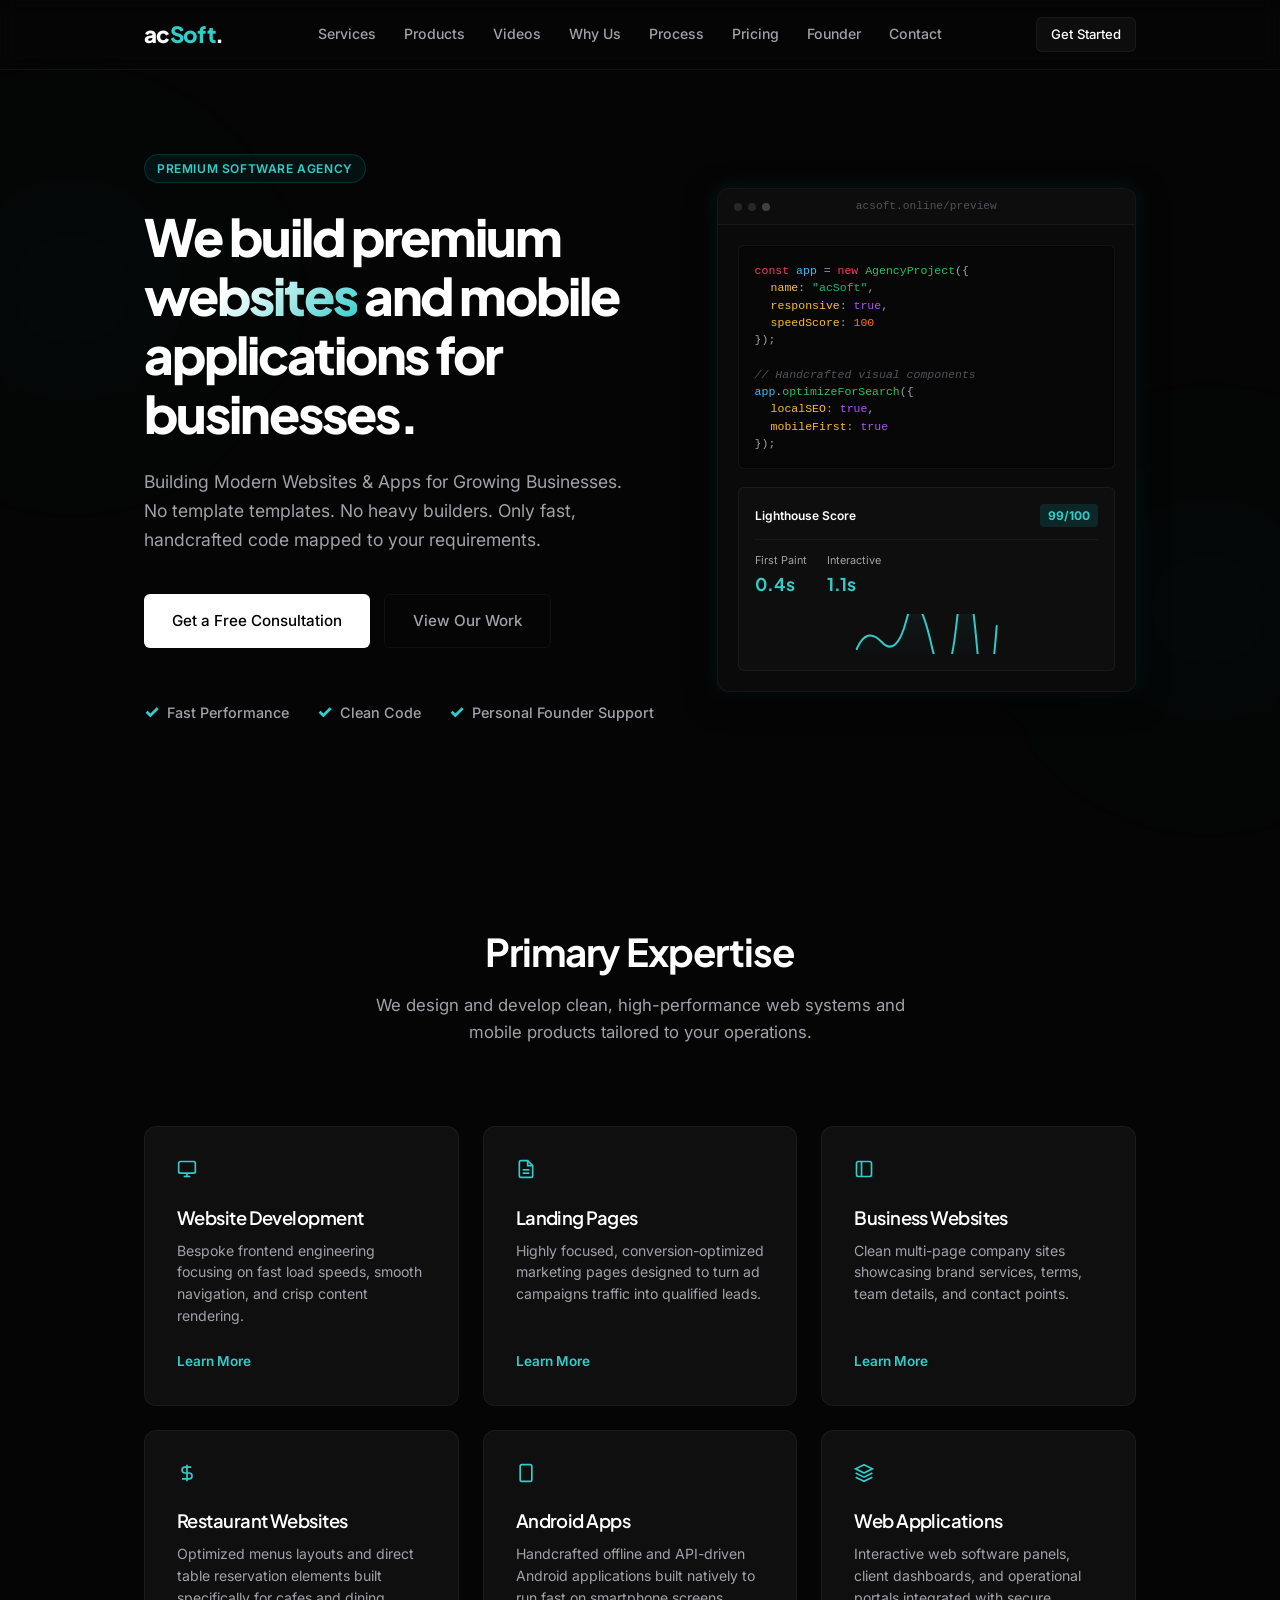
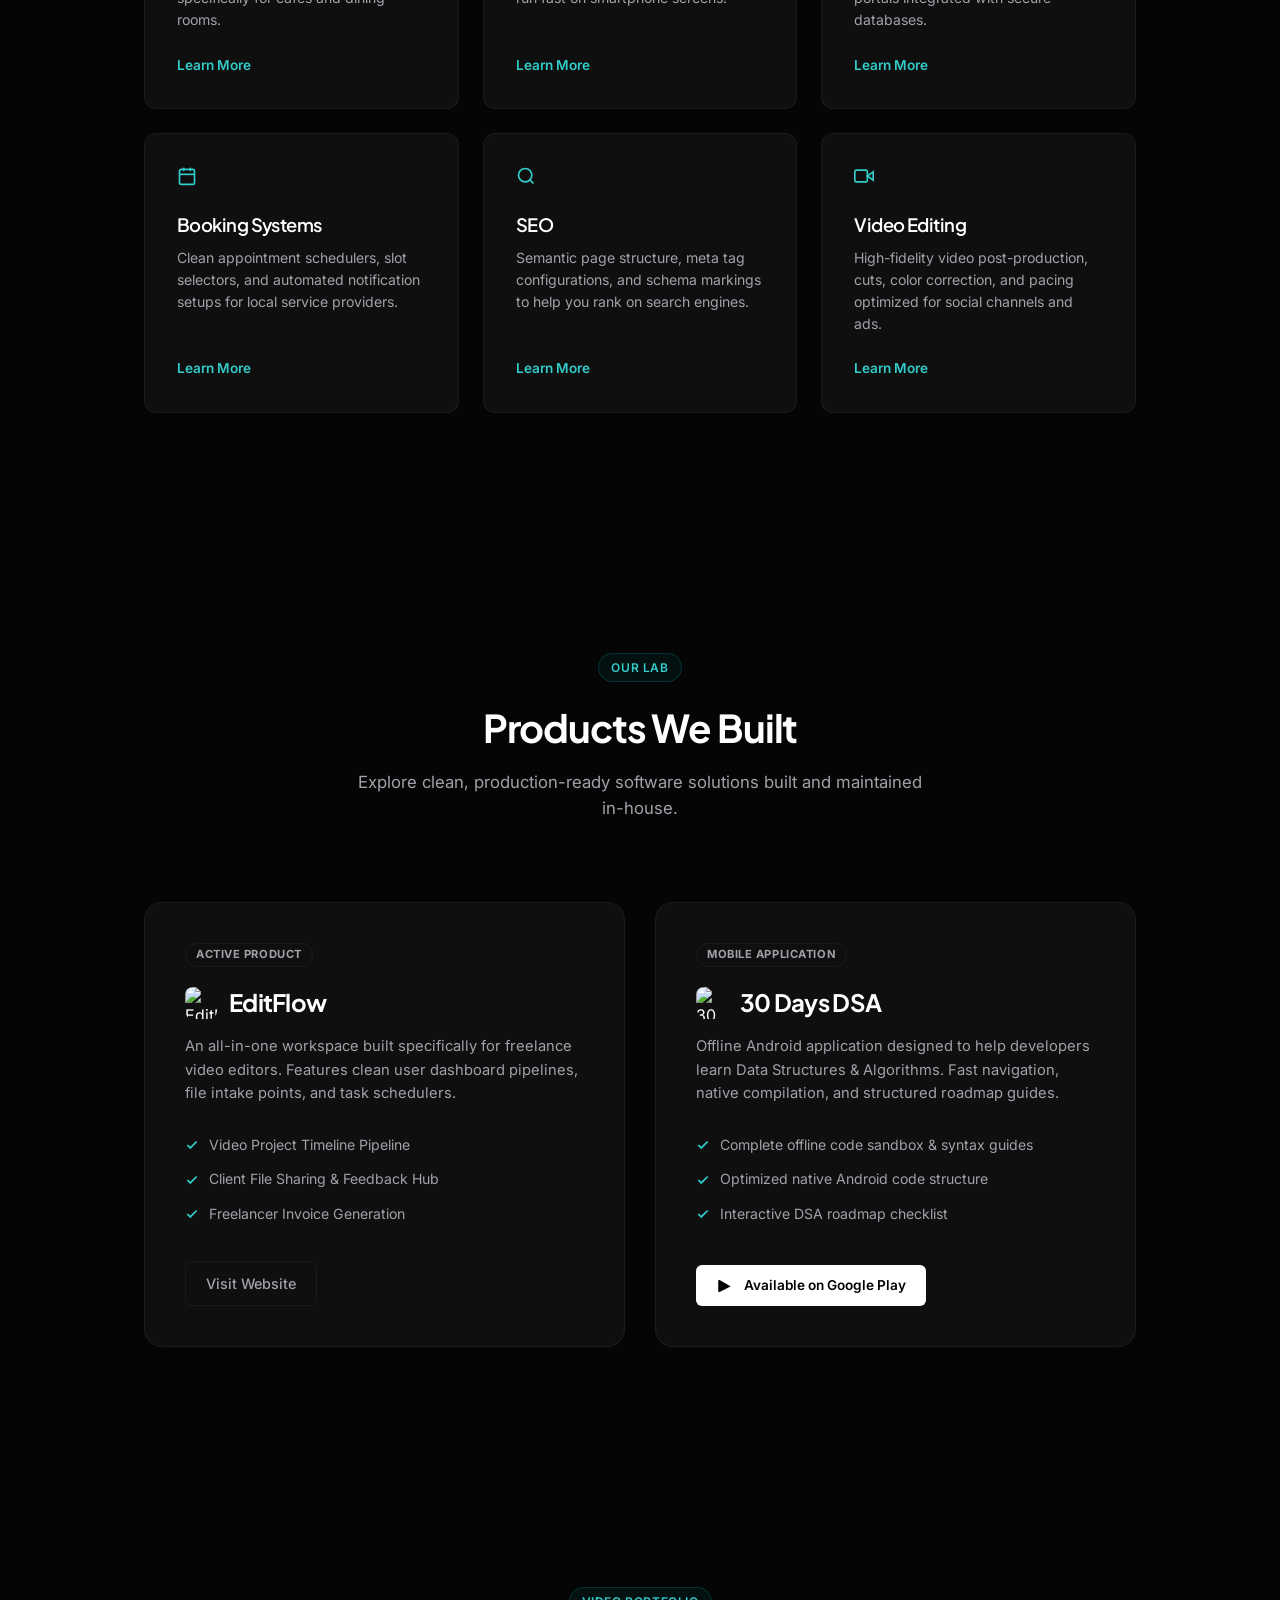
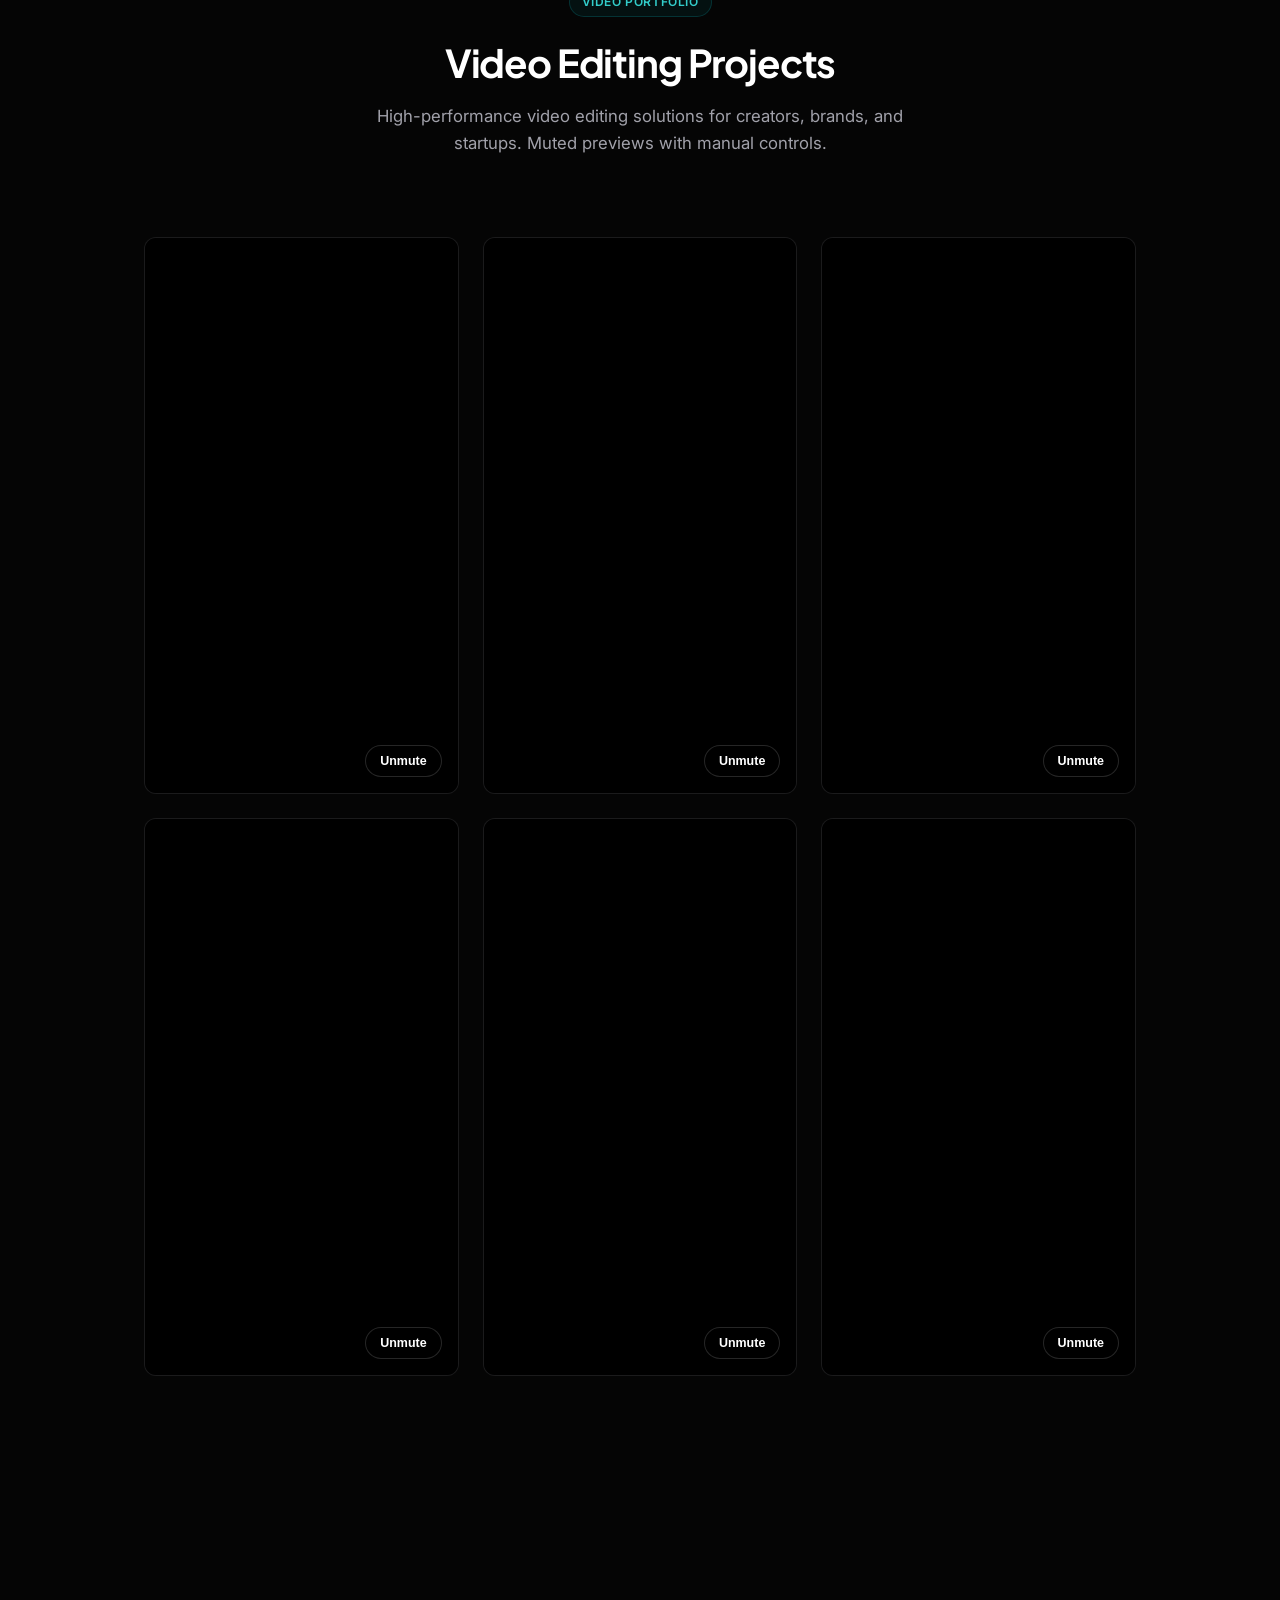
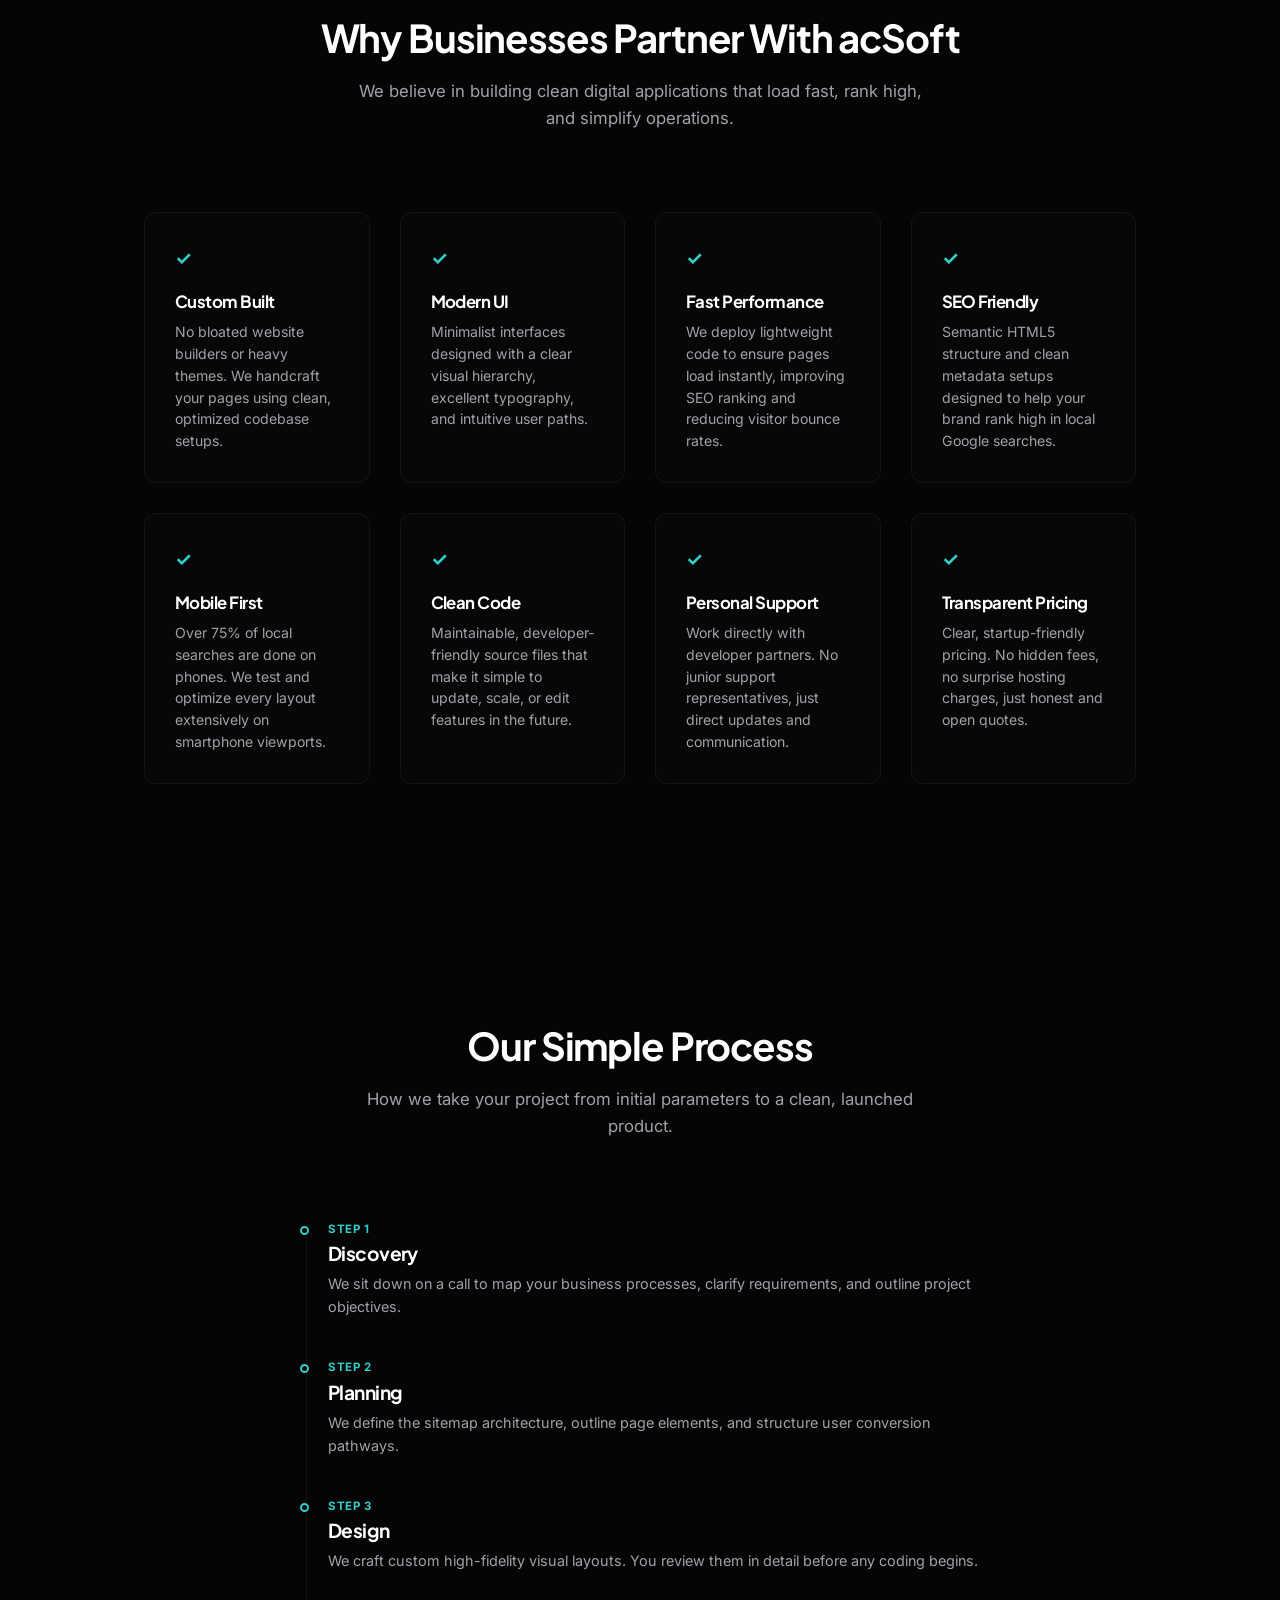
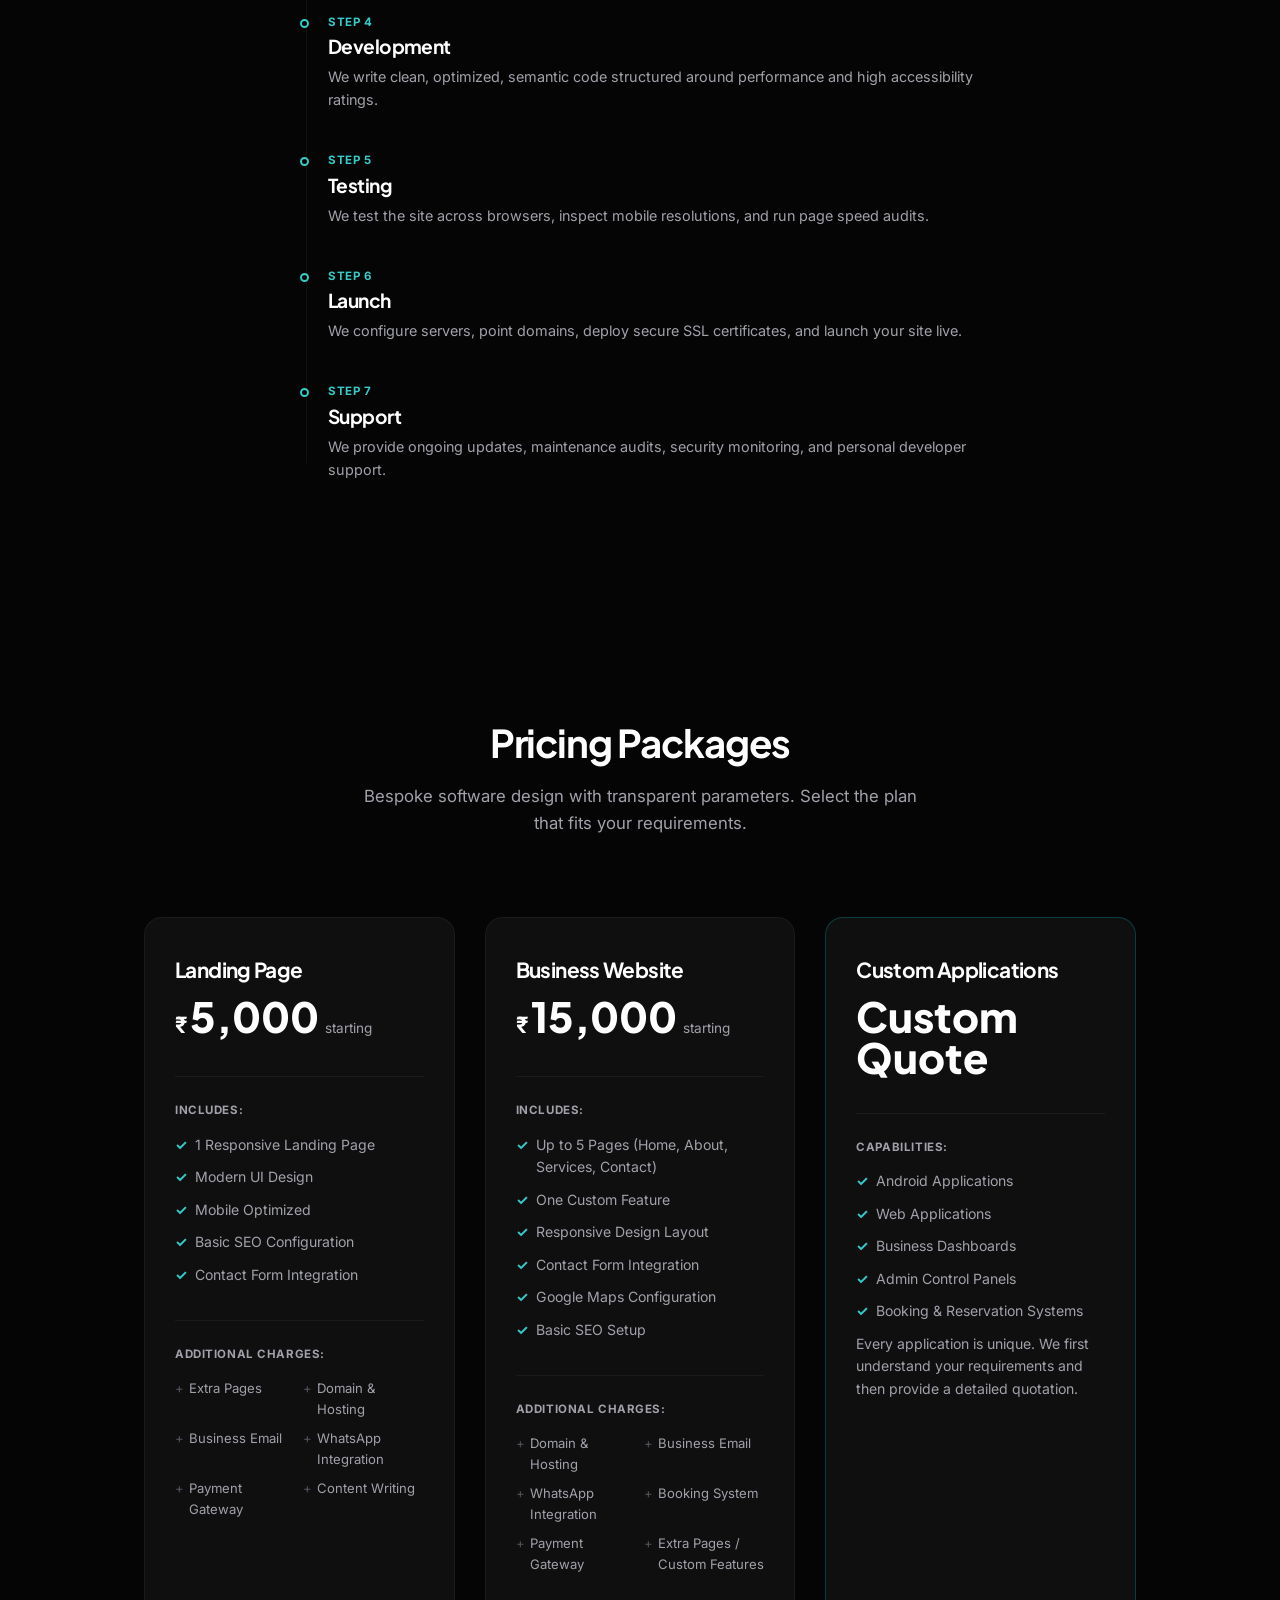
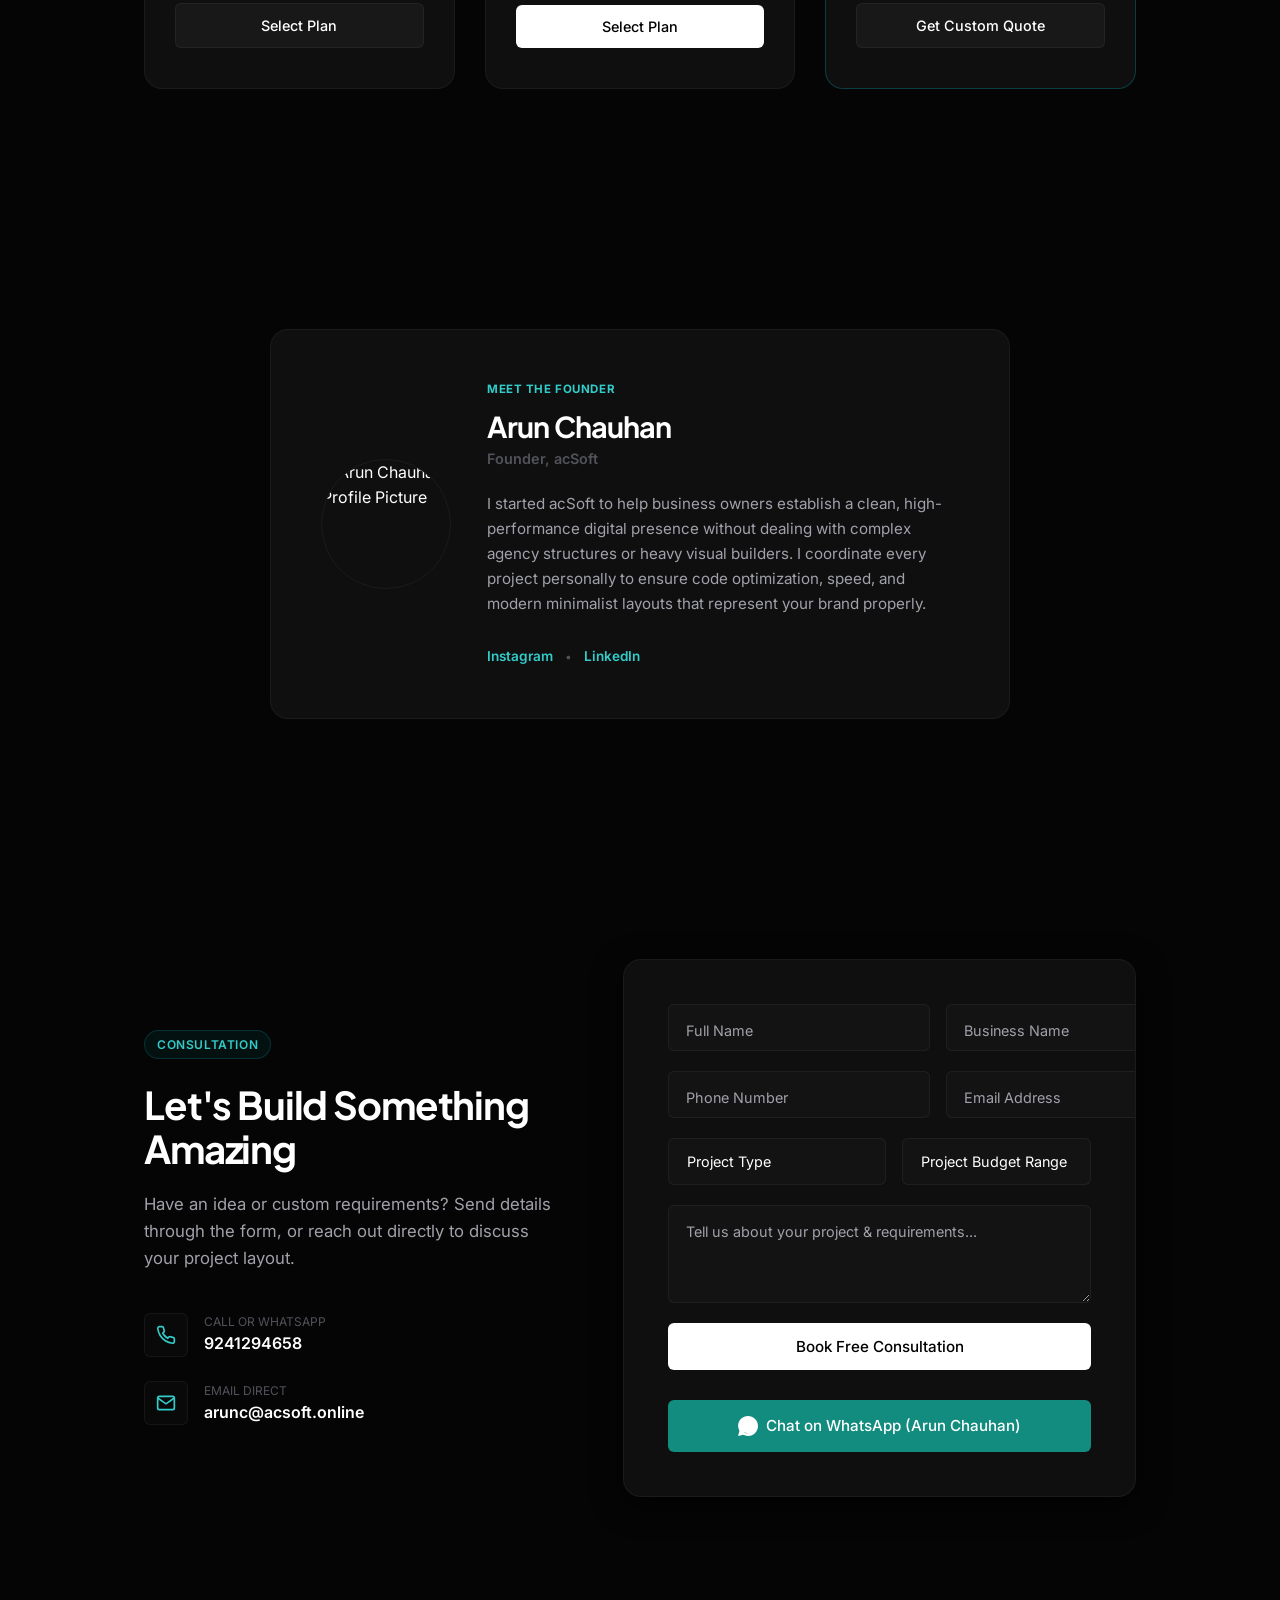
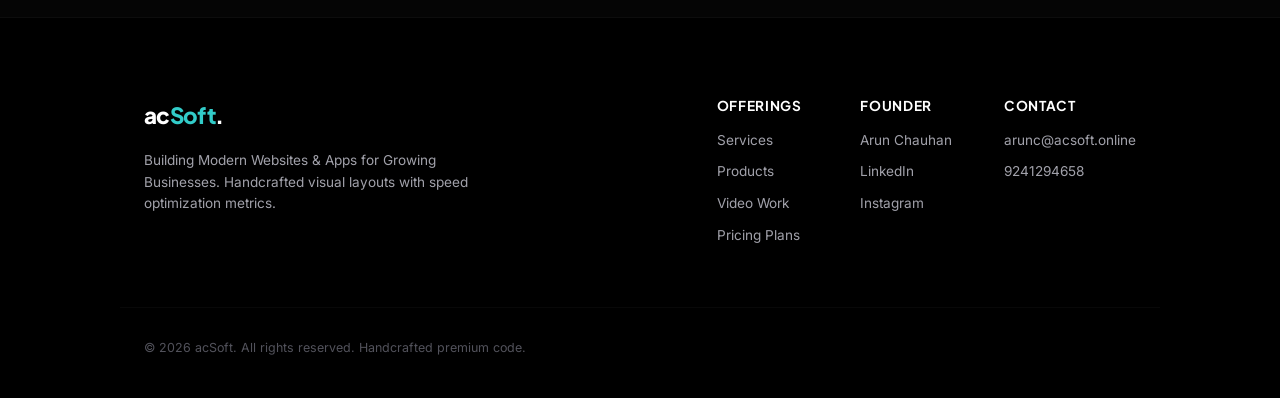
==== index.html @ 6660fcd5 "Add video editing option in inquiry form and services list" ====
<!DOCTYPE html>
<html lang="en">
<head>
    <meta charset="UTF-8">
    <meta name="viewport" content="width=device-width, initial-scale=1.0">
    <title>acSoft | Premium Custom Website & Mobile App Development</title>
    <meta name="description" content="We build premium websites and mobile applications for businesses. Handcrafted designs, clean code, and fast performance inspired by modern software standards.">
    
    <!-- Open Graph tags for SEO -->
    <meta property="og:title" content="acSoft | Premium Custom Website & Mobile App Development">
    <meta property="og:description" content="We build clean, high-performance websites and Android applications with personal developer support.">
    <meta property="og:type" content="website">
    <meta property="og:url" content="https://acsoft.online">
    
    <!-- Google Fonts -->
    <link rel="preconnect" href="https://fonts.googleapis.com">
    <link rel="preconnect" href="https://fonts.gstatic.com" crossorigin>
    <link href="https://fonts.googleapis.com/css2?family=Inter:wght@300;400;500;600;700&family=Plus+Jakarta+Sans:wght@400;500;600;700;800&display=swap" rel="stylesheet">
    <!-- Favicon -->
    <link rel="icon" type="image/png" href="logo.png">
    
    <!-- Stylesheet -->
    <link rel="stylesheet" href="style.css">
</head>
<body>

    <!-- Subtle Cyan background glow points -->
    <div class="glow-bg">
        <div class="glow-point pt-left"></div>
        <div class="glow-point pt-right"></div>
    </div>

    <!-- Header Navigation -->
    <header class="header">
        <div class="container nav-container">
            <a href="#" class="logo">
                ac<span>Soft</span><span class="dot">.</span>
            </a>
            <nav class="nav-menu" id="navMenu">
                <a href="#services" class="nav-link">Services</a>
                <a href="#products" class="nav-link">Products</a>
                <a href="#portfolio" class="nav-link">Videos</a>
                <a href="#why-us" class="nav-link">Why Us</a>
                <a href="#process" class="nav-link">Process</a>
                <a href="#pricing" class="nav-link">Pricing</a>
                <a href="#founder" class="nav-link">Founder</a>
                <a href="#contact" class="nav-link">Contact</a>
            </nav>
            <div class="nav-actions">
                <a href="#contact" class="btn btn-secondary nav-btn">Get Started</a>
                <button class="menu-toggle" id="menuToggle" aria-label="Toggle menu">
                    <span class="bar"></span>
                    <span class="bar"></span>
                    <span class="bar"></span>
                </button>
            </div>
        </div>
    </header>

    <!-- Mobile Nav Overlay -->
    <div class="mobile-nav" id="mobileNav">
        <a href="#services" class="mobile-link">Services</a>
        <a href="#products" class="mobile-link">Products</a>
        <a href="#portfolio" class="mobile-link">Videos</a>
        <a href="#why-us" class="mobile-link">Why Us</a>
        <a href="#process" class="mobile-link">Process</a>
        <a href="#pricing" class="mobile-link">Pricing</a>
        <a href="#founder" class="mobile-link">Founder</a>
        <a href="#contact" class="mobile-link">Contact</a>
        <div class="mobile-actions">
            <a href="#contact" class="btn btn-primary mobile-btn">Get Started</a>
        </div>
    </div>

    <!-- Hero Section -->
    <section class="hero-section">
        <div class="container hero-container">
            <div class="hero-content">
                <div class="badge fade-in">Premium Software Agency</div>
                <h1 class="hero-title fade-in">We build premium <span>websites</span> and mobile applications for businesses.</h1>
                <p class="hero-subtitle fade-in">Building Modern Websites & Apps for Growing Businesses. No template templates. No heavy builders. Only fast, handcrafted code mapped to your requirements.</p>
                <div class="hero-buttons fade-in">
                    <a href="#contact" class="btn btn-primary btn-lg">Get a Free Consultation</a>
                    <a href="#products" class="btn btn-outline btn-lg">View Our Work</a>
                </div>
                
                <!-- Trust Checkmarks -->
                <div class="hero-checklist fade-in">
                    <div class="check-item">
                        <span class="check-icon">✓</span>
                        <span class="check-text">Fast Performance</span>
                    </div>
                    <div class="check-item">
                        <span class="check-icon">✓</span>
                        <span class="check-text">Clean Code</span>
                    </div>
                    <div class="check-item">
                        <span class="check-icon">✓</span>
                        <span class="check-text">Personal Founder Support</span>
                    </div>
                </div>
            </div>
            
            <!-- Pure HTML/CSS Browser Preview Container -->
            <div class="hero-visual fade-in">
                <div class="browser-window">
                    <div class="browser-header">
                        <div class="window-dots">
                            <span class="dot-red"></span>
                            <span class="dot-yellow"></span>
                            <span class="dot-green"></span>
                        </div>
                        <div class="browser-url">acsoft.online/preview</div>
                    </div>
                    <div class="browser-body">
                        <!-- Left Code Snippet View -->
                        <div class="code-view">
                            <div class="code-line"><span class="c-keyword">const</span> <span class="c-variable">app</span> = <span class="c-keyword">new</span> <span class="c-function">AgencyProject</span>({</div>
                            <div class="code-line c-indent-1"><span class="c-property">name</span>: <span class="c-string">"acSoft"</span>,</div>
                            <div class="code-line c-indent-1"><span class="c-property">responsive</span>: <span class="c-boolean">true</span>,</div>
                            <div class="code-line c-indent-1"><span class="c-property">speedScore</span>: <span class="c-number">100</span></div>
                            <div class="code-line">});</div>
                            <br>
                            <div class="code-line"><span class="c-comment">// Handcrafted visual components</span></div>
                            <div class="code-line"><span class="c-variable">app</span>.<span class="c-function">optimizeForSearch</span>({</div>
                            <div class="code-line c-indent-1"><span class="c-property">localSEO</span>: <span class="c-boolean">true</span>,</div>
                            <div class="code-line c-indent-1"><span class="c-property">mobileFirst</span>: <span class="c-boolean">true</span></div>
                            <div class="code-line">});</div>
                        </div>
                        <!-- Right Interactive UI Dashboard panel preview -->
                        <div class="ui-panel">
                            <div class="ui-panel-header">
                                <span class="panel-tag">Lighthouse Score</span>
                                <div class="score-badge">99/100</div>
                            </div>
                            <div class="panel-divider"></div>
                            <div class="metric-row">
                                <div class="metric-box">
                                    <span class="m-label">First Paint</span>
                                    <span class="m-val text-teal">0.4s</span>
                                </div>
                                <div class="metric-box">
                                    <span class="m-label">Interactive</span>
                                    <span class="m-val text-teal">1.1s</span>
                                </div>
                            </div>
                            <div class="sparkline-container">
                                <svg viewBox="0 0 140 40" class="sparkline-svg">
                                    <path d="M0,35 Q10,12 25,28 T50,5 T75,32 T100,8 T120,30 T140,12" fill="none" stroke="var(--color-accent)" stroke-width="2" stroke-linecap="round"/>
                                    <path d="M0,35 Q10,12 25,28 T50,5 T75,32 T100,8 T120,30 T140,12 L140,40 L0,40 Z" fill="url(#sparkline-grad)" opacity="0.1"/>
                                    <defs>
                                        <linearGradient id="sparkline-grad" x1="0" y1="0" x2="0" y2="1">
                                            <stop offset="0%" stop-color="var(--color-accent)"/>
                                            <stop offset="100%" stop-color="transparent"/>
                                        </linearGradient>
                                    </defs>
                                </svg>
                            </div>
                        </div>
                    </div>
                </div>
            </div>
        </div>
    </section>

    <!-- Services Overview -->
    <section id="services" class="services-section section-padding">
        <div class="container">
            <div class="section-header text-center">
                <h2 class="section-title">Primary Expertise</h2>
                <p class="section-subtitle">We design and develop clean, high-performance web systems and mobile products tailored to your operations.</p>
            </div>
            <div class="services-grid">
                <!-- Service 1 -->
                <div class="service-card reveal">
                    <div class="service-icon">
                        <svg width="20" height="20" viewBox="0 0 24 24" fill="none" stroke="currentColor" stroke-width="2"><rect x="2" y="3" width="20" height="14" rx="2" ry="2"></rect><line x1="8" y1="21" x2="16" y2="21"></line><line x1="12" y1="17" x2="12" y2="21"></line></svg>
                    </div>
                    <h3>Website Development</h3>
                    <p>Bespoke frontend engineering focusing on fast load speeds, smooth navigation, and crisp content rendering.</p>
                    <a href="#contact" class="service-link">Learn More</a>
                </div>
                <!-- Service 2 -->
                <div class="service-card reveal">
                    <div class="service-icon">
                        <svg width="20" height="20" viewBox="0 0 24 24" fill="none" stroke="currentColor" stroke-width="2"><path d="M14 2H6a2 2 0 0 0-2 2v16a2 2 0 0 0 2 2h12a2 2 0 0 0 2-2V8z"></path><polyline points="14 2 14 8 20 8"></polyline><line x1="16" y1="13" x2="8" y2="13"></line><line x1="16" y1="17" x2="8" y2="17"></line></svg>
                    </div>
                    <h3>Landing Pages</h3>
                    <p>Highly focused, conversion-optimized marketing pages designed to turn ad campaigns traffic into qualified leads.</p>
                    <a href="#contact" class="service-link">Learn More</a>
                </div>
                <!-- Service 3 -->
                <div class="service-card reveal">
                    <div class="service-icon">
                        <svg width="20" height="20" viewBox="0 0 24 24" fill="none" stroke="currentColor" stroke-width="2"><rect x="3" y="3" width="18" height="18" rx="2" ry="2"></rect><line x1="9" y1="3" x2="9" y2="21"></line></svg>
                    </div>
                    <h3>Business Websites</h3>
                    <p>Clean multi-page company sites showcasing brand services, terms, team details, and contact points.</p>
                    <a href="#contact" class="service-link">Learn More</a>
                </div>
                <!-- Service 4 -->
                <div class="service-card reveal">
                    <div class="service-icon">
                        <svg width="20" height="20" viewBox="0 0 24 24" fill="none" stroke="currentColor" stroke-width="2"><path d="M12 2v20M17 5H9.5a3.5 3.5 0 0 0 0 7h5a3.5 3.5 0 0 1 0 7H6"/></svg>
                    </div>
                    <h3>Restaurant Websites</h3>
                    <p>Optimized menus layouts and direct table reservation elements built specifically for cafes and dining rooms.</p>
                    <a href="#contact" class="service-link">Learn More</a>
                </div>
                <!-- Service 5 -->
                <div class="service-card reveal">
                    <div class="service-icon">
                        <svg width="20" height="20" viewBox="0 0 24 24" fill="none" stroke="currentColor" stroke-width="2"><rect x="5" y="2" width="14" height="20" rx="2" ry="2"></rect><line x1="12" y1="18" x2="12.01" y2="18"></line></svg>
                    </div>
                    <h3>Android Apps</h3>
                    <p>Handcrafted offline and API-driven Android applications built natively to run fast on smartphone screens.</p>
                    <a href="#contact" class="service-link">Learn More</a>
                </div>
                <!-- Service 6 -->
                <div class="service-card reveal">
                    <div class="service-icon">
                        <svg width="20" height="20" viewBox="0 0 24 24" fill="none" stroke="currentColor" stroke-width="2"><path d="M12 2L2 7l10 5 10-5-10-5z"></path><path d="M2 17l10 5 10-5"></path><path d="M2 12l10 5 10-5"></path></svg>
                    </div>
                    <h3>Web Applications</h3>
                    <p>Interactive web software panels, client dashboards, and operational portals integrated with secure databases.</p>
                    <a href="#contact" class="service-link">Learn More</a>
                </div>
                <!-- Service 7 -->
                <div class="service-card reveal">
                    <div class="service-icon">
                        <svg width="20" height="20" viewBox="0 0 24 24" fill="none" stroke="currentColor" stroke-width="2"><rect x="3" y="4" width="18" height="18" rx="2" ry="2"></rect><line x1="16" y1="2" x2="16" y2="6"></line><line x1="8" y1="2" x2="8" y2="6"></line><line x1="3" y1="10" x2="21" y2="10"></line></svg>
                    </div>
                    <h3>Booking Systems</h3>
                    <p>Clean appointment schedulers, slot selectors, and automated notification setups for local service providers.</p>
                    <a href="#contact" class="service-link">Learn More</a>
                </div>
                <!-- Service 8 -->
                <div class="service-card reveal">
                    <div class="service-icon">
                        <svg width="20" height="20" viewBox="0 0 24 24" fill="none" stroke="currentColor" stroke-width="2"><circle cx="11" cy="11" r="8"></circle><line x1="21" y1="21" x2="16.65" y2="16.65"></line></svg>
                    </div>
                    <h3>SEO</h3>
                    <p>Semantic page structure, meta tag configurations, and schema markings to help you rank on search engines.</p>
                    <a href="#contact" class="service-link">Learn More</a>
                </div>
                <!-- Service 9 -->
                <div class="service-card reveal">
                    <div class="service-icon">
                        <svg width="20" height="20" viewBox="0 0 24 24" fill="none" stroke="currentColor" stroke-width="2"><polygon points="23 7 16 12 23 17 23 7"></polygon><rect x="1" y="5" width="15" height="14" rx="2" ry="2"></rect></svg>
                    </div>
                    <h3>Video Editing</h3>
                    <p>High-fidelity video post-production, cuts, color correction, and pacing optimized for social channels and ads.</p>
                    <a href="#contact" class="service-link">Learn More</a>
                </div>
            </div>
        </div>
    </section>

    <!-- Products Showcase (Only Arun's actual products) -->
    <section id="products" class="products-section section-padding">
        <div class="container">
            <div class="section-header text-center">
                <div class="badge">Our Lab</div>
                <h2 class="section-title">Products We Built</h2>
                <p class="section-subtitle">Explore clean, production-ready software solutions built and maintained in-house.</p>
            </div>
            
            <div class="products-grid">
                <!-- Project 1: EditFlow -->
                <div class="product-card reveal">
                    <div class="prod-badge">Active Product</div>
                    <div class="prod-header-flex">
                        <img src="https://editflow.acsoft.online/logo.svg" alt="EditFlow Logo" class="prod-logo">
                        <h3>EditFlow</h3>
                    </div>
                    <p class="prod-desc">An all-in-one workspace built specifically for freelance video editors. Features clean user dashboard pipelines, file intake points, and task schedulers.</p>
                    
                    <ul class="prod-features">
                        <li>
                            <svg class="check-icon" width="14" height="14" viewBox="0 0 24 24" fill="none" stroke="currentColor" stroke-width="3"><polyline points="20 6 9 17 4 12"></polyline></svg>
                            Video Project Timeline Pipeline
                        </li>
                        <li>
                            <svg class="check-icon" width="14" height="14" viewBox="0 0 24 24" fill="none" stroke="currentColor" stroke-width="3"><polyline points="20 6 9 17 4 12"></polyline></svg>
                            Client File Sharing & Feedback Hub
                        </li>
                        <li>
                            <svg class="check-icon" width="14" height="14" viewBox="0 0 24 24" fill="none" stroke="currentColor" stroke-width="3"><polyline points="20 6 9 17 4 12"></polyline></svg>
                            Freelancer Invoice Generation
                        </li>
                    </ul>
                    
                    <div class="product-cta">
                        <a href="https://editflow.acsoft.online" target="_blank" class="btn btn-outline">Visit Website</a>
                    </div>
                </div>

                <!-- Project 2: 30 Days DSA -->
                <div class="product-card reveal">
                    <div class="prod-badge">Mobile Application</div>
                    <div class="prod-header-flex">
                        <img src="https://play-lh.googleusercontent.com/qb_12jSmoK8gZERktMPuuApZNoQE4EpxGlTSdm51dKDjwbq4tMxNPfcKQ2jmnKWPtOFMHxTaUAXni_jSmjp0zQ=w480-h960-rw" alt="30 Days DSA Logo" class="prod-logo">
                        <h3>30 Days DSA</h3>
                    </div>
                    <p class="prod-desc">Offline Android application designed to help developers learn Data Structures & Algorithms. Fast navigation, native compilation, and structured roadmap guides.</p>
                    
                    <ul class="prod-features">
                        <li>
                            <svg class="check-icon" width="14" height="14" viewBox="0 0 24 24" fill="none" stroke="currentColor" stroke-width="3"><polyline points="20 6 9 17 4 12"></polyline></svg>
                            Complete offline code sandbox & syntax guides
                        </li>
                        <li>
                            <svg class="check-icon" width="14" height="14" viewBox="0 0 24 24" fill="none" stroke="currentColor" stroke-width="3"><polyline points="20 6 9 17 4 12"></polyline></svg>
                            Optimized native Android code structure
                        </li>
                        <li>
                            <svg class="check-icon" width="14" height="14" viewBox="0 0 24 24" fill="none" stroke="currentColor" stroke-width="3"><polyline points="20 6 9 17 4 12"></polyline></svg>
                            Interactive DSA roadmap checklist
                        </li>
                    </ul>
                    
                    <div class="product-cta">
                        <a href="https://play.google.com/store/apps/details?id=com.acsoft.appdsa" target="_blank" class="play-store-btn">
                            <svg class="play-icon" viewBox="0 0 24 24" fill="currentColor" width="18" height="18"><path d="M3 5.277c0-.987.97-1.603 1.826-1.127l13.82 7.733c.896.502.896 1.752 0 1.254L4.826 19.85C3.97 20.325 3 19.709 3 18.723V5.277z"/></svg>
                            <span>Available on Google Play</span>
                        </a>
                    </div>
                </div>
            </div>
        </div>
     </section>

     <!-- Video Portfolio Section -->
     <section id="portfolio" class="portfolio-section section-padding">
         <div class="container">
             <div class="section-header text-center">
                 <span class="badge">Video Portfolio</span>
                 <h2 class="section-title">Video Editing Projects</h2>
                 <p class="section-subtitle">High-performance video editing solutions for creators, brands, and startups. Muted previews with manual controls.</p>
             </div>

             <div class="video-grid">
                 <!-- Video 1 -->
                 <div class="video-card reveal">
                     <div class="video-wrapper-inner">
                         <iframe src="https://www.youtube.com/embed/hOZce_qSI7Q?enablejsapi=1&autoplay=1&mute=1&loop=1&playlist=hOZce_qSI7Q&controls=0&modestbranding=1&rel=0" allow="autoplay; encrypted-media" class="video-frame" id="yt-player-1" frameborder="0"></iframe>
                         <button class="mute-toggle" onclick="toggleMute('yt-player-1', this)">Unmute</button>
                     </div>
                 </div>
                 <!-- Video 2 -->
                 <div class="video-card reveal">
                     <div class="video-wrapper-inner">
                         <iframe src="https://www.youtube.com/embed/D-IuHyFkZ6g?enablejsapi=1&autoplay=1&mute=1&loop=1&playlist=D-IuHyFkZ6g&controls=0&modestbranding=1&rel=0" allow="autoplay; encrypted-media" class="video-frame" id="yt-player-2" frameborder="0"></iframe>
                         <button class="mute-toggle" onclick="toggleMute('yt-player-2', this)">Unmute</button>
                     </div>
                 </div>
                 <!-- Video 3 -->
                 <div class="video-card reveal">
                     <div class="video-wrapper-inner">
                         <iframe src="https://www.youtube.com/embed/WxfFA93fLog?enablejsapi=1&autoplay=1&mute=1&loop=1&playlist=WxfFA93fLog&controls=0&modestbranding=1&rel=0" allow="autoplay; encrypted-media" class="video-frame" id="yt-player-3" frameborder="0"></iframe>
                         <button class="mute-toggle" onclick="toggleMute('yt-player-3', this)">Unmute</button>
                     </div>
                 </div>
                 <!-- Video 4 -->
                 <div class="video-card reveal">
                     <div class="video-wrapper-inner">
                         <iframe src="https://www.youtube.com/embed/NZPSJdHGUuQ?enablejsapi=1&autoplay=1&mute=1&loop=1&playlist=NZPSJdHGUuQ&controls=0&modestbranding=1&rel=0" allow="autoplay; encrypted-media" class="video-frame" id="yt-player-4" frameborder="0"></iframe>
                         <button class="mute-toggle" onclick="toggleMute('yt-player-4', this)">Unmute</button>
                     </div>
                 </div>
                 <!-- Video 5 -->
                 <div class="video-card reveal">
                     <div class="video-wrapper-inner">
                         <iframe src="https://www.youtube.com/embed/Qpe5sN7NeSQ?enablejsapi=1&autoplay=1&mute=1&loop=1&playlist=Qpe5sN7NeSQ&controls=0&modestbranding=1&rel=0" allow="autoplay; encrypted-media" class="video-frame" id="yt-player-5" frameborder="0"></iframe>
                         <button class="mute-toggle" onclick="toggleMute('yt-player-5', this)">Unmute</button>
                     </div>
                 </div>
                 <!-- Video 6 -->
                 <div class="video-card reveal">
                     <div class="video-wrapper-inner">
                         <iframe src="https://www.youtube.com/embed/kmbDrCRKwEI?enablejsapi=1&autoplay=1&mute=1&loop=1&playlist=kmbDrCRKwEI&controls=0&modestbranding=1&rel=0" allow="autoplay; encrypted-media" class="video-frame" id="yt-player-6" frameborder="0"></iframe>
                         <button class="mute-toggle" onclick="toggleMute('yt-player-6', this)">Unmute</button>
                     </div>
                 </div>
             </div>
         </div>
     </section>

     <!-- Why Us Section (Value Grid) -->
    <section id="why-us" class="why-us-section section-padding">
        <div class="container">
            <div class="section-header text-center">
                <h2 class="section-title">Why Businesses Partner With acSoft</h2>
                <p class="section-subtitle">We believe in building clean digital applications that load fast, rank high, and simplify operations.</p>
            </div>
            
            <div class="why-grid">
                <div class="why-card reveal">
                    <div class="why-icon">✓</div>
                    <h4>Custom Built</h4>
                    <p>No bloated website builders or heavy themes. We handcraft your pages using clean, optimized codebase setups.</p>
                </div>
                <div class="why-card reveal">
                    <div class="why-icon">✓</div>
                    <h4>Modern UI</h4>
                    <p>Minimalist interfaces designed with a clear visual hierarchy, excellent typography, and intuitive user paths.</p>
                </div>
                <div class="why-card reveal">
                    <div class="why-icon">✓</div>
                    <h4>Fast Performance</h4>
                    <p>We deploy lightweight code to ensure pages load instantly, improving SEO ranking and reducing visitor bounce rates.</p>
                </div>
                <div class="why-card reveal">
                    <div class="why-icon">✓</div>
                    <h4>SEO Friendly</h4>
                    <p>Semantic HTML5 structure and clean metadata setups designed to help your brand rank high in local Google searches.</p>
                </div>
                <div class="why-card reveal">
                    <div class="why-icon">✓</div>
                    <h4>Mobile First</h4>
                    <p>Over 75% of local searches are done on phones. We test and optimize every layout extensively on smartphone viewports.</p>
                </div>
                <div class="why-card reveal">
                    <div class="why-icon">✓</div>
                    <h4>Clean Code</h4>
                    <p>Maintainable, developer-friendly source files that make it simple to update, scale, or edit features in the future.</p>
                </div>
                <div class="why-card reveal">
                    <div class="why-icon">✓</div>
                    <h4>Personal Support</h4>
                    <p>Work directly with developer partners. No junior support representatives, just direct updates and communication.</p>
                </div>
                <div class="why-card reveal">
                    <div class="why-icon">✓</div>
                    <h4>Transparent Pricing</h4>
                    <p>Clear, startup-friendly pricing. No hidden fees, no surprise hosting charges, just honest and open quotes.</p>
                </div>
            </div>
        </div>
    </section>

    <!-- Our Process Section (HTML/CSS Timeline) -->
    <section id="process" class="process-section section-padding">
        <div class="container">
            <div class="section-header text-center">
                <h2 class="section-title">Our Simple Process</h2>
                <p class="section-subtitle">How we take your project from initial parameters to a clean, launched product.</p>
            </div>
            
            <div class="timeline-container reveal">
                <!-- Node 1 -->
                <div class="timeline-node">
                    <div class="node-point"></div>
                    <div class="node-content">
                        <span class="node-step">Step 1</span>
                        <h4>Discovery</h4>
                        <p>We sit down on a call to map your business processes, clarify requirements, and outline project objectives.</p>
                    </div>
                </div>
                <!-- Node 2 -->
                <div class="timeline-node">
                    <div class="node-point"></div>
                    <div class="node-content">
                        <span class="node-step">Step 2</span>
                        <h4>Planning</h4>
                        <p>We define the sitemap architecture, outline page elements, and structure user conversion pathways.</p>
                    </div>
                </div>
                <!-- Node 3 -->
                <div class="timeline-node">
                    <div class="node-point"></div>
                    <div class="node-content">
                        <span class="node-step">Step 3</span>
                        <h4>Design</h4>
                        <p>We craft custom high-fidelity visual layouts. You review them in detail before any coding begins.</p>
                    </div>
                </div>
                <!-- Node 4 -->
                <div class="timeline-node">
                    <div class="node-point"></div>
                    <div class="node-content">
                        <span class="node-step">Step 4</span>
                        <h4>Development</h4>
                        <p>We write clean, optimized, semantic code structured around performance and high accessibility ratings.</p>
                    </div>
                </div>
                <!-- Node 5 -->
                <div class="timeline-node">
                    <div class="node-point"></div>
                    <div class="node-content">
                        <span class="node-step">Step 5</span>
                        <h4>Testing</h4>
                        <p>We test the site across browsers, inspect mobile resolutions, and run page speed audits.</p>
                    </div>
                </div>
                <!-- Node 6 -->
                <div class="timeline-node">
                    <div class="node-point"></div>
                    <div class="node-content">
                        <span class="node-step">Step 6</span>
                        <h4>Launch</h4>
                        <p>We configure servers, point domains, deploy secure SSL certificates, and launch your site live.</p>
                    </div>
                </div>
                <!-- Node 7 -->
                <div class="timeline-node">
                    <div class="node-point"></div>
                    <div class="node-content">
                        <span class="node-step">Step 7</span>
                        <h4>Support</h4>
                        <p>We provide ongoing updates, maintenance audits, security monitoring, and personal developer support.</p>
                    </div>
                </div>
            </div>
        </div>
    </section>

    <!-- Pricing Section -->
    <section id="pricing" class="pricing-section section-padding">
        <div class="container">
            <div class="section-header text-center">
                <h2 class="section-title">Pricing Packages</h2>
                <p class="section-subtitle">Bespoke software design with transparent parameters. Select the plan that fits your requirements.</p>
            </div>
            
            <div class="pricing-grid">
                <!-- Tier 1: Landing Page -->
                <div class="pricing-card reveal">
                    <div class="pricing-header">
                        <h4>Landing Page</h4>
                        <div class="price">
                            <span class="currency">₹</span>
                            <span class="val">5,000</span>
                            <span class="period">starting</span>
                        </div>
                    </div>
                    <div class="pricing-divider"></div>
                    <span class="pricing-list-title">Includes:</span>
                    <ul class="pricing-list">
                        <li>1 Responsive Landing Page</li>
                        <li>Modern UI Design</li>
                        <li>Mobile Optimized</li>
                        <li>Basic SEO Configuration</li>
                        <li>Contact Form Integration</li>
                    </ul>
                    <div class="pricing-divider"></div>
                    <span class="pricing-list-title">Additional Charges:</span>
                    <ul class="pricing-addon-list">
                        <li>Extra Pages</li>
                        <li>Domain & Hosting</li>
                        <li>Business Email</li>
                        <li>WhatsApp Integration</li>
                        <li>Payment Gateway</li>
                        <li>Content Writing</li>
                    </ul>
                    <a href="#contact" class="btn btn-secondary pricing-btn">Select Plan</a>
                </div>

                <!-- Tier 2: Business Website -->
                <div class="pricing-card reveal">
                    <div class="pricing-header">
                        <h4>Business Website</h4>
                        <div class="price">
                            <span class="currency">₹</span>
                            <span class="val">15,000</span>
                            <span class="period">starting</span>
                        </div>
                    </div>
                    <div class="pricing-divider"></div>
                    <span class="pricing-list-title">Includes:</span>
                    <ul class="pricing-list">
                        <li>Up to 5 Pages (Home, About, Services, Contact)</li>
                        <li>One Custom Feature</li>
                        <li>Responsive Design Layout</li>
                        <li>Contact Form Integration</li>
                        <li>Google Maps Configuration</li>
                        <li>Basic SEO Setup</li>
                    </ul>
                    <div class="pricing-divider"></div>
                    <span class="pricing-list-title">Additional Charges:</span>
                    <ul class="pricing-addon-list">
                        <li>Domain & Hosting</li>
                        <li>Business Email</li>
                        <li>WhatsApp Integration</li>
                        <li>Booking System</li>
                        <li>Payment Gateway</li>
                        <li>Extra Pages / Custom Features</li>
                    </ul>
                    <a href="#contact" class="btn btn-primary pricing-btn">Select Plan</a>
                </div>

                <!-- Tier 3: Custom Applications -->
                <div class="pricing-card custom-tier reveal">
                    <div class="pricing-header">
                        <h4>Custom Applications</h4>
                        <div class="price">
                            <span class="val">Custom Quote</span>
                        </div>
                    </div>
                    <div class="pricing-divider"></div>
                    <span class="pricing-list-title">Capabilities:</span>
                    <ul class="pricing-list">
                        <li>Android Applications</li>
                        <li>Web Applications</li>
                        <li>Business Dashboards</li>
                        <li>Admin Control Panels</li>
                        <li>Booking & Reservation Systems</li>
                    </ul>
                    <p class="custom-card-terms">Every application is unique. We first understand your requirements and then provide a detailed quotation.</p>
                    <a href="#contact" class="btn btn-secondary pricing-btn">Get Custom Quote</a>
                </div>
            </div>
        </div>
    </section>

    <!-- Founder Section (Genuine Intro) -->
    <section id="founder" class="founder-section section-padding">
        <div class="container">
            <div class="founder-card reveal">
                <div class="founder-flex">
                    <div class="founder-image-wrapper">
                        <img src="https://media.licdn.com/dms/image/v2/D5603AQHHLglXD70cGA/profile-displayphoto-crop_800_800/B56Z9V3H.cGcAM-/0/1783851942436?e=1785974400&v=beta&t=1tJlrlqKsXPCbC1wJRliLDxsPJBxAKQjRJU-P7asqA4" alt="Arun Chauhan Profile Picture" class="founder-img">
                    </div>
                    <div class="founder-info">
                        <span class="founder-tag">Meet the Founder</span>
                        <h3>Arun Chauhan</h3>
                        <span class="founder-title">Founder, acSoft</span>
                        <p class="founder-bio">I started acSoft to help business owners establish a clean, high-performance digital presence without dealing with complex agency structures or heavy visual builders. I coordinate every project personally to ensure code optimization, speed, and modern minimalist layouts that represent your brand properly.</p>
                        
                        <div class="founder-socials">
                            <a href="https://instagram.com/whoarxnnn" target="_blank" class="f-social-link">Instagram</a>
                            <span class="dot-sep">•</span>
                            <a href="https://linkedin.com/in/whoarxnn" target="_blank" class="f-social-link">LinkedIn</a>
                        </div>
                    </div>
                </div>
            </div>
        </div>
    </section>

    <!-- Consultation Booking & Contact Form -->
    <section id="contact" class="contact-section section-padding">
        <div class="container contact-container">
            <div class="contact-info reveal">
                <div class="badge">Consultation</div>
                <h2>Let's Build Something Amazing</h2>
                <p>Have an idea or custom requirements? Send details through the form, or reach out directly to discuss your project layout.</p>
                
                <div class="contact-details">
                    <div class="contact-item">
                        <div class="item-icon">
                            <svg width="20" height="20" viewBox="0 0 24 24" fill="none" stroke="currentColor" stroke-width="2"><path d="M22 16.92v3a2 2 0 0 1-2.18 2 19.79 19.79 0 0 1-8.63-3.07 19.5 19.5 0 0 1-6-6 19.79 19.79 0 0 1-3.07-8.67A2 2 0 0 1 4.11 2h3a2 2 0 0 1 2 1.72 12.84 12.84 0 0 0 .7 2.81 2 2 0 0 1-.45 2.11L8.09 9.91a16 16 0 0 0 6 6l1.27-1.27a2 2 0 0 1 2.11-.45 12.84 12.84 0 0 0 2.81.7A2 2 0 0 1 22 16.92z"/></svg>
                        </div>
                        <div>
                            <span>Call or WhatsApp</span>
                            <strong>9241294658</strong>
                        </div>
                    </div>
                    <div class="contact-item">
                        <div class="item-icon">
                            <svg width="20" height="20" viewBox="0 0 24 24" fill="none" stroke="currentColor" stroke-width="2"><path d="M4 4h16c1.1 0 2 .9 2 2v12c0 1.1-.9 2-2 2H4c-1.1 0-2-.9-2-2V6c0-1.1.9-2 2-2z"></path><polyline points="22,6 12,13 2,6"></polyline></svg>
                        </div>
                        <div>
                            <span>Email Direct</span>
                            <a href="mailto:arunc@acsoft.online">arunc@acsoft.online</a>
                        </div>
                    </div>
                </div>
            </div>

            <!-- Form card pointing to FormSubmit (free direct email service) -->
            <div class="contact-form-card reveal">
                <form id="bookingForm" action="https://formsubmit.co/arunc@acsoft.online" method="POST" class="booking-form">
                    
                    <!-- FormSubmit Hidden configs -->
                    <input type="hidden" name="_next" value="https://acsoft.online/">
                    <input type="hidden" name="_subject" content="New acSoft Project Inquiry">
                    <input type="hidden" name="_template" value="table">
                    
                    <div class="form-row-2">
                        <div class="form-group">
                            <input type="text" id="formName" name="name" required placeholder=" ">
                            <label for="formName">Full Name</label>
                            <span class="error-msg">Name is required</span>
                        </div>
                        <div class="form-group">
                            <input type="text" id="formBusiness" name="business" required placeholder=" ">
                            <label for="formBusiness">Business Name</label>
                            <span class="error-msg">Business name is required</span>
                        </div>
                    </div>
                    
                    <div class="form-row-2">
                        <div class="form-group">
                            <input type="text" id="formPhone" name="phone" required placeholder=" ">
                            <label for="formPhone">Phone Number</label>
                            <span class="error-msg">Valid phone number is required</span>
                        </div>
                        <div class="form-group">
                            <input type="email" id="formEmail" name="email" required placeholder=" ">
                            <label for="formEmail">Email Address</label>
                            <span class="error-msg">Valid email is required</span>
                        </div>
                    </div>

                    <div class="form-row-2">
                        <div class="form-group">
                            <select id="formProjectType" name="project_type" required>
                                <option value="" disabled selected hidden>Project Type</option>
                                <option value="landing">Landing Page</option>
                                <option value="website">Business Website</option>
                                <option value="app">Android / Web App</option>
                                <option value="video">Video Editing & Production</option>
                                <option value="other">Other System</option>
                            </select>
                            <span class="error-msg">Select project type</span>
                        </div>
                        <div class="form-group">
                            <select id="formBudget" name="budget" required>
                                <option value="" disabled selected hidden>Project Budget Range</option>
                                <option value="under10k">Under ₹10,000</option>
                                <option value="10k-25k">₹10,000 - ₹25,000</option>
                                <option value="25k-50k">₹25,000 - ₹50,000</option>
                                <option value="above50k">₹50,000+</option>
                            </select>
                            <span class="error-msg">Select budget range</span>
                        </div>
                    </div>

                    <div class="form-group">
                        <textarea id="formMessage" name="message" required placeholder=" " rows="4"></textarea>
                        <label for="formMessage">Tell us about your project & requirements...</label>
                        <span class="error-msg">Requirements description is required</span>
                    </div>

                    <button type="submit" class="btn btn-primary btn-block btn-lg">Book Free Consultation</button>
                    
                    <!-- WhatsApp Direct Contact -->
                    <a href="https://wa.me/919241294658?text=Hi%20Arun%2C%20I'm%20interested%20in%20a%20website%2Fapp%20for%20my%20business." target="_blank" class="btn btn-whatsapp btn-block btn-lg">
                        <svg width="20" height="20" viewBox="0 0 24 24" fill="currentColor"><path d="M.057 24l1.687-6.163c-1.041-1.804-1.588-3.849-1.587-5.946C.06 5.348 5.397.01 12.008.01c3.202.001 6.212 1.246 8.477 3.514 2.266 2.268 3.507 5.28 3.505 8.484-.004 6.657-5.34 11.997-11.953 11.997-2.005-.001-3.973-.502-5.724-1.457L0 24zm6.59-4.846c1.6.95 2.564 1.489 4.234 2.11.233.086.467.042.593-.075.39-.36 1.482-1.705 1.88-2.25.132-.18.28-.21.465-.132.186.078 1.18.557 1.383.658.204.102.34.15.39.234.05.084.05.486-.153 1.056-.203.57-1.18 1.11-1.637 1.14-.45.03-.923-.075-2.91-.853-2.545-.996-4.14-3.64-4.267-3.81-.127-.17-1.012-1.348-1.012-2.567 0-1.22.637-1.82.862-2.07.225-.25.49-.31.654-.31.163 0 .325.002.467.01.147.01.348-.057.545.418.203.49.69 1.685.753 1.81.063.128.096.28.01.45-.084.17-.176.28-.348.48-.172.2-.36.446-.516.6-.17.168-.35.352-.15.696.202.345.897 1.478 1.923 2.392 1.323 1.18 2.435 1.545 2.78 1.71.345.166.547.138.75-.093.2-.23.865-.1 1.18.232.083.083.2.146.29.232.09.086-.07.632-.176.812z"/></svg>
                        Chat on WhatsApp (Arun Chauhan)
                    </a>
                </form>

                <!-- Form Success State -->
                <div class="form-success-state" id="formSuccess">
                    <div class="success-icon">
                        <svg width="40" height="40" viewBox="0 0 24 24" fill="none" stroke="currentColor" stroke-width="2.5" stroke-linecap="round" stroke-linejoin="round"><path d="M22 11.08V12a10 10 0 1 1-5.93-9.14"></path><polyline points="22 4 12 14.01 9 11.01"></polyline></svg>
                    </div>
                    <h3>Message Received!</h3>
                    <p>Thank you for reaching out. We have logged your details. Arun will get in touch with you within 12 hours.</p>
                    <button id="successReset" class="btn btn-secondary">Send another message</button>
                </div>
            </div>
        </div>
    </section>

    <!-- Footer -->
    <footer class="footer">
        <div class="container footer-container">
            <div class="footer-brand">
                <a href="#" class="logo">
                    ac<span>Soft</span><span class="dot">.</span>
                </a>
                <p>Building Modern Websites & Apps for Growing Businesses. Handcrafted visual layouts with speed optimization metrics.</p>
            </div>
            <div class="footer-links">
                <div class="links-col">
                    <h5>Offerings</h5>
                    <a href="#services">Services</a>
                    <a href="#products">Products</a>
                    <a href="#portfolio">Video Work</a>
                    <a href="#pricing">Pricing Plans</a>
                </div>
                <div class="links-col">
                    <h5>Founder</h5>
                    <a href="#founder">Arun Chauhan</a>
                    <a href="https://linkedin.com/in/whoarxnn" target="_blank">LinkedIn</a>
                    <a href="https://instagram.com/whoarxnnn" target="_blank">Instagram</a>
                </div>
                <div class="links-col">
                    <h5>Contact</h5>
                    <a href="mailto:arunc@acsoft.online">arunc@acsoft.online</a>
                    <a href="tel:+919241294658">9241294658</a>
                </div>
            </div>
        </div>
        <div class="container footer-bottom">
            <p>&copy; 2026 acSoft. All rights reserved. Handcrafted premium code.</p>
        </div>
    </footer>

    <!-- Scripts -->
    <script src="main.js"></script>
</body>
</html>
---- style.css ----
/* ==========================================================================
   ACSOFT CSS Design System (Minimal & Handcrafted)
   ========================================================================== */

/* Design Tokens & Variables */
:root {
    /* Colors */
    --color-bg: #050505;
    --color-bg-alt: #0a0a0a;
    --color-surface: #0f0f10;
    --color-surface-hover: #141416;
    --color-border: rgba(255, 255, 255, 0.05);
    --color-border-glow: rgba(50, 204, 202, 0.2);
    
    --color-primary: #ffffff;
    --color-secondary: #f4f4f5;
    --color-accent: #32CCC9;        /* Theme Accent */
    --color-accent-rgb: 50, 204, 202;
    
    --color-text-primary: #ffffff;
    --color-text-secondary: #a1a1aa;/* Zinc-400 */
    --color-text-muted: #52525b;    /* Zinc-600 */
    
    /* Fonts */
    --font-heading: 'Plus Jakarta Sans', -apple-system, BlinkMacSystemFont, "Segoe UI", Roboto, sans-serif;
    --font-body: 'Inter', -apple-system, BlinkMacSystemFont, "Segoe UI", Roboto, sans-serif;
    --font-mono: SFMono-Regular, Consolas, "Liberation Mono", Menlo, monospace;
    
    /* Layout */
    --max-width: 1040px;            /* Narrower container for premium, focused editorial layout */
    --header-height: 70px;
    --border-radius-sm: 6px;
    --border-radius-md: 12px;
    --border-radius-lg: 18px;
    --transition-smooth: all 0.2s cubic-bezier(0.16, 1, 0.3, 1);
    
    /* Shadows */
    --shadow-soft: 0 8px 30px rgba(0, 0, 0, 0.7);
    --shadow-glow: 0 0 20px rgba(0, 242, 254, 0.1);
}

/* Global Reset & Base Styles */
* {
    margin: 0;
    padding: 0;
    box-sizing: border-box;
}

html {
    scroll-behavior: smooth;
    font-size: 16px;
    background-color: var(--color-bg);
    color: var(--color-text-primary);
    font-family: var(--font-body);
}

body {
    overflow-x: hidden;
    line-height: 1.6;
    -webkit-font-smoothing: antialiased;
    -moz-osx-font-smoothing: grayscale;
}

.container {
    width: 100%;
    max-width: var(--max-width);
    margin: 0 auto;
    padding: 0 24px;
}

section {
    position: relative;
    z-index: 2;
}

.section-padding {
    padding: 120px 0; /* More whitespace */
}

a {
    color: inherit;
    text-decoration: none;
    transition: var(--transition-smooth);
}

ul {
    list-style: none;
}

img {
    max-width: 100%;
    height: auto;
    display: block;
}

/* Custom Scrollbar */
::-webkit-scrollbar {
    width: 6px;
}
::-webkit-scrollbar-track {
    background: var(--color-bg);
}
::-webkit-scrollbar-thumb {
    background: #27272a;
    border-radius: 3px;
}
::-webkit-scrollbar-thumb:hover {
    background: #3f3f46;
}

/* ==========================================================================
   Background Glow (Extremely subtle cyan coordinates)
   ========================================================================== */
.glow-bg {
    position: fixed;
    top: 0;
    left: 0;
    width: 100%;
    height: 100%;
    z-index: 1;
    overflow: hidden;
    pointer-events: none;
}

.glow-point {
    position: absolute;
    width: 400px;
    height: 400px;
    border-radius: 50%;
    background: radial-gradient(circle, rgba(0, 242, 254, 0.03) 0%, rgba(0,0,0,0) 70%);
    filter: blur(80px);
    pointer-events: none;
}

.pt-left {
    top: 10%;
    left: -10%;
}

.pt-right {
    bottom: 10%;
    right: -10%;
}

/* ==========================================================================
   Typography & Badges
   ========================================================================== */
h1, h2, h3, h4, h5, h6 {
    font-family: var(--font-heading);
    font-weight: 700;
    line-height: 1.15;
    letter-spacing: -0.03em;
}

.badge {
    display: inline-flex;
    align-items: center;
    padding: 4px 12px;
    border-radius: 20px;
    font-size: 0.75rem;
    font-weight: 600;
    color: var(--color-accent);
    background: rgba(0, 242, 254, 0.05);
    border: 1px solid rgba(0, 242, 254, 0.15);
    margin-bottom: 24px;
    text-transform: uppercase;
    letter-spacing: 0.05em;
}

.section-header {
    margin-bottom: 80px;
}

.section-title {
    font-size: 2.4rem;
    margin-bottom: 18px;
    color: #ffffff;
}

.section-subtitle {
    font-size: 1.05rem;
    color: var(--color-text-secondary);
    max-width: 580px;
    margin: 0 auto;
    font-weight: 400;
}

.text-center {
    text-align: center;
}

/* ==========================================================================
   Buttons
   ========================================================================== */
.btn {
    display: inline-flex;
    align-items: center;
    justify-content: center;
    padding: 10px 20px;
    font-family: var(--font-body);
    font-size: 0.9rem;
    font-weight: 500;
    border-radius: var(--border-radius-sm);
    cursor: pointer;
    transition: var(--transition-smooth);
    border: none;
    outline: none;
}

.btn-primary {
    background: #ffffff;
    color: #000000;
}

.btn-primary:hover {
    background: #e4e4e7;
    transform: translateY(-1px);
}

.btn-secondary {
    background: rgba(255, 255, 255, 0.04);
    color: #ffffff;
    border: 1px solid var(--color-border);
}

.btn-secondary:hover {
    background: rgba(255, 255, 255, 0.08);
    border-color: rgba(255, 255, 255, 0.15);
}

.btn-outline {
    background: transparent;
    color: var(--color-text-secondary);
    border: 1px solid var(--color-border);
}

.btn-outline:hover {
    background: rgba(255, 255, 255, 0.03);
    border-color: rgba(255, 255, 255, 0.2);
    color: #ffffff;
    transform: translateY(-1px);
}

.btn-lg {
    padding: 14px 28px;
    font-size: 0.95rem;
}

.btn-block {
    display: flex;
    width: 100%;
}

.btn-whatsapp {
    background: #128c7e;
    color: #ffffff;
    border: none;
    gap: 8px;
    margin-top: 10px;
}

.btn-whatsapp:hover {
    background: #075e54;
    transform: translateY(-1px);
}

/* ==========================================================================
   Header Navigation
   ========================================================================== */
.header {
    position: fixed;
    top: 0;
    left: 0;
    width: 100%;
    height: var(--header-height);
    background: rgba(5, 5, 5, 0.8);
    backdrop-filter: blur(8px);
    -webkit-backdrop-filter: blur(8px);
    border-bottom: 1px solid var(--color-border);
    z-index: 100;
    transition: var(--transition-smooth);
}

.nav-container {
    height: 100%;
    display: flex;
    align-items: center;
    justify-content: space-between;
}

.logo {
    font-family: var(--font-heading);
    font-size: 1.4rem;
    font-weight: 800;
    letter-spacing: -0.03em;
    color: #ffffff;
    display: inline-flex;
    align-items: center;
}

.logo span {
    color: var(--color-accent);
}

.logo .dot {
    color: #ffffff;
}

.nav-menu {
    display: flex;
    align-items: center;
    gap: 28px;
}

.nav-link {
    font-size: 0.88rem;
    font-weight: 500;
    color: var(--color-text-secondary);
}

.nav-link:hover {
    color: #ffffff;
}

.nav-actions {
    display: flex;
    align-items: center;
}

.nav-btn {
    padding: 6px 14px;
    font-size: 0.82rem;
}

/* Hamburger mobile Menu */
.menu-toggle {
    display: none;
    flex-direction: column;
    justify-content: space-between;
    width: 20px;
    height: 14px;
    background: transparent;
    border: none;
    cursor: pointer;
    z-index: 110;
}

.menu-toggle .bar {
    width: 100%;
    height: 2px;
    background-color: #ffffff;
    transition: var(--transition-smooth);
}

/* Mobile Nav Overlay */
.mobile-nav {
    position: fixed;
    top: 0;
    right: -100%;
    width: 100%;
    max-width: 280px;
    height: 100vh;
    background: #09090b;
    border-left: 1px solid var(--color-border);
    padding: 80px 24px;
    display: flex;
    flex-direction: column;
    gap: 20px;
    z-index: 99;
    box-shadow: -10px 0 40px rgba(0, 0, 0, 0.8);
    transition: right 0.3s cubic-bezier(0.16, 1, 0.3, 1);
}

.mobile-nav.active {
    right: 0;
}

.mobile-link {
    font-size: 1.1rem;
    font-weight: 600;
    color: var(--color-text-secondary);
}

.mobile-link:hover {
    color: #ffffff;
}

.mobile-actions {
    margin-top: auto;
}

.mobile-btn {
    width: 100%;
    text-align: center;
}

.menu-toggle.active .bar:nth-child(1) {
    transform: translateY(6px) rotate(45deg);
}

.menu-toggle.active .bar:nth-child(2) {
    opacity: 0;
}

.menu-toggle.active .bar:nth-child(3) {
    transform: translateY(-6px) rotate(-45deg);
}

/* ==========================================================================
   Hero Section
   ========================================================================== */
.hero-section {
    padding-top: calc(var(--header-height) + 80px);
    padding-bottom: 80px;
    min-height: 90vh;
    display: flex;
    align-items: center;
}

.hero-container {
    display: grid;
    grid-template-columns: 1.1fr 0.9fr;
    gap: 60px;
    align-items: center;
}

.hero-content {
    display: flex;
    flex-direction: column;
    align-items: flex-start;
}

.hero-title {
    font-size: 3.2rem;
    font-weight: 800;
    line-height: 1.15;
    letter-spacing: -0.04em;
    color: #ffffff;
    margin-bottom: 24px;
}

.hero-title span {
    background: linear-gradient(135deg, #ffffff 40%, var(--color-accent) 100%);
    -webkit-background-clip: text;
    -webkit-text-fill-color: transparent;
}

.hero-subtitle {
    font-size: 1.1rem;
    color: var(--color-text-secondary);
    line-height: 1.65;
    margin-bottom: 40px;
    max-width: 500px;
}

.hero-buttons {
    display: flex;
    gap: 14px;
    margin-bottom: 40px;
}

.hero-checklist {
    display: flex;
    gap: 20px 28px;
    flex-wrap: wrap;
    margin-top: 10px;
}

.check-item {
    display: flex;
    align-items: center;
    gap: 8px;
}

.check-icon {
    color: var(--color-accent);
    font-weight: 800;
    font-size: 1.1rem;
}

.check-text {
    font-size: 0.9rem;
    font-weight: 500;
    color: var(--color-text-secondary);
}

.hero-visual {
    display: flex;
    justify-content: center;
}

/* Pure HTML/CSS Browser Preview Styling */
.browser-window {
    width: 100%;
    max-width: 440px;
    background: #0a0a0b;
    border: 1px solid var(--color-border);
    border-radius: var(--border-radius-md);
    overflow: hidden;
    box-shadow: var(--shadow-soft), var(--shadow-glow);
    display: flex;
    flex-direction: column;
    transition: var(--transition-smooth);
}

.browser-window:hover {
    border-color: rgba(0, 242, 254, 0.2);
}

.browser-header {
    height: 36px;
    background: rgba(255,255,255,0.01);
    border-bottom: 1px solid var(--color-border);
    display: flex;
    align-items: center;
    padding: 0 16px;
    position: relative;
}

.window-dots {
    display: flex;
    gap: 6px;
}

.window-dots span {
    width: 8px;
    height: 8px;
    border-radius: 50%;
}

.dot-red { background: #27272a; }
.dot-yellow { background: #27272a; }
.dot-green { background: #3f3f46; }

.browser-url {
    position: absolute;
    left: 50%;
    transform: translateX(-50%);
    font-size: 0.7rem;
    color: var(--color-text-muted);
    font-family: var(--font-mono);
}

.browser-body {
    padding: 20px;
    display: flex;
    flex-direction: column;
    gap: 18px;
}

/* Code Editor panel style */
.code-view {
    background: rgba(0,0,0,0.3);
    border: 1px solid var(--color-border);
    border-radius: var(--border-radius-sm);
    padding: 16px;
    font-family: var(--font-mono);
    font-size: 0.72rem;
    line-height: 1.5;
    color: #a1a1aa;
    overflow-x: auto;
}

.code-line {
    white-space: nowrap;
}

.c-indent-1 { padding-left: 16px; }
.c-keyword { color: #f43f5e; }
.c-variable { color: #38bdf8; }
.c-function { color: #22c55e; }
.c-property { color: #fbbf24; }
.c-string { color: #10b981; }
.c-boolean { color: #a855f7; }
.c-number { color: #f97316; }
.c-comment { color: #52525b; font-style: italic; }

/* Dashboard UI panel style */
.ui-panel {
    background: rgba(255,255,255,0.02);
    border: 1px solid var(--color-border);
    border-radius: var(--border-radius-sm);
    padding: 16px;
}

.ui-panel-header {
    display: flex;
    justify-content: space-between;
    align-items: center;
}

.panel-tag {
    font-size: 0.75rem;
    font-weight: 600;
    color: #ffffff;
}

.score-badge {
    background: rgba(0, 242, 254, 0.1);
    color: var(--color-accent);
    font-size: 0.75rem;
    font-weight: 700;
    padding: 2px 8px;
    border-radius: 4px;
}

.panel-divider {
    height: 1px;
    background: var(--color-border);
    margin: 12px 0;
}

.metric-row {
    display: flex;
    gap: 20px;
    margin-bottom: 16px;
}

.metric-box {
    display: flex;
    flex-direction: column;
}

.m-label {
    font-size: 0.68rem;
    color: var(--color-text-secondary);
}

.m-val {
    font-family: var(--font-heading);
    font-size: 1.1rem;
    font-weight: 700;
    color: #ffffff;
}

.text-teal {
    color: var(--color-accent) !important;
}

.sparkline-container {
    width: 100%;
    height: 40px;
}

.sparkline-svg {
    width: 100%;
    height: 100%;
}

/* ==========================================================================
   Services Grid (9 Items Layout)
   ========================================================================== */
.services-grid {
    display: grid;
    grid-template-columns: repeat(auto-fit, minmax(280px, 1fr));
    gap: 24px;
}

.service-card {
    background: var(--color-surface);
    border: 1px solid var(--color-border);
    border-radius: var(--border-radius-md);
    padding: 32px;
    transition: var(--transition-smooth);
    display: flex;
    flex-direction: column;
    align-items: flex-start;
}

.service-card:hover {
    border-color: rgba(255, 255, 255, 0.12);
    background: var(--color-surface-hover);
    transform: translateY(-2px);
}

.service-icon {
    color: var(--color-accent);
    margin-bottom: 20px;
}

.service-card h3 {
    font-size: 1.15rem;
    font-weight: 600;
    margin-bottom: 12px;
    color: #ffffff;
}

.service-card p {
    color: var(--color-text-secondary);
    font-size: 0.88rem;
    line-height: 1.55;
    margin-bottom: 24px;
}

.service-link {
    font-size: 0.85rem;
    font-weight: 600;
    color: var(--color-accent);
    margin-top: auto;
}

.service-link:hover {
    color: #ffffff;
}

/* ==========================================================================
   Products Section
   ========================================================================== */
.products-grid {
    display: grid;
    grid-template-columns: repeat(auto-fit, minmax(320px, 1fr));
    gap: 30px;
}

.product-card {
    background: var(--color-surface);
    border: 1px solid var(--color-border);
    border-radius: var(--border-radius-lg);
    padding: 40px;
    position: relative;
    display: flex;
    flex-direction: column;
    transition: var(--transition-smooth);
}

.product-card:hover {
    border-color: rgba(0, 242, 254, 0.2);
    box-shadow: var(--shadow-glow);
}

.prod-badge {
    align-self: flex-start;
    font-size: 0.7rem;
    font-weight: 700;
    color: var(--color-text-secondary);
    border: 1px solid var(--color-border);
    padding: 2px 10px;
    border-radius: 12px;
    margin-bottom: 20px;
    text-transform: uppercase;
    letter-spacing: 0.05em;
}

.prod-header-flex {
    display: flex;
    align-items: center;
    gap: 12px;
    margin-bottom: 16px;
}

.prod-logo {
    width: 32px;
    height: 32px;
    border-radius: 8px;
}

.product-card .prod-header-flex h3 {
    margin-bottom: 0;
}

.product-card h3 {
    font-size: 1.5rem;
    color: #ffffff;
    margin-bottom: 14px;
}

.prod-desc {
    font-size: 0.92rem;
    color: var(--color-text-secondary);
    line-height: 1.6;
    margin-bottom: 28px;
}

.prod-features {
    display: flex;
    flex-direction: column;
    gap: 12px;
    margin-bottom: 36px;
    flex: 1;
}

.prod-features li {
    font-size: 0.88rem;
    color: var(--color-text-secondary);
    display: flex;
    align-items: center;
    gap: 10px;
}

.prod-features li .check-icon {
    color: var(--color-accent);
}

.product-cta {
    margin-top: auto;
}

/* Play Store Badge Button */
.play-store-btn {
    display: inline-flex;
    align-items: center;
    gap: 10px;
    background: #ffffff;
    color: #000000;
    padding: 10px 20px;
    border-radius: var(--border-radius-sm);
    font-size: 0.85rem;
    font-weight: 600;
    transition: var(--transition-smooth);
}

.play-store-btn:hover {
    background: #e4e4e7;
    transform: translateY(-1px);
}

/* ==========================================================================
   Why Choose Us Section (Value Grid)
   ========================================================================== */
.why-grid {
    display: grid;
    grid-template-columns: repeat(auto-fit, minmax(220px, 1fr));
    gap: 30px;
}

.why-card {
    background: rgba(255,255,255,0.01);
    border: 1px solid var(--color-border);
    border-radius: var(--border-radius-md);
    padding: 30px;
    transition: var(--transition-smooth);
}

.why-card:hover {
    border-color: rgba(255,255,255,0.08);
}

.why-icon {
    color: var(--color-accent);
    font-size: 1.2rem;
    font-weight: 700;
    margin-bottom: 18px;
}

.why-card h4 {
    font-size: 1.05rem;
    margin-bottom: 10px;
    color: #ffffff;
}

.why-card p {
    font-size: 0.88rem;
    color: var(--color-text-secondary);
    line-height: 1.55;
}

/* ==========================================================================
   Process Section (Timeline layout)
   ========================================================================== */
.timeline-container {
    max-width: 680px;
    margin: 0 auto;
    position: relative;
    padding-left: 28px;
}

.timeline-container::before {
    content: '';
    position: absolute;
    top: 6px;
    left: 6px; /* Centered exactly with the 9px dot + 2px borders */
    width: 1px;
    height: calc(100% - 24px);
    background: var(--color-border);
}

.timeline-node {
    position: relative;
    padding-bottom: 40px;
}

.timeline-node:last-child {
    padding-bottom: 0;
}

.node-point {
    position: absolute;
    left: -28px;
    top: 6px;
    width: 9px;
    height: 9px;
    border-radius: 50%;
    background: #000000;
    border: 2px solid var(--color-accent);
    z-index: 2;
}

.node-content {
    display: flex;
    flex-direction: column;
    align-items: flex-start;
}

.node-step {
    font-size: 0.72rem;
    font-weight: 700;
    color: var(--color-accent);
    text-transform: uppercase;
    letter-spacing: 0.05em;
    margin-bottom: 4px;
}

.node-content h4 {
    font-size: 1.2rem;
    color: #ffffff;
    margin-bottom: 8px;
}

.node-content p {
    font-size: 0.9rem;
    color: var(--color-text-secondary);
    line-height: 1.6;
}

/* ==========================================================================
   Pricing Section
   ========================================================================== */
.pricing-grid {
    display: grid;
    grid-template-columns: repeat(auto-fit, minmax(280px, 1fr));
    gap: 30px;
}

.pricing-card {
    background: var(--color-surface);
    border: 1px solid var(--color-border);
    border-radius: var(--border-radius-lg);
    padding: 40px 30px;
    display: flex;
    flex-direction: column;
    position: relative;
    transition: var(--transition-smooth);
}

.pricing-card:hover {
    border-color: rgba(255, 255, 255, 0.12);
    transform: translateY(-3px);
}

.pricing-card.custom-tier {
    border-color: rgba(0, 242, 254, 0.2);
}

.pricing-header h4 {
    font-size: 1.3rem;
    color: #ffffff;
    margin-bottom: 14px;
}

.price {
    display: flex;
    align-items: baseline;
    margin-bottom: 10px;
}

.price .currency {
    font-size: 1.4rem;
    font-weight: 700;
    color: #ffffff;
    margin-right: 2px;
}

.price .val {
    font-family: var(--font-heading);
    font-size: 2.6rem;
    font-weight: 800;
    color: #ffffff;
    line-height: 1;
}

.price .period {
    font-size: 0.85rem;
    color: var(--color-text-secondary);
    margin-left: 6px;
}

.pricing-divider {
    height: 1px;
    background: var(--color-border);
    margin: 24px 0;
}

.pricing-list-title {
    font-size: 0.72rem;
    font-weight: 700;
    color: var(--color-text-secondary);
    text-transform: uppercase;
    letter-spacing: 0.05em;
    margin-bottom: 14px;
}

.pricing-list {
    display: flex;
    flex-direction: column;
    gap: 10px;
    margin-bottom: 10px;
}

.pricing-list li {
    font-size: 0.88rem;
    color: var(--color-text-secondary);
    position: relative;
    padding-left: 20px;
}

.pricing-list li::before {
    content: '✓';
    position: absolute;
    left: 0;
    color: var(--color-accent);
    font-weight: 700;
}

.pricing-addon-list {
    display: grid;
    grid-template-columns: 1fr 1fr;
    gap: 8px;
    margin-bottom: 30px;
}

.pricing-addon-list li {
    font-size: 0.82rem;
    color: var(--color-text-secondary);
    position: relative;
    padding-left: 14px;
}

.pricing-addon-list li::before {
    content: '+';
    position: absolute;
    left: 0;
    color: var(--color-text-muted);
}

.custom-card-terms {
    font-size: 0.88rem;
    color: var(--color-text-secondary);
    line-height: 1.6;
    margin-bottom: 36px;
    flex: 1;
}

.pricing-btn {
    width: 100%;
    margin-top: auto;
}

/* ==========================================================================
   Founder Section
   ========================================================================== */
.founder-card {
    background: var(--color-surface);
    border: 1px solid var(--color-border);
    border-radius: var(--border-radius-lg);
    padding: 50px;
    max-width: 740px; /* Slightly wider to accommodate photo gracefully */
    margin: 0 auto;
    position: relative;
    overflow: hidden;
}

.founder-flex {
    display: flex;
    gap: 36px;
    align-items: center;
}

.founder-image-wrapper {
    flex-shrink: 0;
    width: 130px;
    height: 130px;
    border-radius: 50%;
    overflow: hidden;
    border: 1px solid var(--color-border);
}

.founder-img {
    width: 100%;
    height: 100%;
    object-fit: cover;
}

.founder-info {
    display: flex;
    flex-direction: column;
    align-items: flex-start;
}

.founder-tag {
    font-size: 0.72rem;
    font-weight: 700;
    color: var(--color-accent);
    text-transform: uppercase;
    letter-spacing: 0.05em;
    margin-bottom: 12px;
}

.founder-card h3 {
    font-size: 1.8rem;
    color: #ffffff;
    margin-bottom: 4px;
}

.founder-title {
    font-size: 0.9rem;
    color: var(--color-text-muted);
    font-weight: 600;
    margin-bottom: 20px;
}

.founder-bio {
    font-size: 0.95rem;
    color: var(--color-text-secondary);
    line-height: 1.65;
    margin-bottom: 30px;
}

.founder-socials {
    display: flex;
    align-items: center;
    gap: 12px;
}

.f-social-link {
    font-size: 0.85rem;
    font-weight: 600;
    color: var(--color-accent);
}

.f-social-link:hover {
    color: #ffffff;
}

.dot-sep {
    color: var(--color-text-muted);
    font-size: 0.75rem;
}

/* ==========================================================================
   Video Portfolio Section
   ========================================================================== */
.portfolio-section {
    background: var(--color-bg);
}

.video-grid {
    display: grid;
    grid-template-columns: repeat(3, 1fr); /* 3 Columns on desktop */
    gap: 24px;
}

.video-card {
    background: var(--color-surface);
    border: 1px solid var(--color-border);
    border-radius: var(--border-radius-md);
    overflow: hidden;
    transition: var(--transition-smooth);
}

.video-card:hover {
    border-color: rgba(50, 204, 202, 0.2);
    box-shadow: var(--shadow-glow);
}

.video-wrapper-inner {
    position: relative;
    width: 100%;
    padding-top: 177.77%; /* 9:16 Portrait aspect ratio */
    background: #000;
}

.video-frame {
    position: absolute;
    top: 0;
    left: 0;
    width: 100%;
    height: 100%;
    border: none;
    pointer-events: none; /* Disables standard controls */
}

/* Custom Overlaid Mute / Unmute Button */
.mute-toggle {
    position: absolute;
    bottom: 16px;
    right: 16px;
    z-index: 10;
    background: rgba(0, 0, 0, 0.6);
    backdrop-filter: blur(4px);
    -webkit-backdrop-filter: blur(4px);
    color: #fff;
    border: 1px solid rgba(255, 255, 255, 0.15);
    padding: 8px 14px;
    border-radius: 20px;
    font-size: 0.78rem;
    font-weight: 600;
    cursor: pointer;
    transition: var(--transition-smooth);
}

.mute-toggle:hover {
    background: var(--color-accent);
    color: #000;
    border-color: var(--color-accent);
}

/* Responsive updates for Video Portfolio Grid */
@media (max-width: 991px) {
    .video-grid {
        grid-template-columns: repeat(2, 1fr); /* 2 columns on tablet */
    }
}

@media (max-width: 600px) {
    .video-grid {
        grid-template-columns: 1fr; /* 1 column on mobile */
    }
}

/* ==========================================================================
   Contact / Consultation Form
   ========================================================================== */
.contact-container {
    display: grid;
    grid-template-columns: 0.9fr 1.1fr;
    gap: 60px;
    align-items: center;
}

.contact-info {
    display: flex;
    flex-direction: column;
    align-items: flex-start;
}

.contact-info h2 {
    font-size: 2.4rem;
    margin-bottom: 20px;
    color: #ffffff;
}

.contact-info p {
    color: var(--color-text-secondary);
    font-size: 1.05rem;
    margin-bottom: 40px;
    line-height: 1.6;
}

.contact-details {
    display: flex;
    flex-direction: column;
    gap: 24px;
}

.contact-item {
    display: flex;
    gap: 16px;
    align-items: center;
}

.item-icon {
    width: 44px;
    height: 44px;
    border-radius: var(--border-radius-sm);
    background: rgba(255,255,255,0.02);
    border: 1px solid var(--color-border);
    color: var(--color-accent);
    display: flex;
    align-items: center;
    justify-content: center;
    flex-shrink: 0;
}

.contact-item span {
    display: block;
    font-size: 0.75rem;
    color: var(--color-text-muted);
    text-transform: uppercase;
}

.contact-item a, .contact-item strong {
    font-size: 1rem;
    font-weight: 600;
    color: #ffffff;
}

.contact-item a:hover {
    color: var(--color-accent);
}

.contact-form-card {
    background: var(--color-surface);
    border: 1px solid var(--color-border);
    border-radius: var(--border-radius-lg);
    padding: 44px;
    position: relative;
    box-shadow: var(--shadow-soft);
    overflow: hidden;
}

.booking-form {
    display: flex;
    flex-direction: column;
    gap: 20px;
    transition: opacity 0.3s ease;
}

.booking-form.hide {
    opacity: 0;
    pointer-events: none;
}

.form-row-2 {
    display: grid;
    grid-template-columns: 1fr 1fr;
    gap: 16px;
}

.form-group {
    position: relative;
    display: flex;
    flex-direction: column;
}

.form-group input[type="text"],
.form-group input[type="email"],
.form-group textarea,
.form-group select {
    background: rgba(255,255,255,0.02);
    border: 1px solid var(--color-border);
    border-radius: var(--border-radius-sm);
    padding: 14px 18px;
    font-family: var(--font-body);
    font-size: 0.9rem;
    color: #ffffff;
    outline: none;
    transition: var(--transition-smooth);
}

.form-group select {
    appearance: none;
    -webkit-appearance: none;
    cursor: pointer;
}

.form-group select option {
    background: #0f0f10;
    color: #ffffff;
}

.form-group input:focus,
.form-group textarea:focus,
.form-group select:focus {
    border-color: var(--color-accent);
    background: rgba(255,255,255,0.04);
}

.form-group label {
    position: absolute;
    left: 18px;
    top: 15px;
    font-size: 0.9rem;
    color: var(--color-text-secondary);
    pointer-events: none;
    transition: 0.15s ease all;
}

/* Float labels */
.form-group input:focus ~ label,
.form-group input:not(:placeholder-shown) ~ label,
.form-group textarea:focus ~ label,
.form-group textarea:not(:placeholder-shown) ~ label {
    top: -8px;
    left: 12px;
    font-size: 0.72rem;
    font-weight: 600;
    color: var(--color-accent);
    background: #0f0f10;
    padding: 1px 6px;
    border-radius: 2px;
}

/* Errors */
.error-msg {
    font-size: 0.72rem;
    color: #f43f5e;
    margin-top: 4px;
    display: none;
}

.form-group.invalid input,
.form-group.invalid textarea,
.form-group.invalid select {
    border-color: #f43f5e !important;
}

.form-group.invalid .error-msg {
    display: block;
}

/* Success Modal */
.form-success-state {
    position: absolute;
    top: 0;
    left: 0;
    width: 100%;
    height: 100%;
    background: var(--color-surface);
    display: none;
    flex-direction: column;
    align-items: center;
    justify-content: center;
    padding: 40px;
    text-align: center;
}

.form-success-state.active {
    display: flex;
}

.success-icon {
    width: 64px;
    height: 64px;
    border-radius: 50%;
    background: rgba(16, 185, 129, 0.1);
    border: 1px dashed #10b981;
    color: #10b981;
    display: flex;
    align-items: center;
    justify-content: center;
    margin-bottom: 20px;
}

.form-success-state h3 {
    font-size: 1.4rem;
    margin-bottom: 10px;
    color: #ffffff;
}

.form-success-state p {
    color: var(--color-text-secondary);
    font-size: 0.88rem;
    line-height: 1.5;
    max-width: 280px;
    margin-bottom: 24px;
}

/* ==========================================================================
   Footer
   ========================================================================== */
.footer {
    background: #000000;
    border-top: 1px solid var(--color-border);
    padding: 80px 0 40px 0;
    position: relative;
    z-index: 2;
}

.footer-container {
    display: grid;
    grid-template-columns: 1.1fr 0.9fr;
    gap: 60px;
    margin-bottom: 60px;
}

.footer-brand {
    display: flex;
    flex-direction: column;
    align-items: flex-start;
    gap: 16px;
    max-width: 340px;
}

.footer-brand p {
    font-size: 0.85rem;
    color: var(--color-text-secondary);
    line-height: 1.6;
}

.footer-links {
    display: grid;
    grid-template-columns: repeat(3, 1fr);
    gap: 30px;
}

.links-col {
    display: flex;
    flex-direction: column;
    gap: 10px;
}

.links-col h5 {
    font-size: 0.85rem;
    font-weight: 700;
    color: #ffffff;
    text-transform: uppercase;
    letter-spacing: 0.05em;
    margin-bottom: 6px;
}

.links-col a {
    font-size: 0.85rem;
    color: var(--color-text-secondary);
}

.links-col a:hover {
    color: #ffffff;
}

.footer-bottom {
    border-top: 1px solid rgba(255,255,255,0.03);
    padding-top: 30px;
    display: flex;
    justify-content: space-between;
    align-items: center;
    flex-wrap: wrap;
    gap: 20px;
}

.footer-bottom p {
    font-size: 0.78rem;
    color: var(--color-text-muted);
}

/* ==========================================================================
   Scroll Reveal System classes
   ========================================================================== */
.reveal {
    opacity: 0;
    transform: translateY(20px);
    transition: opacity 0.5s ease, transform 0.5s cubic-bezier(0.16, 1, 0.3, 1);
}

.reveal.active {
    opacity: 1;
    transform: translateY(0);
}

.fade-in {
    opacity: 0;
    animation: elementFadeIn 0.8s cubic-bezier(0.16, 1, 0.3, 1) forwards;
}

.fade-in:nth-child(1) { animation-delay: 0.08s; }
.fade-in:nth-child(2) { animation-delay: 0.16s; }
.fade-in:nth-child(3) { animation-delay: 0.24s; }
.fade-in:nth-child(4) { animation-delay: 0.32s; }
.fade-in:nth-child(5) { animation-delay: 0.4s; }

@keyframes elementFadeIn {
    from {
        opacity: 0;
        transform: translateY(12px);
    }
    to {
        opacity: 1;
        transform: translateY(0);
    }
}

/* ==========================================================================
   Responsive Breakpoints
   ========================================================================== */
@media (max-width: 1024px) {
    .hero-title {
        font-size: 2.8rem;
    }
    .hero-container {
        gap: 40px;
    }
}

@media (max-width: 768px) {
    :root {
        --header-height: 70px;
    }
    

    .section-padding {
        padding: 80px 0;
    }
    .hero-container {
        grid-template-columns: 1fr;
        text-align: center;
        gap: 50px;
    }
    .hero-content {
        align-items: center;
    }
    .hero-buttons {
        justify-content: center;
        width: 100%;
    }
    .hero-checklist {
        justify-content: center;
    }
    
    .menu-toggle {
        display: flex;
    }
    .nav-menu, .nav-actions .nav-btn {
        display: none;
    }
    
    .contact-container {
        grid-template-columns: 1fr;
        gap: 40px;
    }
    .contact-form-card {
        padding: 30px;
    }
    .form-row-2 {
        grid-template-columns: 1fr;
        gap: 20px;
    }
    .footer-container {
        grid-template-columns: 1fr;
        gap: 40px;
    }
    .footer-links {
        grid-template-columns: 1fr;
        gap: 30px;
    }
    
    .founder-flex {
        flex-direction: column;
        align-items: center;
        text-align: center;
        gap: 24px;
    }
    
    .founder-info {
        align-items: center;
    }
}

@media (max-width: 480px) {
    .hero-title {
        font-size: 2.1rem;
    }
    .hero-buttons {
        flex-direction: column;
        width: 100%;
    }
    .hero-buttons .btn {
        width: 100%;
    }
    .pricing-card {
        padding: 30px 20px;
    }
    .pricing-addon-list {
        grid-template-columns: 1fr;
    }
    .founder-card {
        padding: 30px 20px;
    }
}
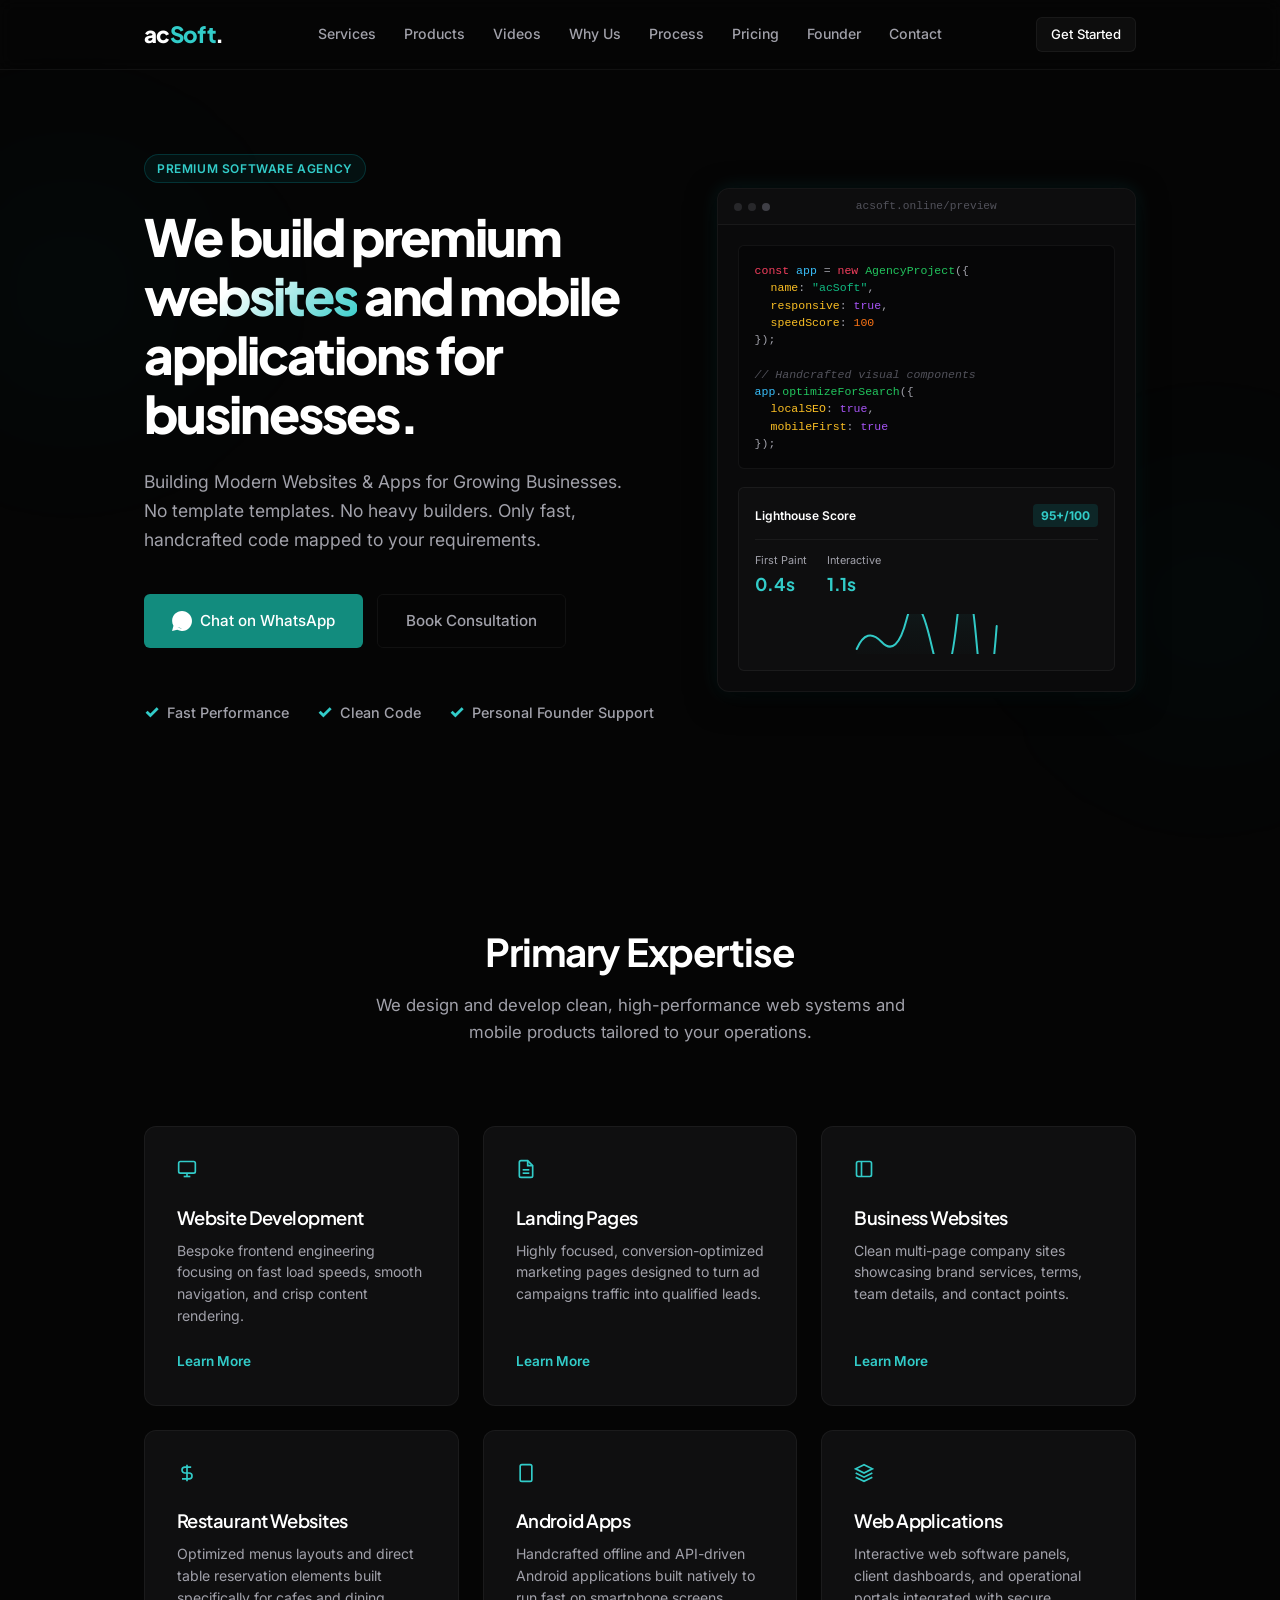
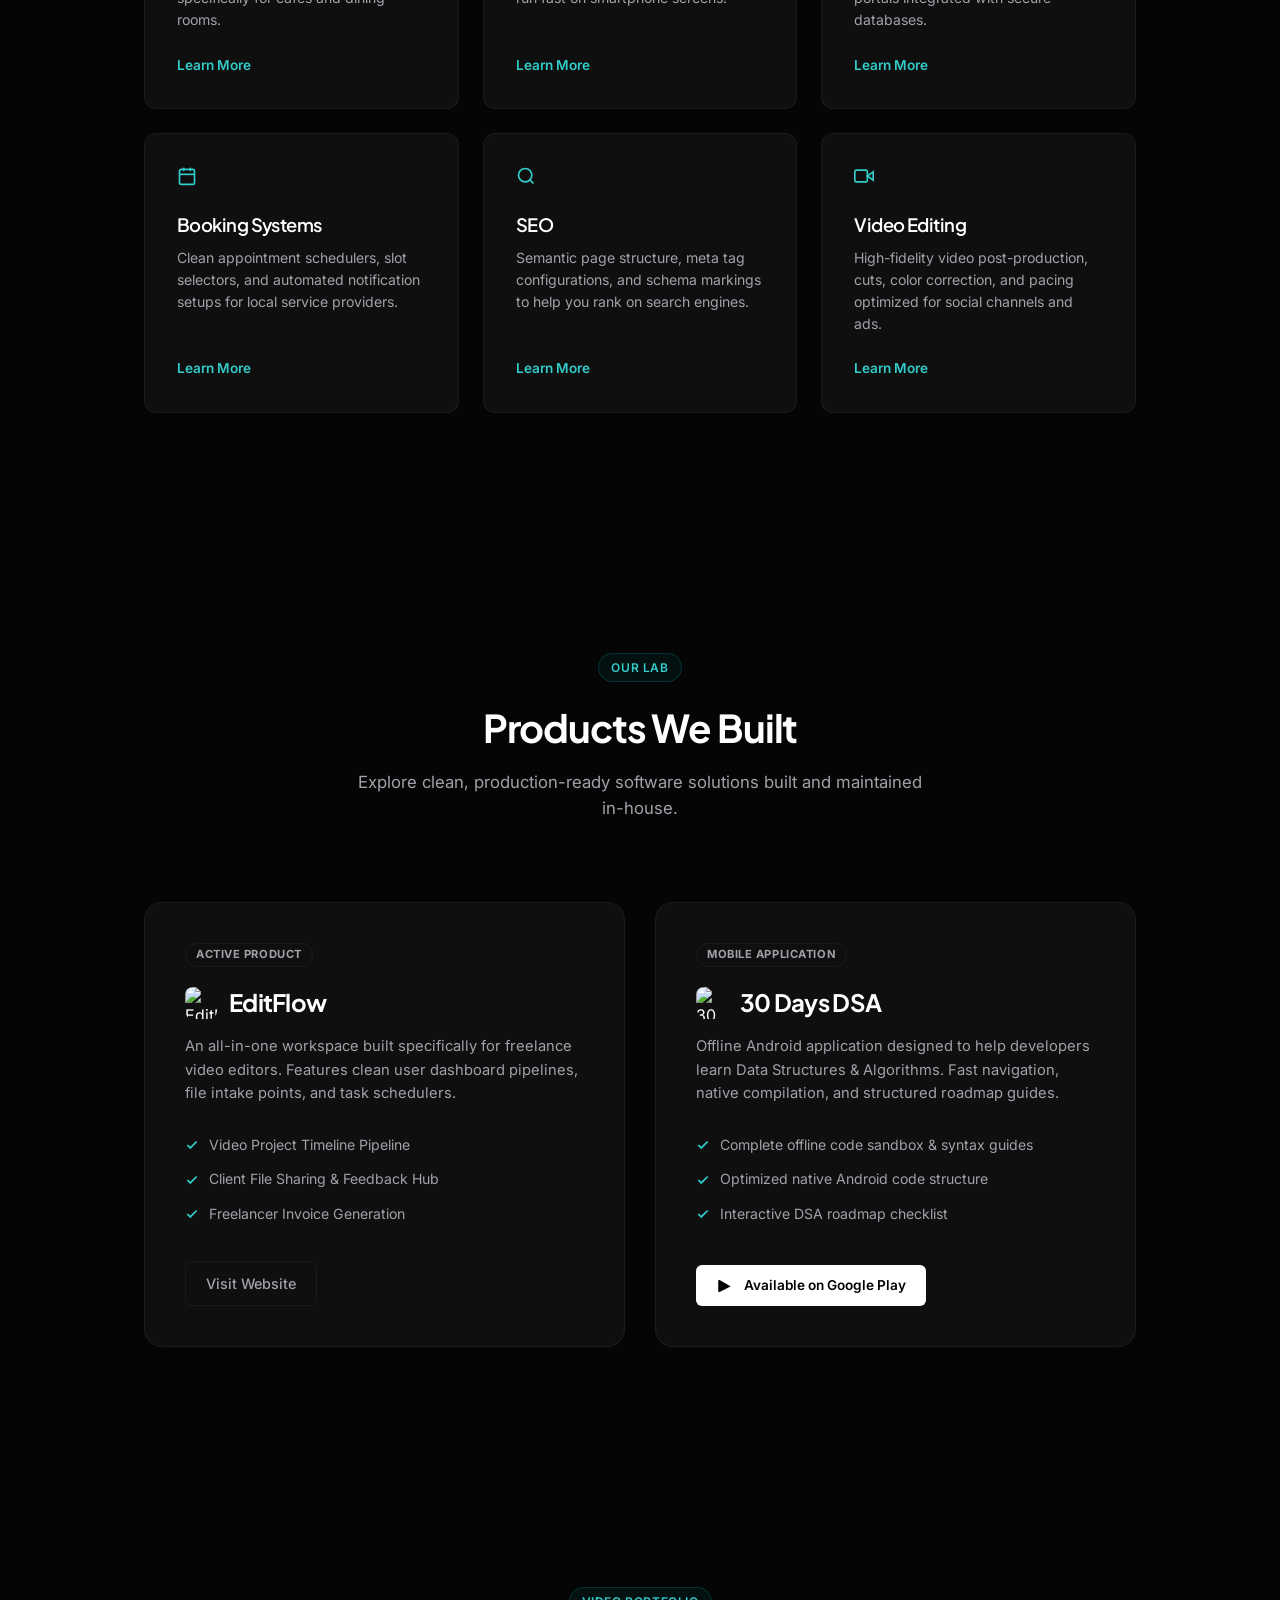
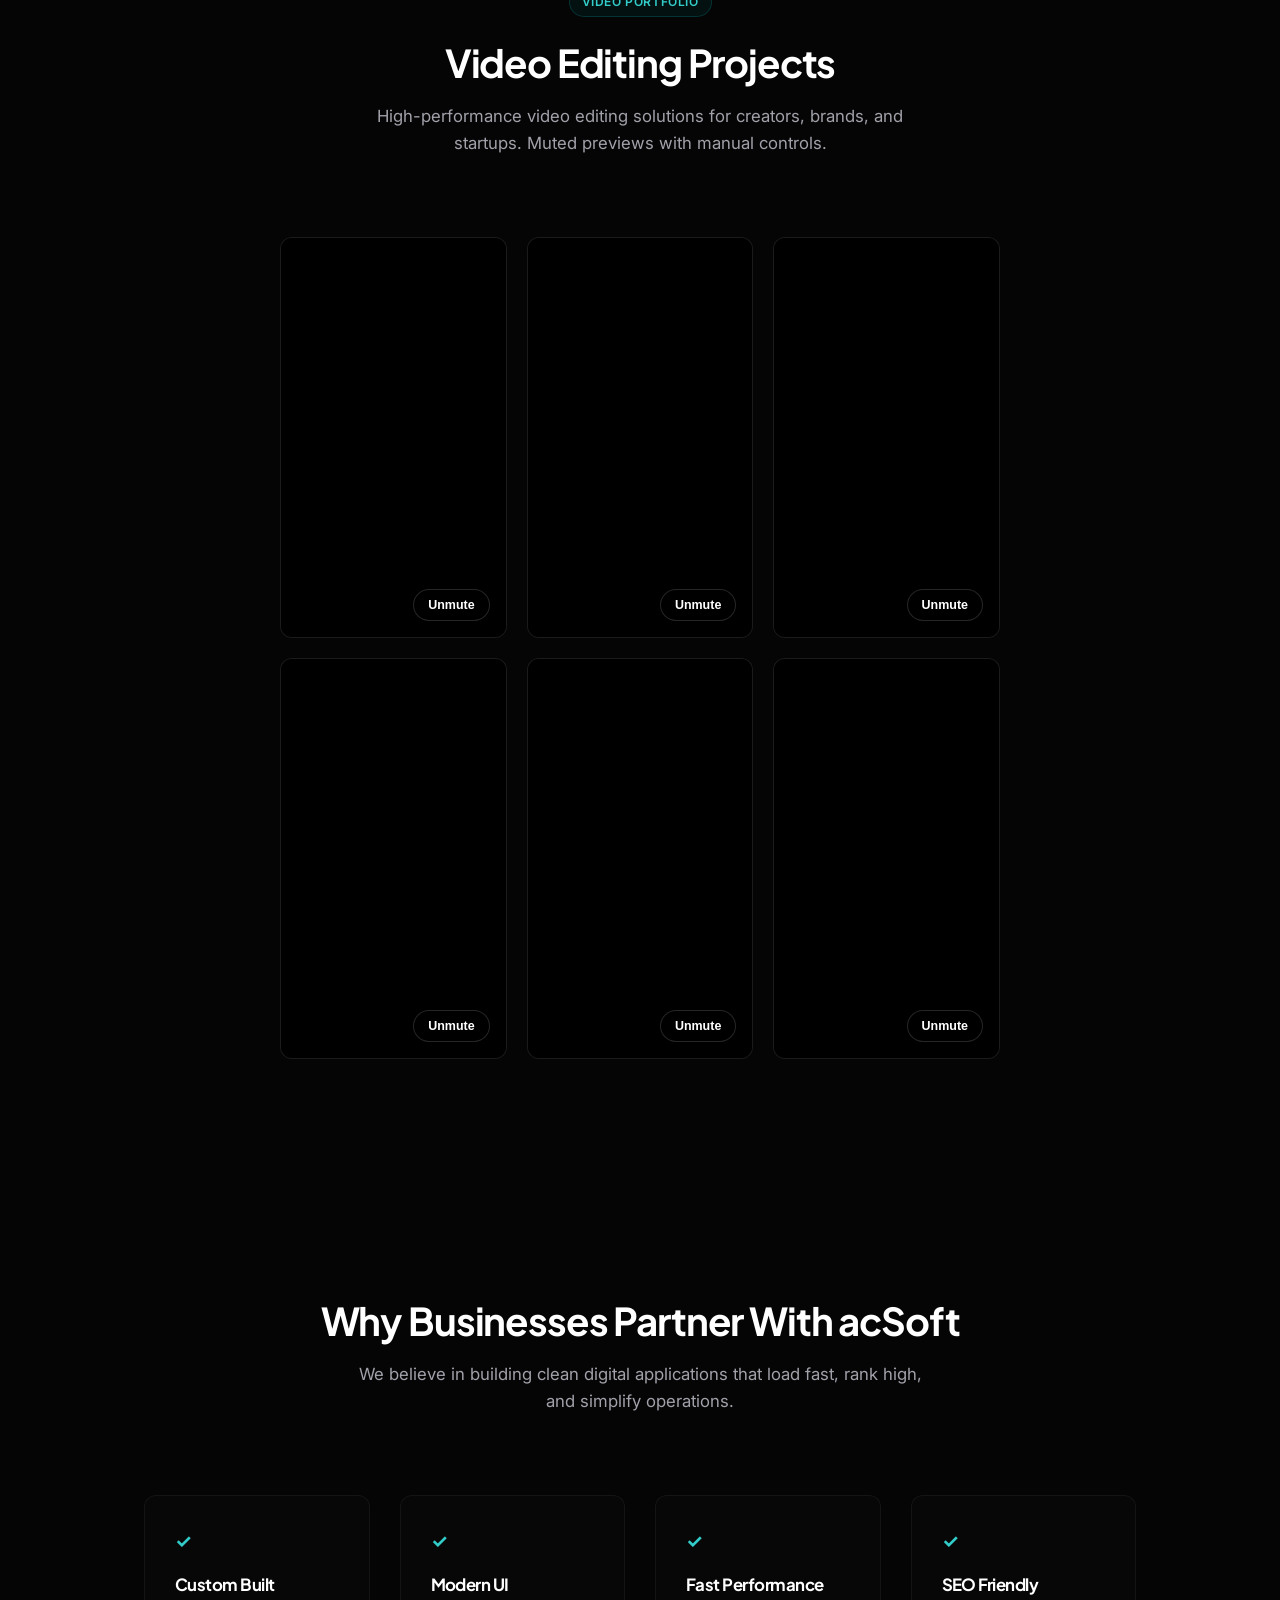
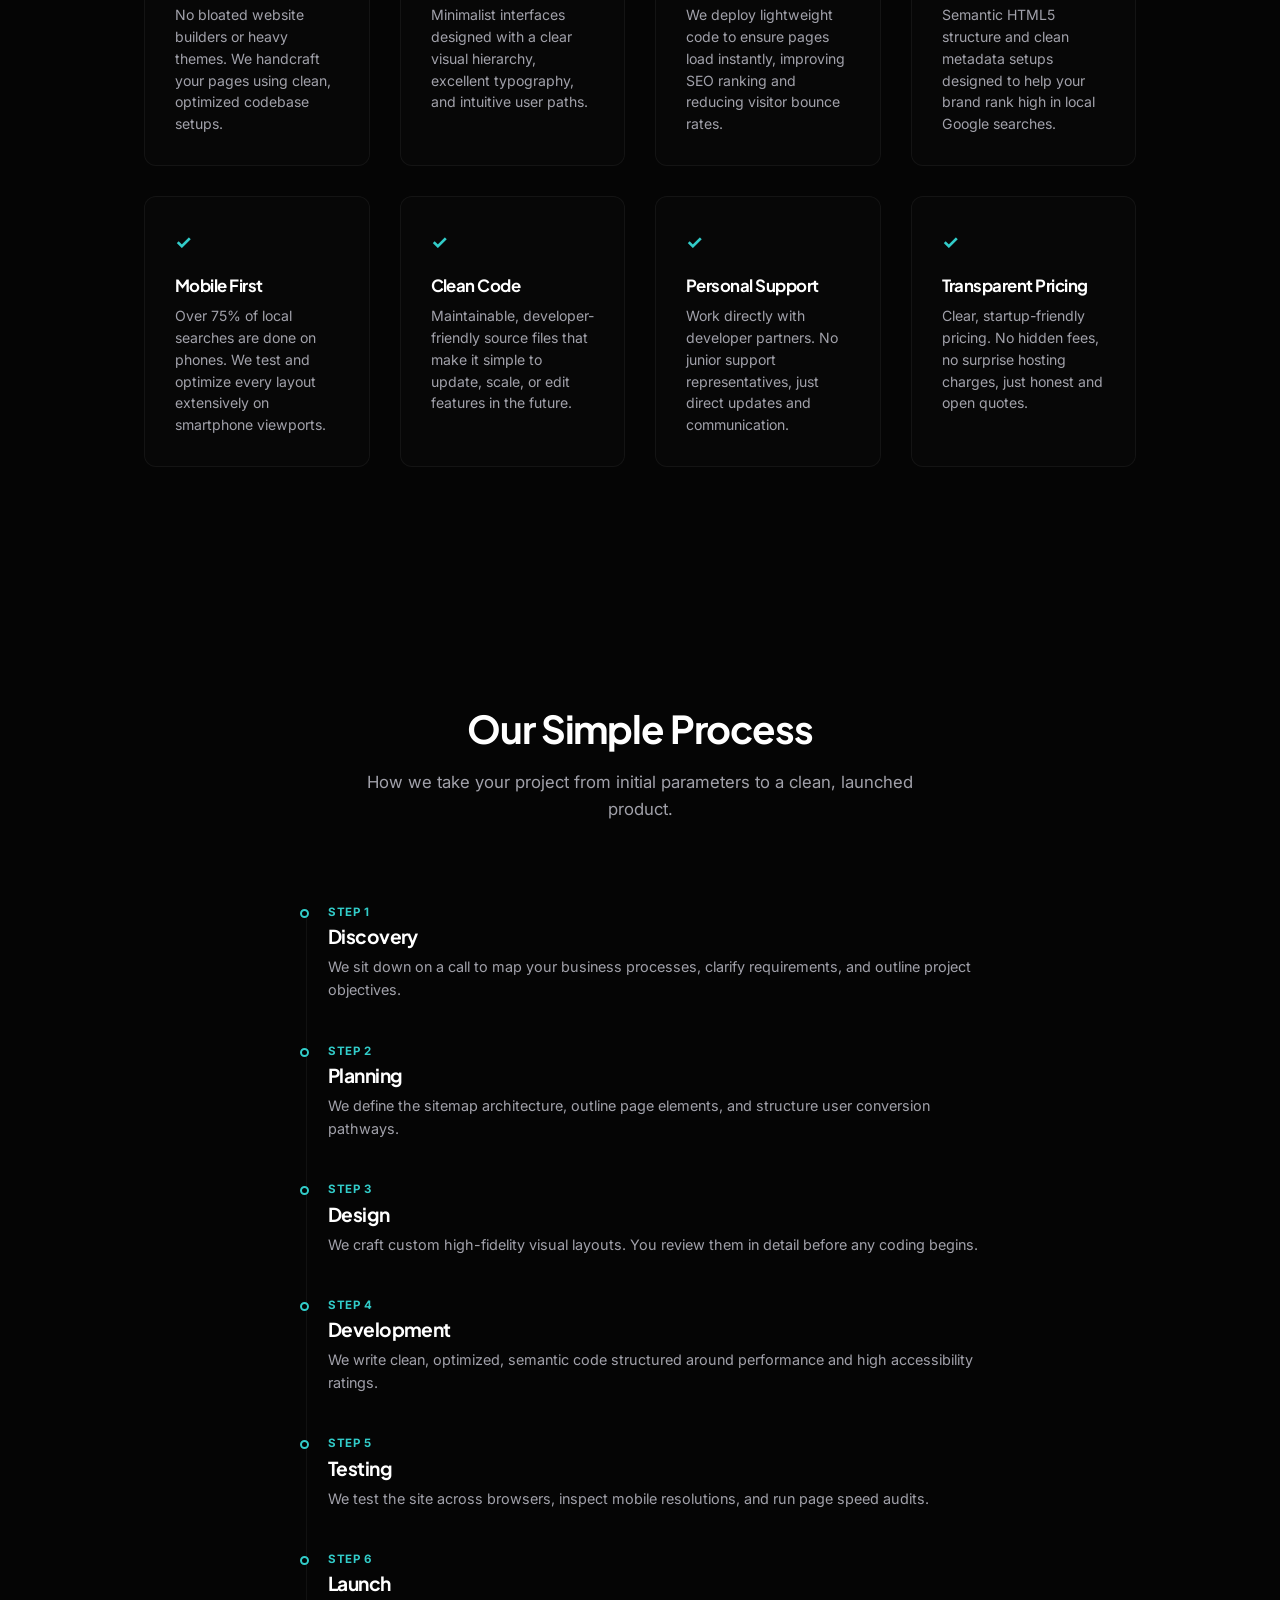
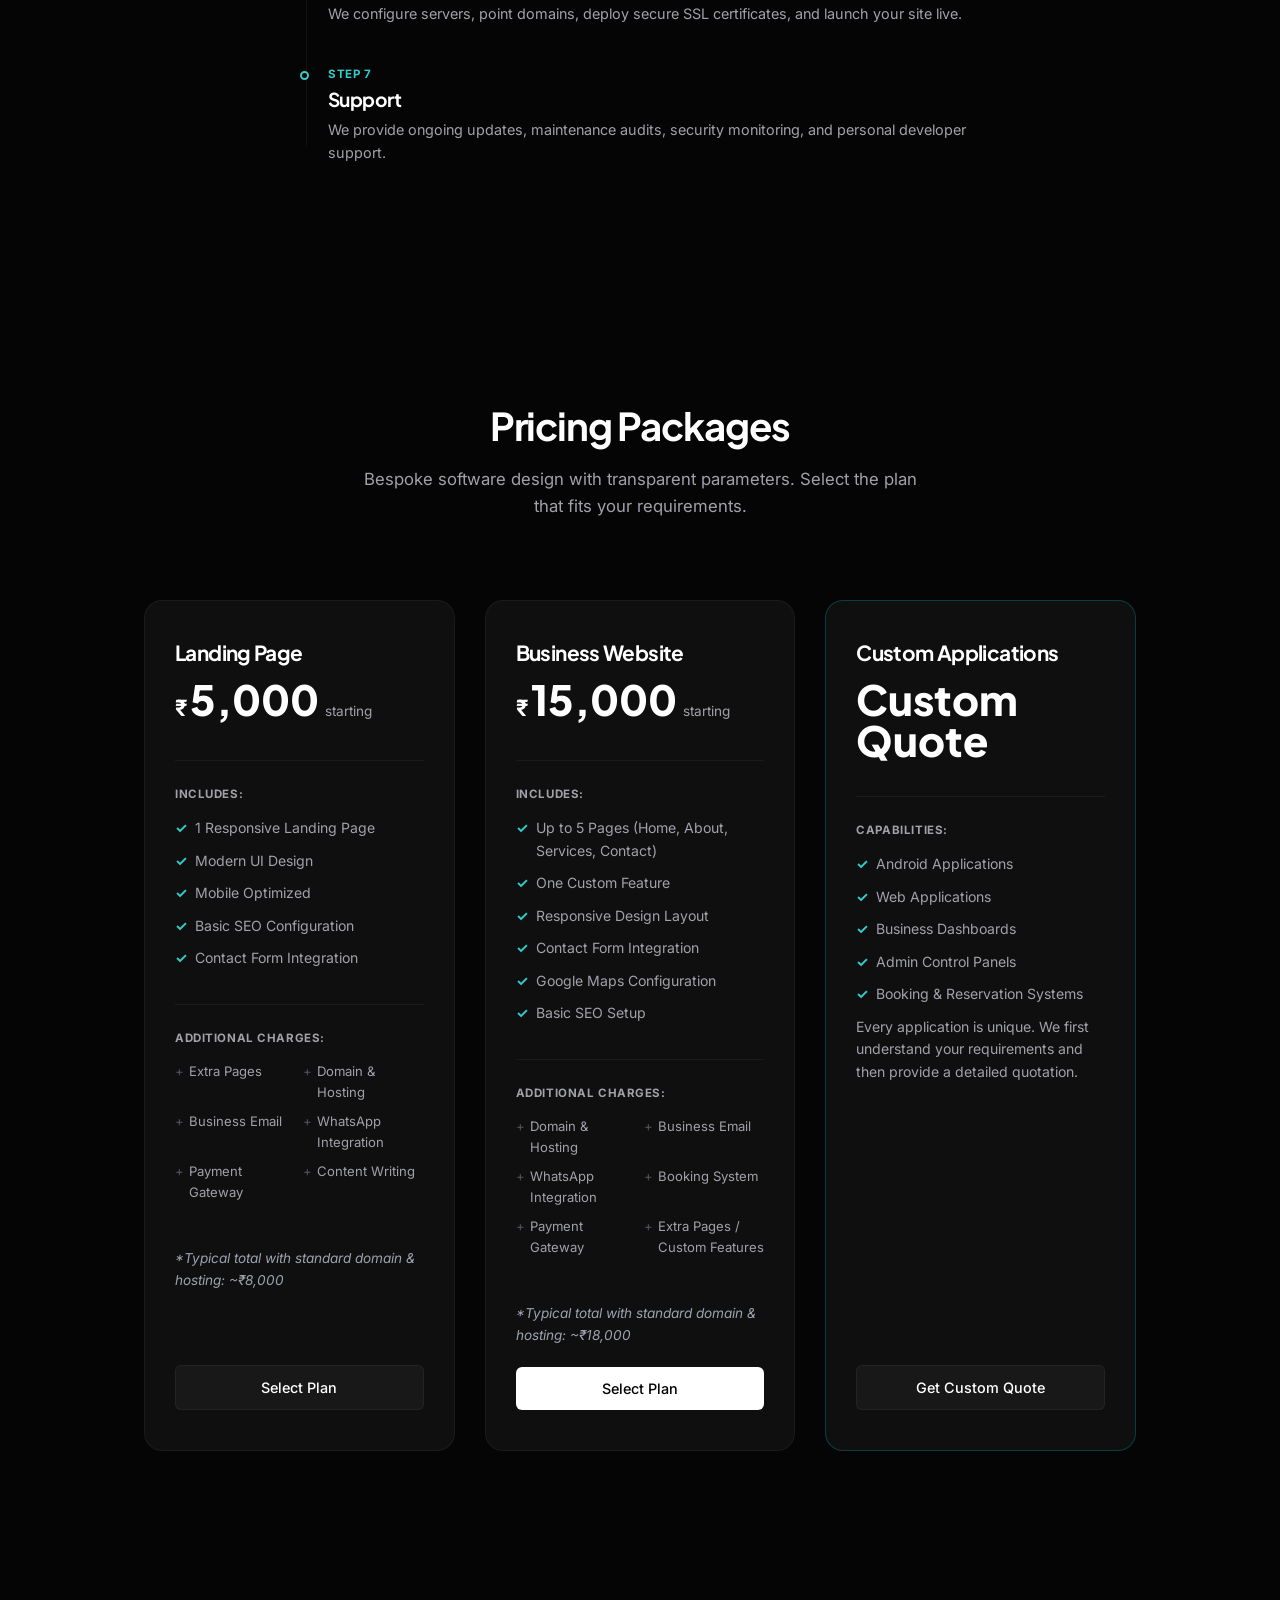
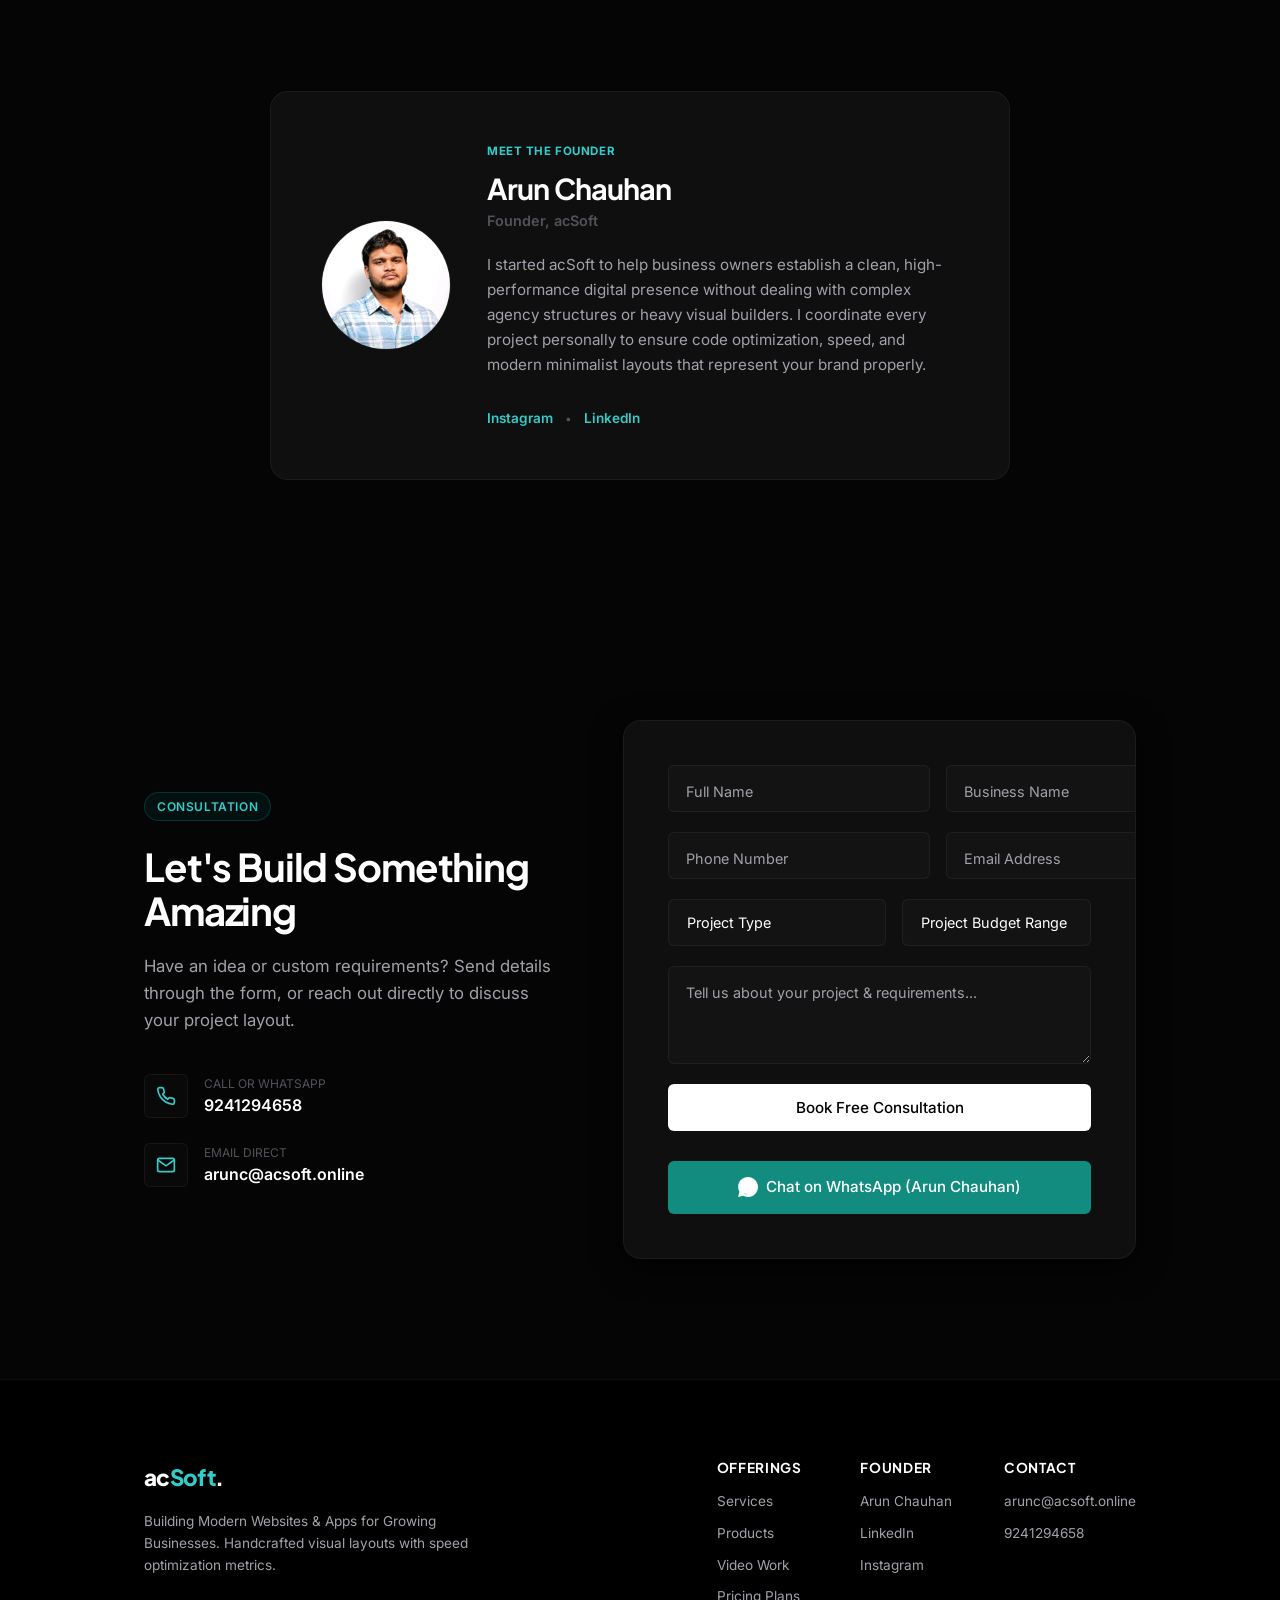
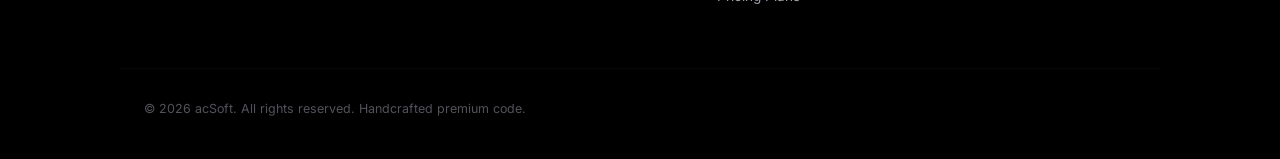
==== commit ab526195: "Update pricing, Lighthouse score, WhatsApp CTA, and founder image" ====
--- a/index.html
+++ b/index.html
@@ -80,8 +80,11 @@
                 <h1 class="hero-title fade-in">We build premium <span>websites</span> and mobile applications for businesses.</h1>
                 <p class="hero-subtitle fade-in">Building Modern Websites & Apps for Growing Businesses. No template templates. No heavy builders. Only fast, handcrafted code mapped to your requirements.</p>
                 <div class="hero-buttons fade-in">
-                    <a href="#contact" class="btn btn-primary btn-lg">Get a Free Consultation</a>
-                    <a href="#products" class="btn btn-outline btn-lg">View Our Work</a>
+                    <a href="https://wa.me/919241294658?text=Hi%20Arun%2C%20I'm%20interested%20in%20a%20website%2Fapp%20for%20my%20business." target="_blank" class="btn btn-whatsapp btn-lg" style="display: inline-flex; align-items: center; gap: 8px; margin-top: 0;">
+                        <svg width="20" height="20" viewBox="0 0 24 24" fill="currentColor"><path d="M.057 24l1.687-6.163c-1.041-1.804-1.588-3.849-1.587-5.946C.06 5.348 5.397.01 12.008.01c3.202.001 6.212 1.246 8.477 3.514 2.266 2.268 3.507 5.28 3.505 8.484-.004 6.657-5.34 11.997-11.953 11.997-2.005-.001-3.973-.502-5.724-1.457L0 24zm6.59-4.846c1.6.95 2.564 1.489 4.234 2.11.233.086.467.042.593-.075.39-.36 1.482-1.705 1.88-2.25.132-.18.28-.21.465-.132.186.078 1.18.557 1.383.658.204.102.34.15.39.234.05.084.05.486-.153 1.056-.203.57-1.18 1.11-1.637 1.14-.45.03-.923-.075-2.91-.853-2.545-.996-4.14-3.64-4.267-3.81-.127-.17-1.012-1.348-1.012-2.567 0-1.22.637-1.82.862-2.07.225-.25.49-.31.654-.31.163 0 .325.002.467.01.147.01.348-.057.545.418.203.49.69 1.685.753 1.81.063.128.096.28.01.45-.084.17-.176.28-.348.48-.172.2-.36.446-.516.6-.17.168-.35.352-.15.696.202.345.897 1.478 1.923 2.392 1.323 1.18 2.435 1.545 2.78 1.71.345.166.547.138.75-.093.2-.23.865-.1 1.18.232.083.083.2.146.29.232.09.086-.07.632-.176.812z"/></svg>
+                        Chat on WhatsApp
+                    </a>
+                    <a href="#contact" class="btn btn-outline btn-lg">Book Consultation</a>
                 </div>
                 
                 <!-- Trust Checkmarks -->
@@ -131,7 +134,7 @@
                         <div class="ui-panel">
                             <div class="ui-panel-header">
                                 <span class="panel-tag">Lighthouse Score</span>
-                                <div class="score-badge">99/100</div>
+                                <div class="score-badge">95+/100</div>
                             </div>
                             <div class="panel-divider"></div>
                             <div class="metric-row">
@@ -553,6 +556,9 @@
                         <li>Payment Gateway</li>
                         <li>Content Writing</li>
                     </ul>
+                    <div style="font-size: 0.85rem; color: var(--text-muted, #9ca3af); margin-top: 15px; margin-bottom: 20px; font-style: italic;">
+                        *Typical total with standard domain & hosting: ~₹8,000
+                    </div>
                     <a href="#contact" class="btn btn-secondary pricing-btn">Select Plan</a>
                 </div>
 
@@ -586,6 +592,9 @@
                         <li>Payment Gateway</li>
                         <li>Extra Pages / Custom Features</li>
                     </ul>
+                    <div style="font-size: 0.85rem; color: var(--text-muted, #9ca3af); margin-top: 15px; margin-bottom: 20px; font-style: italic;">
+                        *Typical total with standard domain & hosting: ~₹18,000
+                    </div>
                     <a href="#contact" class="btn btn-primary pricing-btn">Select Plan</a>
                 </div>
 
@@ -619,7 +628,7 @@
             <div class="founder-card reveal">
                 <div class="founder-flex">
                     <div class="founder-image-wrapper">
-                        <img src="https://media.licdn.com/dms/image/v2/D5603AQHHLglXD70cGA/profile-displayphoto-crop_800_800/B56Z9V3H.cGcAM-/0/1783851942436?e=1785974400&v=beta&t=1tJlrlqKsXPCbC1wJRliLDxsPJBxAKQjRJU-P7asqA4" alt="Arun Chauhan Profile Picture" class="founder-img">
+                        <img src="founder.png" alt="Arun Chauhan" class="founder-img">
                     </div>
                     <div class="founder-info">
                         <span class="founder-tag">Meet the Founder</span>
--- a/style.css
+++ b/style.css
@@ -1156,7 +1156,9 @@
 .video-grid {
     display: grid;
     grid-template-columns: repeat(3, 1fr); /* 3 Columns on desktop */
-    gap: 24px;
+    gap: 20px;
+    max-width: 720px; /* Constraints the size to make them smaller and neat */
+    margin: 0 auto;
 }
 
 .video-card {
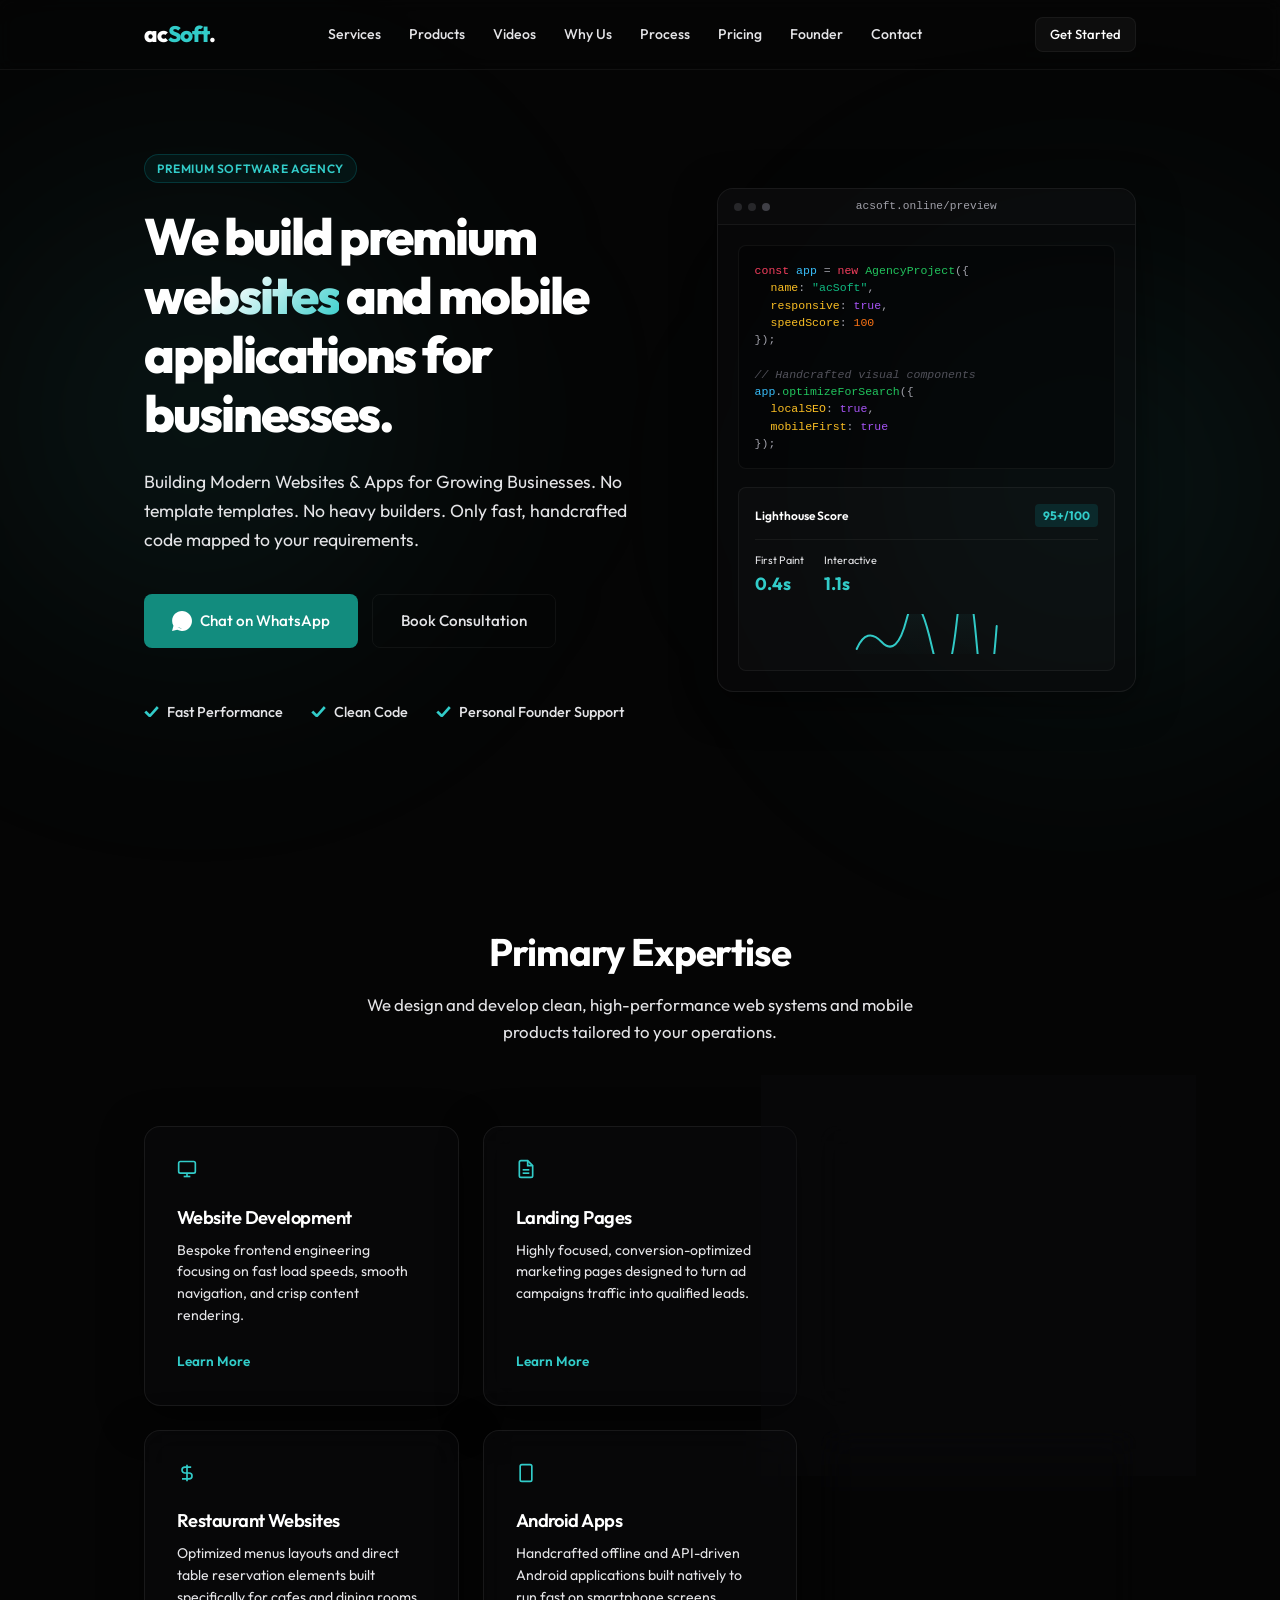
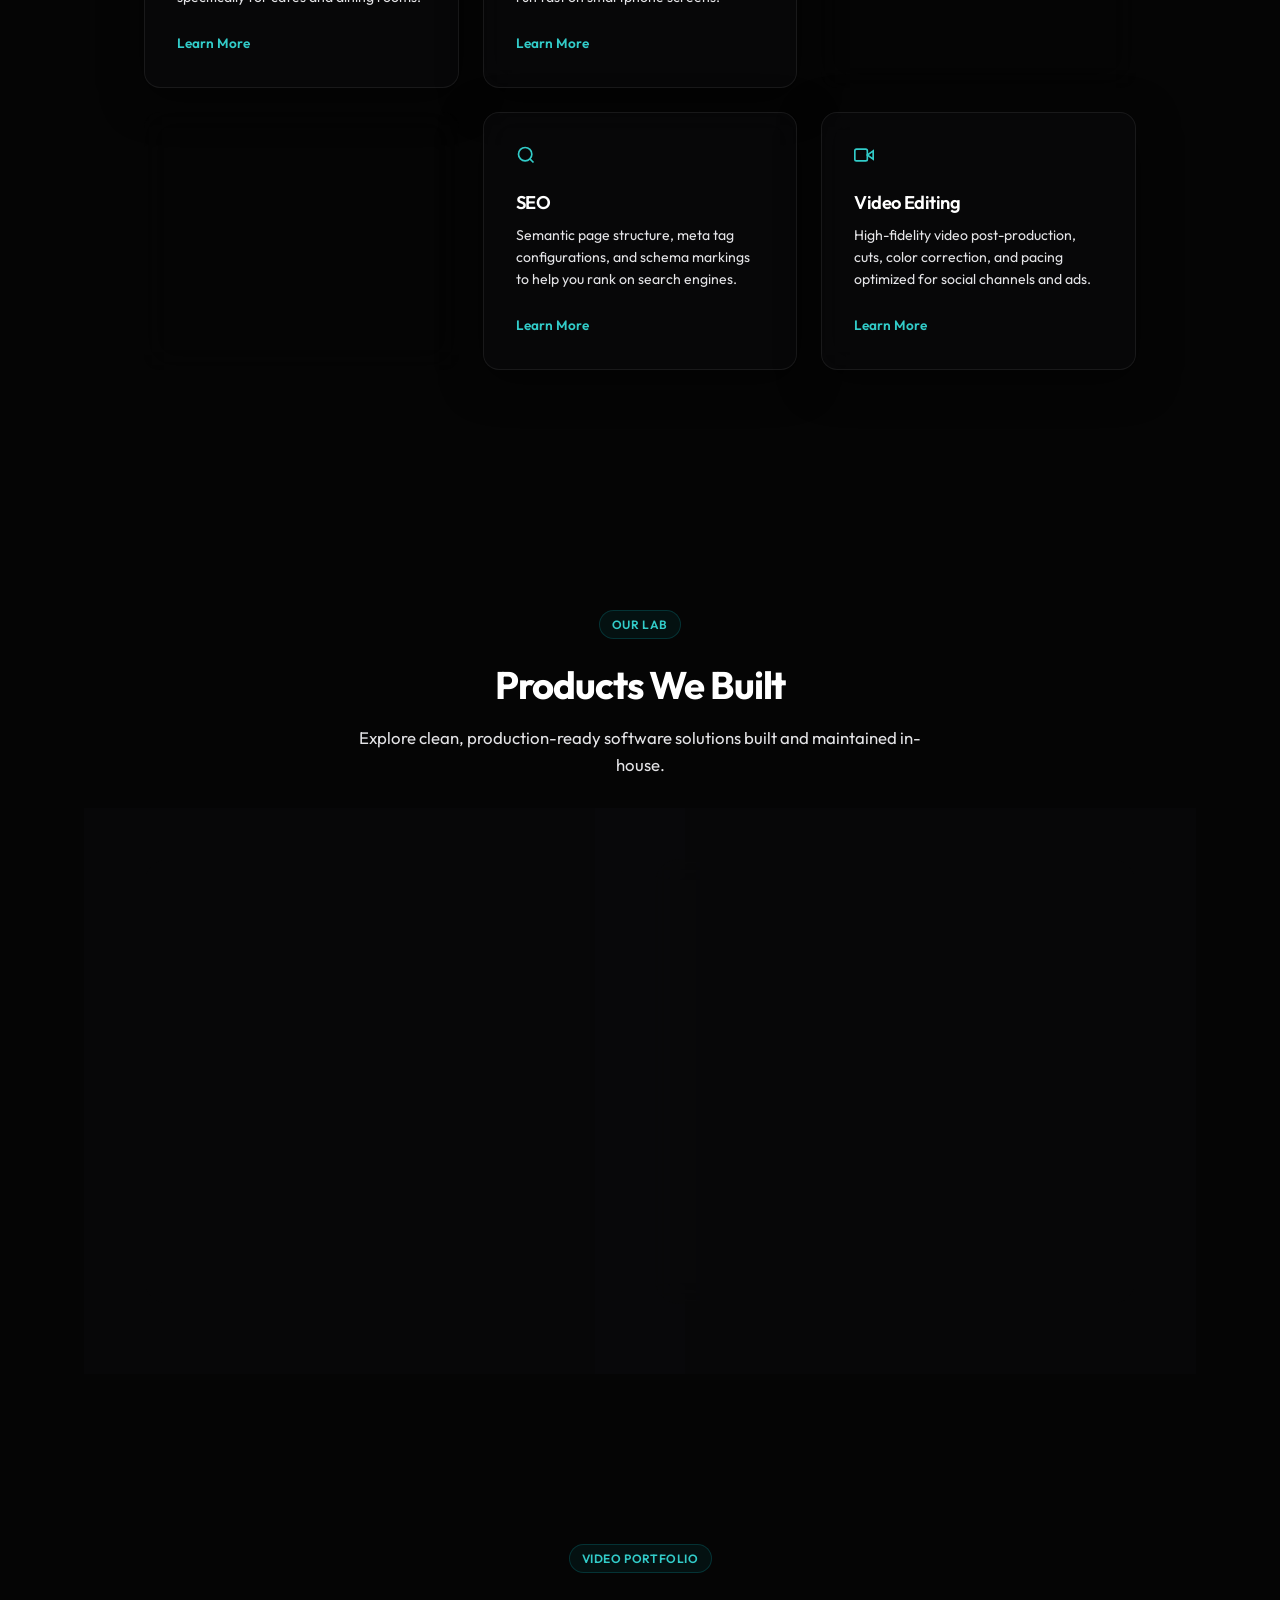
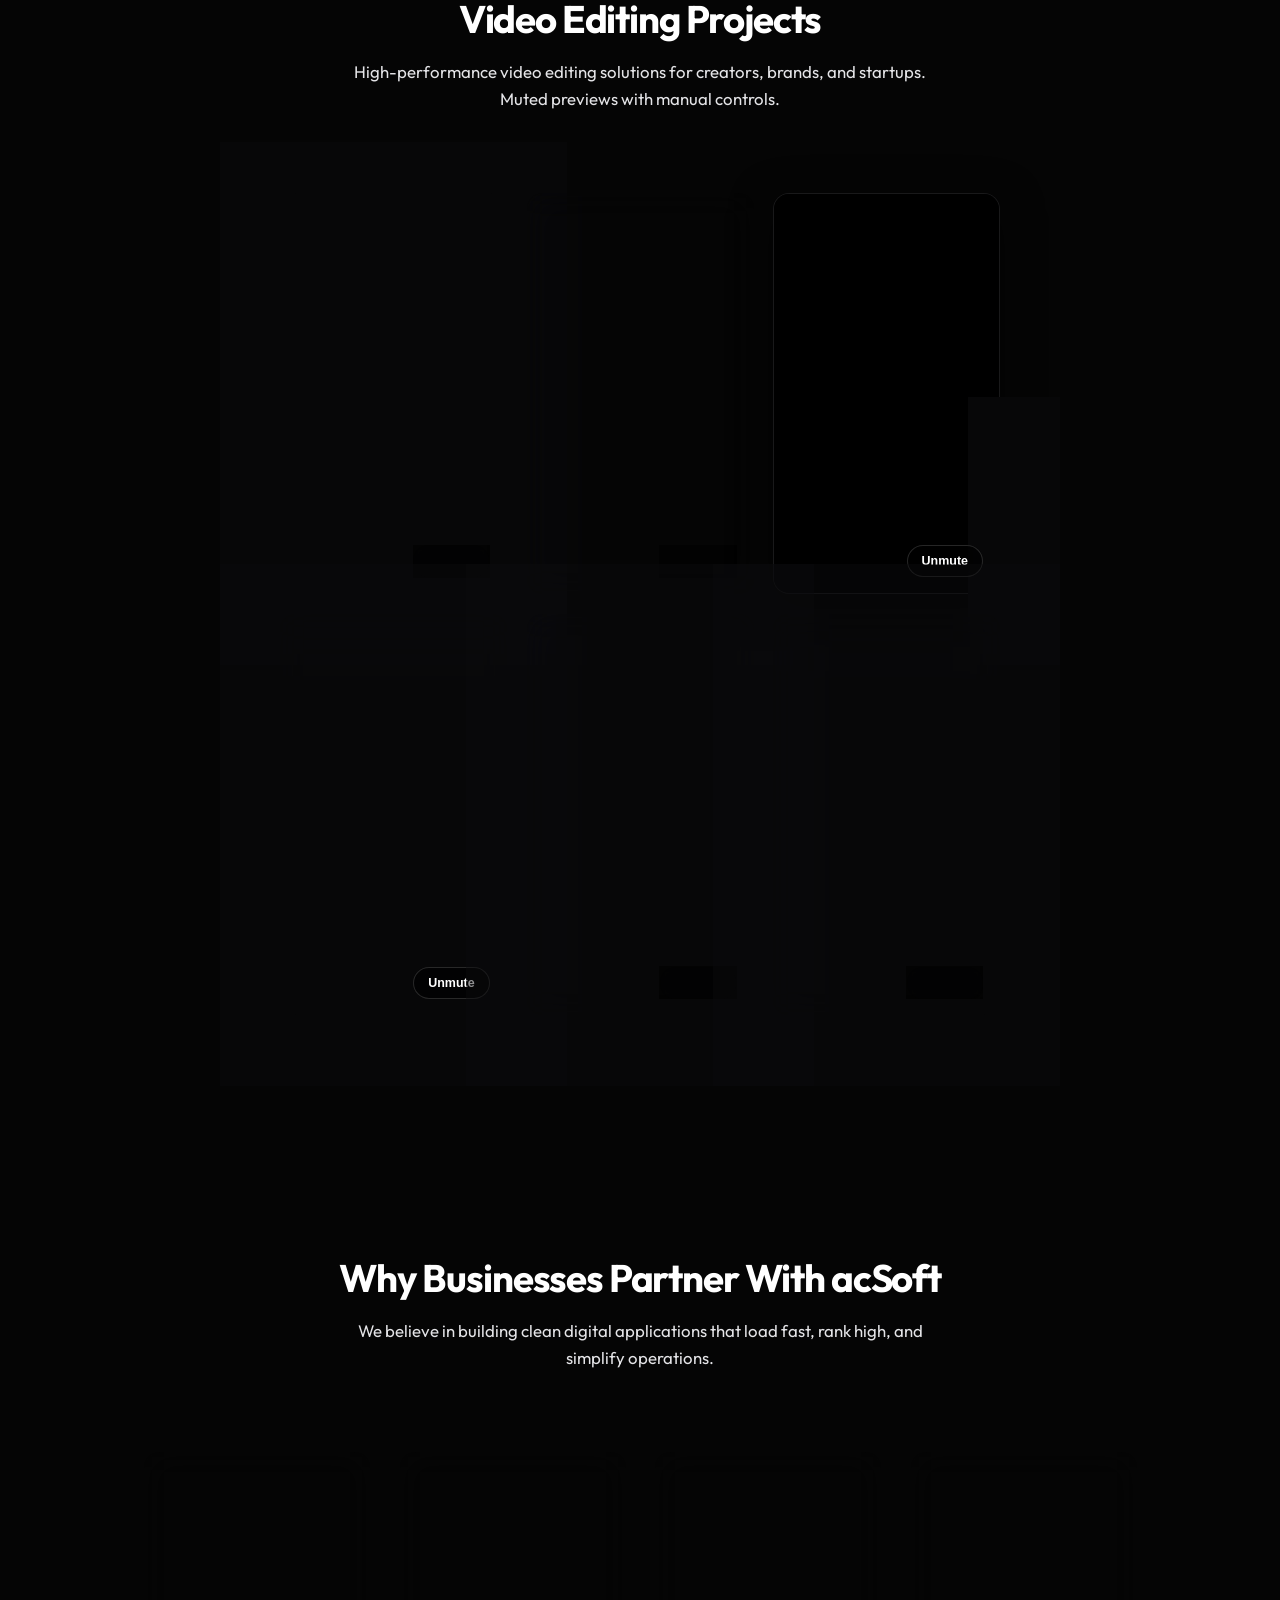
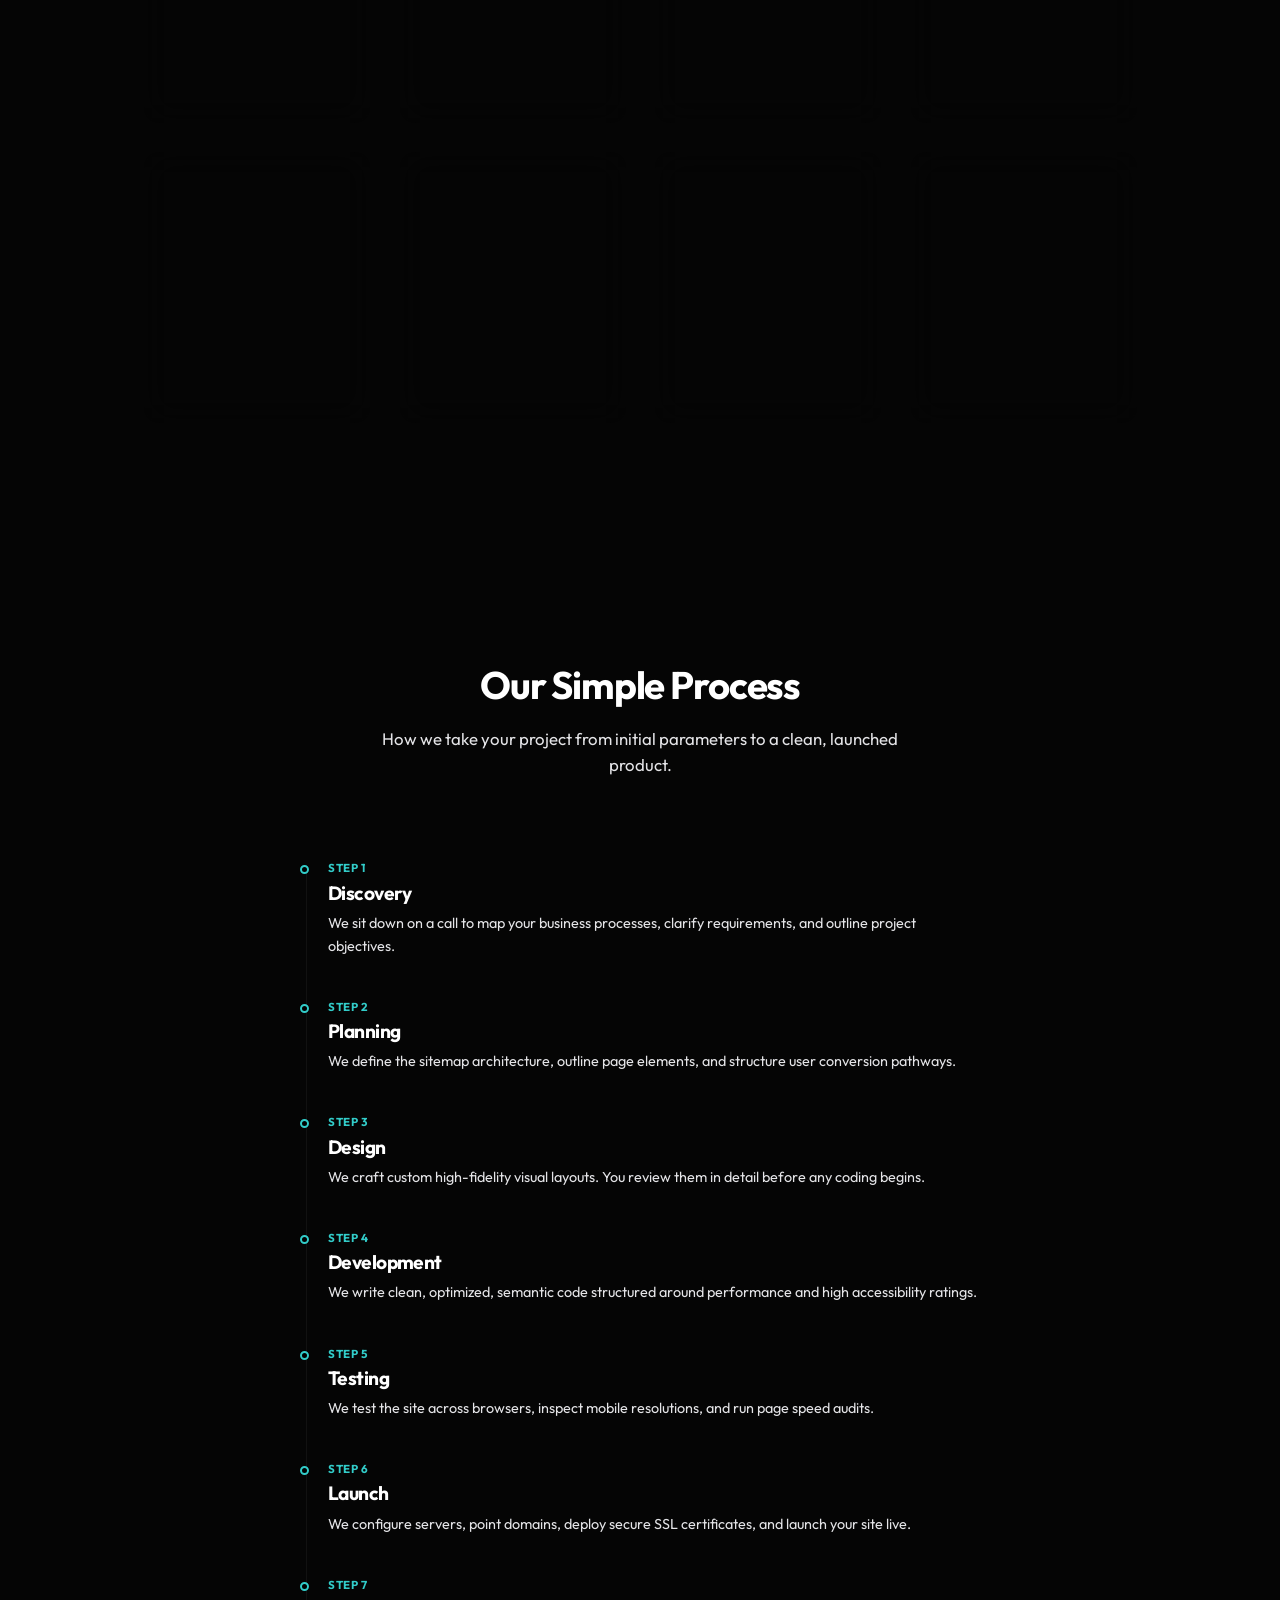
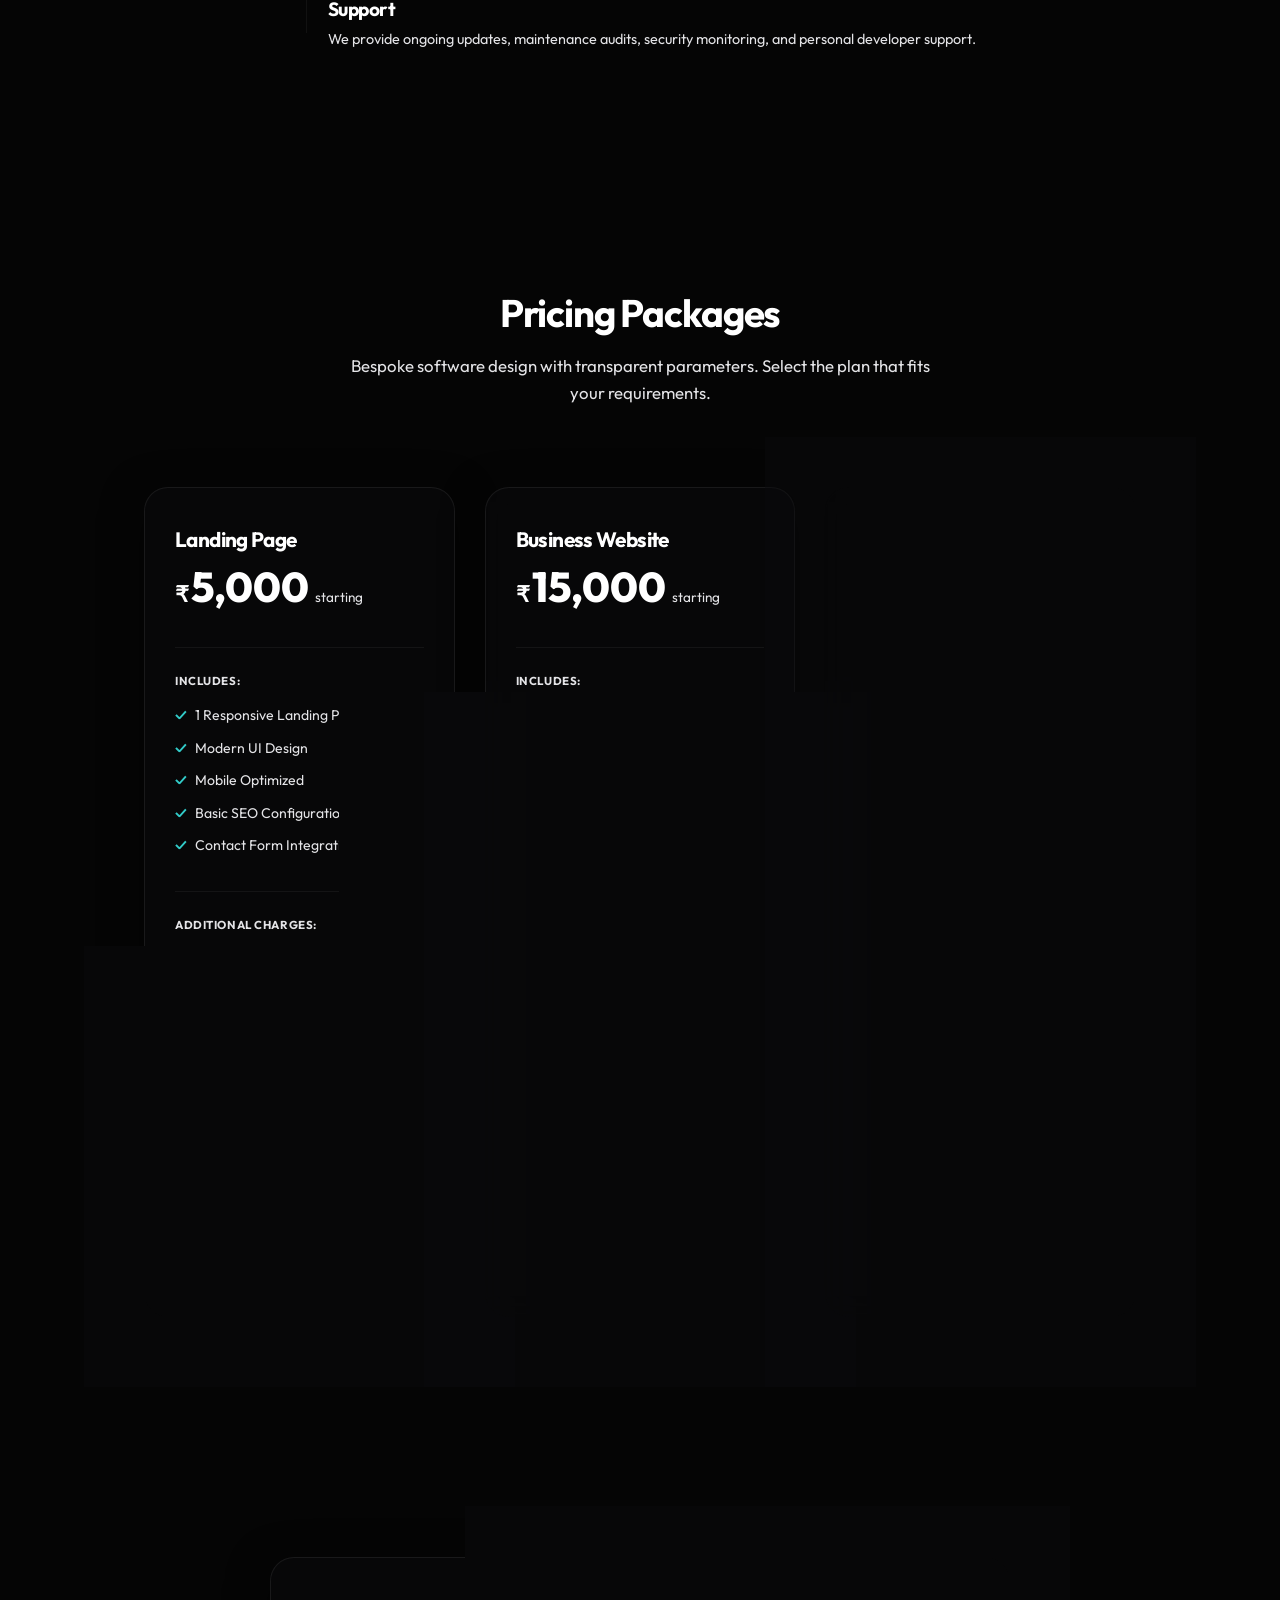
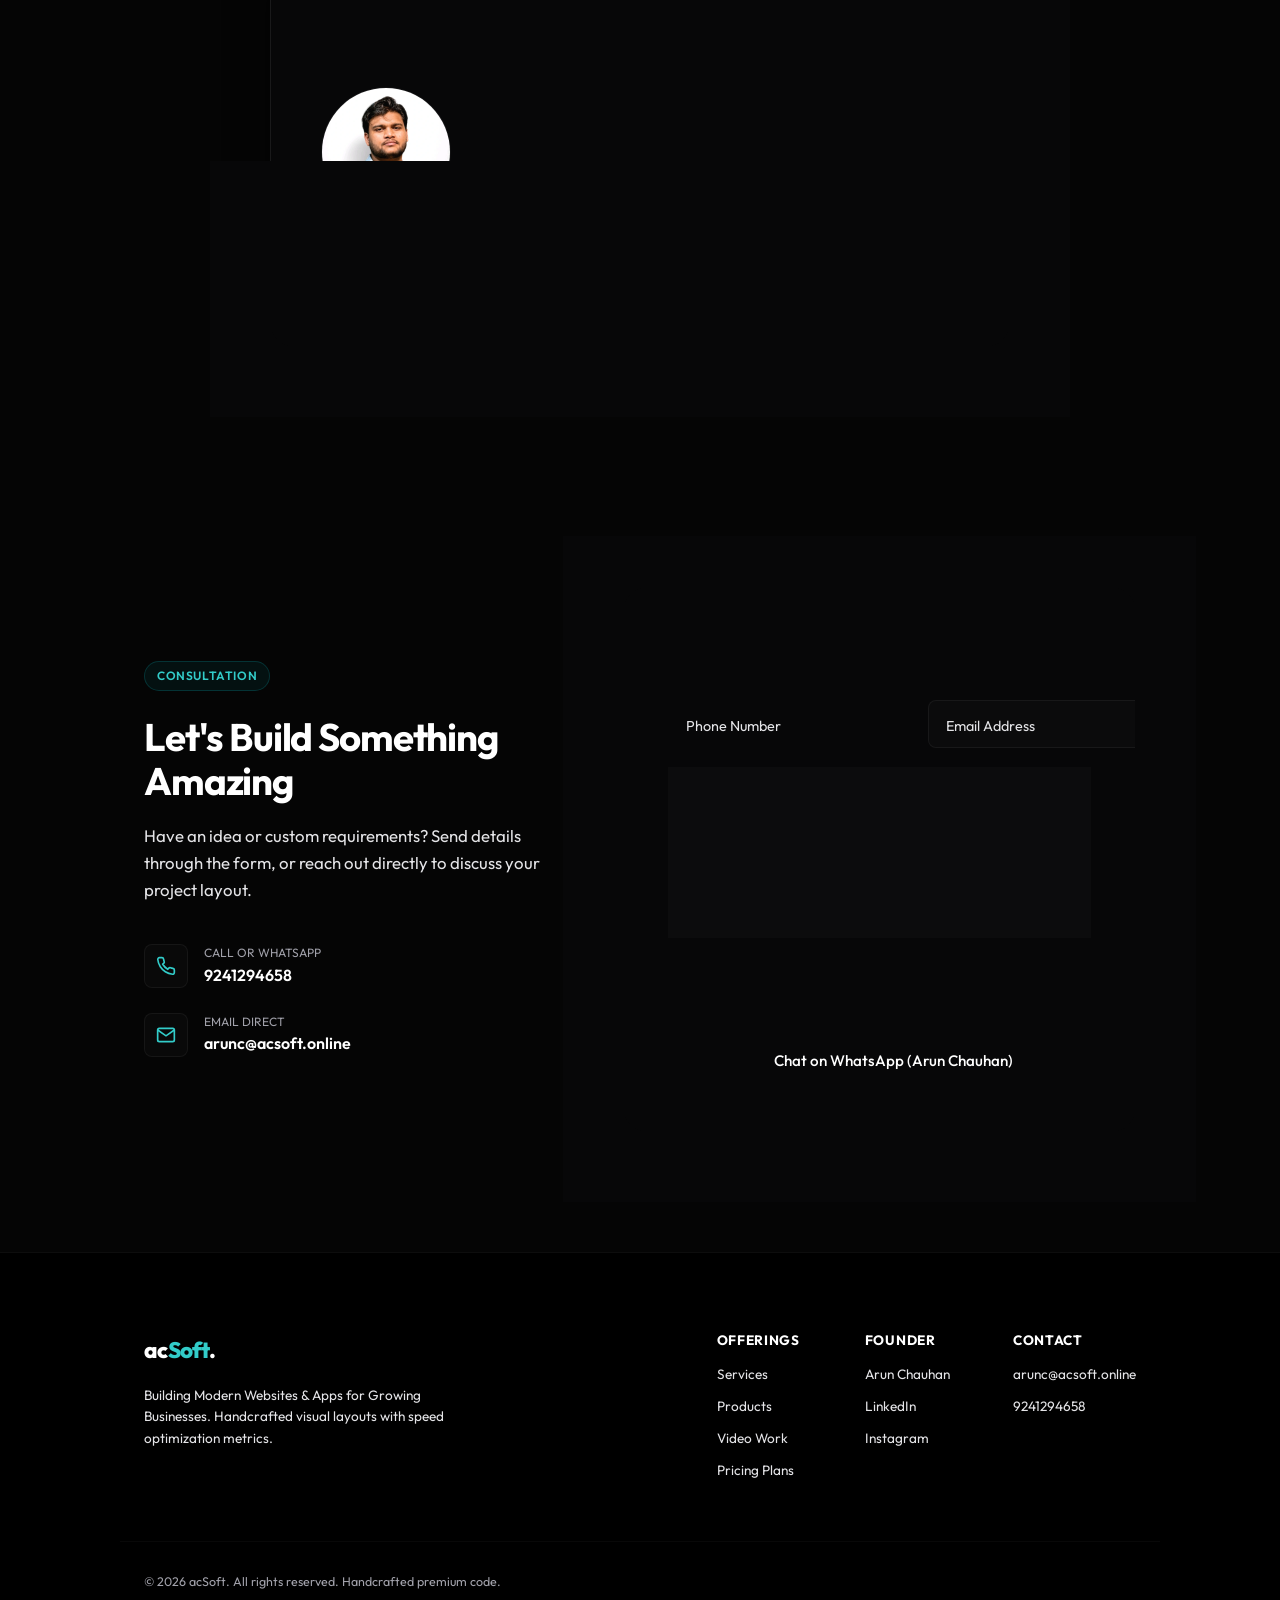
==== commit aefed181: "Upgrade acsoft.online main website: implement Outfit (Google Sans) font and frosted glassmorphism ov" ====
--- a/index.html
+++ b/index.html
@@ -15,7 +15,7 @@
     <!-- Google Fonts -->
     <link rel="preconnect" href="https://fonts.googleapis.com">
     <link rel="preconnect" href="https://fonts.gstatic.com" crossorigin>
-    <link href="https://fonts.googleapis.com/css2?family=Inter:wght@300;400;500;600;700&family=Plus+Jakarta+Sans:wght@400;500;600;700;800&display=swap" rel="stylesheet">
+    <link href="https://fonts.googleapis.com/css2?family=Outfit:wght@300;400;500;600;700;800;900&family=Inter:wght@400;500;600&display=swap" rel="stylesheet">
     <!-- Favicon -->
     <link rel="icon" type="image/png" href="logo.png">
     
--- a/style.css
+++ b/style.css
@@ -7,10 +7,10 @@
     /* Colors */
     --color-bg: #050505;
     --color-bg-alt: #0a0a0a;
-    --color-surface: #0f0f10;
-    --color-surface-hover: #141416;
+    --color-surface: rgba(15, 15, 16, 0.45);
+    --color-surface-hover: rgba(20, 20, 22, 0.6);
     --color-border: rgba(255, 255, 255, 0.05);
-    --color-border-glow: rgba(50, 204, 202, 0.2);
+    --color-border-glow: rgba(50, 204, 202, 0.25);
     
     --color-primary: #ffffff;
     --color-secondary: #f4f4f5;
@@ -18,25 +18,29 @@
     --color-accent-rgb: 50, 204, 202;
     
     --color-text-primary: #ffffff;
-    --color-text-secondary: #a1a1aa;/* Zinc-400 */
-    --color-text-muted: #52525b;    /* Zinc-600 */
+    --color-text-secondary: #e4e4e7;/* Zinc-300 */
+    --color-text-muted: #a1a1aa;    /* Zinc-400 */
     
-    /* Fonts */
-    --font-heading: 'Plus Jakarta Sans', -apple-system, BlinkMacSystemFont, "Segoe UI", Roboto, sans-serif;
-    --font-body: 'Inter', -apple-system, BlinkMacSystemFont, "Segoe UI", Roboto, sans-serif;
+    /* Fonts (Outfit is Google Sans equivalent) */
+    --font-heading: 'Outfit', 'Google Sans', 'Product Sans', -apple-system, BlinkMacSystemFont, sans-serif;
+    --font-body: 'Outfit', 'Google Sans', 'Product Sans', -apple-system, BlinkMacSystemFont, sans-serif;
     --font-mono: SFMono-Regular, Consolas, "Liberation Mono", Menlo, monospace;
     
     /* Layout */
     --max-width: 1040px;            /* Narrower container for premium, focused editorial layout */
     --header-height: 70px;
-    --border-radius-sm: 6px;
-    --border-radius-md: 12px;
-    --border-radius-lg: 18px;
-    --transition-smooth: all 0.2s cubic-bezier(0.16, 1, 0.3, 1);
+    --border-radius-sm: 8px;
+    --border-radius-md: 16px;
+    --border-radius-lg: 24px;
+    --transition-smooth: all 0.3s cubic-bezier(0.16, 1, 0.3, 1);
     
-    /* Shadows */
-    --shadow-soft: 0 8px 30px rgba(0, 0, 0, 0.7);
-    --shadow-glow: 0 0 20px rgba(0, 242, 254, 0.1);
+    /* Frosted Glassmorphism Tokens */
+    --glass-bg: rgba(12, 12, 14, 0.45);
+    --glass-border: rgba(255, 255, 255, 0.07);
+    --glass-backdrop-filter: blur(16px) saturate(180%);
+    --glass-shadow: 0 10px 40px rgba(0, 0, 0, 0.5);
+    --shadow-soft: 0 10px 40px rgba(0, 0, 0, 0.8);
+    --shadow-glow: 0 0 30px rgba(50, 204, 202, 0.15);
 }
 
 /* Global Reset & Base Styles */
@@ -124,11 +128,11 @@
 
 .glow-point {
     position: absolute;
-    width: 400px;
-    height: 400px;
+    width: 650px;
+    height: 650px;
     border-radius: 50%;
-    background: radial-gradient(circle, rgba(0, 242, 254, 0.03) 0%, rgba(0,0,0,0) 70%);
-    filter: blur(80px);
+    background: radial-gradient(circle, rgba(50, 204, 202, 0.12) 0%, rgba(0,0,0,0) 70%);
+    filter: blur(120px);
     pointer-events: none;
 }
 
@@ -1667,3 +1671,35 @@
         padding: 30px 20px;
     }
 }
+
+/* ==========================================================================
+   Frosted Glassmorphism & Depth Upgrades
+   ========================================================================== */
+.service-card,
+.product-card,
+.why-card,
+.pricing-card,
+.founder-card,
+.video-card,
+.contact-form-card,
+.browser-window {
+    background: var(--glass-bg) !important;
+    backdrop-filter: var(--glass-backdrop-filter) !important;
+    -webkit-backdrop-filter: var(--glass-backdrop-filter) !important;
+    border: 1px solid var(--glass-border) !important;
+    box-shadow: var(--glass-shadow) !important;
+    transition: var(--transition-smooth) !important;
+}
+
+.service-card:hover,
+.product-card:hover,
+.why-card:hover,
+.pricing-card:hover,
+.founder-card:hover,
+.video-card:hover,
+.contact-form-card:hover,
+.browser-window:hover {
+    border-color: rgba(50, 204, 202, 0.35) !important;
+    box-shadow: 0 16px 48px rgba(0, 0, 0, 0.65), 0 0 35px rgba(50, 204, 202, 0.08) !important;
+    transform: translateY(-4px) !important;
+}
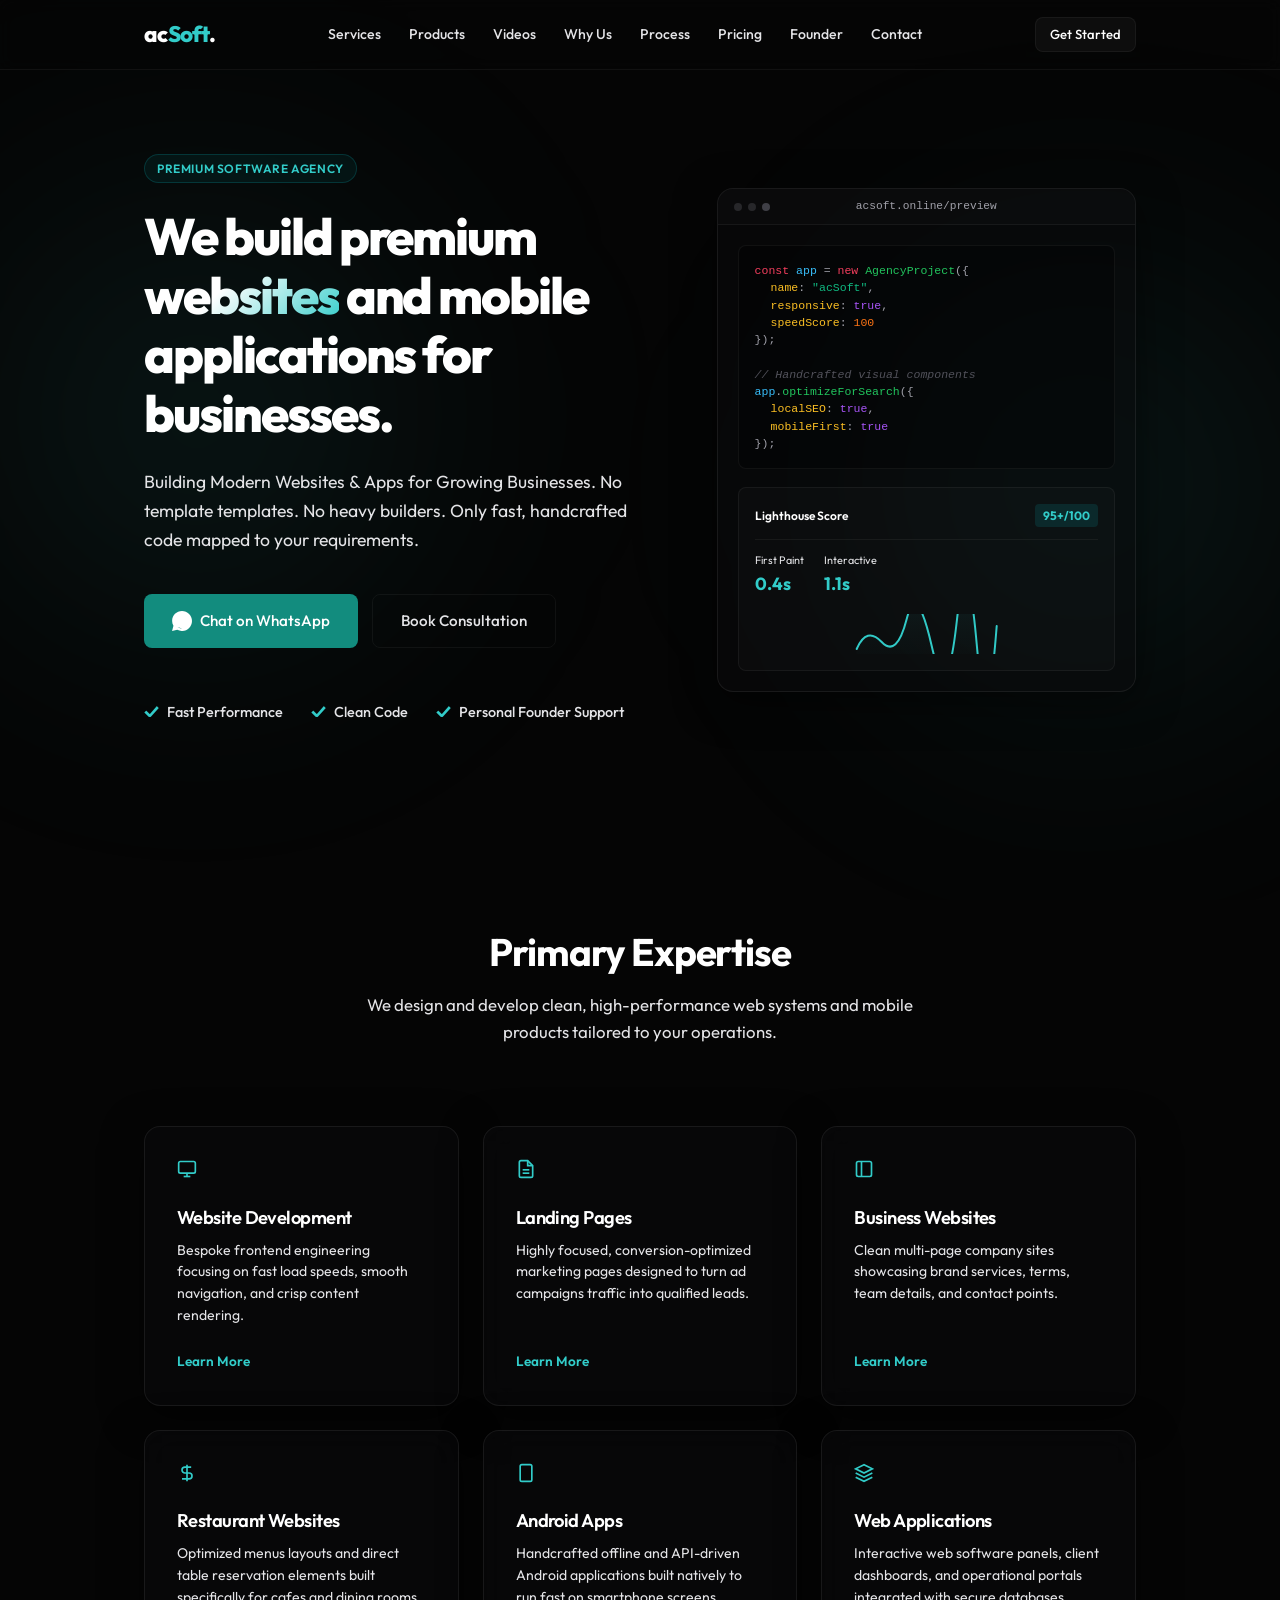
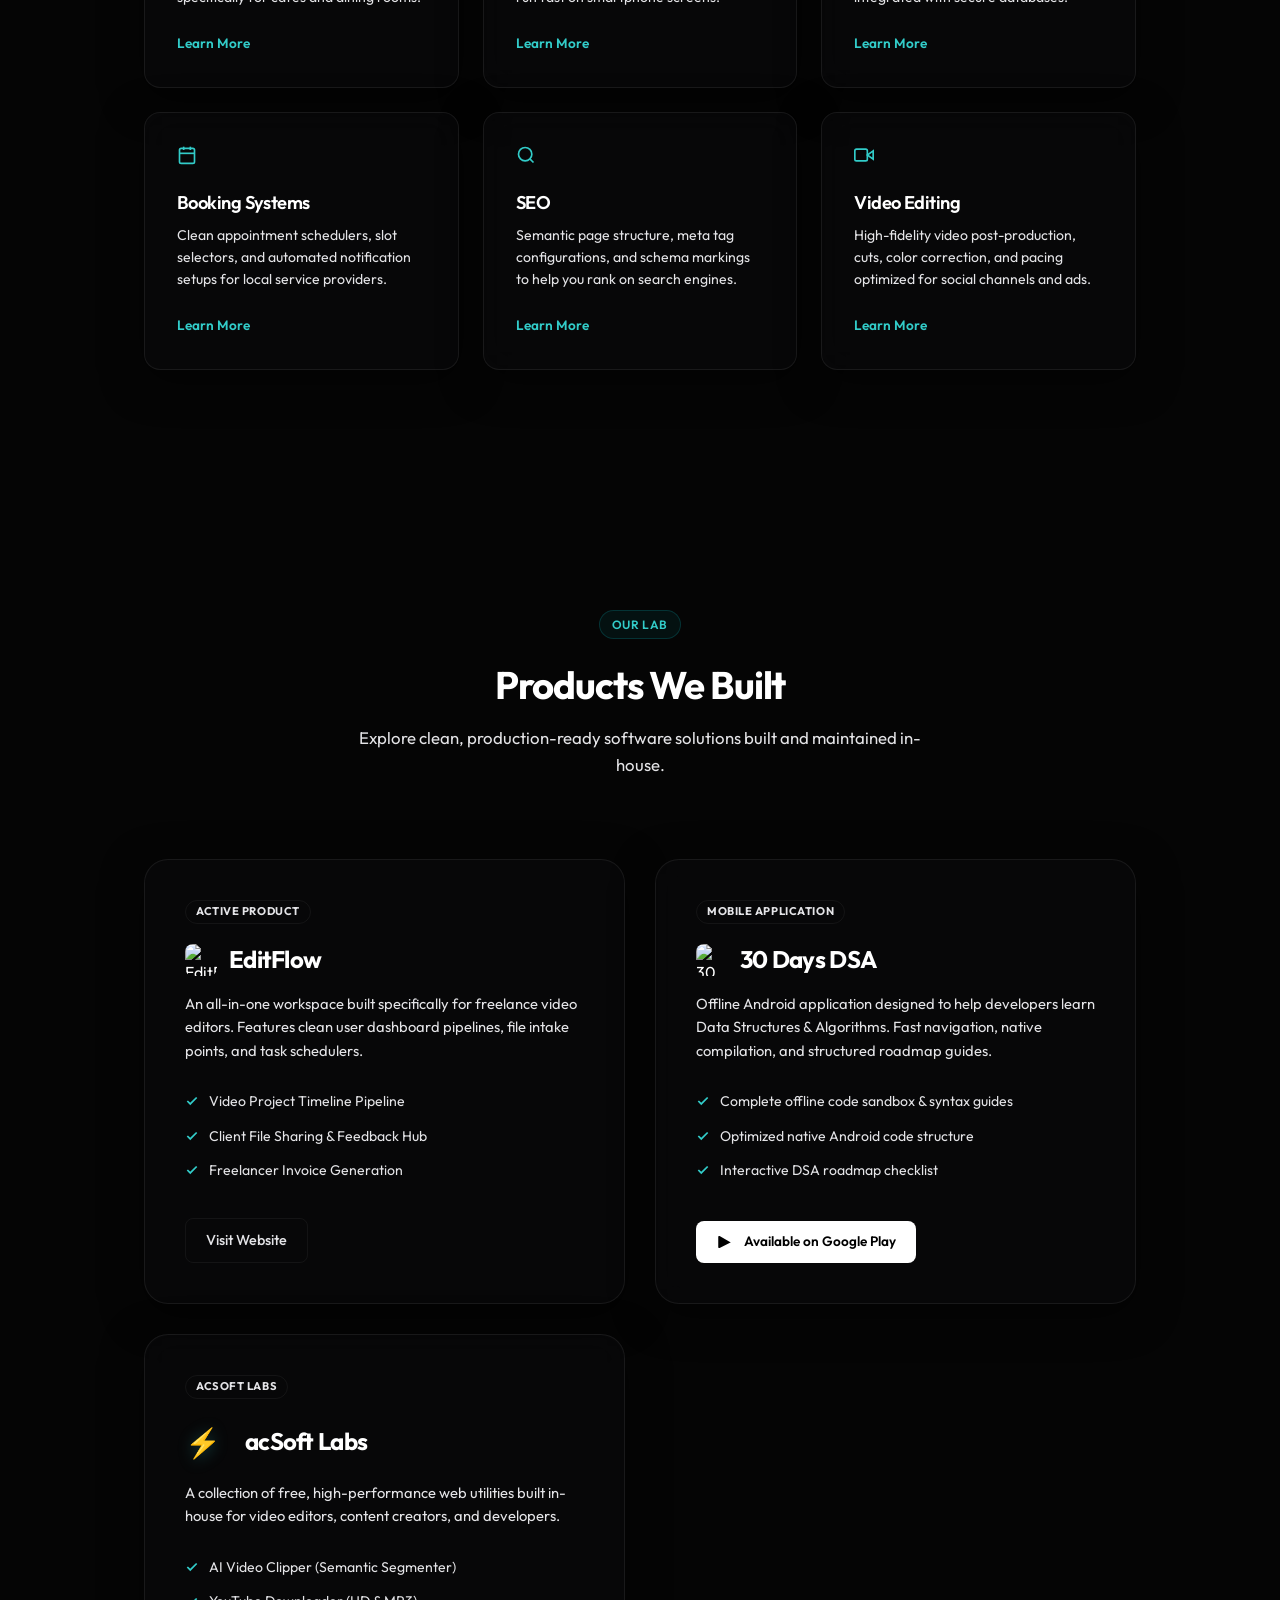
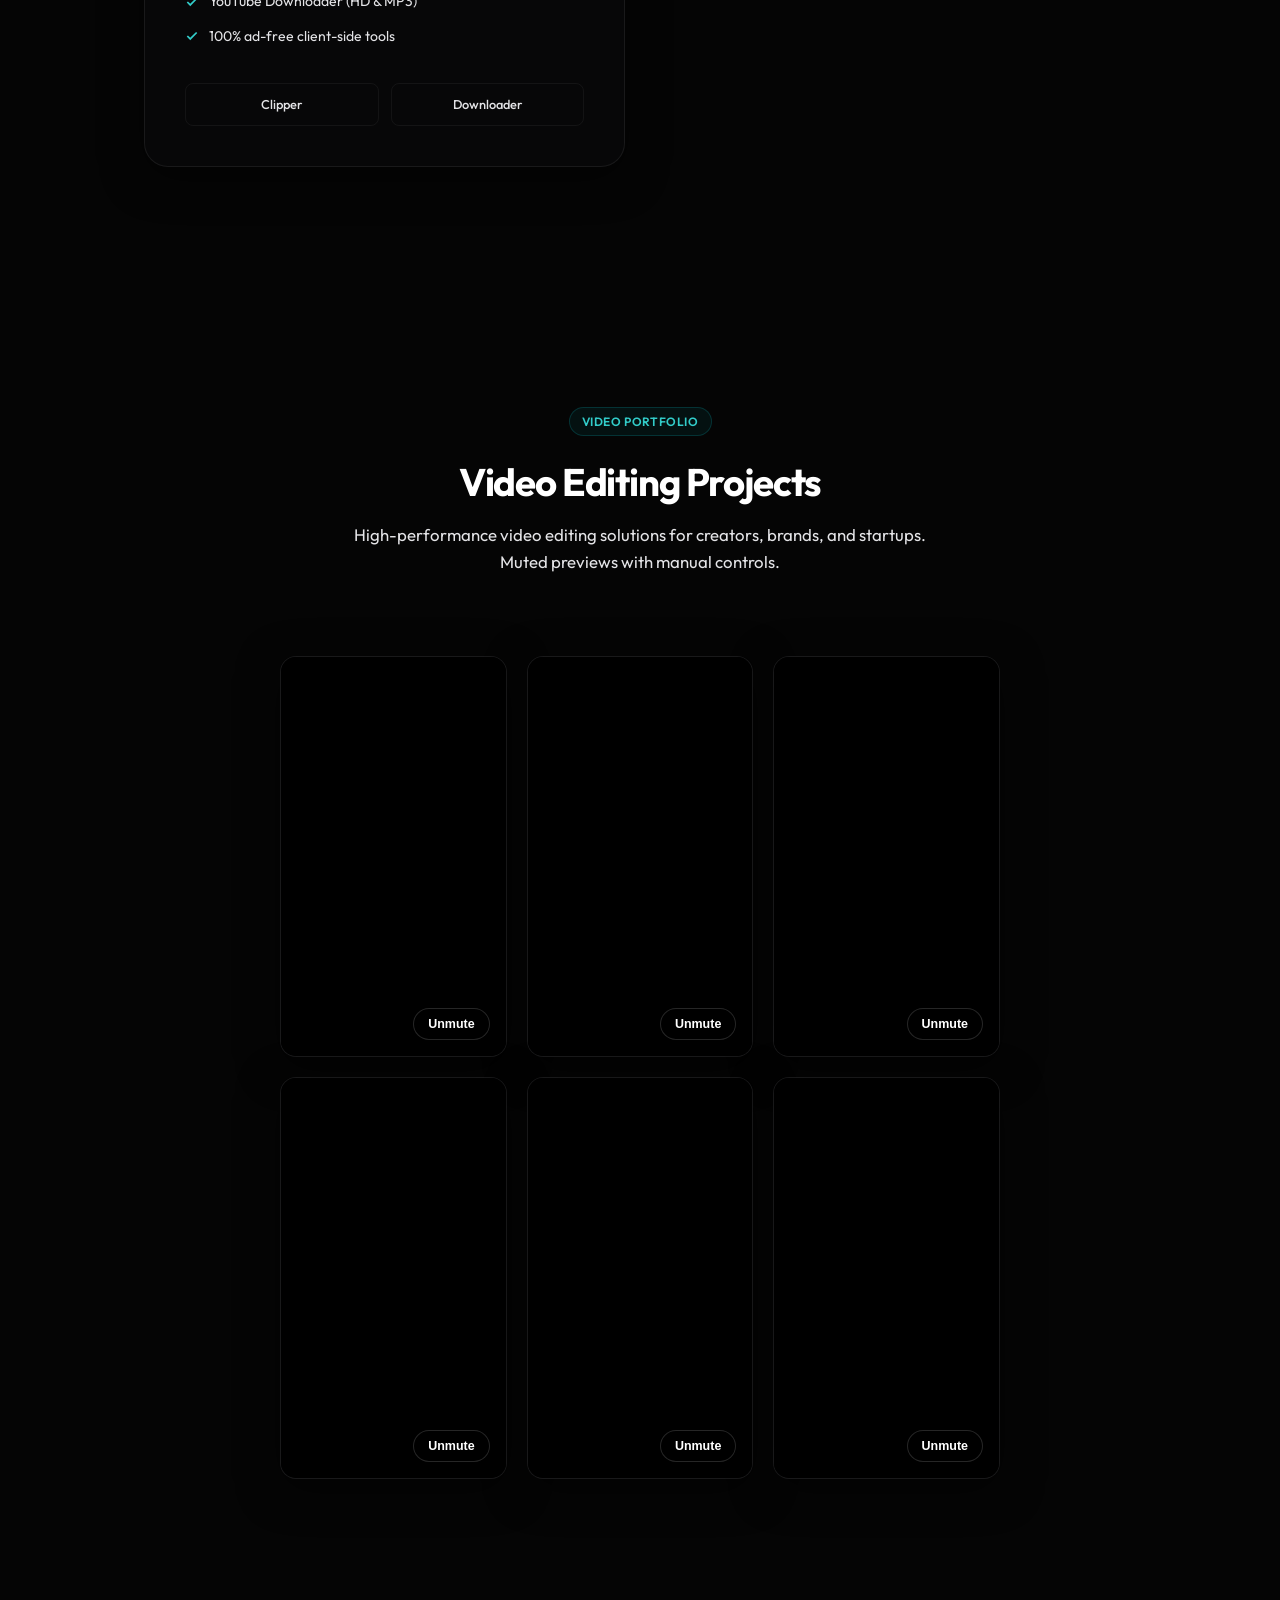
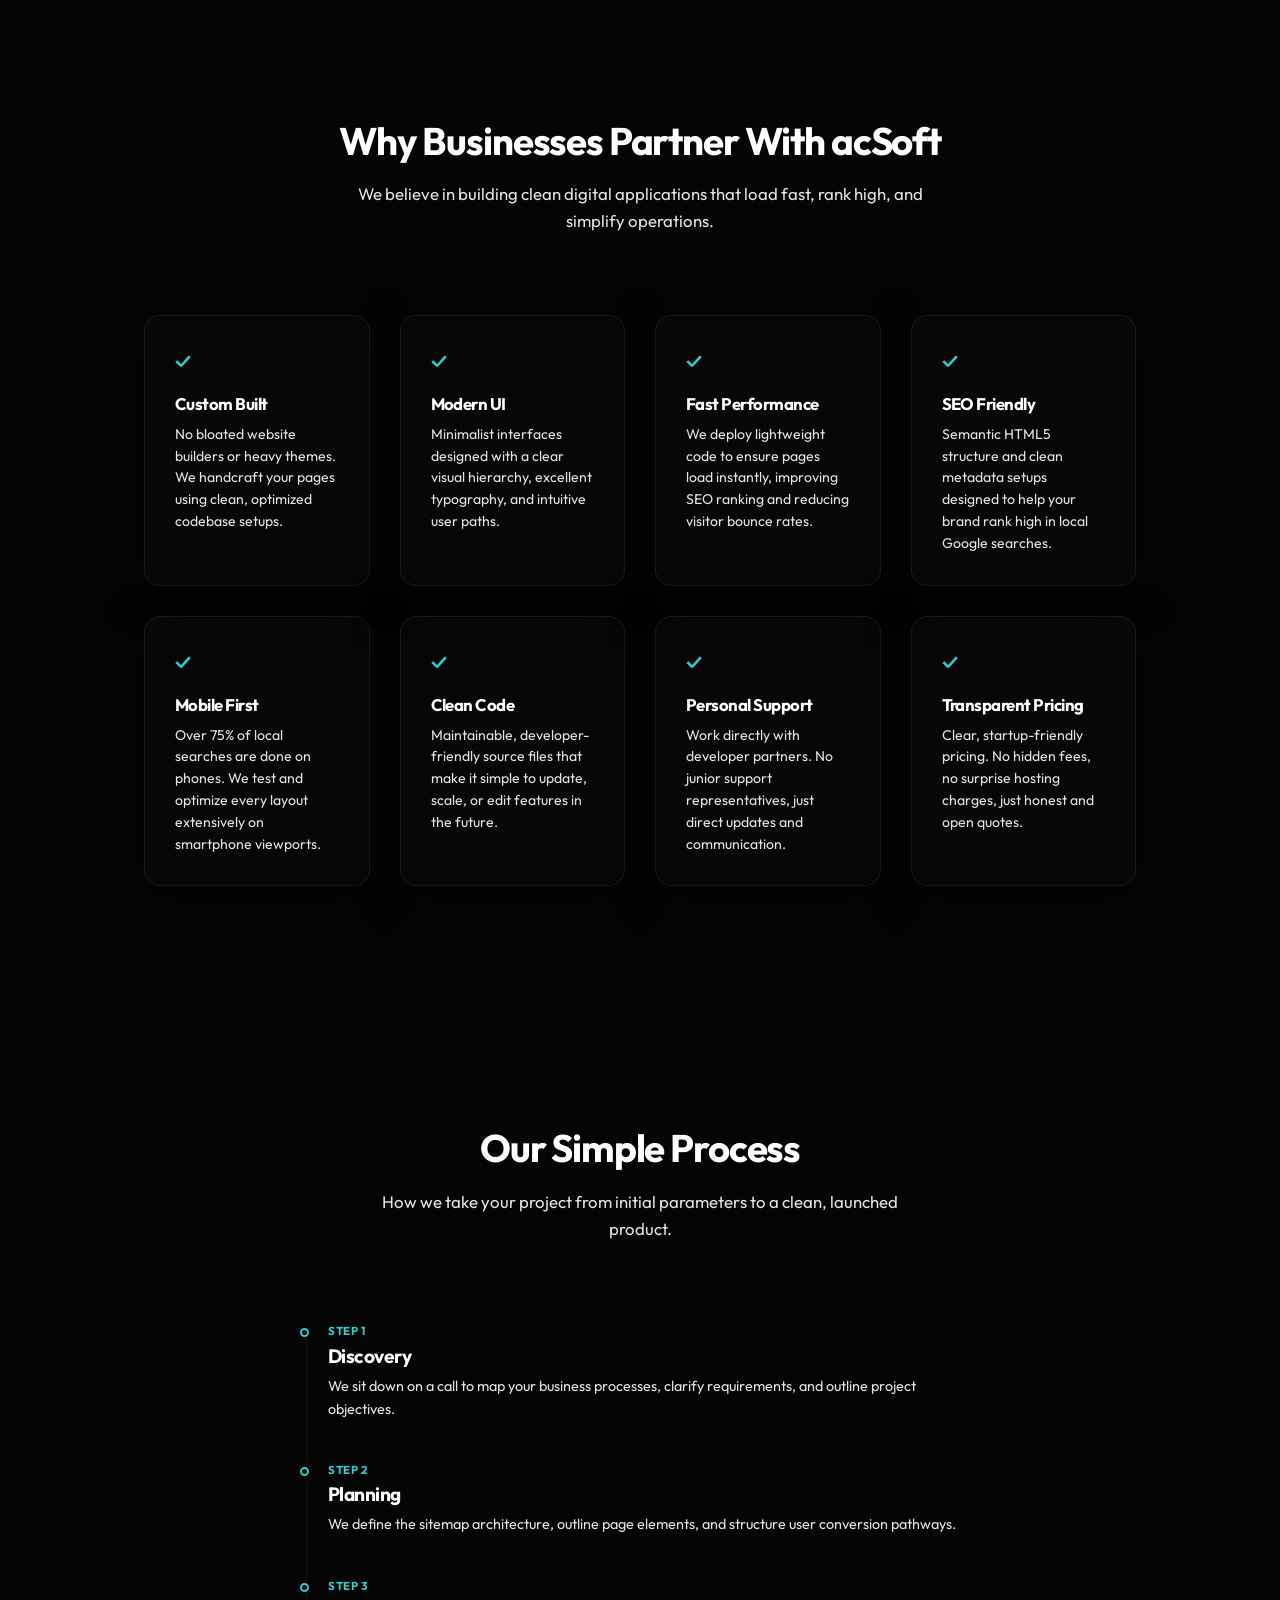
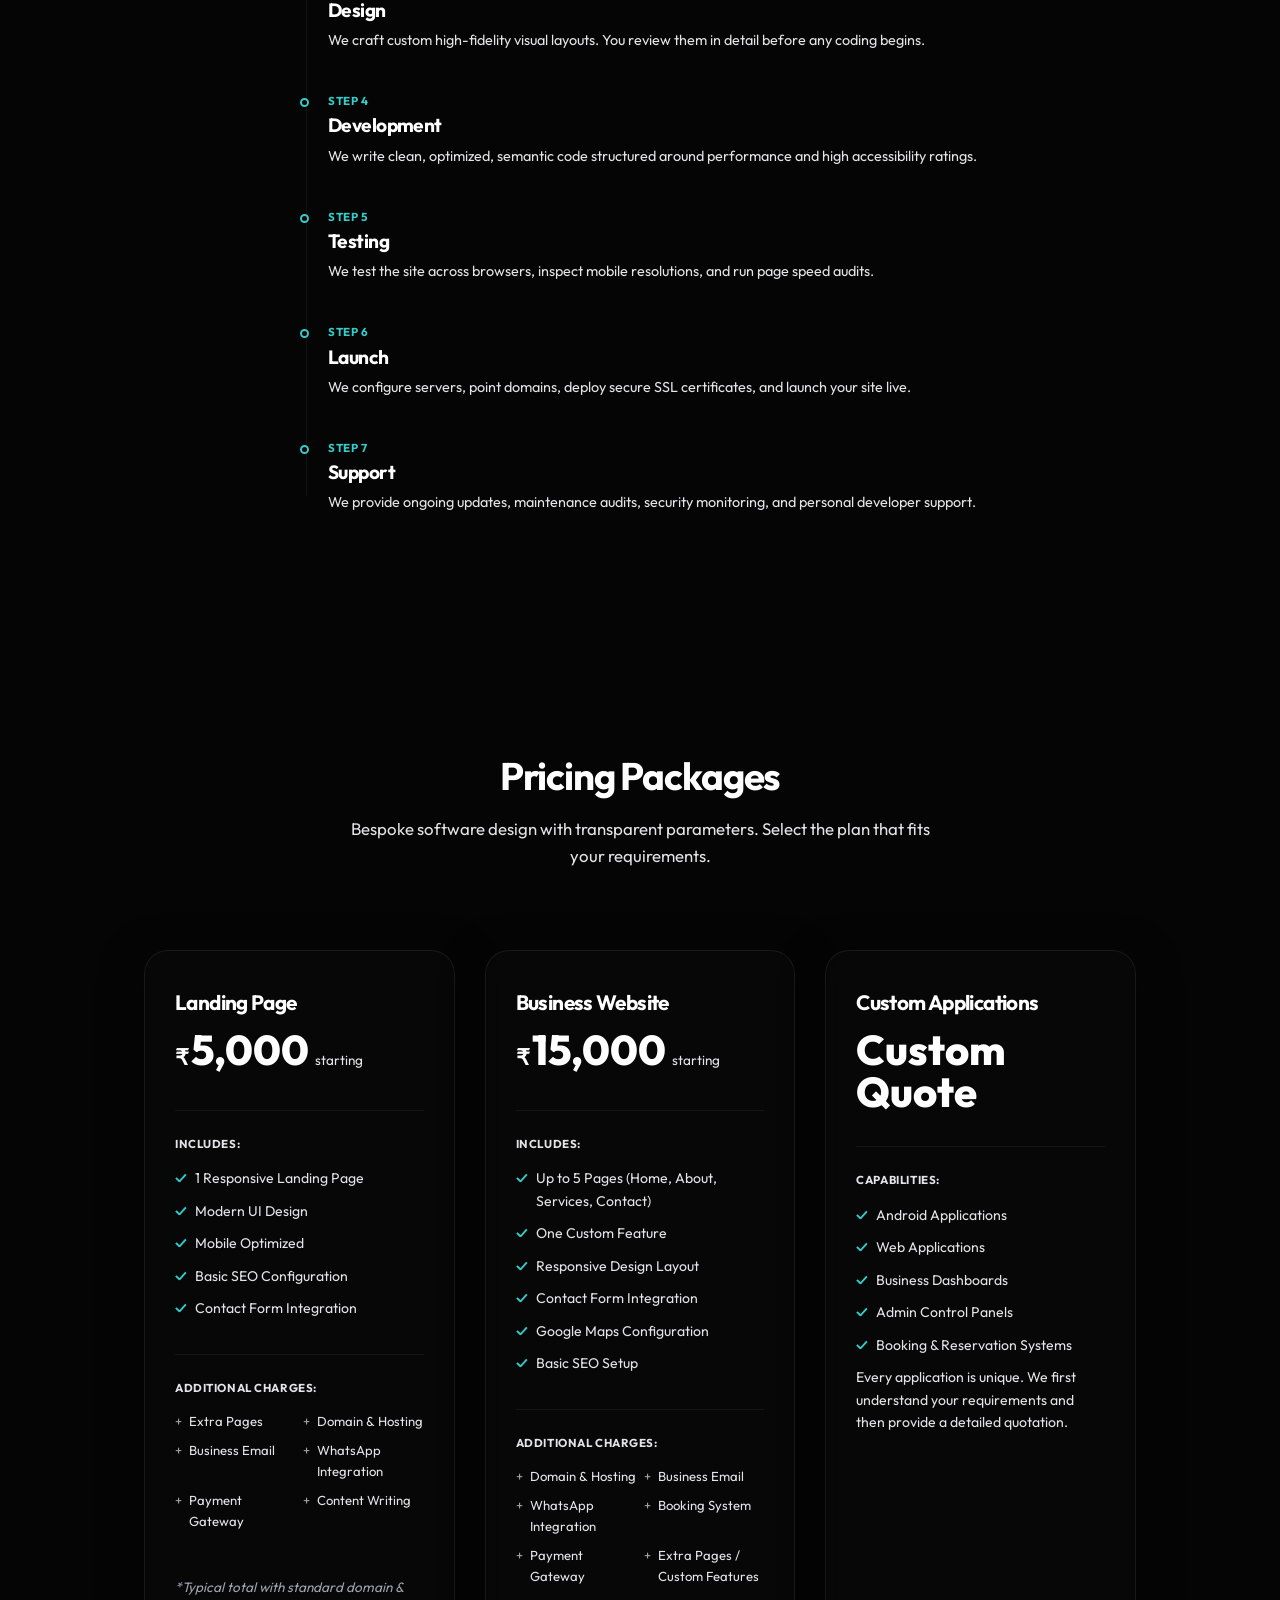
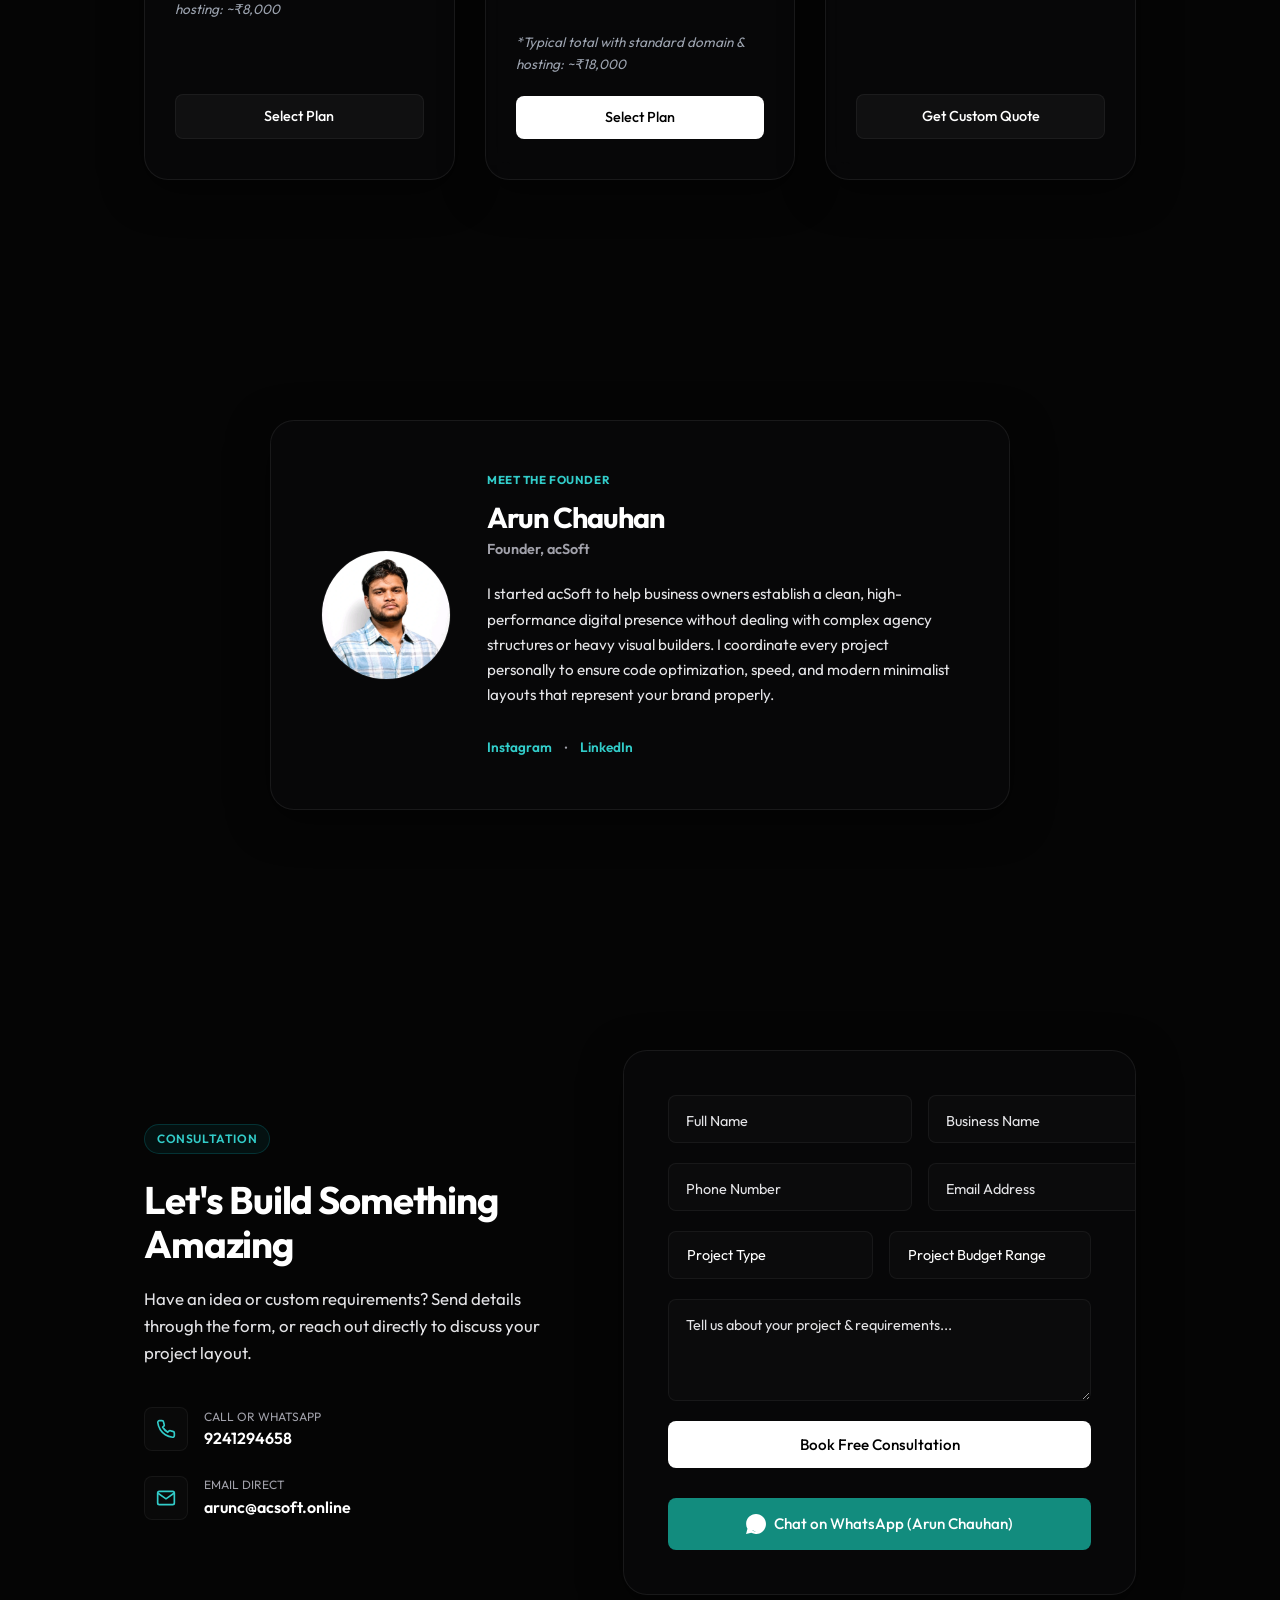
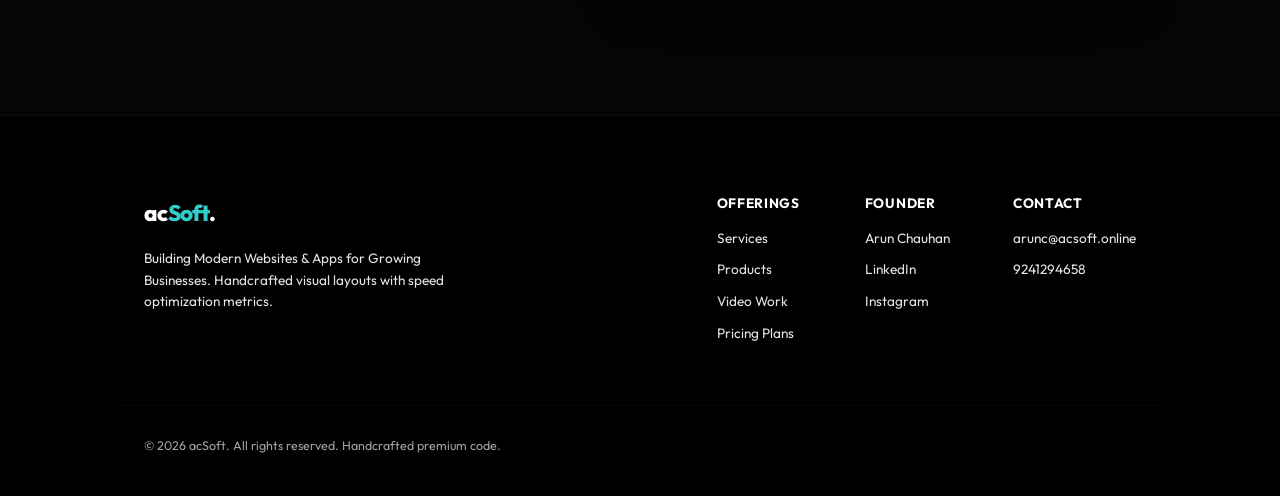
==== commit 720566ea: "Build and launch YouTube Downloader (v1.0) with HD/MP3 download support and instant thumbnail previe" ====
--- a/index.html
+++ b/index.html
@@ -327,6 +327,36 @@
                             <svg class="play-icon" viewBox="0 0 24 24" fill="currentColor" width="18" height="18"><path d="M3 5.277c0-.987.97-1.603 1.826-1.127l13.82 7.733c.896.502.896 1.752 0 1.254L4.826 19.85C3.97 20.325 3 19.709 3 18.723V5.277z"/></svg>
                             <span>Available on Google Play</span>
                         </a>
+                    </div>
+                </div>
+
+                <!-- Project 3: acSoft Labs -->
+                <div class="product-card reveal">
+                    <div class="prod-badge">acSoft Labs</div>
+                    <div class="prod-header-flex">
+                        <span style="font-size: 1.8rem; margin-right: 12px; filter: drop-shadow(0 2px 8px rgba(50,204,202,0.3));">⚡</span>
+                        <h3>acSoft Labs</h3>
+                    </div>
+                    <p class="prod-desc">A collection of free, high-performance web utilities built in-house for video editors, content creators, and developers.</p>
+                    
+                    <ul class="prod-features">
+                        <li>
+                            <svg class="check-icon" width="14" height="14" viewBox="0 0 24 24" fill="none" stroke="currentColor" stroke-width="3"><polyline points="20 6 9 17 4 12"></polyline></svg>
+                            AI Video Clipper (Semantic Segmenter)
+                        </li>
+                        <li>
+                            <svg class="check-icon" width="14" height="14" viewBox="0 0 24 24" fill="none" stroke="currentColor" stroke-width="3"><polyline points="20 6 9 17 4 12"></polyline></svg>
+                            YouTube Downloader (HD & MP3)
+                        </li>
+                        <li>
+                            <svg class="check-icon" width="14" height="14" viewBox="0 0 24 24" fill="none" stroke="currentColor" stroke-width="3"><polyline points="20 6 9 17 4 12"></polyline></svg>
+                            100% ad-free client-side tools
+                        </li>
+                    </ul>
+                    
+                    <div class="product-cta" style="display: flex; gap: 12px; margin-top: auto;">
+                        <a href="tools/clipper/index.html" class="btn btn-outline" style="flex: 1; text-align: center; font-size: 0.8rem; padding: 10px 0; border: 1px solid var(--color-border); border-radius: 8px;">Clipper</a>
+                        <a href="tools/yt-downloader/index.html" class="btn btn-outline" style="flex: 1; text-align: center; font-size: 0.8rem; padding: 10px 0; border: 1px solid var(--color-border); border-radius: 8px;">Downloader</a>
                     </div>
                 </div>
             </div>
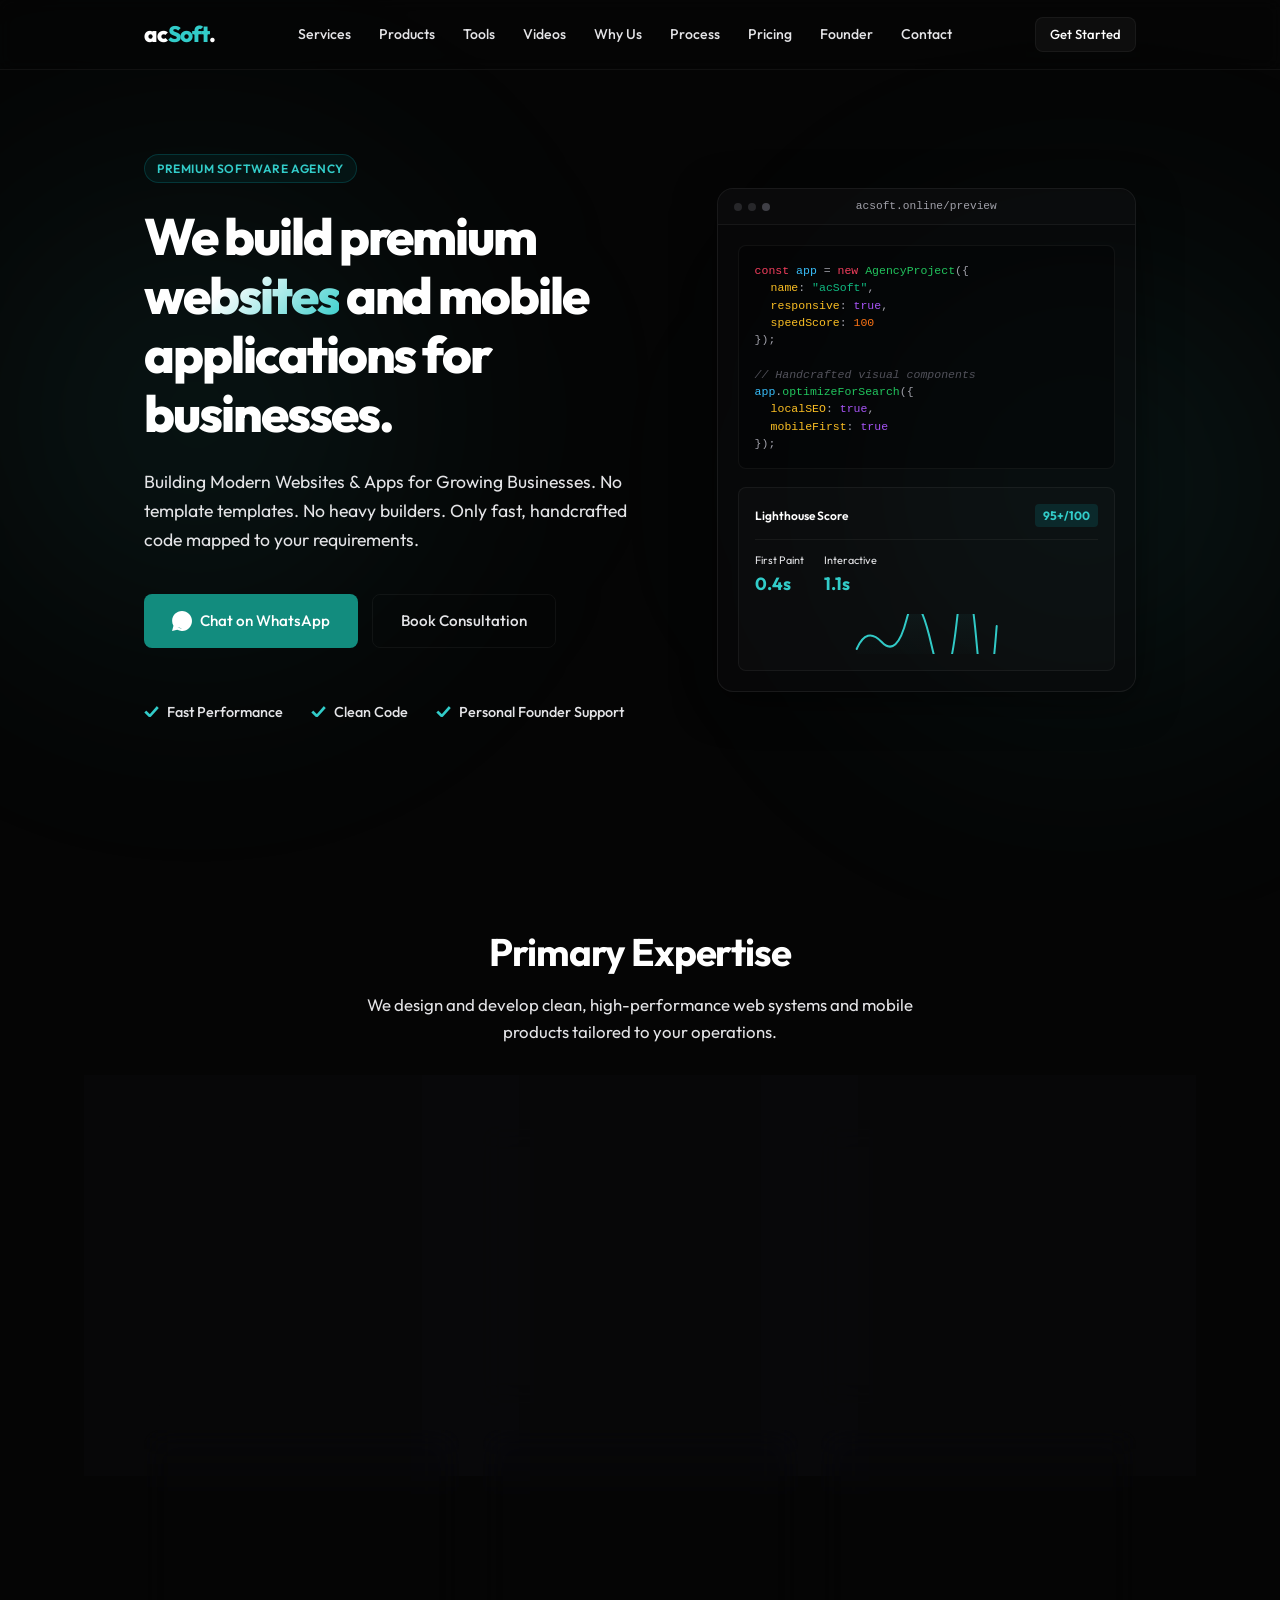
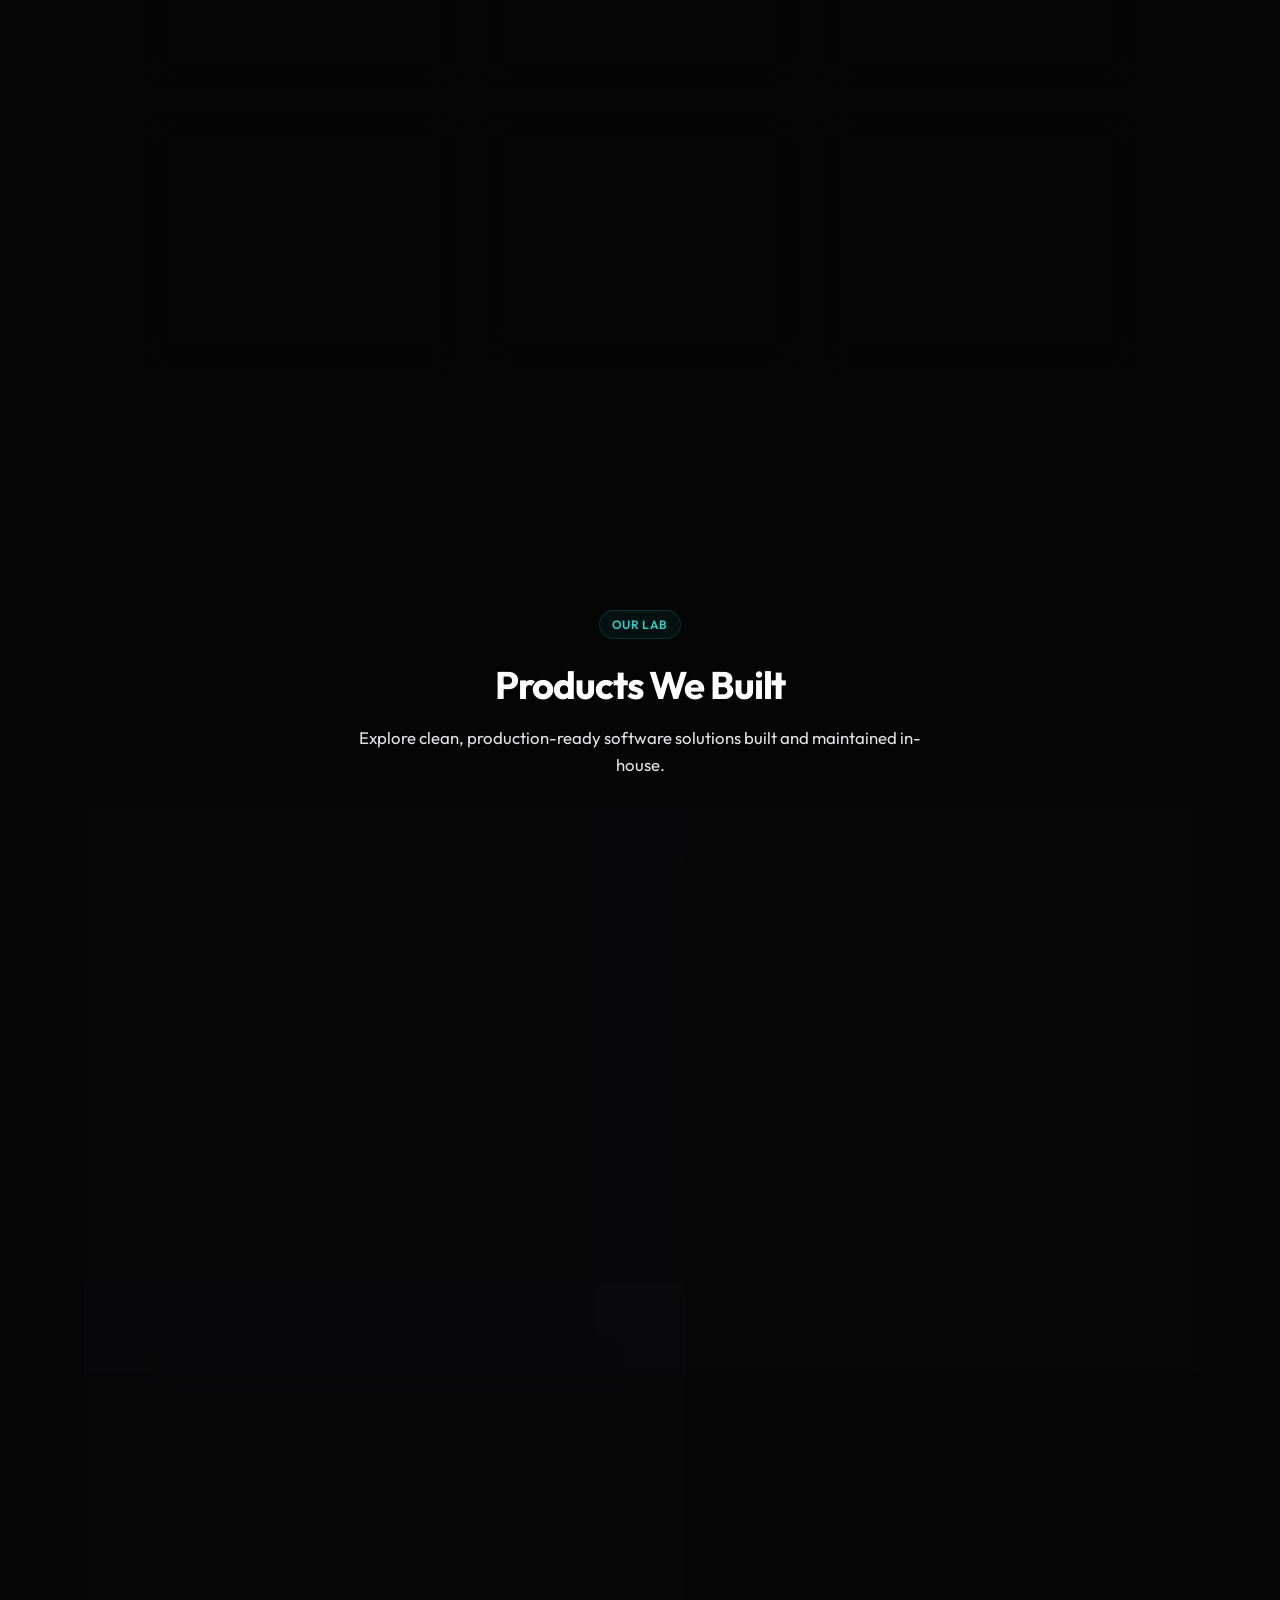
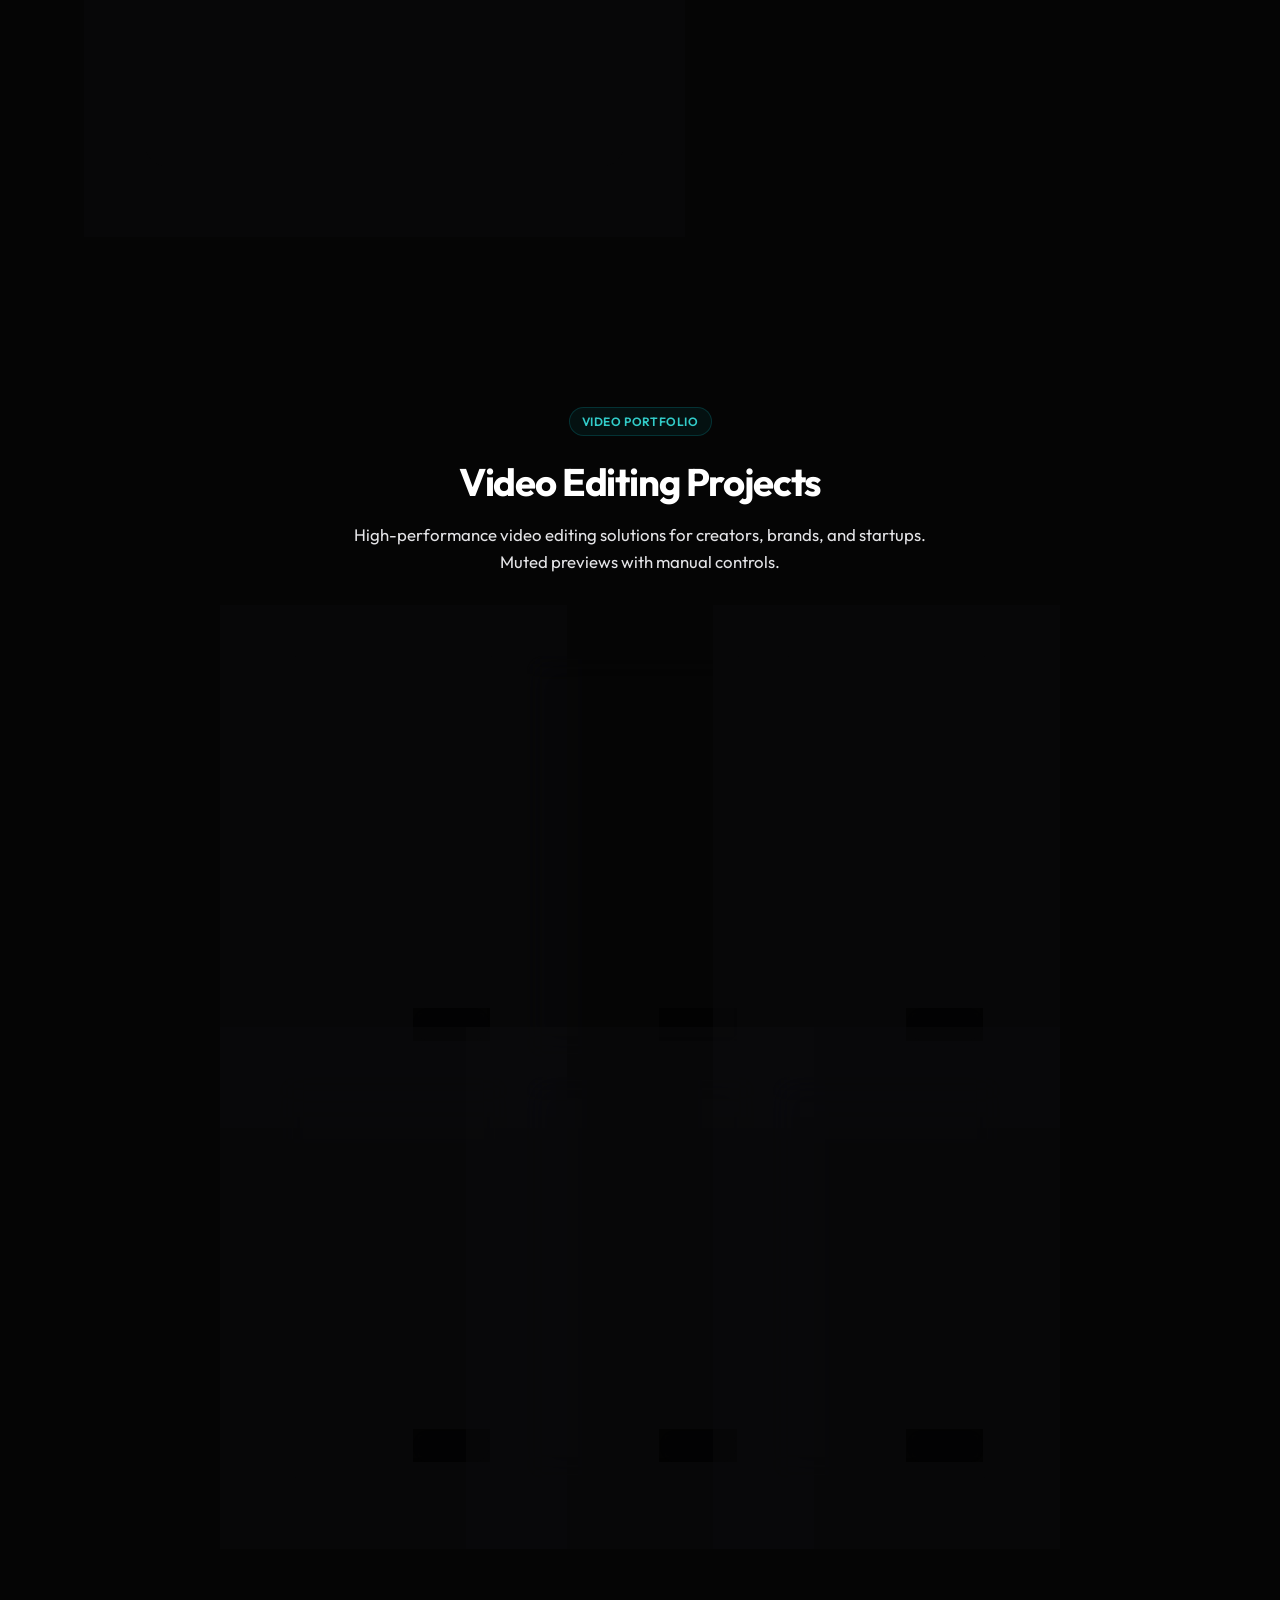
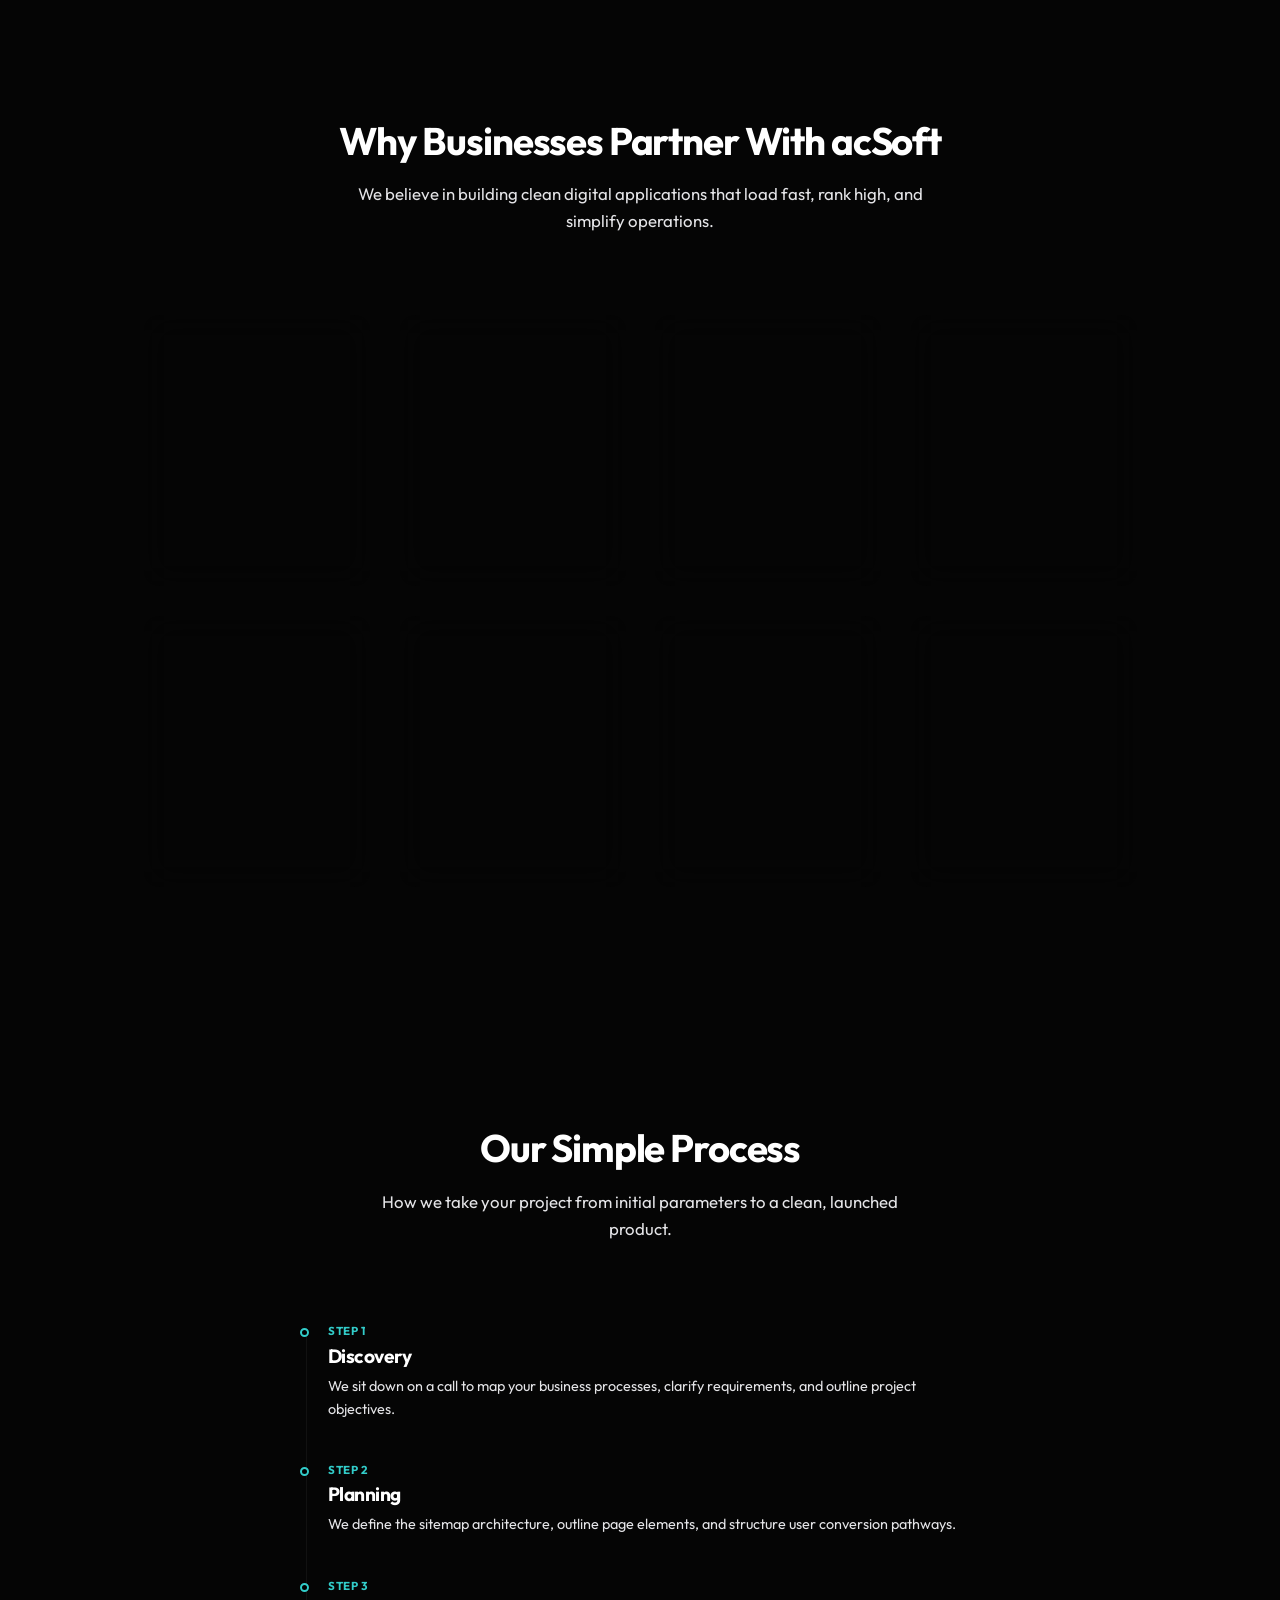
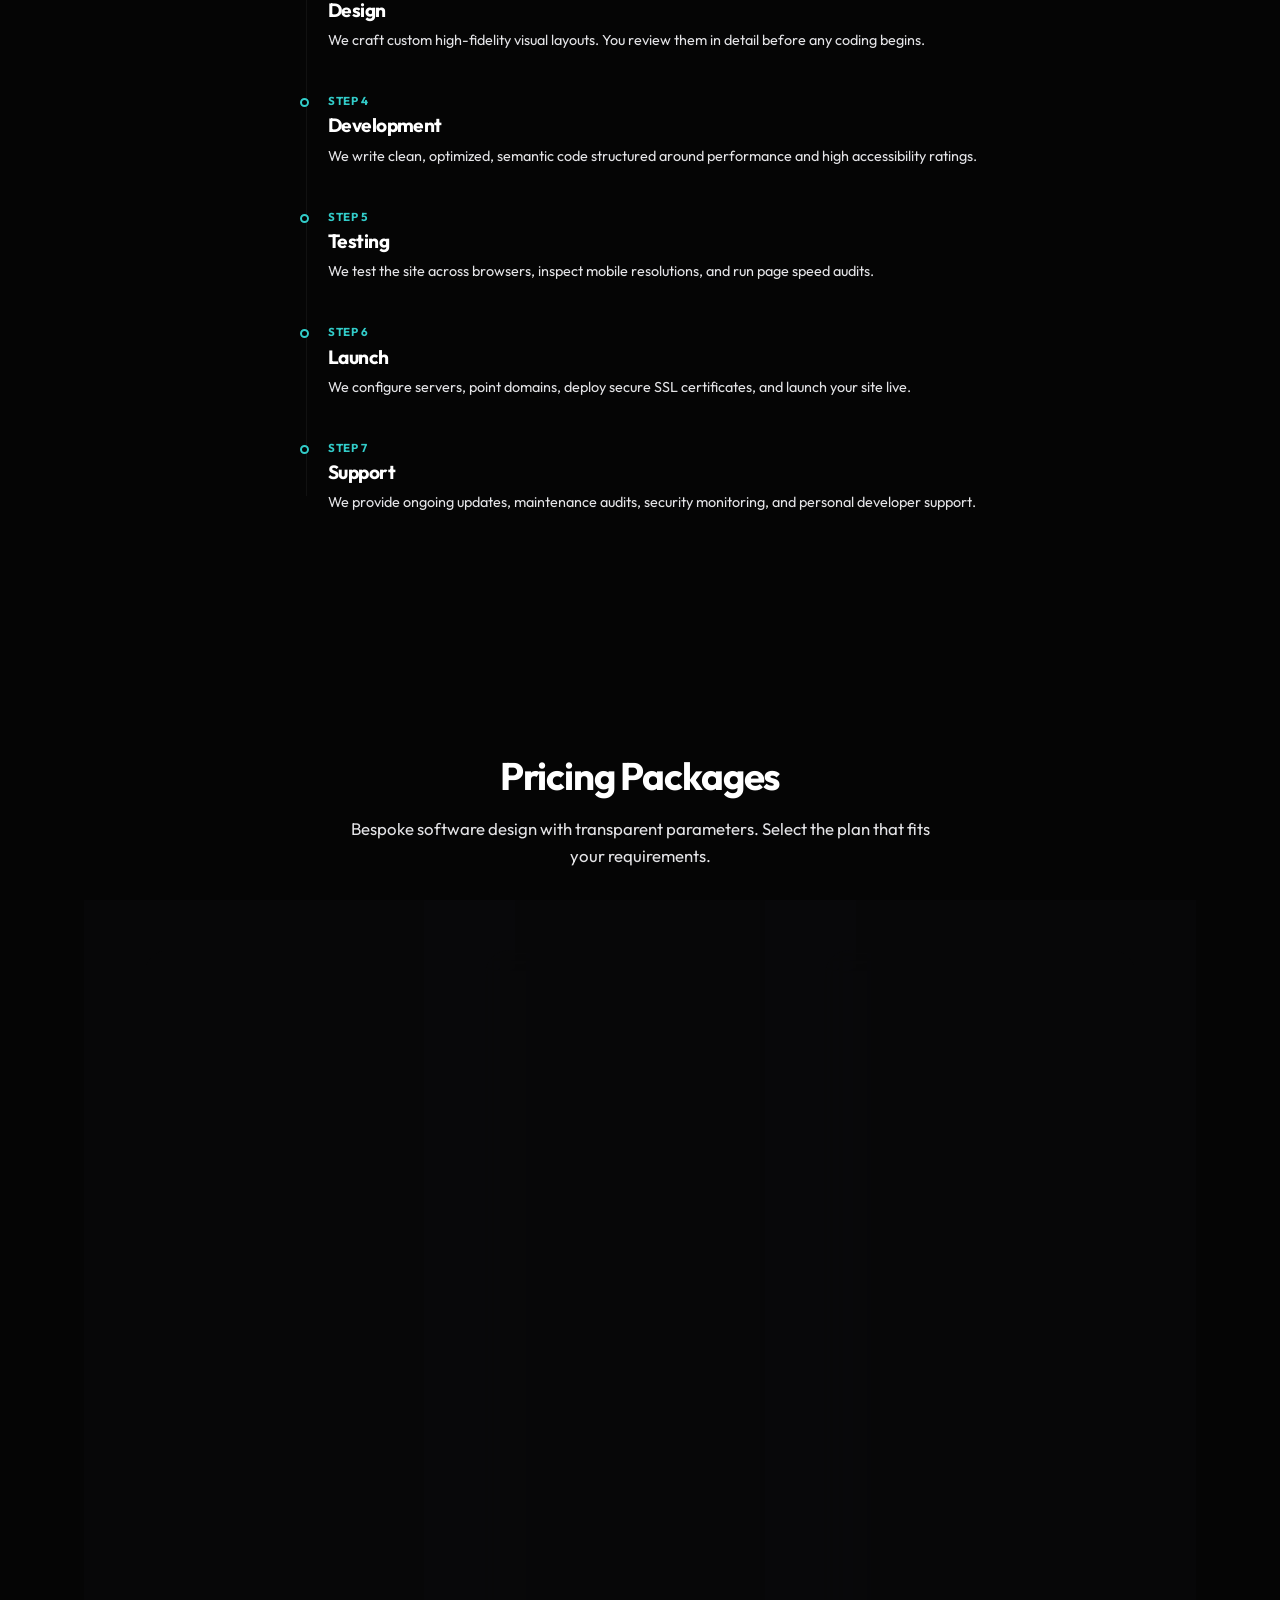
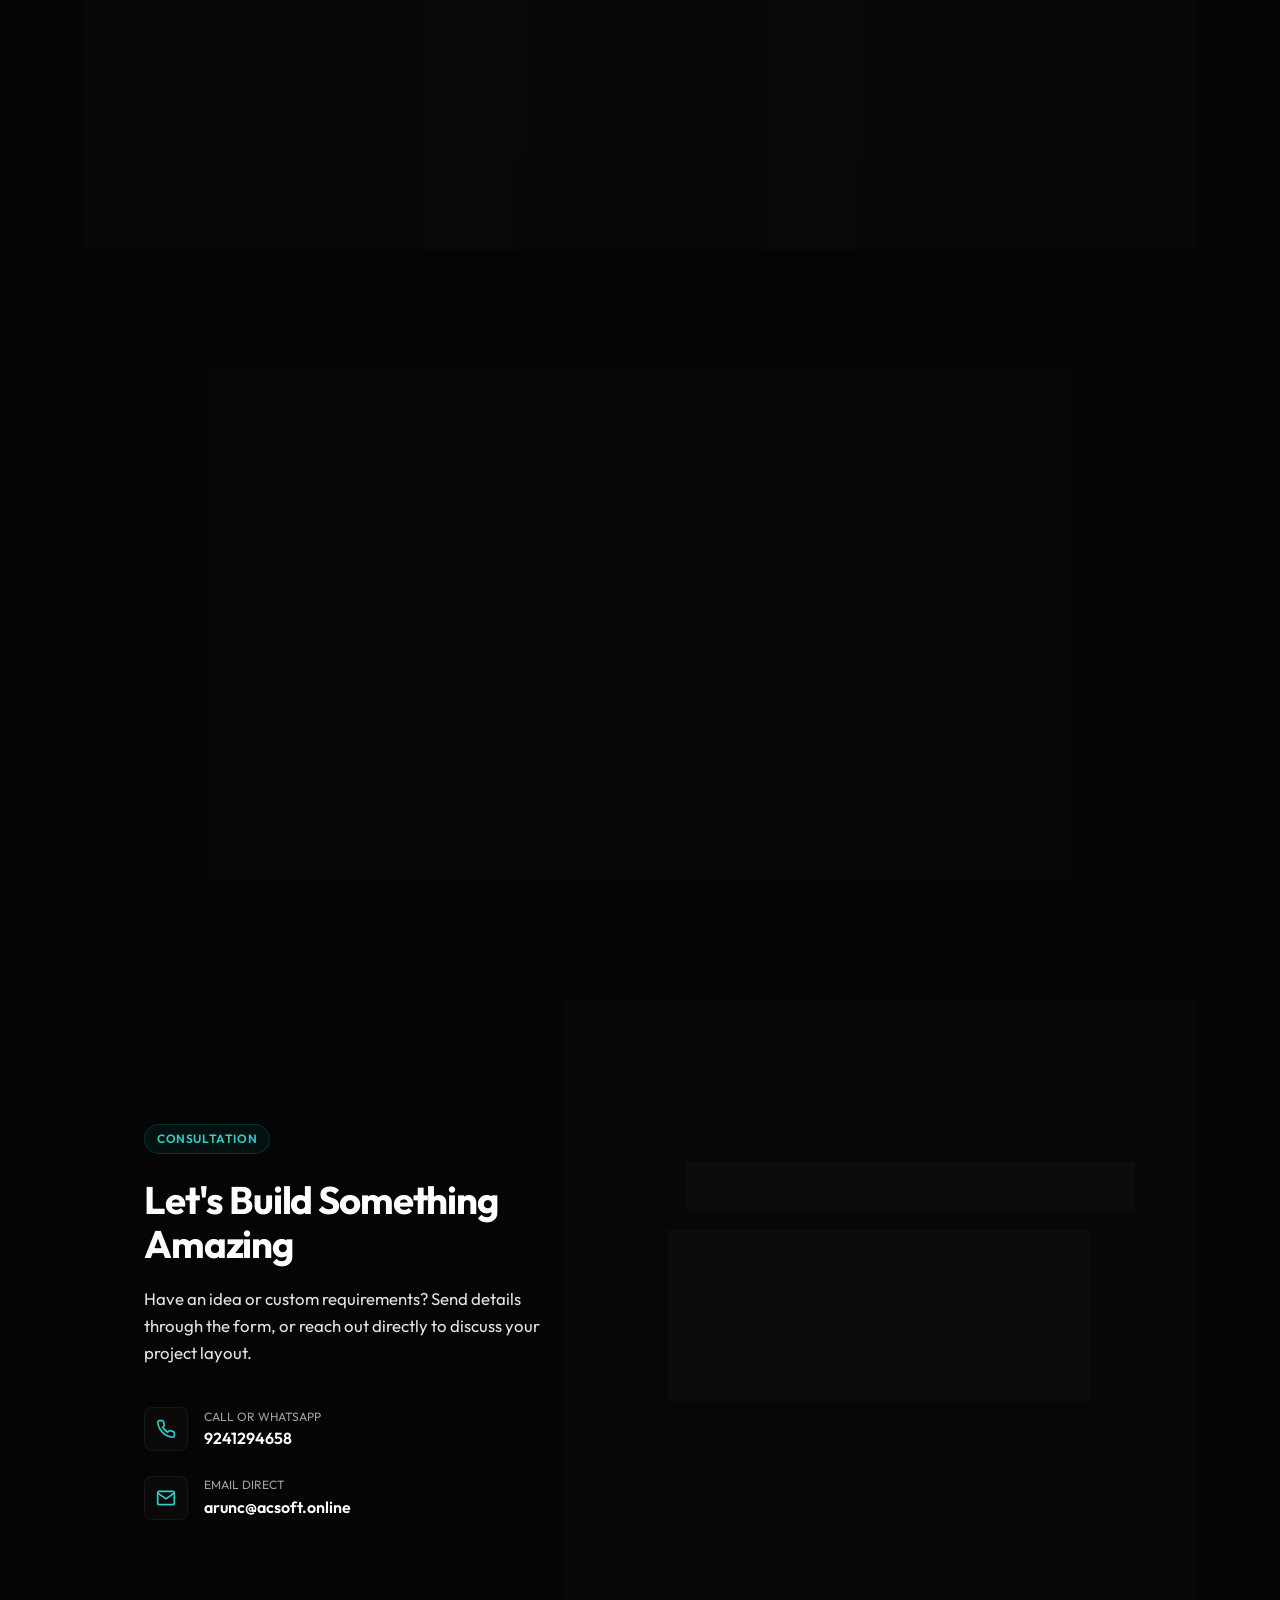
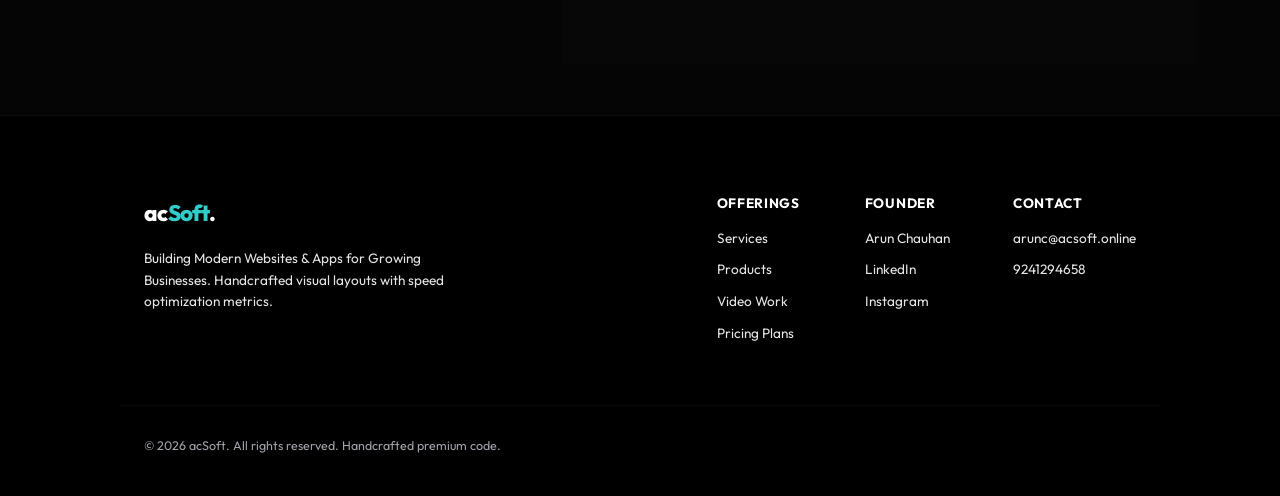
==== commit c52e6b56: "Create dedicated Tools landing page and add links inside main desktop and mobile headers" ====
--- a/index.html
+++ b/index.html
@@ -39,6 +39,7 @@
             <nav class="nav-menu" id="navMenu">
                 <a href="#services" class="nav-link">Services</a>
                 <a href="#products" class="nav-link">Products</a>
+                <a href="tools/" class="nav-link">Tools</a>
                 <a href="#portfolio" class="nav-link">Videos</a>
                 <a href="#why-us" class="nav-link">Why Us</a>
                 <a href="#process" class="nav-link">Process</a>
@@ -61,6 +62,7 @@
     <div class="mobile-nav" id="mobileNav">
         <a href="#services" class="mobile-link">Services</a>
         <a href="#products" class="mobile-link">Products</a>
+        <a href="tools/" class="mobile-link">Tools</a>
         <a href="#portfolio" class="mobile-link">Videos</a>
         <a href="#why-us" class="mobile-link">Why Us</a>
         <a href="#process" class="mobile-link">Process</a>
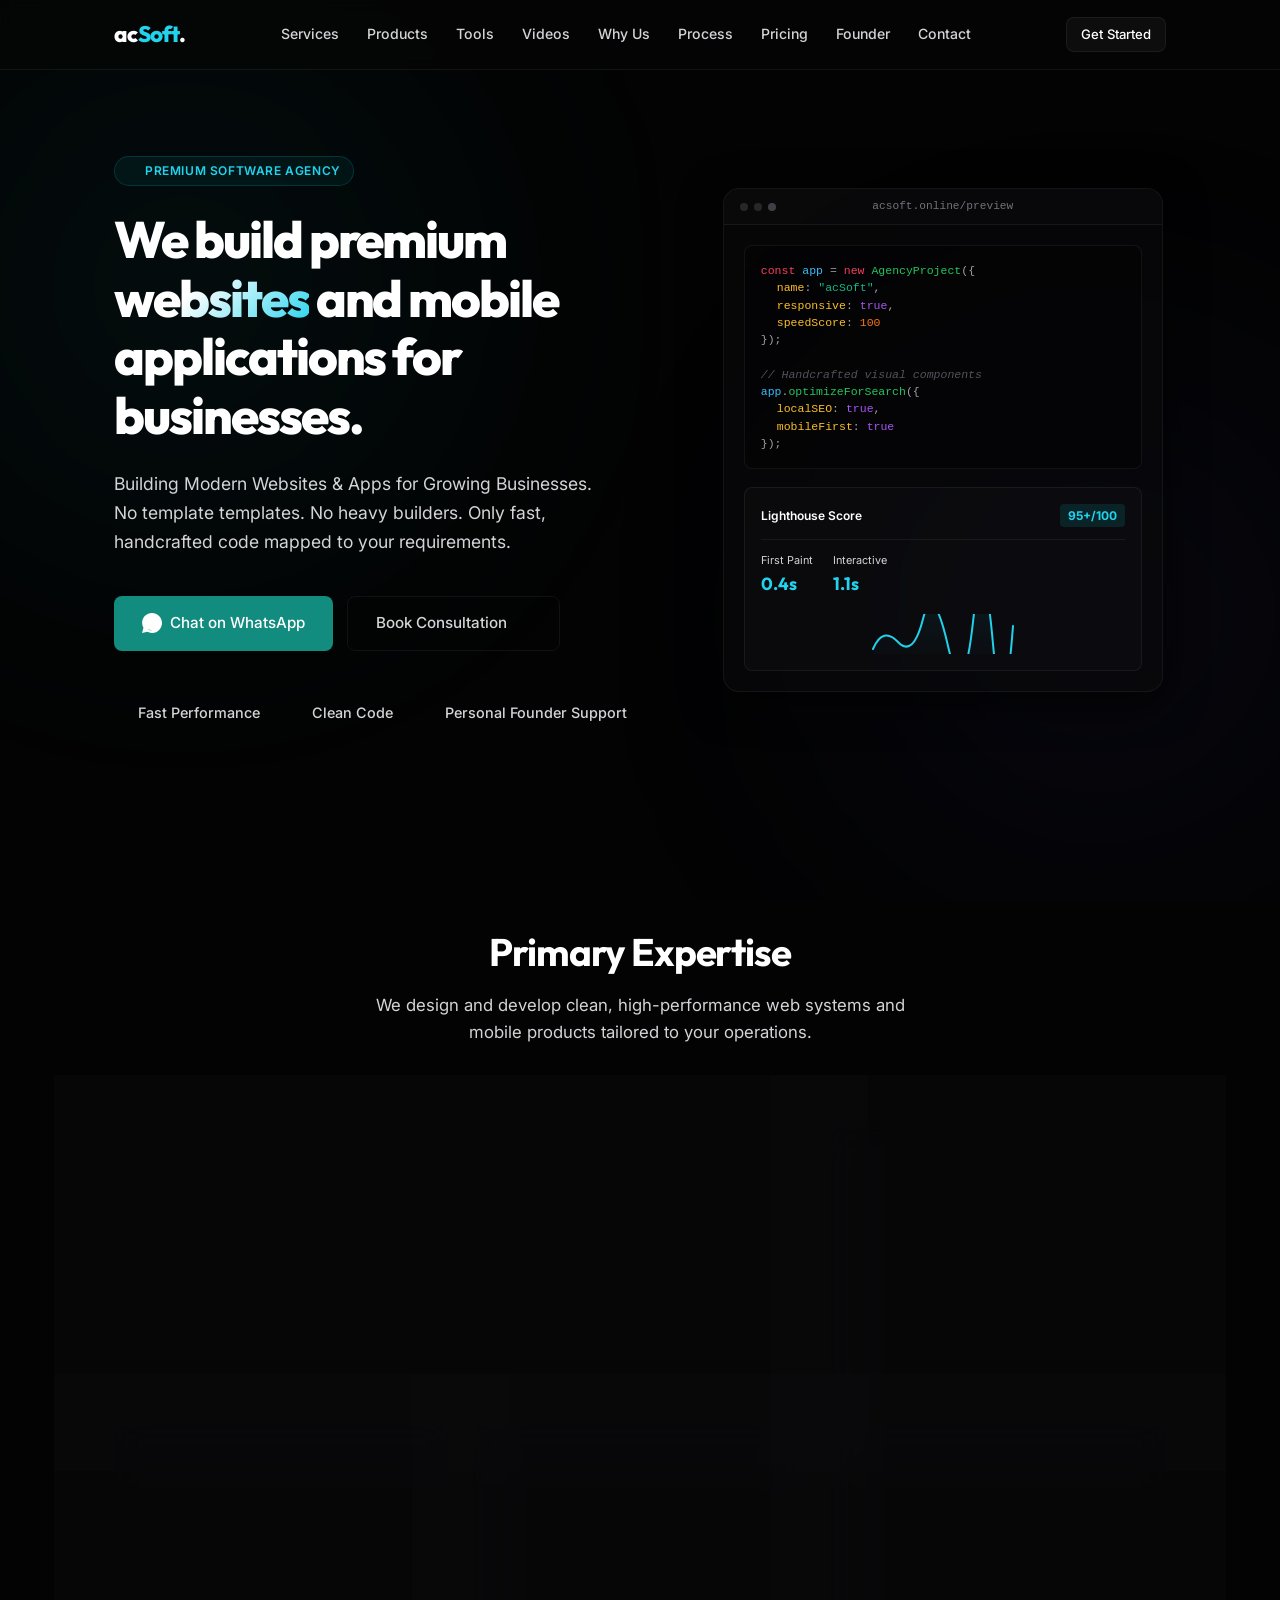
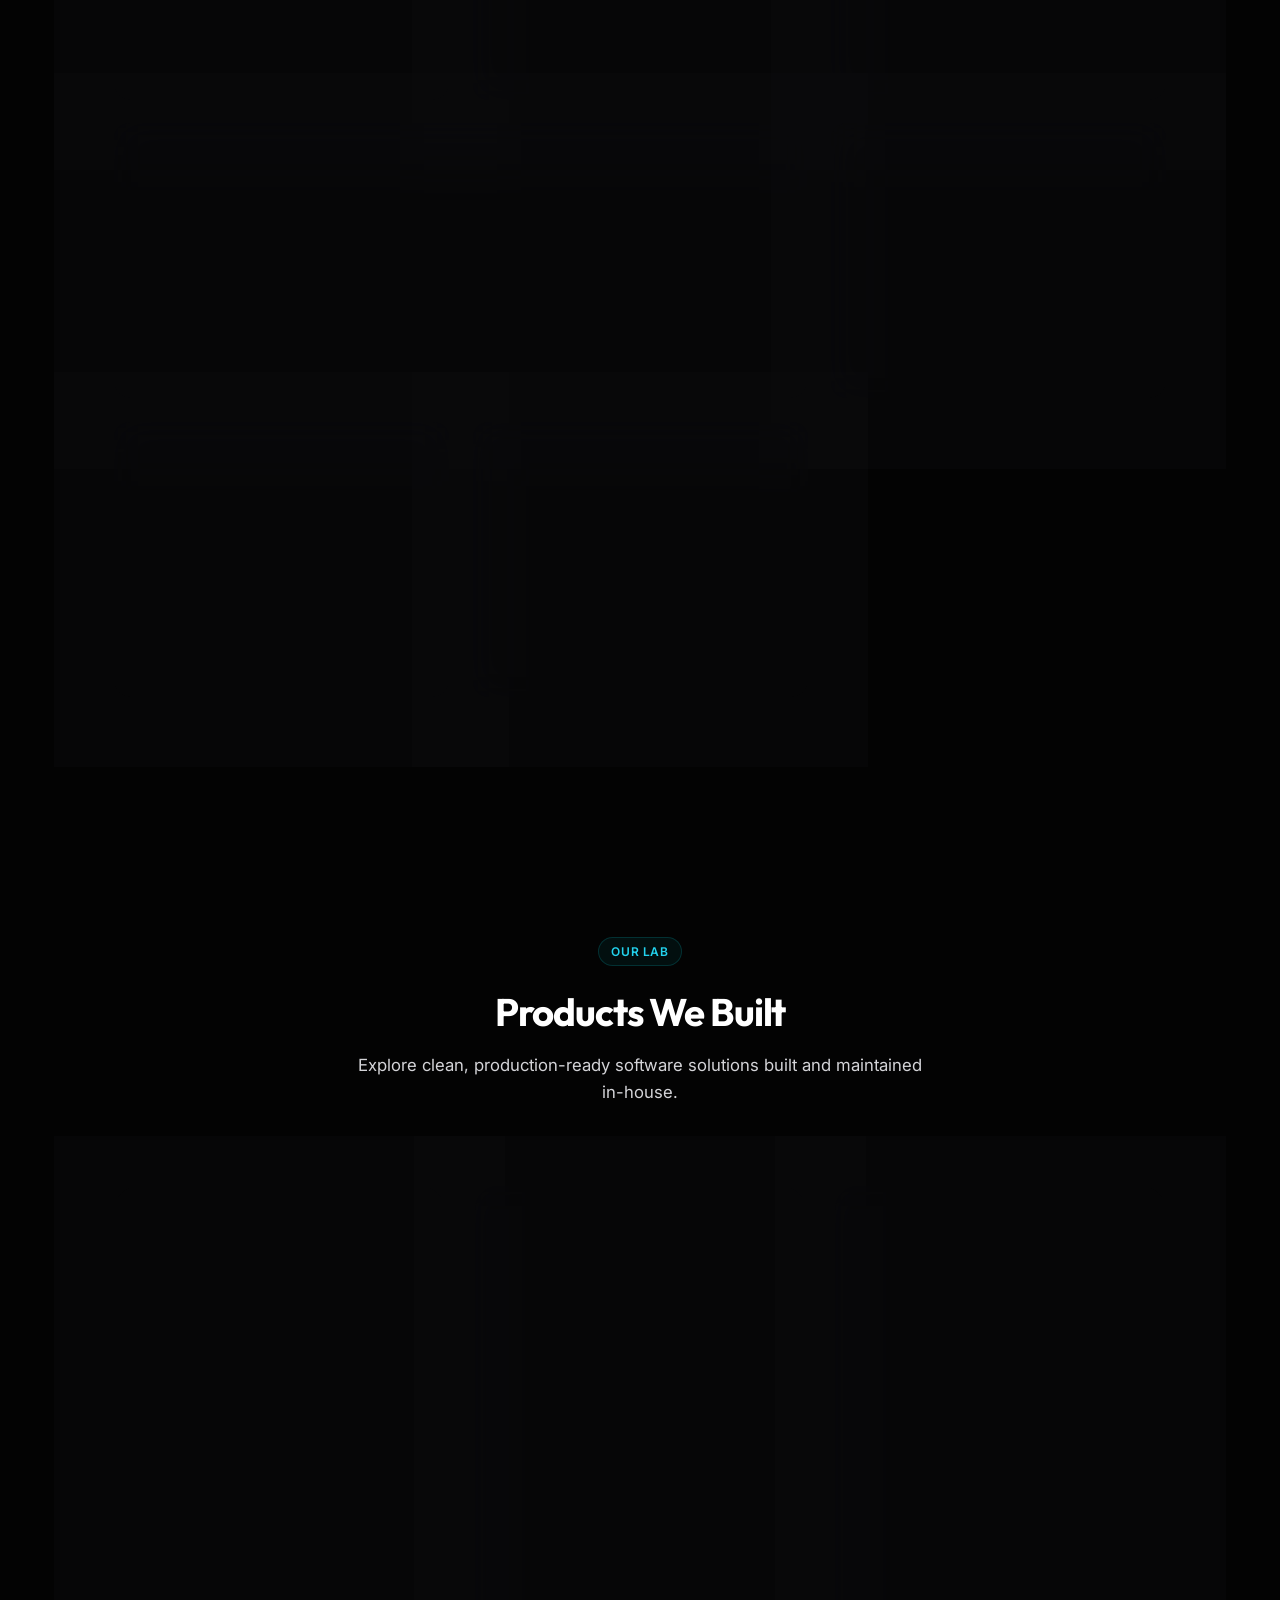
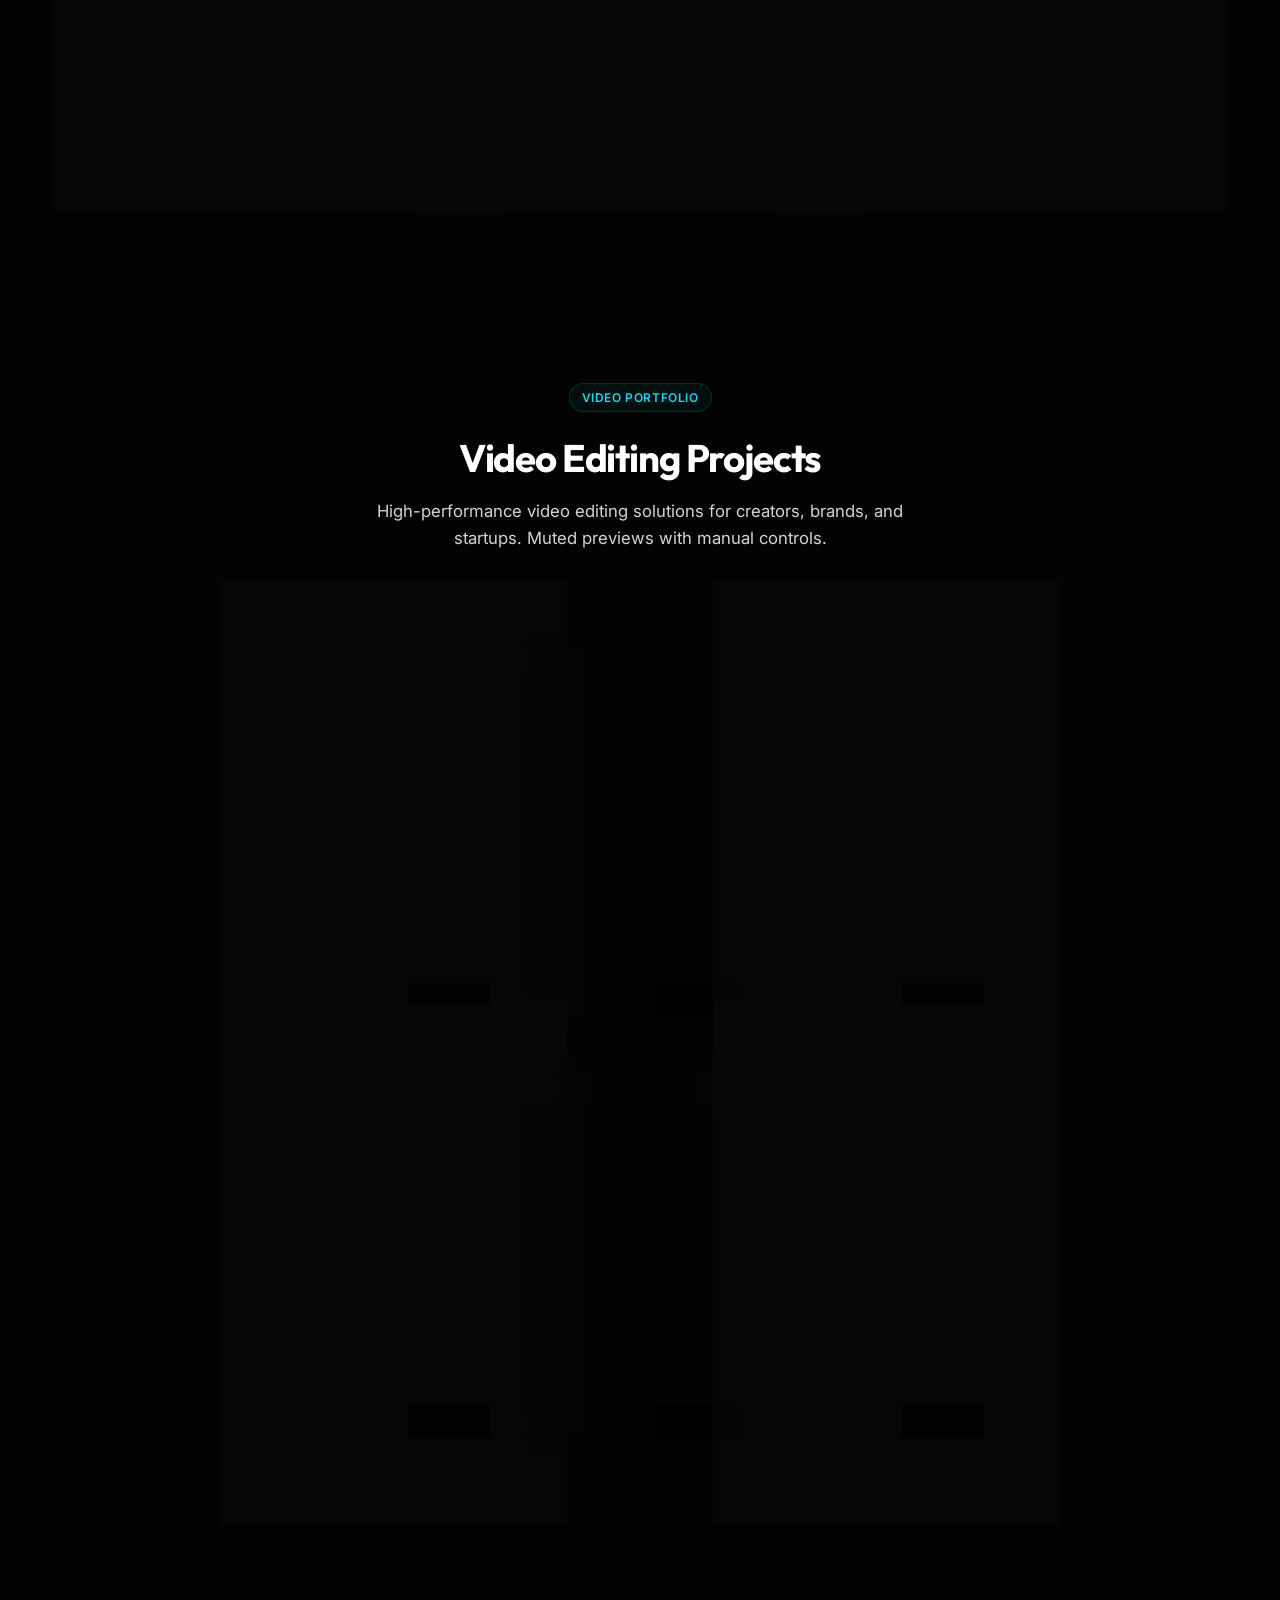
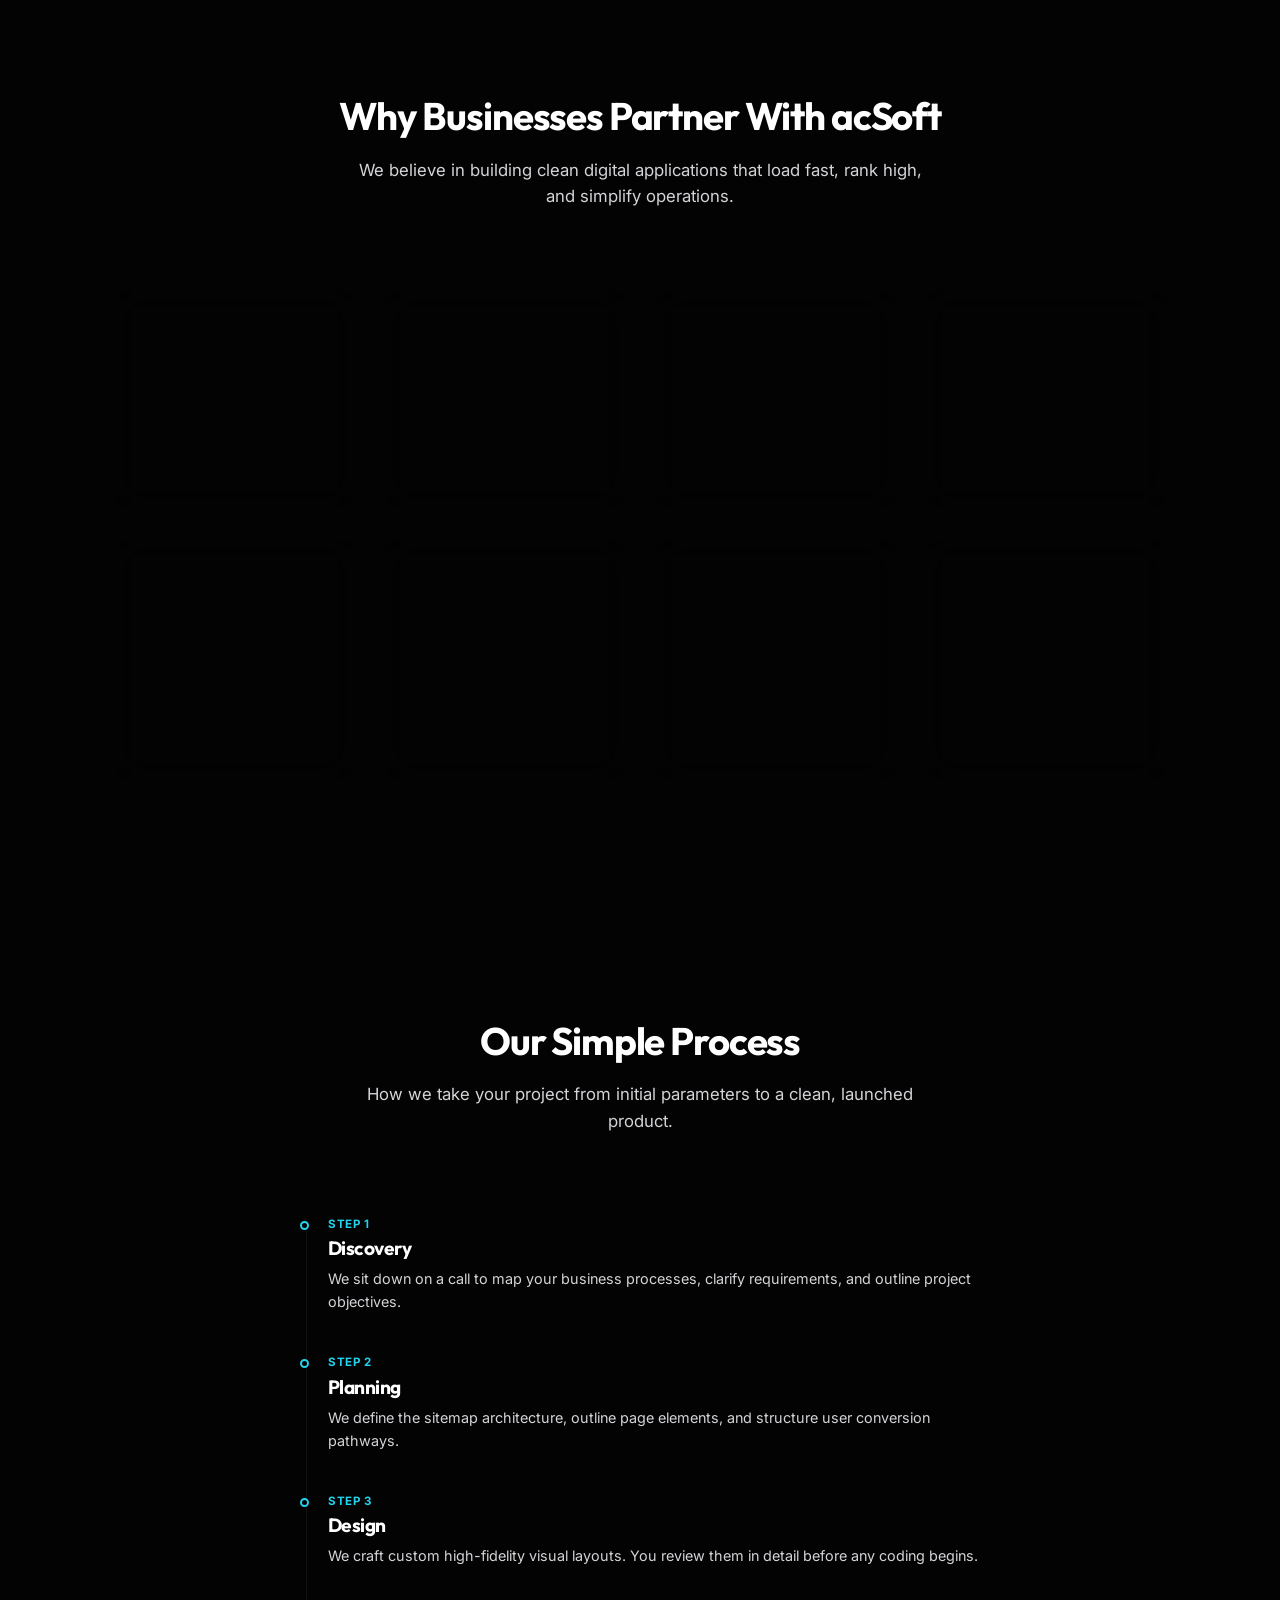
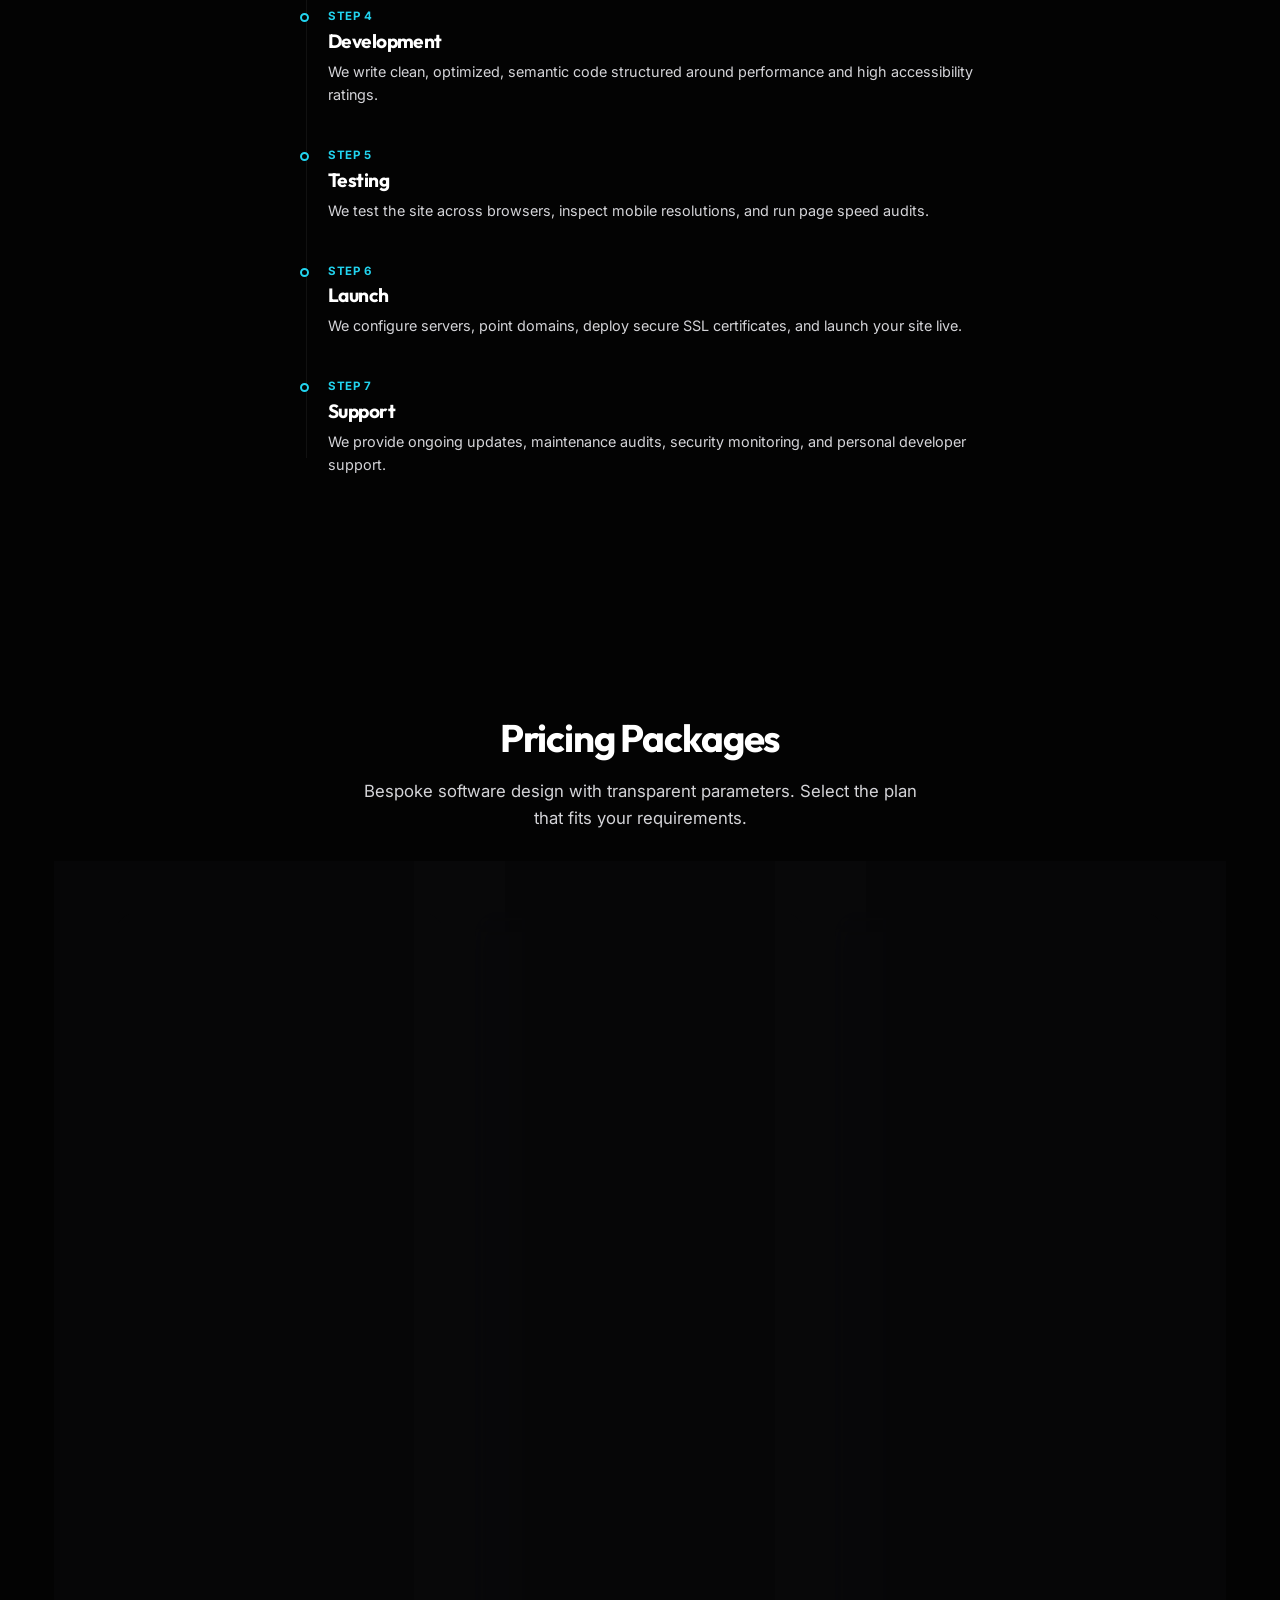
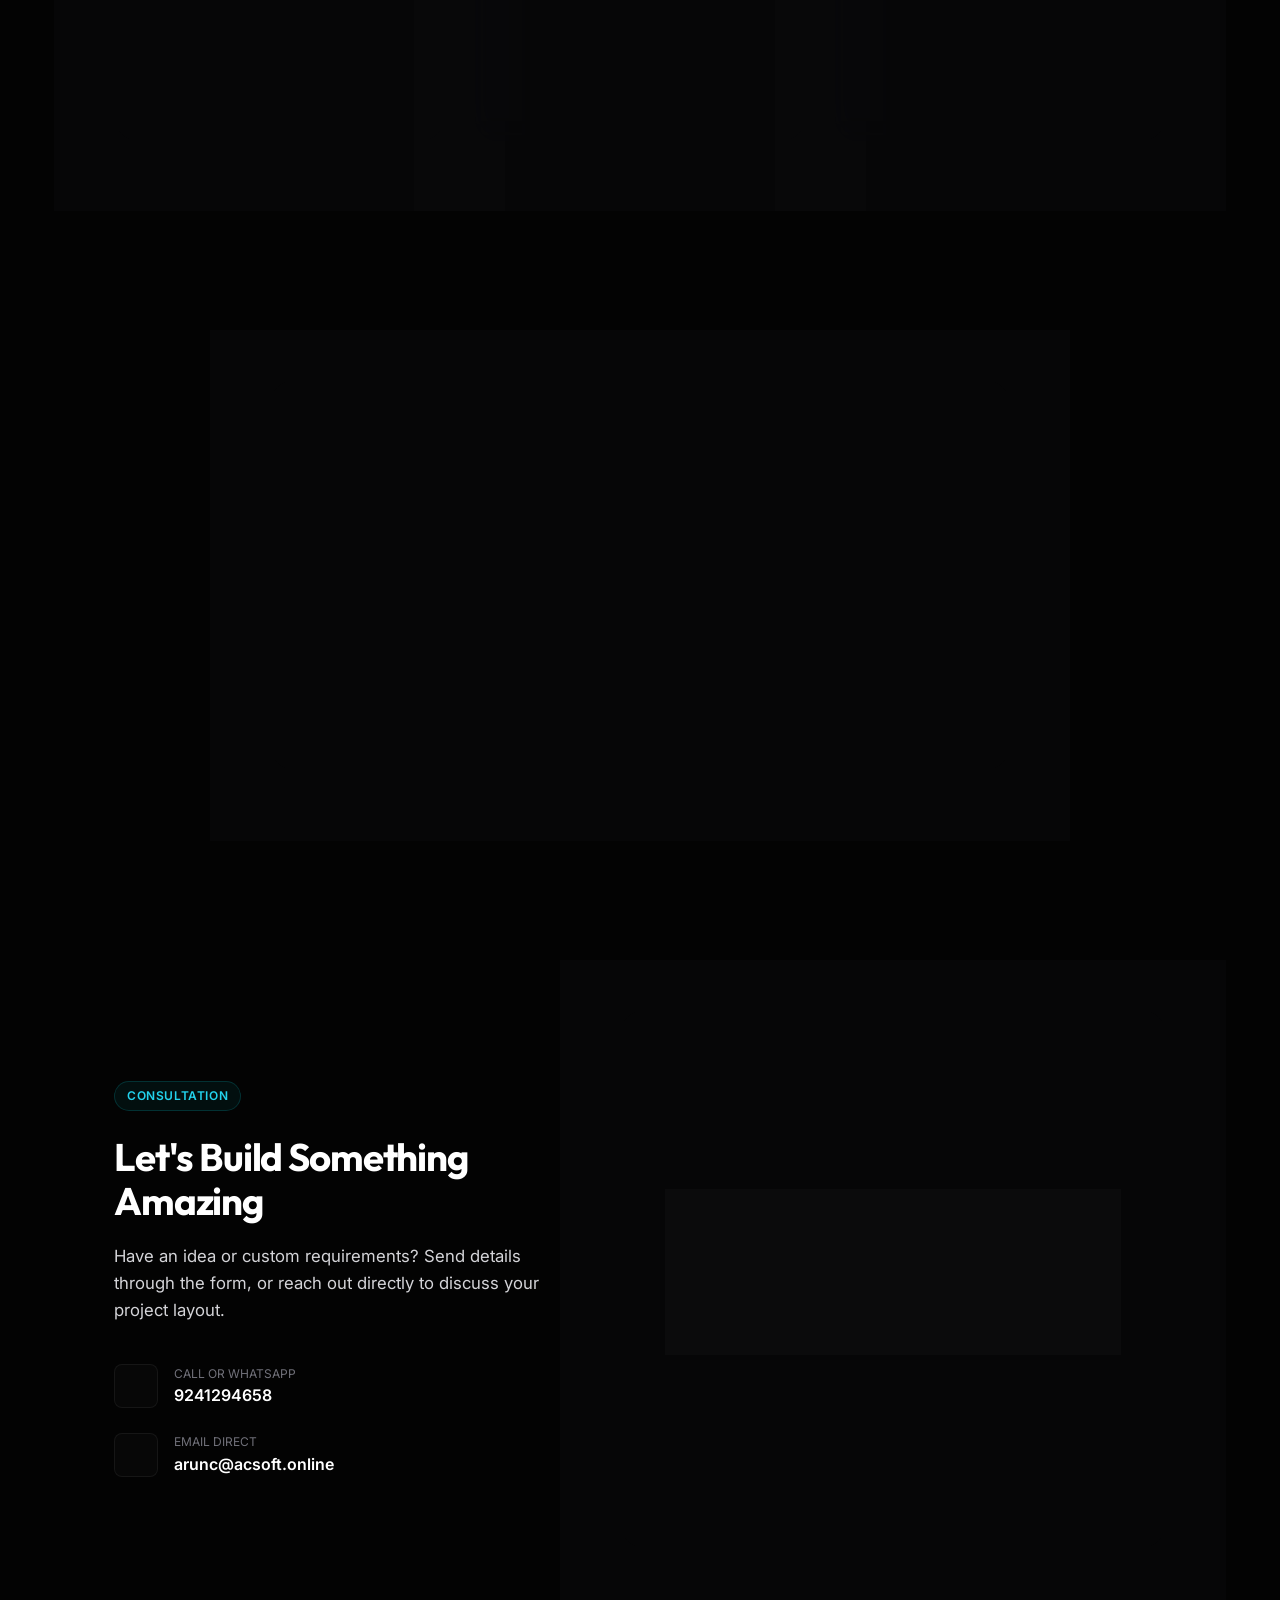
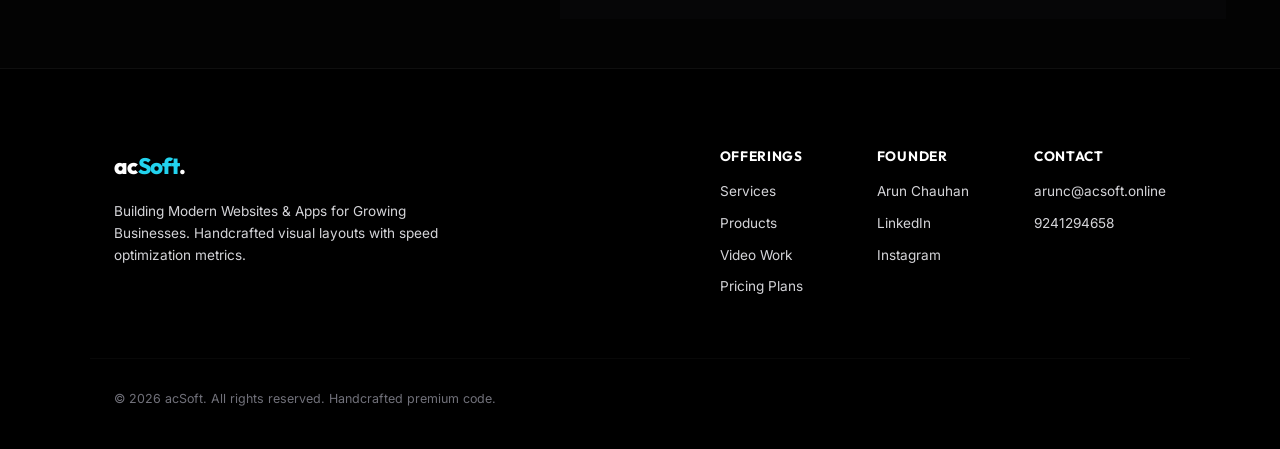
==== commit 64586f95: "Redesign acSoft website with Bento layout, Lucide Icons, and OLED dark mode" ====
--- a/index.html
+++ b/index.html
@@ -15,7 +15,7 @@
     <!-- Google Fonts -->
     <link rel="preconnect" href="https://fonts.googleapis.com">
     <link rel="preconnect" href="https://fonts.gstatic.com" crossorigin>
-    <link href="https://fonts.googleapis.com/css2?family=Outfit:wght@300;400;500;600;700;800;900&family=Inter:wght@400;500;600&display=swap" rel="stylesheet">
+    <link href="https://fonts.googleapis.com/css2?family=Outfit:wght@300;400;500;600;700;800;900&family=Inter:wght@300;400;500;600;700;800;900&display=swap" rel="stylesheet">
     <!-- Favicon -->
     <link rel="icon" type="image/png" href="logo.png">
     
@@ -50,9 +50,7 @@
             <div class="nav-actions">
                 <a href="#contact" class="btn btn-secondary nav-btn">Get Started</a>
                 <button class="menu-toggle" id="menuToggle" aria-label="Toggle menu">
-                    <span class="bar"></span>
-                    <span class="bar"></span>
-                    <span class="bar"></span>
+                    <i data-lucide="menu"></i>
                 </button>
             </div>
         </div>
@@ -78,7 +76,7 @@
     <section class="hero-section">
         <div class="container hero-container">
             <div class="hero-content">
-                <div class="badge fade-in">Premium Software Agency</div>
+                <div class="badge fade-in"><i data-lucide="sparkles" style="width:12px;height:12px;margin-right:6px;vertical-align:-1px;"></i> Premium Software Agency</div>
                 <h1 class="hero-title fade-in">We build premium <span>websites</span> and mobile applications for businesses.</h1>
                 <p class="hero-subtitle fade-in">Building Modern Websites & Apps for Growing Businesses. No template templates. No heavy builders. Only fast, handcrafted code mapped to your requirements.</p>
                 <div class="hero-buttons fade-in">
@@ -86,21 +84,23 @@
                         <svg width="20" height="20" viewBox="0 0 24 24" fill="currentColor"><path d="M.057 24l1.687-6.163c-1.041-1.804-1.588-3.849-1.587-5.946C.06 5.348 5.397.01 12.008.01c3.202.001 6.212 1.246 8.477 3.514 2.266 2.268 3.507 5.28 3.505 8.484-.004 6.657-5.34 11.997-11.953 11.997-2.005-.001-3.973-.502-5.724-1.457L0 24zm6.59-4.846c1.6.95 2.564 1.489 4.234 2.11.233.086.467.042.593-.075.39-.36 1.482-1.705 1.88-2.25.132-.18.28-.21.465-.132.186.078 1.18.557 1.383.658.204.102.34.15.39.234.05.084.05.486-.153 1.056-.203.57-1.18 1.11-1.637 1.14-.45.03-.923-.075-2.91-.853-2.545-.996-4.14-3.64-4.267-3.81-.127-.17-1.012-1.348-1.012-2.567 0-1.22.637-1.82.862-2.07.225-.25.49-.31.654-.31.163 0 .325.002.467.01.147.01.348-.057.545.418.203.49.69 1.685.753 1.81.063.128.096.28.01.45-.084.17-.176.28-.348.48-.172.2-.36.446-.516.6-.17.168-.35.352-.15.696.202.345.897 1.478 1.923 2.392 1.323 1.18 2.435 1.545 2.78 1.71.345.166.547.138.75-.093.2-.23.865-.1 1.18.232.083.083.2.146.29.232.09.086-.07.632-.176.812z"/></svg>
                         Chat on WhatsApp
                     </a>
-                    <a href="#contact" class="btn btn-outline btn-lg">Book Consultation</a>
+                    <a href="#contact" class="btn btn-outline btn-lg" style="display: inline-flex; align-items: center; gap: 8px;">
+                        Book Consultation <i data-lucide="arrow-right" style="width: 16px; height: 16px;"></i>
+                    </a>
                 </div>
                 
                 <!-- Trust Checkmarks -->
                 <div class="hero-checklist fade-in">
                     <div class="check-item">
-                        <span class="check-icon">✓</span>
+                        <i data-lucide="check" class="check-icon" style="width: 16px; height: 16px;"></i>
                         <span class="check-text">Fast Performance</span>
                     </div>
                     <div class="check-item">
-                        <span class="check-icon">✓</span>
+                        <i data-lucide="check" class="check-icon" style="width: 16px; height: 16px;"></i>
                         <span class="check-text">Clean Code</span>
                     </div>
                     <div class="check-item">
-                        <span class="check-icon">✓</span>
+                        <i data-lucide="check" class="check-icon" style="width: 16px; height: 16px;"></i>
                         <span class="check-text">Personal Founder Support</span>
                     </div>
                 </div>
@@ -179,83 +179,83 @@
                 <!-- Service 1 -->
                 <div class="service-card reveal">
                     <div class="service-icon">
-                        <svg width="20" height="20" viewBox="0 0 24 24" fill="none" stroke="currentColor" stroke-width="2"><rect x="2" y="3" width="20" height="14" rx="2" ry="2"></rect><line x1="8" y1="21" x2="16" y2="21"></line><line x1="12" y1="17" x2="12" y2="21"></line></svg>
+                        <i data-lucide="globe"></i>
                     </div>
                     <h3>Website Development</h3>
                     <p>Bespoke frontend engineering focusing on fast load speeds, smooth navigation, and crisp content rendering.</p>
-                    <a href="#contact" class="service-link">Learn More</a>
+                    <a href="#contact" class="service-link">Learn More <i data-lucide="arrow-right" style="width:14px;height:14px;margin-left:4px;vertical-align:middle;"></i></a>
                 </div>
                 <!-- Service 2 -->
                 <div class="service-card reveal">
                     <div class="service-icon">
-                        <svg width="20" height="20" viewBox="0 0 24 24" fill="none" stroke="currentColor" stroke-width="2"><path d="M14 2H6a2 2 0 0 0-2 2v16a2 2 0 0 0 2 2h12a2 2 0 0 0 2-2V8z"></path><polyline points="14 2 14 8 20 8"></polyline><line x1="16" y1="13" x2="8" y2="13"></line><line x1="16" y1="17" x2="8" y2="17"></line></svg>
+                        <i data-lucide="file-text"></i>
                     </div>
                     <h3>Landing Pages</h3>
                     <p>Highly focused, conversion-optimized marketing pages designed to turn ad campaigns traffic into qualified leads.</p>
-                    <a href="#contact" class="service-link">Learn More</a>
+                    <a href="#contact" class="service-link">Learn More <i data-lucide="arrow-right" style="width:14px;height:14px;margin-left:4px;vertical-align:middle;"></i></a>
                 </div>
                 <!-- Service 3 -->
                 <div class="service-card reveal">
                     <div class="service-icon">
-                        <svg width="20" height="20" viewBox="0 0 24 24" fill="none" stroke="currentColor" stroke-width="2"><rect x="3" y="3" width="18" height="18" rx="2" ry="2"></rect><line x1="9" y1="3" x2="9" y2="21"></line></svg>
+                        <i data-lucide="layout"></i>
                     </div>
                     <h3>Business Websites</h3>
                     <p>Clean multi-page company sites showcasing brand services, terms, team details, and contact points.</p>
-                    <a href="#contact" class="service-link">Learn More</a>
+                    <a href="#contact" class="service-link">Learn More <i data-lucide="arrow-right" style="width:14px;height:14px;margin-left:4px;vertical-align:middle;"></i></a>
                 </div>
                 <!-- Service 4 -->
                 <div class="service-card reveal">
                     <div class="service-icon">
-                        <svg width="20" height="20" viewBox="0 0 24 24" fill="none" stroke="currentColor" stroke-width="2"><path d="M12 2v20M17 5H9.5a3.5 3.5 0 0 0 0 7h5a3.5 3.5 0 0 1 0 7H6"/></svg>
+                        <i data-lucide="utensils"></i>
                     </div>
                     <h3>Restaurant Websites</h3>
                     <p>Optimized menus layouts and direct table reservation elements built specifically for cafes and dining rooms.</p>
-                    <a href="#contact" class="service-link">Learn More</a>
+                    <a href="#contact" class="service-link">Learn More <i data-lucide="arrow-right" style="width:14px;height:14px;margin-left:4px;vertical-align:middle;"></i></a>
                 </div>
                 <!-- Service 5 -->
                 <div class="service-card reveal">
                     <div class="service-icon">
-                        <svg width="20" height="20" viewBox="0 0 24 24" fill="none" stroke="currentColor" stroke-width="2"><rect x="5" y="2" width="14" height="20" rx="2" ry="2"></rect><line x1="12" y1="18" x2="12.01" y2="18"></line></svg>
+                        <i data-lucide="smartphone"></i>
                     </div>
                     <h3>Android Apps</h3>
                     <p>Handcrafted offline and API-driven Android applications built natively to run fast on smartphone screens.</p>
-                    <a href="#contact" class="service-link">Learn More</a>
+                    <a href="#contact" class="service-link">Learn More <i data-lucide="arrow-right" style="width:14px;height:14px;margin-left:4px;vertical-align:middle;"></i></a>
                 </div>
                 <!-- Service 6 -->
                 <div class="service-card reveal">
                     <div class="service-icon">
-                        <svg width="20" height="20" viewBox="0 0 24 24" fill="none" stroke="currentColor" stroke-width="2"><path d="M12 2L2 7l10 5 10-5-10-5z"></path><path d="M2 17l10 5 10-5"></path><path d="M2 12l10 5 10-5"></path></svg>
+                        <i data-lucide="panels-top-left"></i>
                     </div>
                     <h3>Web Applications</h3>
                     <p>Interactive web software panels, client dashboards, and operational portals integrated with secure databases.</p>
-                    <a href="#contact" class="service-link">Learn More</a>
+                    <a href="#contact" class="service-link">Learn More <i data-lucide="arrow-right" style="width:14px;height:14px;margin-left:4px;vertical-align:middle;"></i></a>
                 </div>
                 <!-- Service 7 -->
                 <div class="service-card reveal">
                     <div class="service-icon">
-                        <svg width="20" height="20" viewBox="0 0 24 24" fill="none" stroke="currentColor" stroke-width="2"><rect x="3" y="4" width="18" height="18" rx="2" ry="2"></rect><line x1="16" y1="2" x2="16" y2="6"></line><line x1="8" y1="2" x2="8" y2="6"></line><line x1="3" y1="10" x2="21" y2="10"></line></svg>
+                        <i data-lucide="calendar"></i>
                     </div>
                     <h3>Booking Systems</h3>
                     <p>Clean appointment schedulers, slot selectors, and automated notification setups for local service providers.</p>
-                    <a href="#contact" class="service-link">Learn More</a>
+                    <a href="#contact" class="service-link">Learn More <i data-lucide="arrow-right" style="width:14px;height:14px;margin-left:4px;vertical-align:middle;"></i></a>
                 </div>
                 <!-- Service 8 -->
                 <div class="service-card reveal">
                     <div class="service-icon">
-                        <svg width="20" height="20" viewBox="0 0 24 24" fill="none" stroke="currentColor" stroke-width="2"><circle cx="11" cy="11" r="8"></circle><line x1="21" y1="21" x2="16.65" y2="16.65"></line></svg>
+                        <i data-lucide="search"></i>
                     </div>
                     <h3>SEO</h3>
                     <p>Semantic page structure, meta tag configurations, and schema markings to help you rank on search engines.</p>
-                    <a href="#contact" class="service-link">Learn More</a>
+                    <a href="#contact" class="service-link">Learn More <i data-lucide="arrow-right" style="width:14px;height:14px;margin-left:4px;vertical-align:middle;"></i></a>
                 </div>
                 <!-- Service 9 -->
                 <div class="service-card reveal">
                     <div class="service-icon">
-                        <svg width="20" height="20" viewBox="0 0 24 24" fill="none" stroke="currentColor" stroke-width="2"><polygon points="23 7 16 12 23 17 23 7"></polygon><rect x="1" y="5" width="15" height="14" rx="2" ry="2"></rect></svg>
+                        <i data-lucide="video"></i>
                     </div>
                     <h3>Video Editing</h3>
                     <p>High-fidelity video post-production, cuts, color correction, and pacing optimized for social channels and ads.</p>
-                    <a href="#contact" class="service-link">Learn More</a>
+                    <a href="#contact" class="service-link">Learn More <i data-lucide="arrow-right" style="width:14px;height:14px;margin-left:4px;vertical-align:middle;"></i></a>
                 </div>
             </div>
         </div>
@@ -282,21 +282,23 @@
                     
                     <ul class="prod-features">
                         <li>
-                            <svg class="check-icon" width="14" height="14" viewBox="0 0 24 24" fill="none" stroke="currentColor" stroke-width="3"><polyline points="20 6 9 17 4 12"></polyline></svg>
+                            <i data-lucide="check" style="width:14px;height:14px;color:var(--color-accent);margin-right:8px;vertical-align:middle;display:inline-block;"></i>
                             Video Project Timeline Pipeline
                         </li>
                         <li>
-                            <svg class="check-icon" width="14" height="14" viewBox="0 0 24 24" fill="none" stroke="currentColor" stroke-width="3"><polyline points="20 6 9 17 4 12"></polyline></svg>
+                            <i data-lucide="check" style="width:14px;height:14px;color:var(--color-accent);margin-right:8px;vertical-align:middle;display:inline-block;"></i>
                             Client File Sharing & Feedback Hub
                         </li>
                         <li>
-                            <svg class="check-icon" width="14" height="14" viewBox="0 0 24 24" fill="none" stroke="currentColor" stroke-width="3"><polyline points="20 6 9 17 4 12"></polyline></svg>
+                            <i data-lucide="check" style="width:14px;height:14px;color:var(--color-accent);margin-right:8px;vertical-align:middle;display:inline-block;"></i>
                             Freelancer Invoice Generation
                         </li>
                     </ul>
                     
                     <div class="product-cta">
-                        <a href="https://editflow.acsoft.online" target="_blank" class="btn btn-outline">Visit Website</a>
+                        <a href="https://editflow.acsoft.online" target="_blank" class="btn btn-outline" style="display:inline-flex;align-items:center;gap:8px;">
+                            Visit Website <i data-lucide="external-link" style="width:14px;height:14px;"></i>
+                        </a>
                     </div>
                 </div>
 
@@ -311,22 +313,22 @@
                     
                     <ul class="prod-features">
                         <li>
-                            <svg class="check-icon" width="14" height="14" viewBox="0 0 24 24" fill="none" stroke="currentColor" stroke-width="3"><polyline points="20 6 9 17 4 12"></polyline></svg>
+                            <i data-lucide="check" style="width:14px;height:14px;color:var(--color-accent);margin-right:8px;vertical-align:middle;display:inline-block;"></i>
                             Complete offline code sandbox & syntax guides
                         </li>
                         <li>
-                            <svg class="check-icon" width="14" height="14" viewBox="0 0 24 24" fill="none" stroke="currentColor" stroke-width="3"><polyline points="20 6 9 17 4 12"></polyline></svg>
+                            <i data-lucide="check" style="width:14px;height:14px;color:var(--color-accent);margin-right:8px;vertical-align:middle;display:inline-block;"></i>
                             Optimized native Android code structure
                         </li>
                         <li>
-                            <svg class="check-icon" width="14" height="14" viewBox="0 0 24 24" fill="none" stroke="currentColor" stroke-width="3"><polyline points="20 6 9 17 4 12"></polyline></svg>
+                            <i data-lucide="check" style="width:14px;height:14px;color:var(--color-accent);margin-right:8px;vertical-align:middle;display:inline-block;"></i>
                             Interactive DSA roadmap checklist
                         </li>
                     </ul>
                     
                     <div class="product-cta">
-                        <a href="https://play.google.com/store/apps/details?id=com.acsoft.appdsa" target="_blank" class="play-store-btn">
-                            <svg class="play-icon" viewBox="0 0 24 24" fill="currentColor" width="18" height="18"><path d="M3 5.277c0-.987.97-1.603 1.826-1.127l13.82 7.733c.896.502.896 1.752 0 1.254L4.826 19.85C3.97 20.325 3 19.709 3 18.723V5.277z"/></svg>
+                        <a href="https://play.google.com/store/apps/details?id=com.acsoft.appdsa" target="_blank" class="play-store-btn" style="display:inline-flex;align-items:center;gap:8px;">
+                            <i data-lucide="play" style="width:16px;height:16px;fill:currentColor;"></i>
                             <span>Available on Google Play</span>
                         </a>
                     </div>
@@ -336,29 +338,29 @@
                 <div class="product-card reveal">
                     <div class="prod-badge">acSoft Labs</div>
                     <div class="prod-header-flex">
-                        <span style="font-size: 1.8rem; margin-right: 12px; filter: drop-shadow(0 2px 8px rgba(50,204,202,0.3));">⚡</span>
+                        <span class="prod-logo-icon-wrapper" style="margin-right: 12px; display:inline-flex; align-items:center; justify-content:center; width:40px; height:40px; border-radius:10px; background:rgba(34,211,238,0.05); border:1px solid rgba(34,211,238,0.15); color:var(--color-accent);"><i data-lucide="zap" style="width:20px;height:20px;"></i></span>
                         <h3>acSoft Labs</h3>
                     </div>
                     <p class="prod-desc">A collection of free, high-performance web utilities built in-house for video editors, content creators, and developers.</p>
                     
                     <ul class="prod-features">
                         <li>
-                            <svg class="check-icon" width="14" height="14" viewBox="0 0 24 24" fill="none" stroke="currentColor" stroke-width="3"><polyline points="20 6 9 17 4 12"></polyline></svg>
+                            <i data-lucide="check" style="width:14px;height:14px;color:var(--color-accent);margin-right:8px;vertical-align:middle;display:inline-block;"></i>
                             AI Video Clipper (Semantic Segmenter)
                         </li>
                         <li>
-                            <svg class="check-icon" width="14" height="14" viewBox="0 0 24 24" fill="none" stroke="currentColor" stroke-width="3"><polyline points="20 6 9 17 4 12"></polyline></svg>
+                            <i data-lucide="check" style="width:14px;height:14px;color:var(--color-accent);margin-right:8px;vertical-align:middle;display:inline-block;"></i>
                             YouTube Downloader (HD & MP3)
                         </li>
                         <li>
-                            <svg class="check-icon" width="14" height="14" viewBox="0 0 24 24" fill="none" stroke="currentColor" stroke-width="3"><polyline points="20 6 9 17 4 12"></polyline></svg>
+                            <i data-lucide="check" style="width:14px;height:14px;color:var(--color-accent);margin-right:8px;vertical-align:middle;display:inline-block;"></i>
                             100% ad-free client-side tools
                         </li>
                     </ul>
                     
                     <div class="product-cta" style="display: flex; gap: 12px; margin-top: auto;">
-                        <a href="tools/clipper/index.html" class="btn btn-outline" style="flex: 1; text-align: center; font-size: 0.8rem; padding: 10px 0; border: 1px solid var(--color-border); border-radius: 8px;">Clipper</a>
-                        <a href="tools/yt-downloader/index.html" class="btn btn-outline" style="flex: 1; text-align: center; font-size: 0.8rem; padding: 10px 0; border: 1px solid var(--color-border); border-radius: 8px;">Downloader</a>
+                        <a href="tools/clipper/index.html" class="btn btn-outline" style="flex: 1; text-align: center; font-size: 0.8rem; padding: 10px 0; border: 1px solid var(--color-border); border-radius: 8px; display:inline-flex; align-items:center; justify-content:center; gap:6px;"><i data-lucide="scissors" style="width:12px;height:12px;"></i> Clipper</a>
+                        <a href="tools/yt-downloader/index.html" class="btn btn-outline" style="flex: 1; text-align: center; font-size: 0.8rem; padding: 10px 0; border: 1px solid var(--color-border); border-radius: 8px; display:inline-flex; align-items:center; justify-content:center; gap:6px;"><i data-lucide="download" style="width:12px;height:12px;"></i> Downloader</a>
                     </div>
                 </div>
             </div>
@@ -379,42 +381,42 @@
                  <div class="video-card reveal">
                      <div class="video-wrapper-inner">
                          <iframe src="https://www.youtube.com/embed/hOZce_qSI7Q?enablejsapi=1&autoplay=1&mute=1&loop=1&playlist=hOZce_qSI7Q&controls=0&modestbranding=1&rel=0" allow="autoplay; encrypted-media" class="video-frame" id="yt-player-1" frameborder="0"></iframe>
-                         <button class="mute-toggle" onclick="toggleMute('yt-player-1', this)">Unmute</button>
+                         <button class="mute-toggle" onclick="toggleMute('yt-player-1', this)"><i data-lucide="volume-x" style="width:14px;height:14px;vertical-align:middle;margin-right:4px;"></i> Unmute</button>
                      </div>
                  </div>
                  <!-- Video 2 -->
                  <div class="video-card reveal">
                      <div class="video-wrapper-inner">
                          <iframe src="https://www.youtube.com/embed/D-IuHyFkZ6g?enablejsapi=1&autoplay=1&mute=1&loop=1&playlist=D-IuHyFkZ6g&controls=0&modestbranding=1&rel=0" allow="autoplay; encrypted-media" class="video-frame" id="yt-player-2" frameborder="0"></iframe>
-                         <button class="mute-toggle" onclick="toggleMute('yt-player-2', this)">Unmute</button>
+                         <button class="mute-toggle" onclick="toggleMute('yt-player-2', this)"><i data-lucide="volume-x" style="width:14px;height:14px;vertical-align:middle;margin-right:4px;"></i> Unmute</button>
                      </div>
                  </div>
                  <!-- Video 3 -->
                  <div class="video-card reveal">
                      <div class="video-wrapper-inner">
                          <iframe src="https://www.youtube.com/embed/WxfFA93fLog?enablejsapi=1&autoplay=1&mute=1&loop=1&playlist=WxfFA93fLog&controls=0&modestbranding=1&rel=0" allow="autoplay; encrypted-media" class="video-frame" id="yt-player-3" frameborder="0"></iframe>
-                         <button class="mute-toggle" onclick="toggleMute('yt-player-3', this)">Unmute</button>
+                         <button class="mute-toggle" onclick="toggleMute('yt-player-3', this)"><i data-lucide="volume-x" style="width:14px;height:14px;vertical-align:middle;margin-right:4px;"></i> Unmute</button>
                      </div>
                  </div>
                  <!-- Video 4 -->
                  <div class="video-card reveal">
                      <div class="video-wrapper-inner">
                          <iframe src="https://www.youtube.com/embed/NZPSJdHGUuQ?enablejsapi=1&autoplay=1&mute=1&loop=1&playlist=NZPSJdHGUuQ&controls=0&modestbranding=1&rel=0" allow="autoplay; encrypted-media" class="video-frame" id="yt-player-4" frameborder="0"></iframe>
-                         <button class="mute-toggle" onclick="toggleMute('yt-player-4', this)">Unmute</button>
+                         <button class="mute-toggle" onclick="toggleMute('yt-player-4', this)"><i data-lucide="volume-x" style="width:14px;height:14px;vertical-align:middle;margin-right:4px;"></i> Unmute</button>
                      </div>
                  </div>
                  <!-- Video 5 -->
                  <div class="video-card reveal">
                      <div class="video-wrapper-inner">
                          <iframe src="https://www.youtube.com/embed/Qpe5sN7NeSQ?enablejsapi=1&autoplay=1&mute=1&loop=1&playlist=Qpe5sN7NeSQ&controls=0&modestbranding=1&rel=0" allow="autoplay; encrypted-media" class="video-frame" id="yt-player-5" frameborder="0"></iframe>
-                         <button class="mute-toggle" onclick="toggleMute('yt-player-5', this)">Unmute</button>
+                         <button class="mute-toggle" onclick="toggleMute('yt-player-5', this)"><i data-lucide="volume-x" style="width:14px;height:14px;vertical-align:middle;margin-right:4px;"></i> Unmute</button>
                      </div>
                  </div>
                  <!-- Video 6 -->
                  <div class="video-card reveal">
                      <div class="video-wrapper-inner">
                          <iframe src="https://www.youtube.com/embed/kmbDrCRKwEI?enablejsapi=1&autoplay=1&mute=1&loop=1&playlist=kmbDrCRKwEI&controls=0&modestbranding=1&rel=0" allow="autoplay; encrypted-media" class="video-frame" id="yt-player-6" frameborder="0"></iframe>
-                         <button class="mute-toggle" onclick="toggleMute('yt-player-6', this)">Unmute</button>
+                         <button class="mute-toggle" onclick="toggleMute('yt-player-6', this)"><i data-lucide="volume-x" style="width:14px;height:14px;vertical-align:middle;margin-right:4px;"></i> Unmute</button>
                      </div>
                  </div>
              </div>
@@ -431,42 +433,42 @@
             
             <div class="why-grid">
                 <div class="why-card reveal">
-                    <div class="why-icon">✓</div>
+                    <div class="why-icon"><i data-lucide="check"></i></div>
                     <h4>Custom Built</h4>
                     <p>No bloated website builders or heavy themes. We handcraft your pages using clean, optimized codebase setups.</p>
                 </div>
                 <div class="why-card reveal">
-                    <div class="why-icon">✓</div>
+                    <div class="why-icon"><i data-lucide="check"></i></div>
                     <h4>Modern UI</h4>
                     <p>Minimalist interfaces designed with a clear visual hierarchy, excellent typography, and intuitive user paths.</p>
                 </div>
                 <div class="why-card reveal">
-                    <div class="why-icon">✓</div>
+                    <div class="why-icon"><i data-lucide="check"></i></div>
                     <h4>Fast Performance</h4>
                     <p>We deploy lightweight code to ensure pages load instantly, improving SEO ranking and reducing visitor bounce rates.</p>
                 </div>
                 <div class="why-card reveal">
-                    <div class="why-icon">✓</div>
+                    <div class="why-icon"><i data-lucide="check"></i></div>
                     <h4>SEO Friendly</h4>
                     <p>Semantic HTML5 structure and clean metadata setups designed to help your brand rank high in local Google searches.</p>
                 </div>
                 <div class="why-card reveal">
-                    <div class="why-icon">✓</div>
+                    <div class="why-icon"><i data-lucide="check"></i></div>
                     <h4>Mobile First</h4>
                     <p>Over 75% of local searches are done on phones. We test and optimize every layout extensively on smartphone viewports.</p>
                 </div>
                 <div class="why-card reveal">
-                    <div class="why-icon">✓</div>
+                    <div class="why-icon"><i data-lucide="check"></i></div>
                     <h4>Clean Code</h4>
                     <p>Maintainable, developer-friendly source files that make it simple to update, scale, or edit features in the future.</p>
                 </div>
                 <div class="why-card reveal">
-                    <div class="why-icon">✓</div>
+                    <div class="why-icon"><i data-lucide="check"></i></div>
                     <h4>Personal Support</h4>
                     <p>Work directly with developer partners. No junior support representatives, just direct updates and communication.</p>
                 </div>
                 <div class="why-card reveal">
-                    <div class="why-icon">✓</div>
+                    <div class="why-icon"><i data-lucide="check"></i></div>
                     <h4>Transparent Pricing</h4>
                     <p>Clear, startup-friendly pricing. No hidden fees, no surprise hosting charges, just honest and open quotes.</p>
                 </div>
@@ -690,7 +692,7 @@
                 <div class="contact-details">
                     <div class="contact-item">
                         <div class="item-icon">
-                            <svg width="20" height="20" viewBox="0 0 24 24" fill="none" stroke="currentColor" stroke-width="2"><path d="M22 16.92v3a2 2 0 0 1-2.18 2 19.79 19.79 0 0 1-8.63-3.07 19.5 19.5 0 0 1-6-6 19.79 19.79 0 0 1-3.07-8.67A2 2 0 0 1 4.11 2h3a2 2 0 0 1 2 1.72 12.84 12.84 0 0 0 .7 2.81 2 2 0 0 1-.45 2.11L8.09 9.91a16 16 0 0 0 6 6l1.27-1.27a2 2 0 0 1 2.11-.45 12.84 12.84 0 0 0 2.81.7A2 2 0 0 1 22 16.92z"/></svg>
+                            <i data-lucide="phone"></i>
                         </div>
                         <div>
                             <span>Call or WhatsApp</span>
@@ -699,7 +701,7 @@
                     </div>
                     <div class="contact-item">
                         <div class="item-icon">
-                            <svg width="20" height="20" viewBox="0 0 24 24" fill="none" stroke="currentColor" stroke-width="2"><path d="M4 4h16c1.1 0 2 .9 2 2v12c0 1.1-.9 2-2 2H4c-1.1 0-2-.9-2-2V6c0-1.1.9-2 2-2z"></path><polyline points="22,6 12,13 2,6"></polyline></svg>
+                            <i data-lucide="mail"></i>
                         </div>
                         <div>
                             <span>Email Direct</span>
@@ -832,6 +834,10 @@
     </footer>
 
     <!-- Scripts -->
+    <script src="https://unpkg.com/lucide@latest"></script>
     <script src="main.js"></script>
+    <script>
+        lucide.createIcons();
+    </script>
 </body>
 </html>
--- a/style.css
+++ b/style.css
@@ -5,29 +5,30 @@
 /* Design Tokens & Variables */
 :root {
     /* Colors */
-    --color-bg: #050505;
-    --color-bg-alt: #0a0a0a;
-    --color-surface: rgba(15, 15, 16, 0.45);
-    --color-surface-hover: rgba(20, 20, 22, 0.6);
-    --color-border: rgba(255, 255, 255, 0.05);
-    --color-border-glow: rgba(50, 204, 202, 0.25);
+    --color-bg: #030303;            /* True OLED Deep Black */
+    --color-bg-alt: #08080a;        /* Elevation Black */
+    --color-surface: rgba(255, 255, 255, 0.02);
+    --color-surface-hover: rgba(255, 255, 255, 0.05);
+    --color-border: rgba(255, 255, 255, 0.06);
+    --color-border-glow: rgba(34, 211, 238, 0.25);
     
     --color-primary: #ffffff;
     --color-secondary: #f4f4f5;
-    --color-accent: #32CCC9;        /* Theme Accent */
-    --color-accent-rgb: 50, 204, 202;
+    --color-accent: #22d3ee;        /* Electric Cyan */
+    --color-accent-2: #6366f1;      /* Indigo */
+    --color-accent-rgb: 34, 211, 238;
     
     --color-text-primary: #ffffff;
-    --color-text-secondary: #e4e4e7;/* Zinc-300 */
-    --color-text-muted: #a1a1aa;    /* Zinc-400 */
+    --color-text-secondary: #d4d4d8;/* Zinc-300 */
+    --color-text-muted: #71717a;    /* Zinc-500 */
     
-    /* Fonts (Outfit is Google Sans equivalent) */
-    --font-heading: 'Outfit', 'Google Sans', 'Product Sans', -apple-system, BlinkMacSystemFont, sans-serif;
-    --font-body: 'Outfit', 'Google Sans', 'Product Sans', -apple-system, BlinkMacSystemFont, sans-serif;
-    --font-mono: SFMono-Regular, Consolas, "Liberation Mono", Menlo, monospace;
+    /* Fonts (Outfit for display headings, Inter for high-end technical body copy) */
+    --font-heading: 'Outfit', 'Google Sans', sans-serif;
+    --font-body: 'Inter', -apple-system, BlinkMacSystemFont, sans-serif;
+    --font-mono: 'JetBrains Mono', SFMono-Regular, Consolas, monospace;
     
     /* Layout */
-    --max-width: 1040px;            /* Narrower container for premium, focused editorial layout */
+    --max-width: 1100px;            /* Narrower container for premium, focused editorial layout */
     --header-height: 70px;
     --border-radius-sm: 8px;
     --border-radius-md: 16px;
@@ -35,12 +36,12 @@
     --transition-smooth: all 0.3s cubic-bezier(0.16, 1, 0.3, 1);
     
     /* Frosted Glassmorphism Tokens */
-    --glass-bg: rgba(12, 12, 14, 0.45);
-    --glass-border: rgba(255, 255, 255, 0.07);
-    --glass-backdrop-filter: blur(16px) saturate(180%);
-    --glass-shadow: 0 10px 40px rgba(0, 0, 0, 0.5);
-    --shadow-soft: 0 10px 40px rgba(0, 0, 0, 0.8);
-    --shadow-glow: 0 0 30px rgba(50, 204, 202, 0.15);
+    --glass-bg: rgba(10, 10, 12, 0.5);
+    --glass-border: rgba(255, 255, 255, 0.06);
+    --glass-backdrop-filter: blur(18px) saturate(180%);
+    --glass-shadow: 0 10px 40px rgba(0, 0, 0, 0.6);
+    --shadow-soft: 0 10px 40px rgba(0, 0, 0, 0.9);
+    --shadow-glow: 0 0 30px rgba(34, 211, 238, 0.08);
 }
 
 /* Global Reset & Base Styles */
@@ -128,22 +129,24 @@
 
 .glow-point {
     position: absolute;
-    width: 650px;
-    height: 650px;
+    width: 750px;
+    height: 750px;
     border-radius: 50%;
-    background: radial-gradient(circle, rgba(50, 204, 202, 0.12) 0%, rgba(0,0,0,0) 70%);
-    filter: blur(120px);
+    filter: blur(140px);
     pointer-events: none;
+    opacity: 0.7;
 }
 
 .pt-left {
-    top: 10%;
-    left: -10%;
+    background: radial-gradient(circle, rgba(34, 211, 238, 0.14) 0%, rgba(0,0,0,0) 70%);
+    top: -10%;
+    left: -15%;
 }
 
 .pt-right {
-    bottom: 10%;
-    right: -10%;
+    background: radial-gradient(circle, rgba(99, 102, 241, 0.14) 0%, rgba(0,0,0,0) 70%);
+    bottom: -10%;
+    right: -15%;
 }
 
 /* ==========================================================================
@@ -339,21 +342,25 @@
 /* Hamburger mobile Menu */
 .menu-toggle {
     display: none;
-    flex-direction: column;
-    justify-content: space-between;
-    width: 20px;
-    height: 14px;
+    align-items: center;
+    justify-content: center;
+    width: 32px;
+    height: 32px;
     background: transparent;
     border: none;
     cursor: pointer;
     z-index: 110;
-}
-
-.menu-toggle .bar {
-    width: 100%;
-    height: 2px;
-    background-color: #ffffff;
+    color: #ffffff;
     transition: var(--transition-smooth);
+}
+
+.menu-toggle:hover {
+    color: var(--color-accent);
+}
+
+.menu-toggle i {
+    width: 24px;
+    height: 24px;
 }
 
 /* Mobile Nav Overlay */
@@ -398,17 +405,7 @@
     text-align: center;
 }
 
-.menu-toggle.active .bar:nth-child(1) {
-    transform: translateY(6px) rotate(45deg);
-}
-
-.menu-toggle.active .bar:nth-child(2) {
-    opacity: 0;
-}
-
-.menu-toggle.active .bar:nth-child(3) {
-    transform: translateY(-6px) rotate(-45deg);
-}
+
 
 /* ==========================================================================
    Hero Section
@@ -656,7 +653,7 @@
    ========================================================================== */
 .services-grid {
     display: grid;
-    grid-template-columns: repeat(auto-fit, minmax(280px, 1fr));
+    grid-template-columns: repeat(3, 1fr);
     gap: 24px;
 }
 
@@ -669,17 +666,41 @@
     display: flex;
     flex-direction: column;
     align-items: flex-start;
+    box-shadow: 0 4px 30px rgba(0, 0, 0, 0.4);
+    backdrop-filter: blur(10px);
+}
+
+/* Bento grid custom spans for visual variety */
+.service-card:nth-child(1),
+.service-card:nth-child(6) {
+    grid-column: span 2;
 }
 
 .service-card:hover {
-    border-color: rgba(255, 255, 255, 0.12);
+    border-color: rgba(34, 211, 238, 0.3);
     background: var(--color-surface-hover);
-    transform: translateY(-2px);
+    transform: translateY(-4px) scale(1.01);
+    box-shadow: 0 12px 30px rgba(34, 211, 238, 0.05), 0 0 20px rgba(0,0,0,0.8);
 }
 
 .service-icon {
     color: var(--color-accent);
     margin-bottom: 20px;
+    background: rgba(34, 211, 238, 0.05);
+    border: 1px solid rgba(34, 211, 238, 0.15);
+    width: 44px;
+    height: 44px;
+    display: flex;
+    align-items: center;
+    justify-content: center;
+    border-radius: 12px;
+    transition: var(--transition-smooth);
+}
+
+.service-card:hover .service-icon {
+    background: rgba(34, 211, 238, 0.1);
+    border-color: rgba(34, 211, 238, 0.3);
+    transform: scale(1.05);
 }
 
 .service-card h3 {
@@ -728,8 +749,10 @@
 }
 
 .product-card:hover {
-    border-color: rgba(0, 242, 254, 0.2);
-    box-shadow: var(--shadow-glow);
+    border-color: rgba(34, 211, 238, 0.25);
+    background: var(--color-surface-hover);
+    box-shadow: 0 12px 30px rgba(34, 211, 238, 0.04), var(--glass-shadow);
+    transform: translateY(-4px);
 }
 
 .prod-badge {
@@ -1391,7 +1414,7 @@
     font-size: 0.72rem;
     font-weight: 600;
     color: var(--color-accent);
-    background: #0f0f10;
+    background: #08080a;
     padding: 1px 6px;
     border-radius: 2px;
 }
@@ -1584,6 +1607,13 @@
     .hero-container {
         gap: 40px;
     }
+    .services-grid {
+        grid-template-columns: repeat(2, 1fr);
+    }
+    .service-card:nth-child(1),
+    .service-card:nth-child(6) {
+        grid-column: span 1;
+    }
 }
 
 @media (max-width: 768px) {
@@ -1609,6 +1639,9 @@
     }
     .hero-checklist {
         justify-content: center;
+    }
+    .services-grid {
+        grid-template-columns: 1fr;
     }
     
     .menu-toggle {
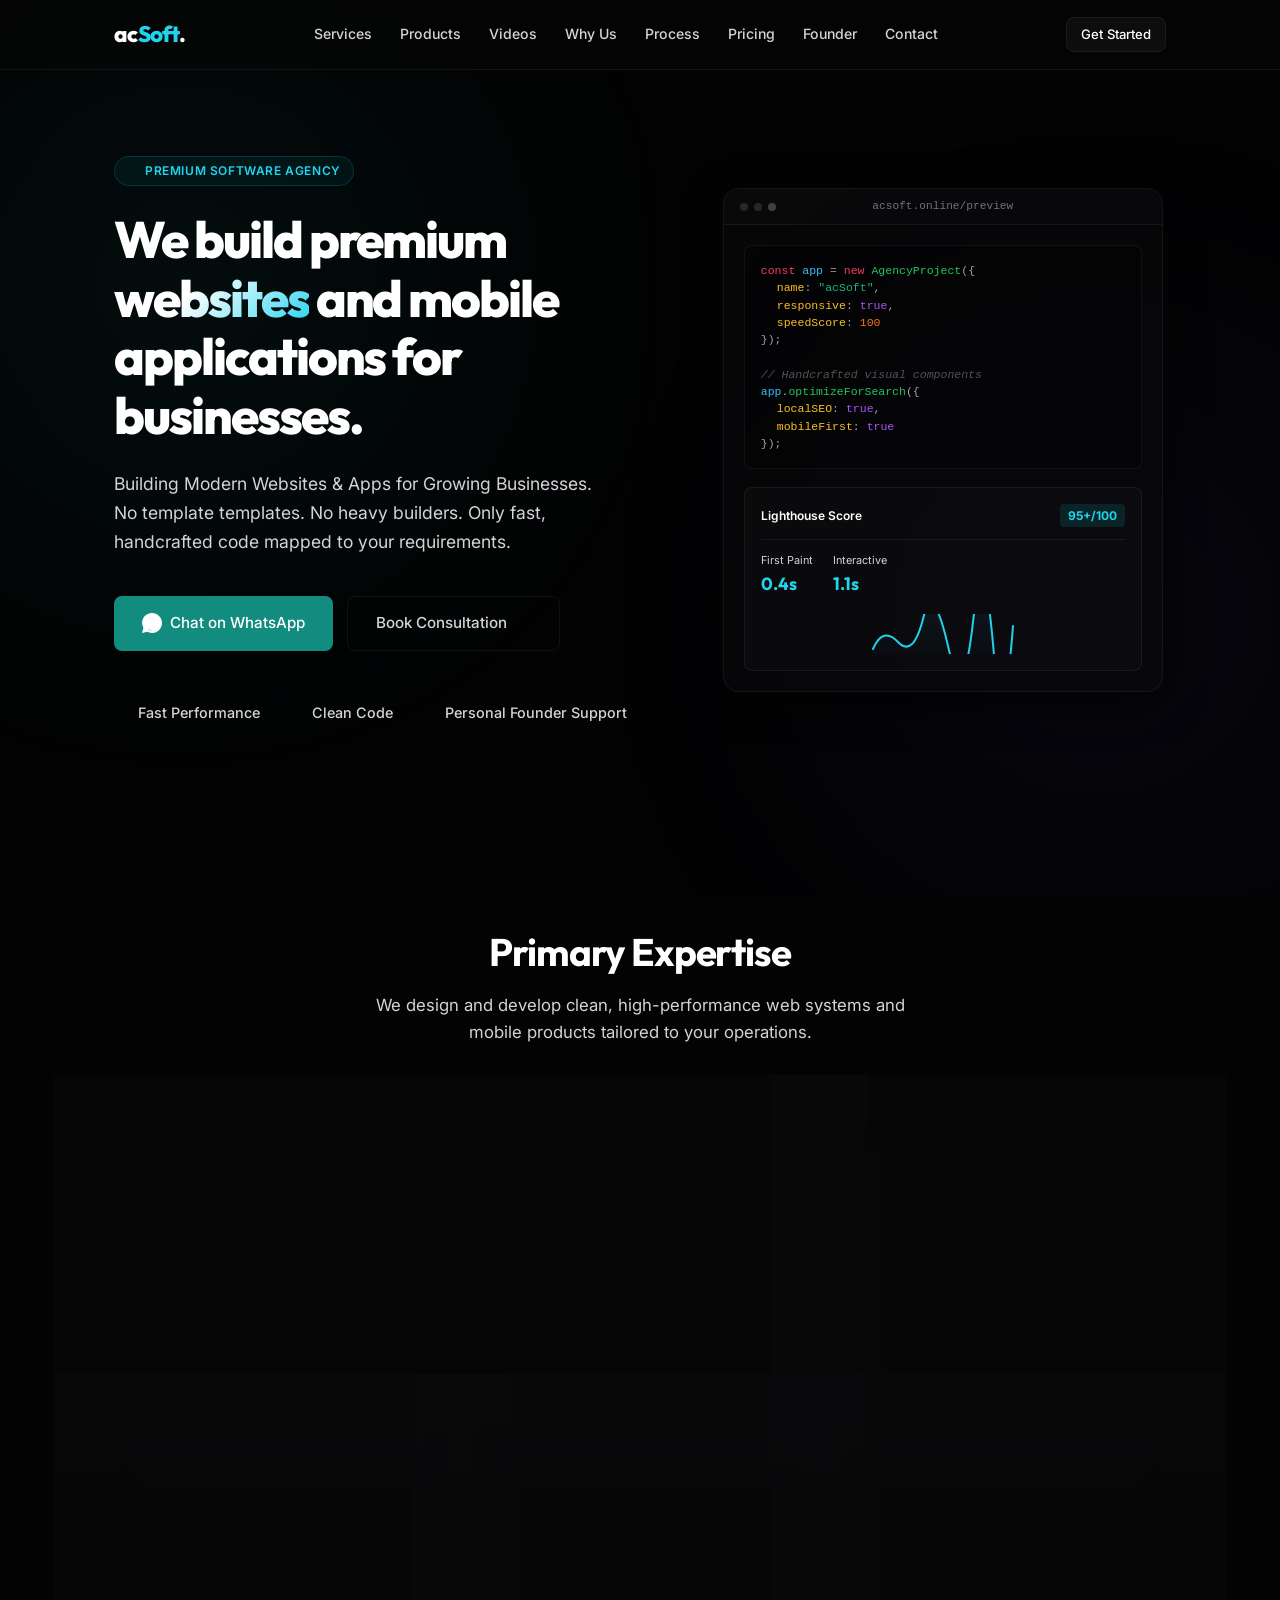
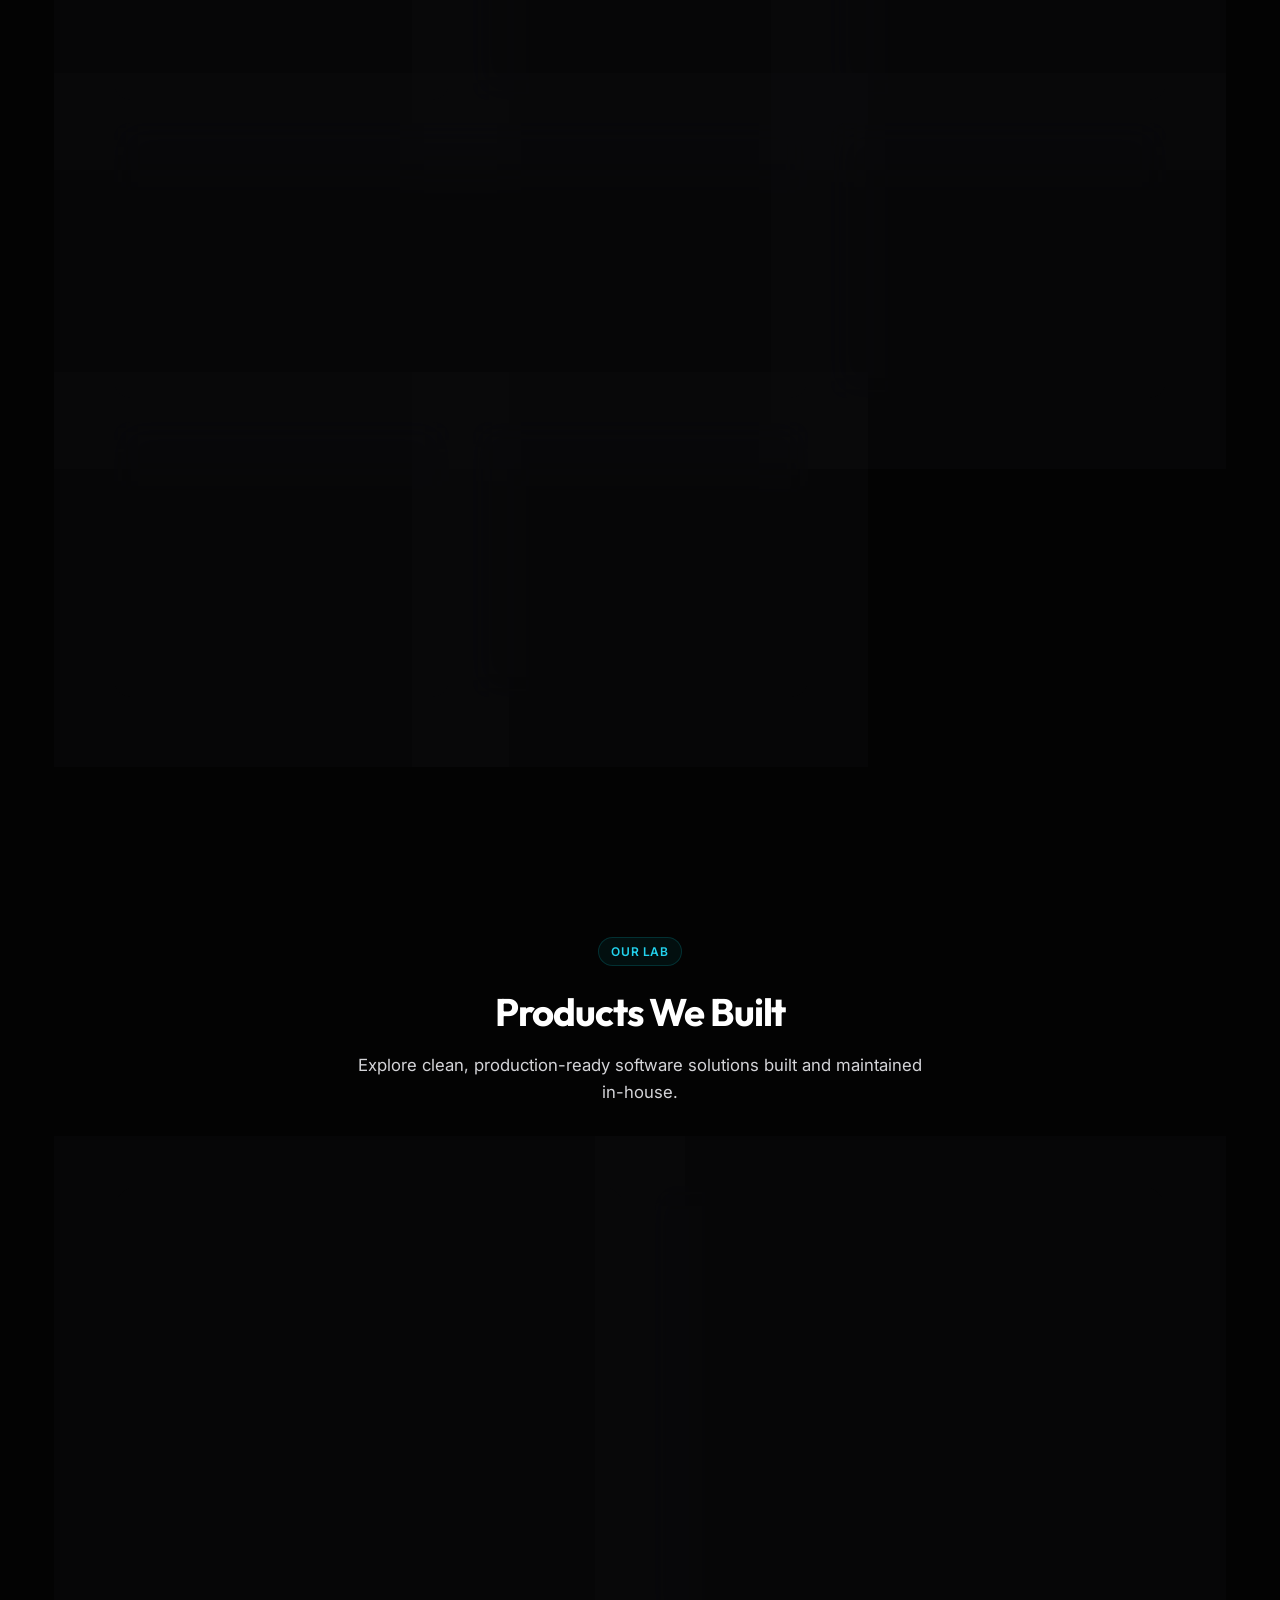
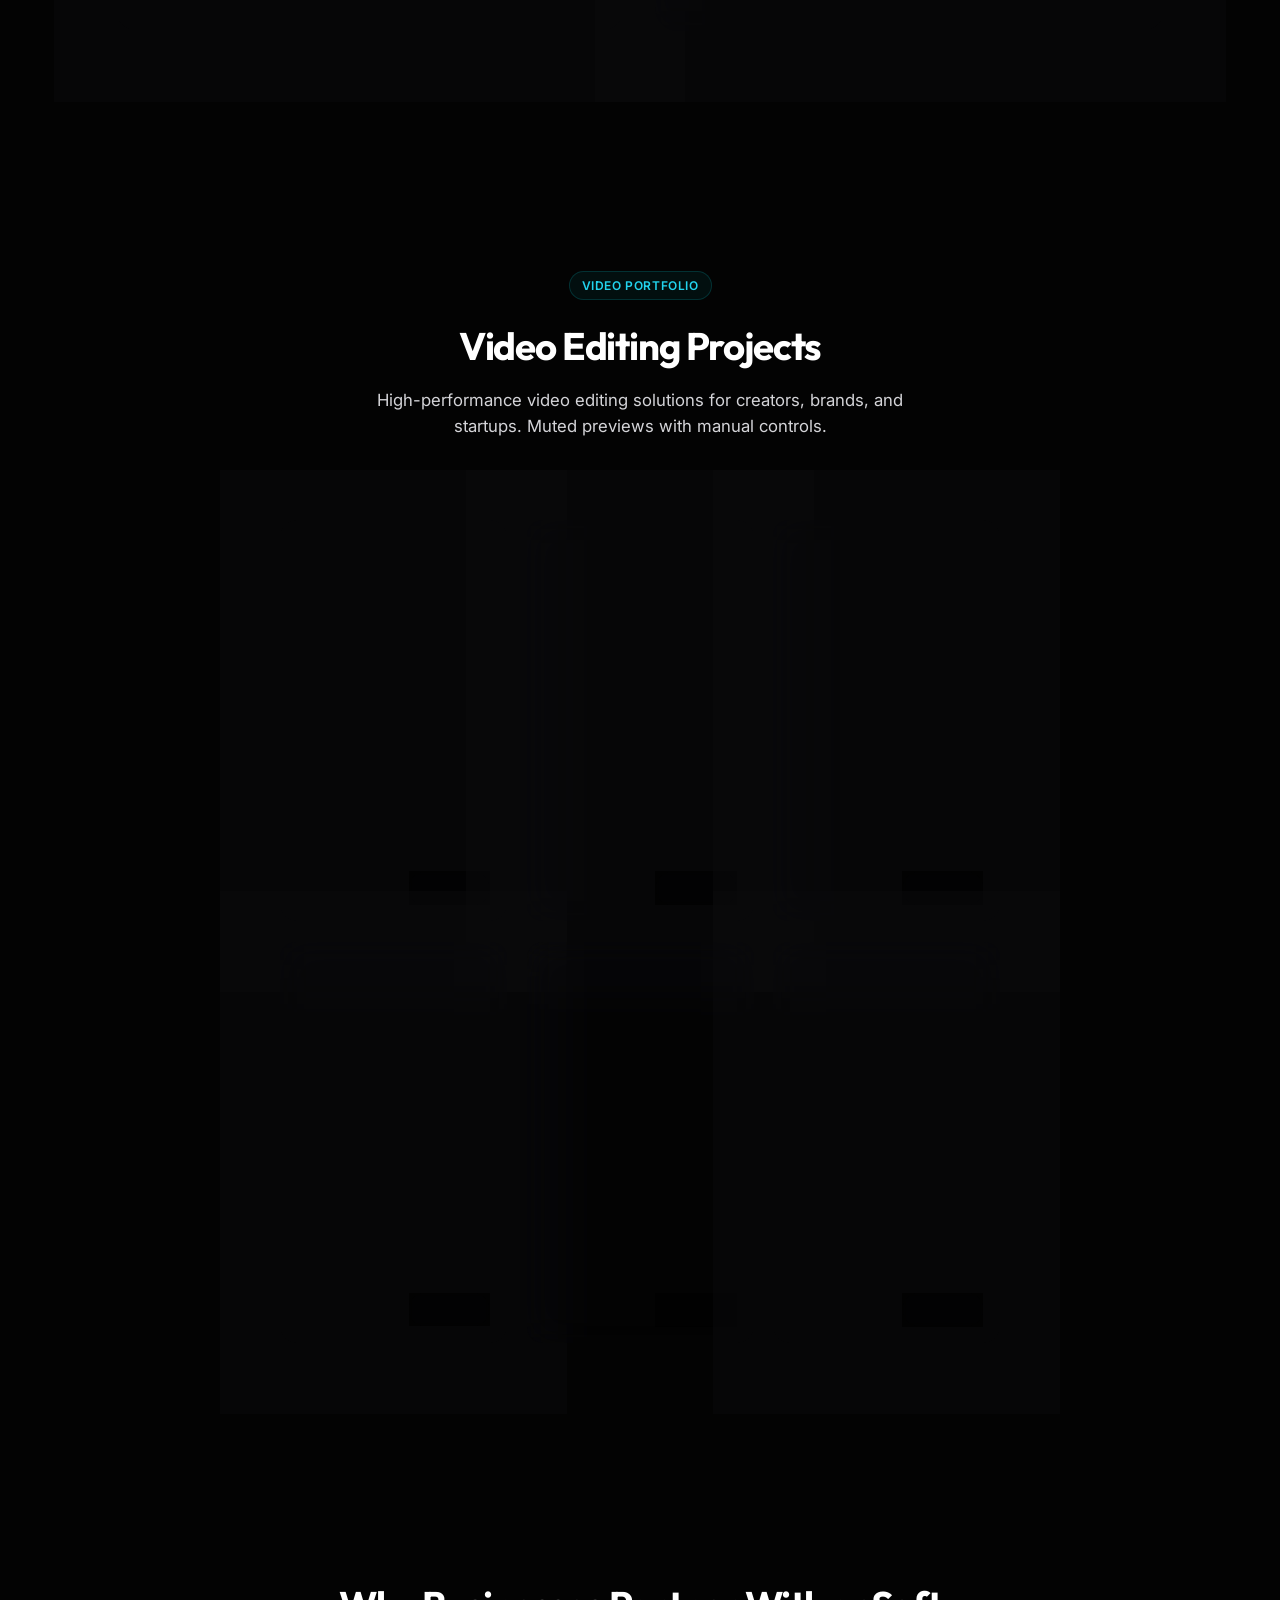
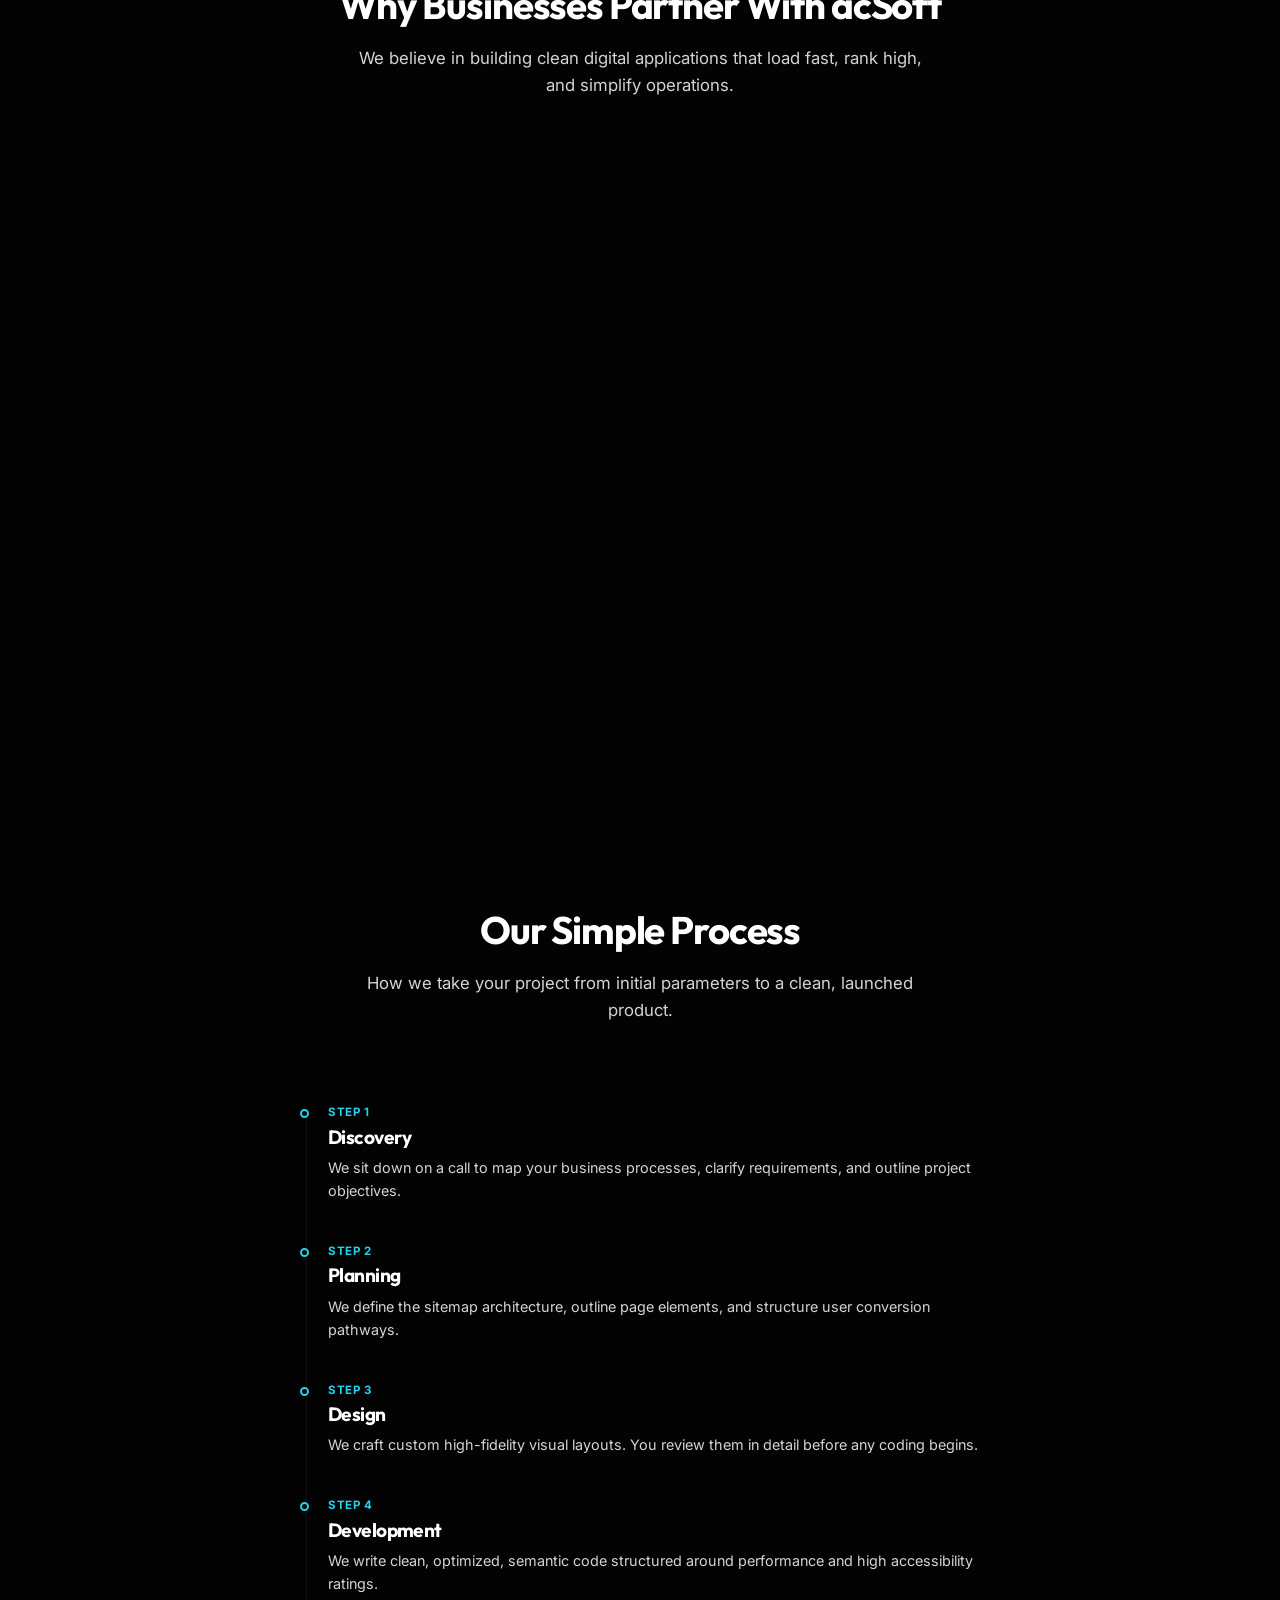
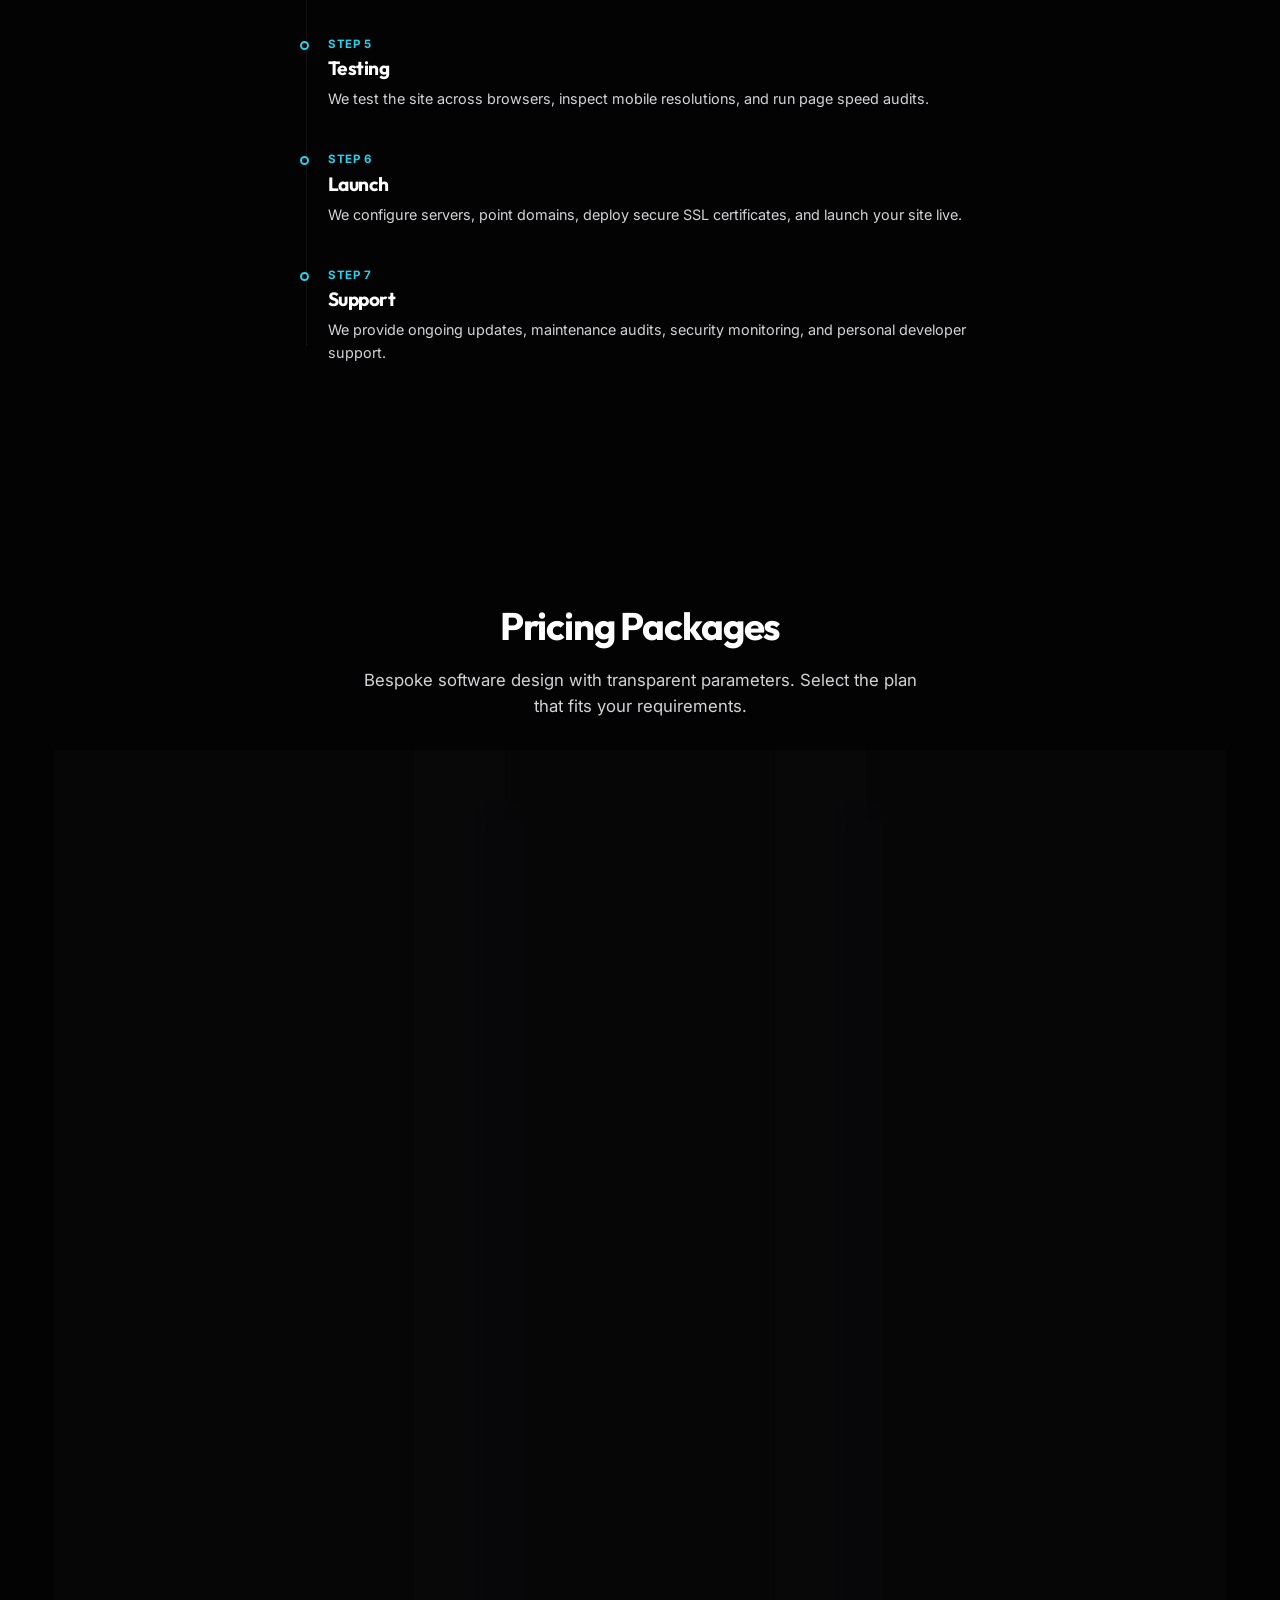
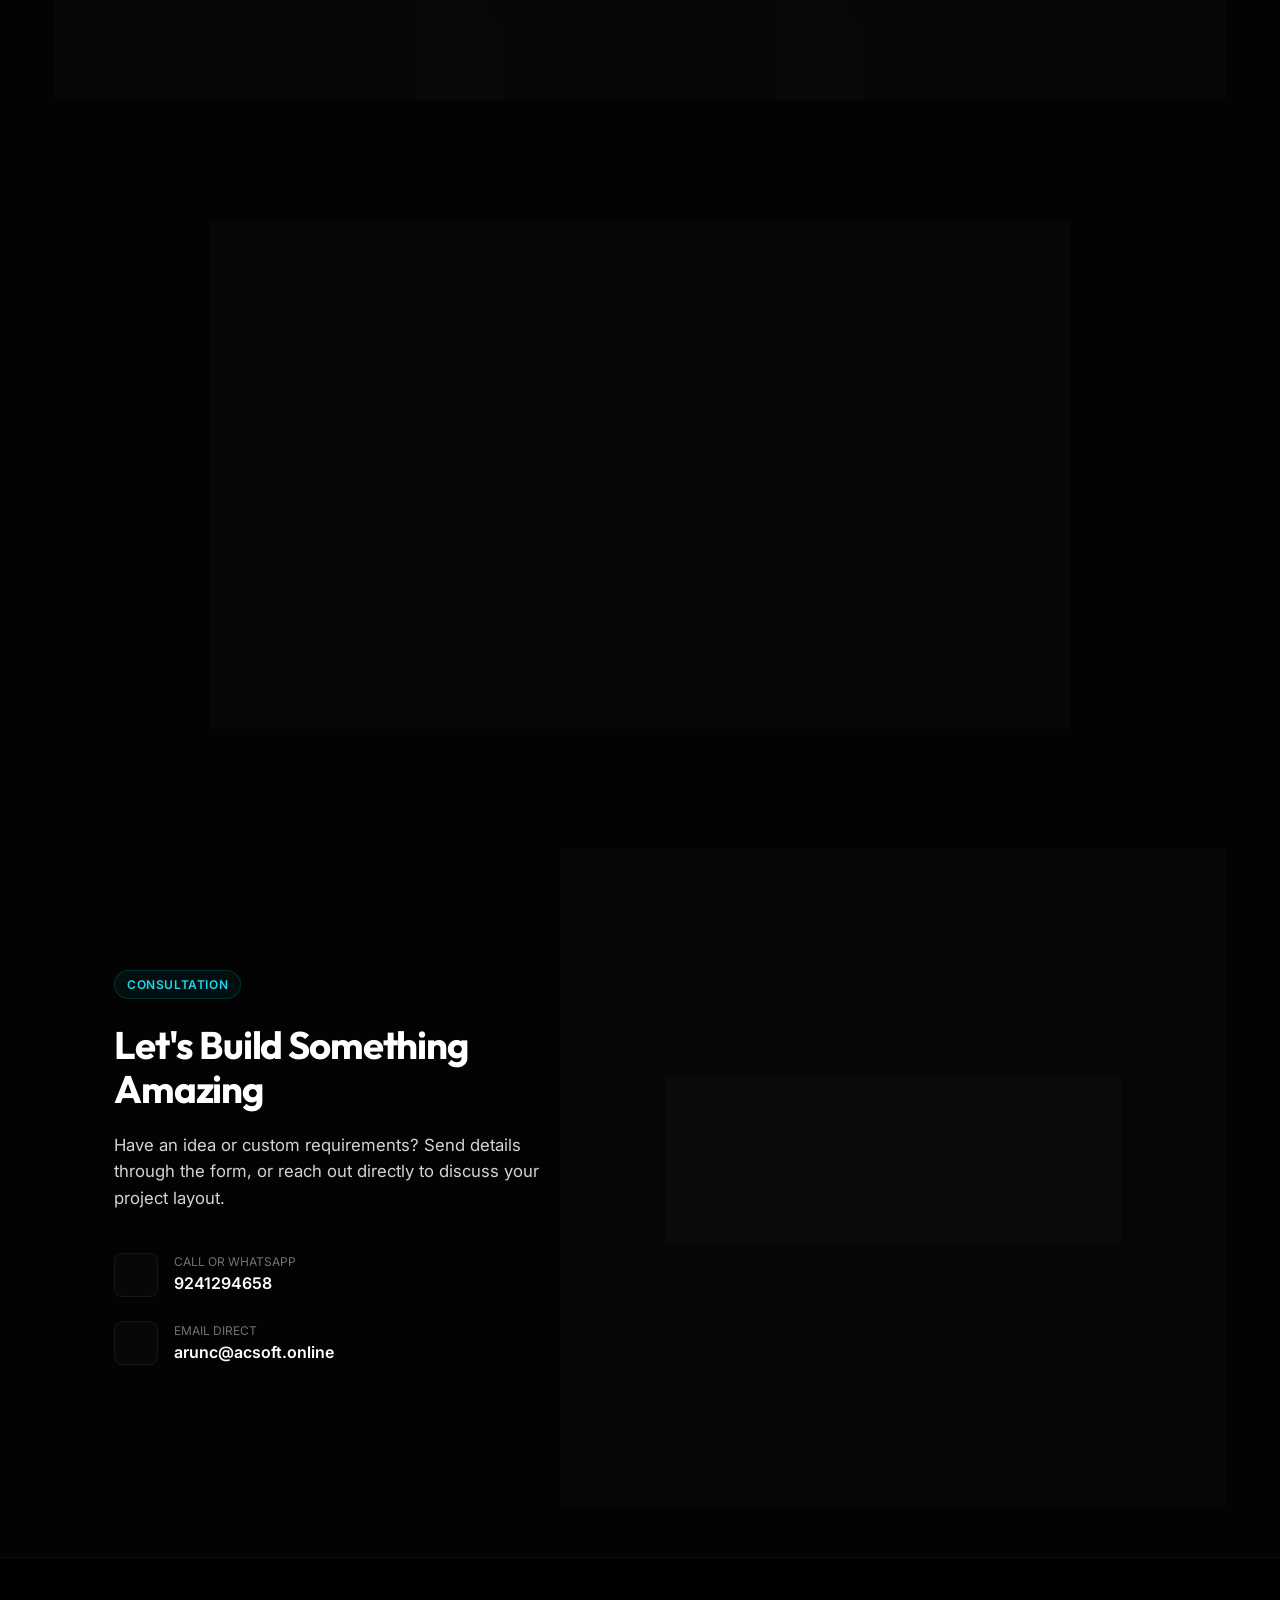
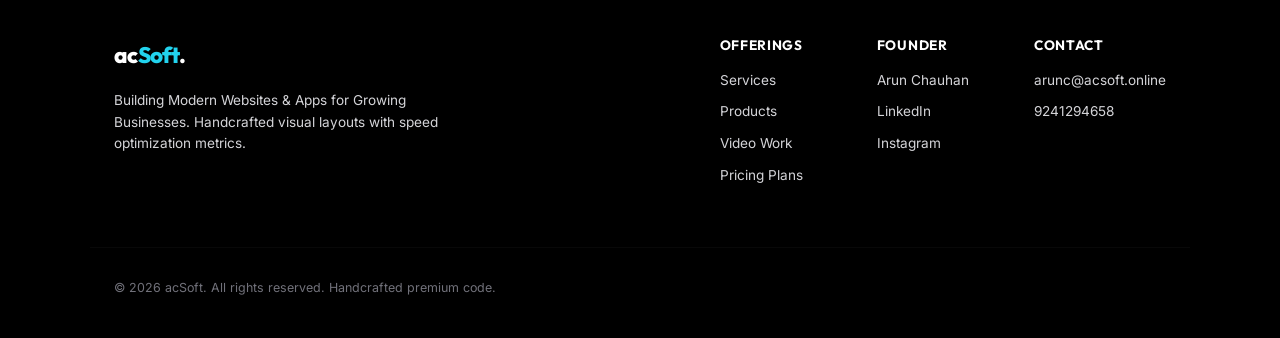
==== commit 4d4e95f8: "Remove tools links and acSoft Labs product card from homepage" ====
--- a/index.html
+++ b/index.html
@@ -39,7 +39,6 @@
             <nav class="nav-menu" id="navMenu">
                 <a href="#services" class="nav-link">Services</a>
                 <a href="#products" class="nav-link">Products</a>
-                <a href="tools/" class="nav-link">Tools</a>
                 <a href="#portfolio" class="nav-link">Videos</a>
                 <a href="#why-us" class="nav-link">Why Us</a>
                 <a href="#process" class="nav-link">Process</a>
@@ -60,7 +59,6 @@
     <div class="mobile-nav" id="mobileNav">
         <a href="#services" class="mobile-link">Services</a>
         <a href="#products" class="mobile-link">Products</a>
-        <a href="tools/" class="mobile-link">Tools</a>
         <a href="#portfolio" class="mobile-link">Videos</a>
         <a href="#why-us" class="mobile-link">Why Us</a>
         <a href="#process" class="mobile-link">Process</a>
@@ -331,36 +329,6 @@
                             <i data-lucide="play" style="width:16px;height:16px;fill:currentColor;"></i>
                             <span>Available on Google Play</span>
                         </a>
-                    </div>
-                </div>
-
-                <!-- Project 3: acSoft Labs -->
-                <div class="product-card reveal">
-                    <div class="prod-badge">acSoft Labs</div>
-                    <div class="prod-header-flex">
-                        <span class="prod-logo-icon-wrapper" style="margin-right: 12px; display:inline-flex; align-items:center; justify-content:center; width:40px; height:40px; border-radius:10px; background:rgba(34,211,238,0.05); border:1px solid rgba(34,211,238,0.15); color:var(--color-accent);"><i data-lucide="zap" style="width:20px;height:20px;"></i></span>
-                        <h3>acSoft Labs</h3>
-                    </div>
-                    <p class="prod-desc">A collection of free, high-performance web utilities built in-house for video editors, content creators, and developers.</p>
-                    
-                    <ul class="prod-features">
-                        <li>
-                            <i data-lucide="check" style="width:14px;height:14px;color:var(--color-accent);margin-right:8px;vertical-align:middle;display:inline-block;"></i>
-                            AI Video Clipper (Semantic Segmenter)
-                        </li>
-                        <li>
-                            <i data-lucide="check" style="width:14px;height:14px;color:var(--color-accent);margin-right:8px;vertical-align:middle;display:inline-block;"></i>
-                            YouTube Downloader (HD & MP3)
-                        </li>
-                        <li>
-                            <i data-lucide="check" style="width:14px;height:14px;color:var(--color-accent);margin-right:8px;vertical-align:middle;display:inline-block;"></i>
-                            100% ad-free client-side tools
-                        </li>
-                    </ul>
-                    
-                    <div class="product-cta" style="display: flex; gap: 12px; margin-top: auto;">
-                        <a href="tools/clipper/index.html" class="btn btn-outline" style="flex: 1; text-align: center; font-size: 0.8rem; padding: 10px 0; border: 1px solid var(--color-border); border-radius: 8px; display:inline-flex; align-items:center; justify-content:center; gap:6px;"><i data-lucide="scissors" style="width:12px;height:12px;"></i> Clipper</a>
-                        <a href="tools/yt-downloader/index.html" class="btn btn-outline" style="flex: 1; text-align: center; font-size: 0.8rem; padding: 10px 0; border: 1px solid var(--color-border); border-radius: 8px; display:inline-flex; align-items:center; justify-content:center; gap:6px;"><i data-lucide="download" style="width:12px;height:12px;"></i> Downloader</a>
                     </div>
                 </div>
             </div>
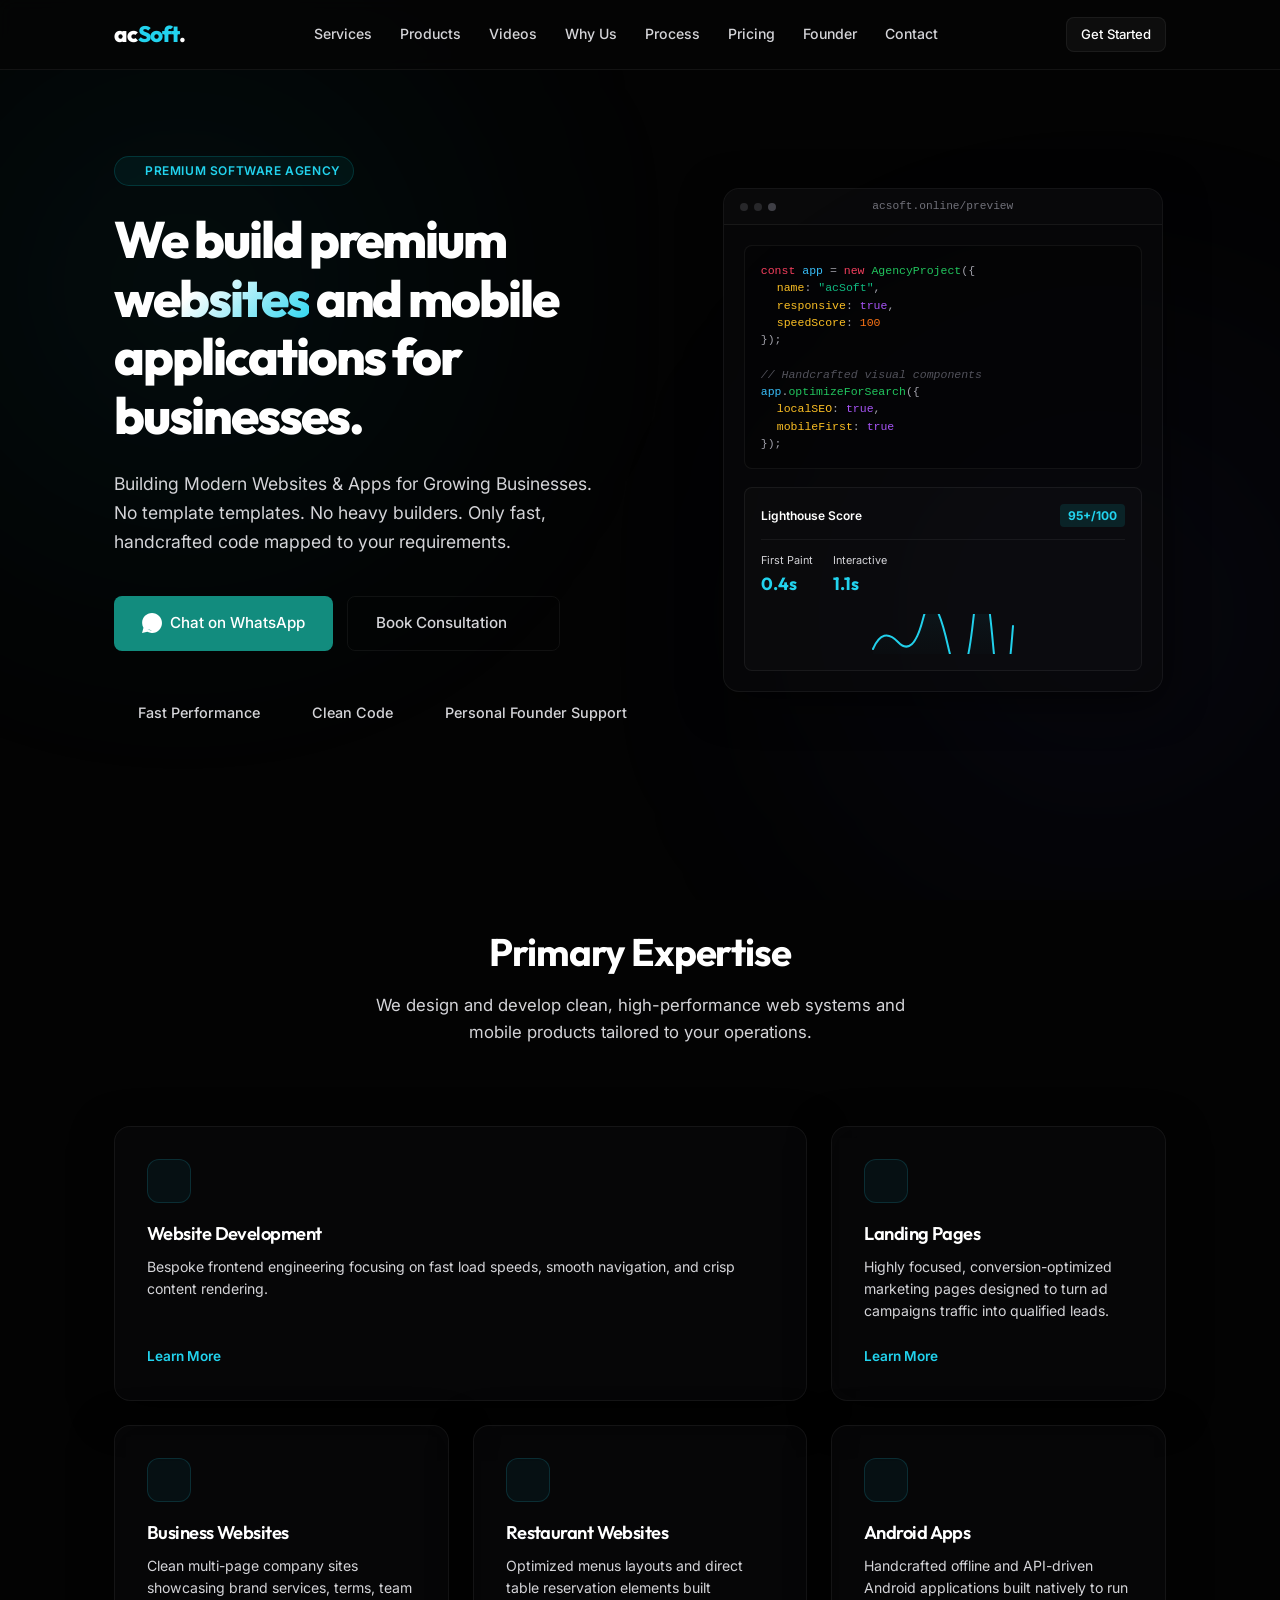
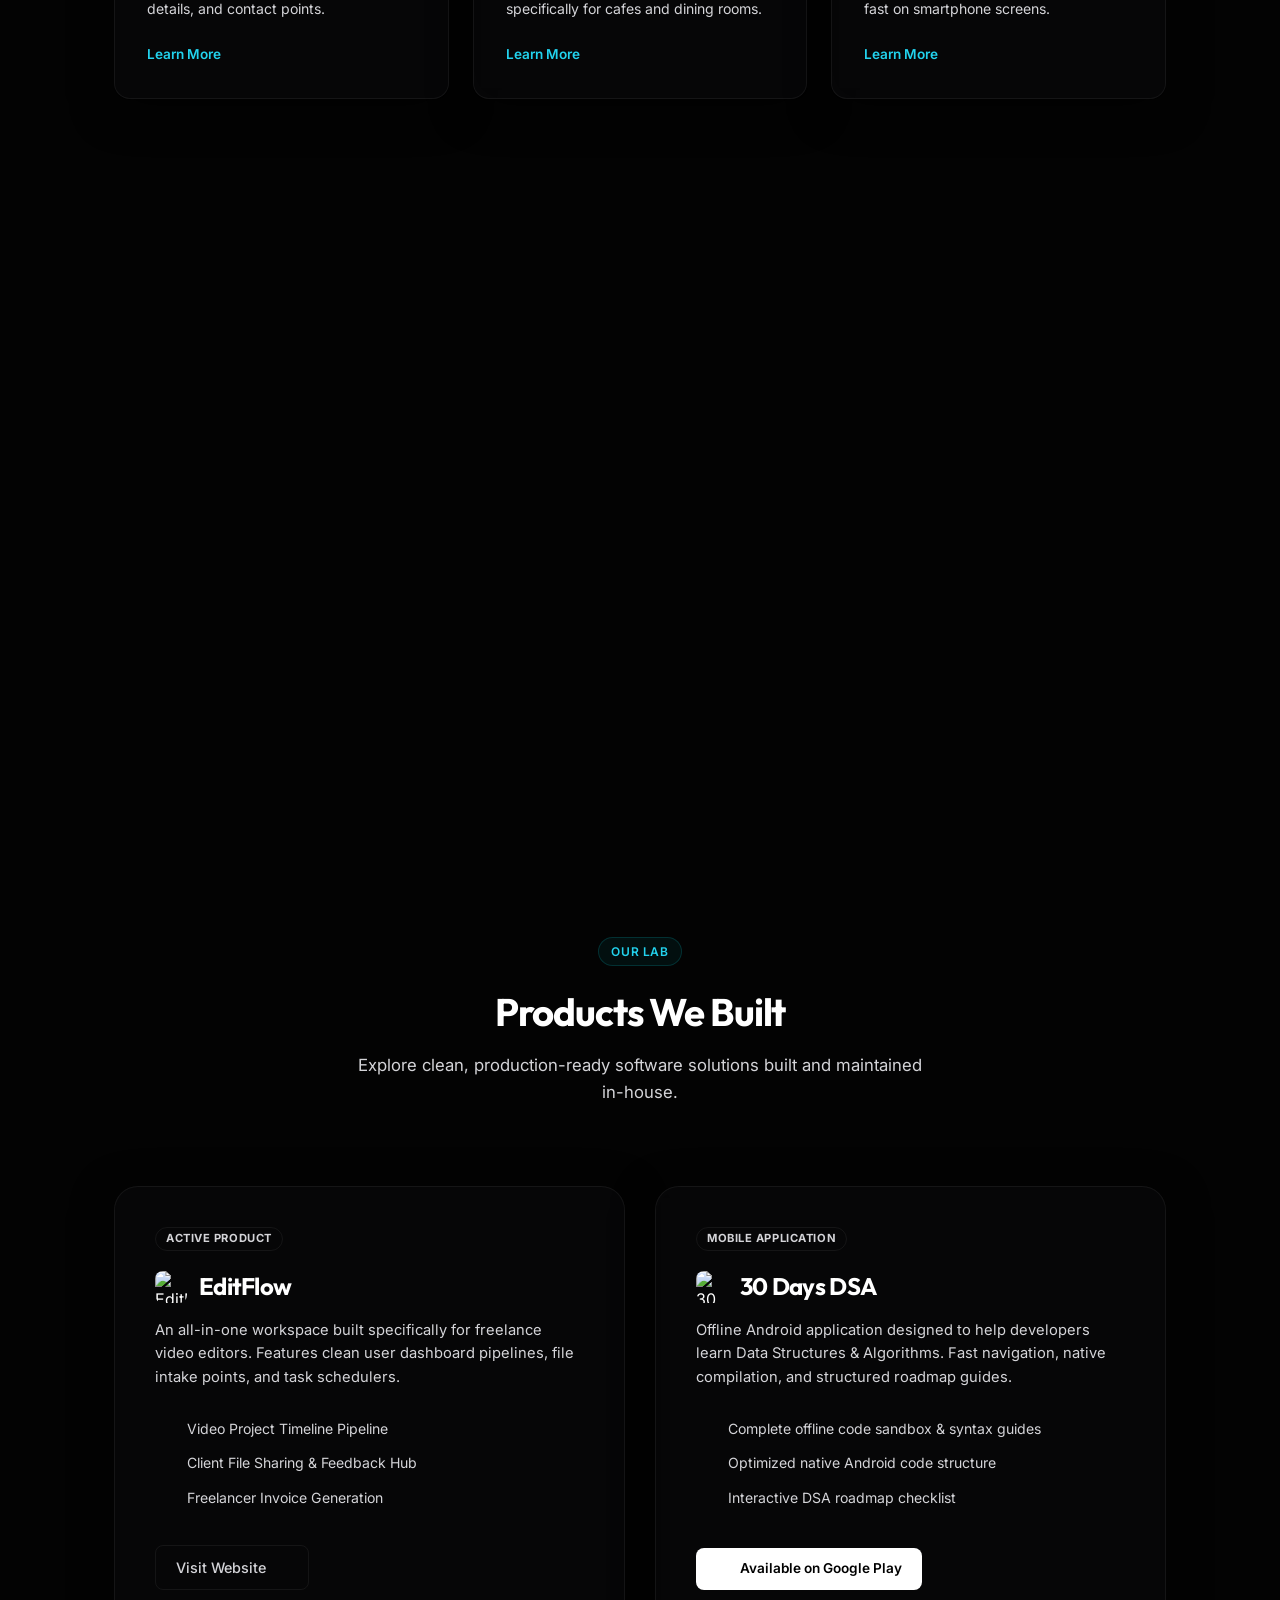
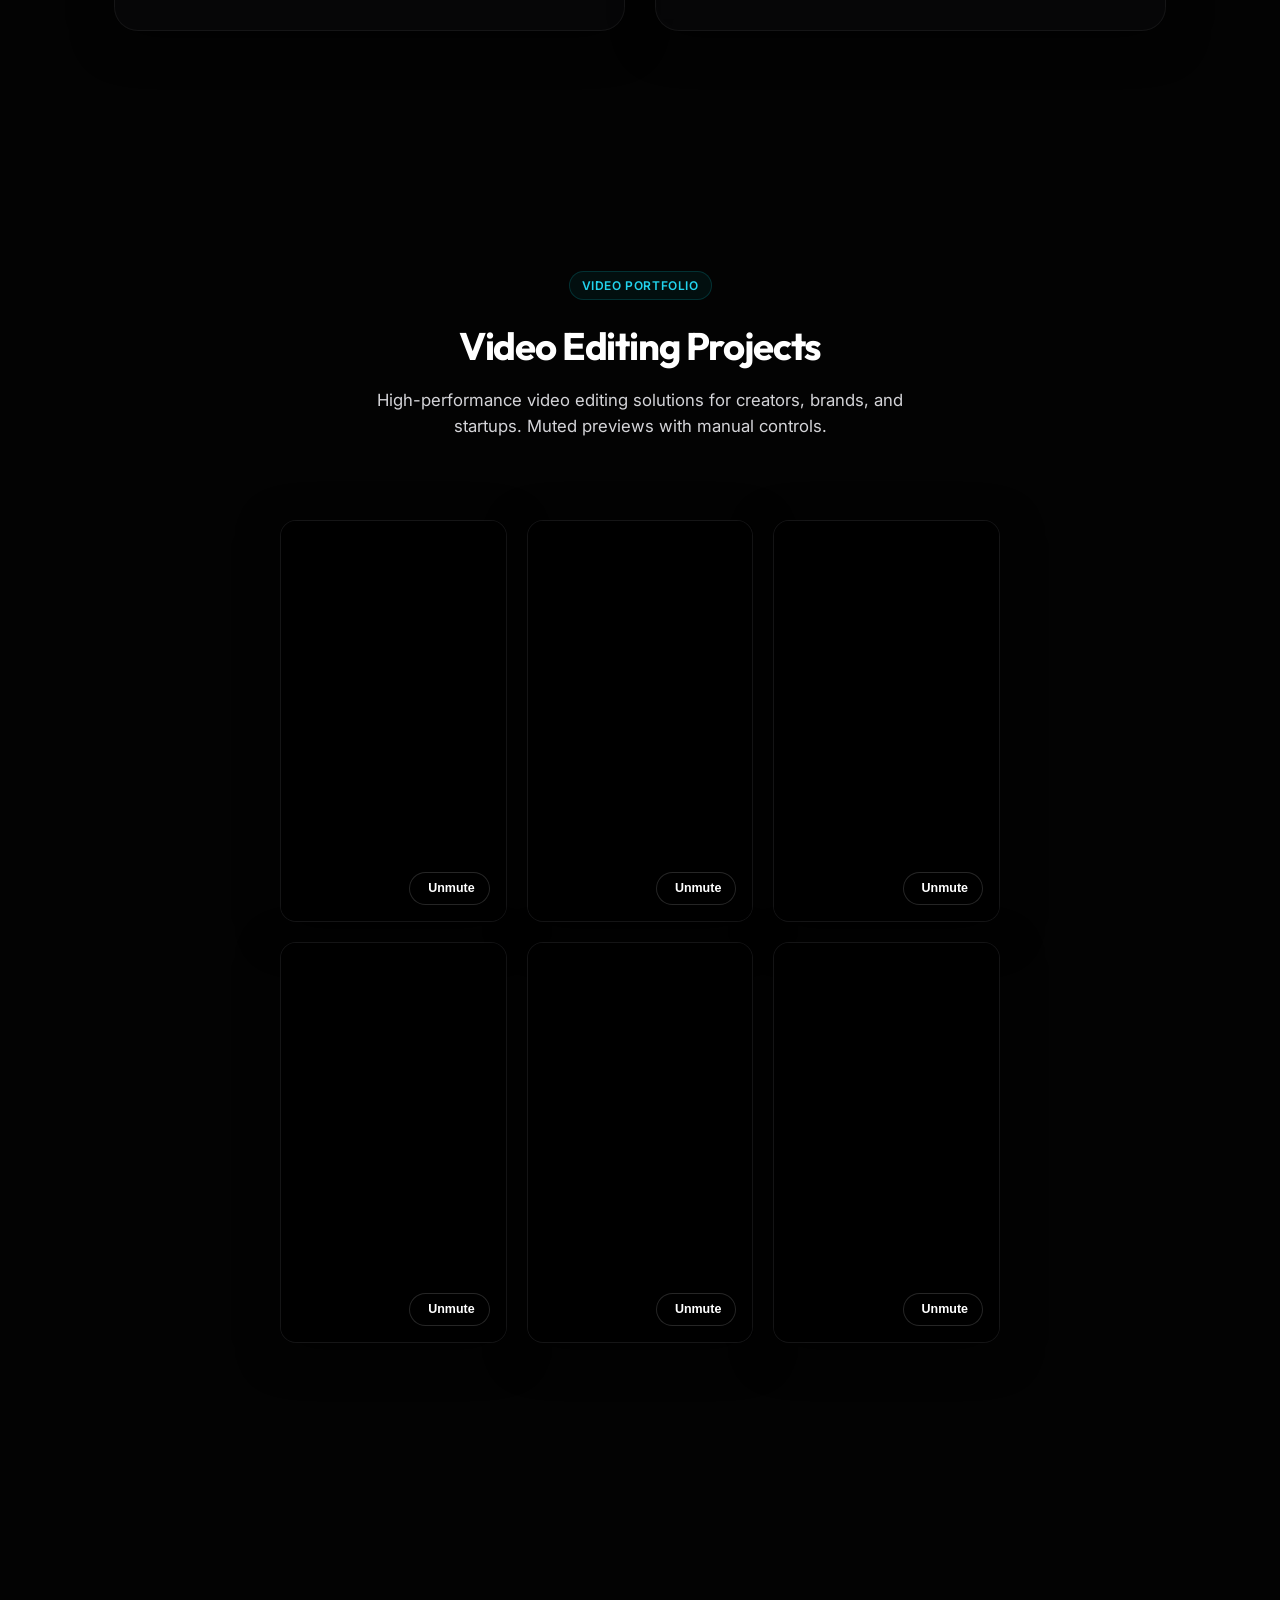
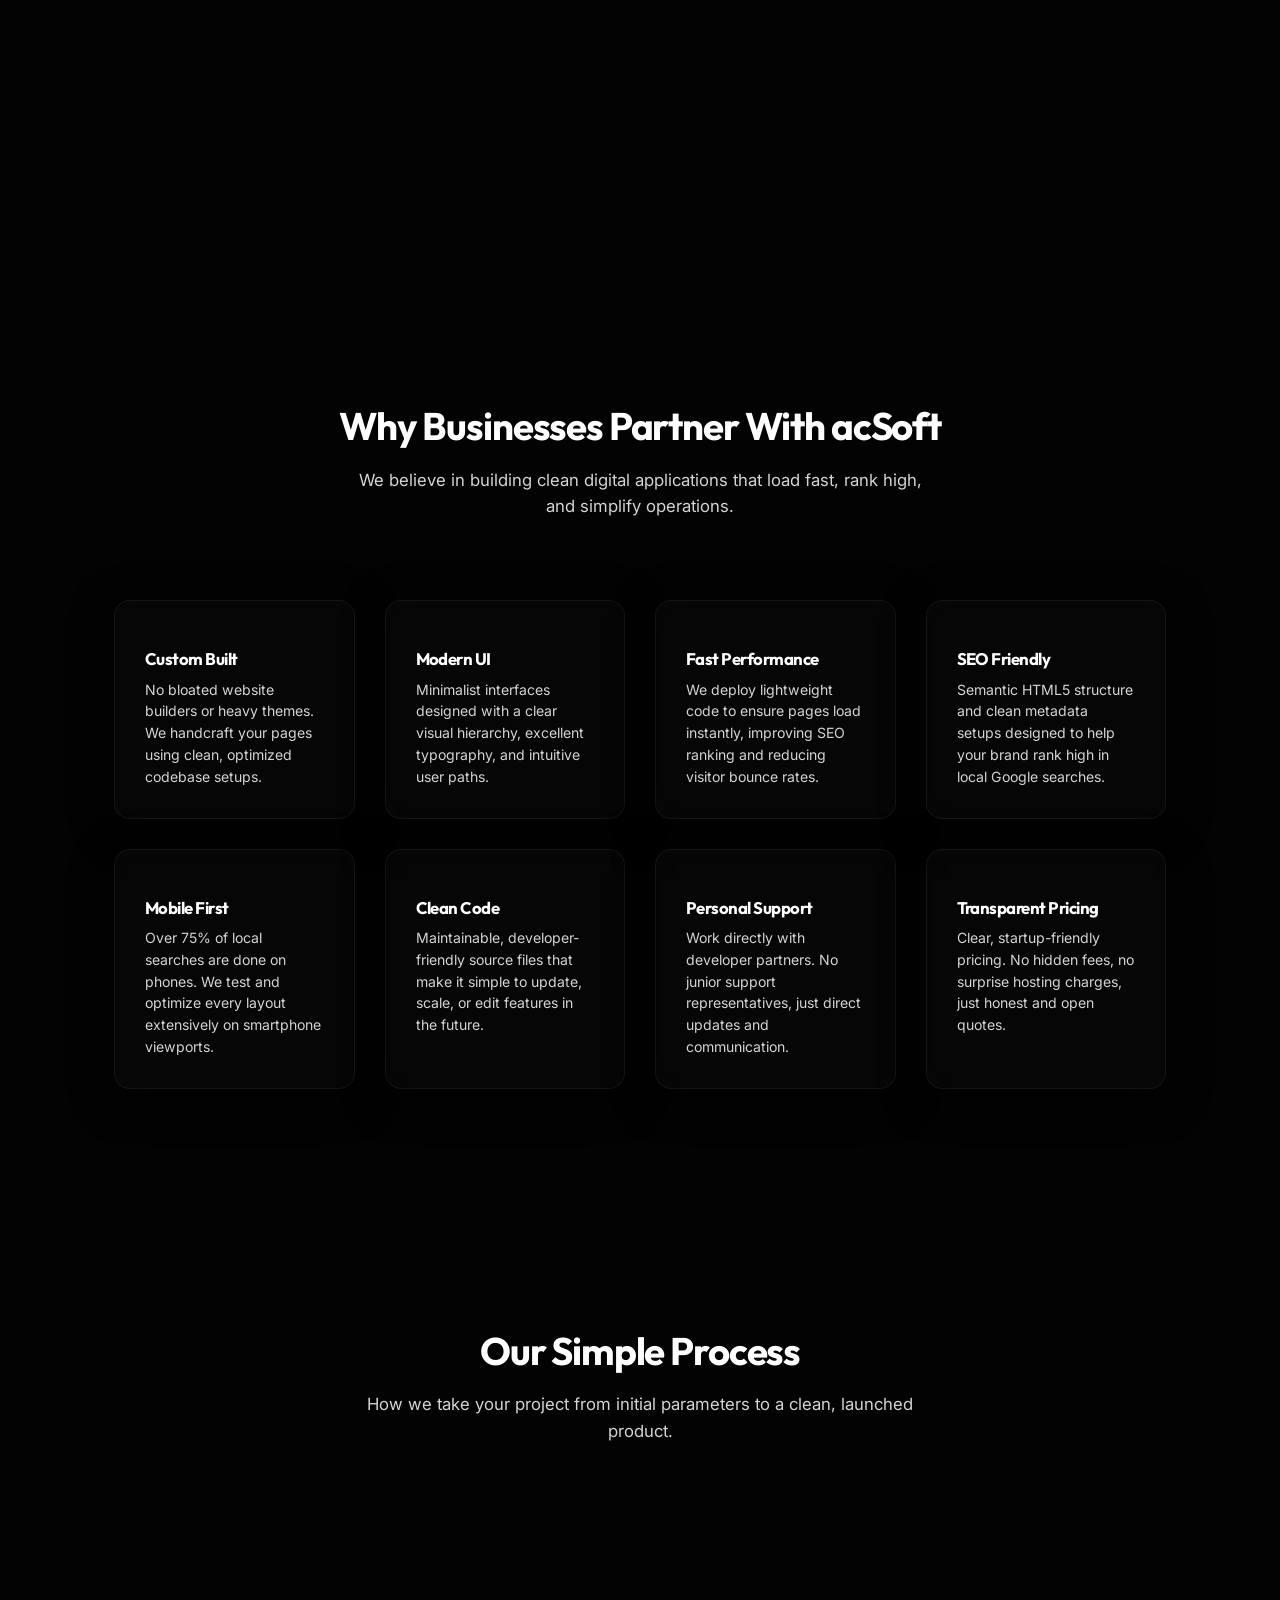
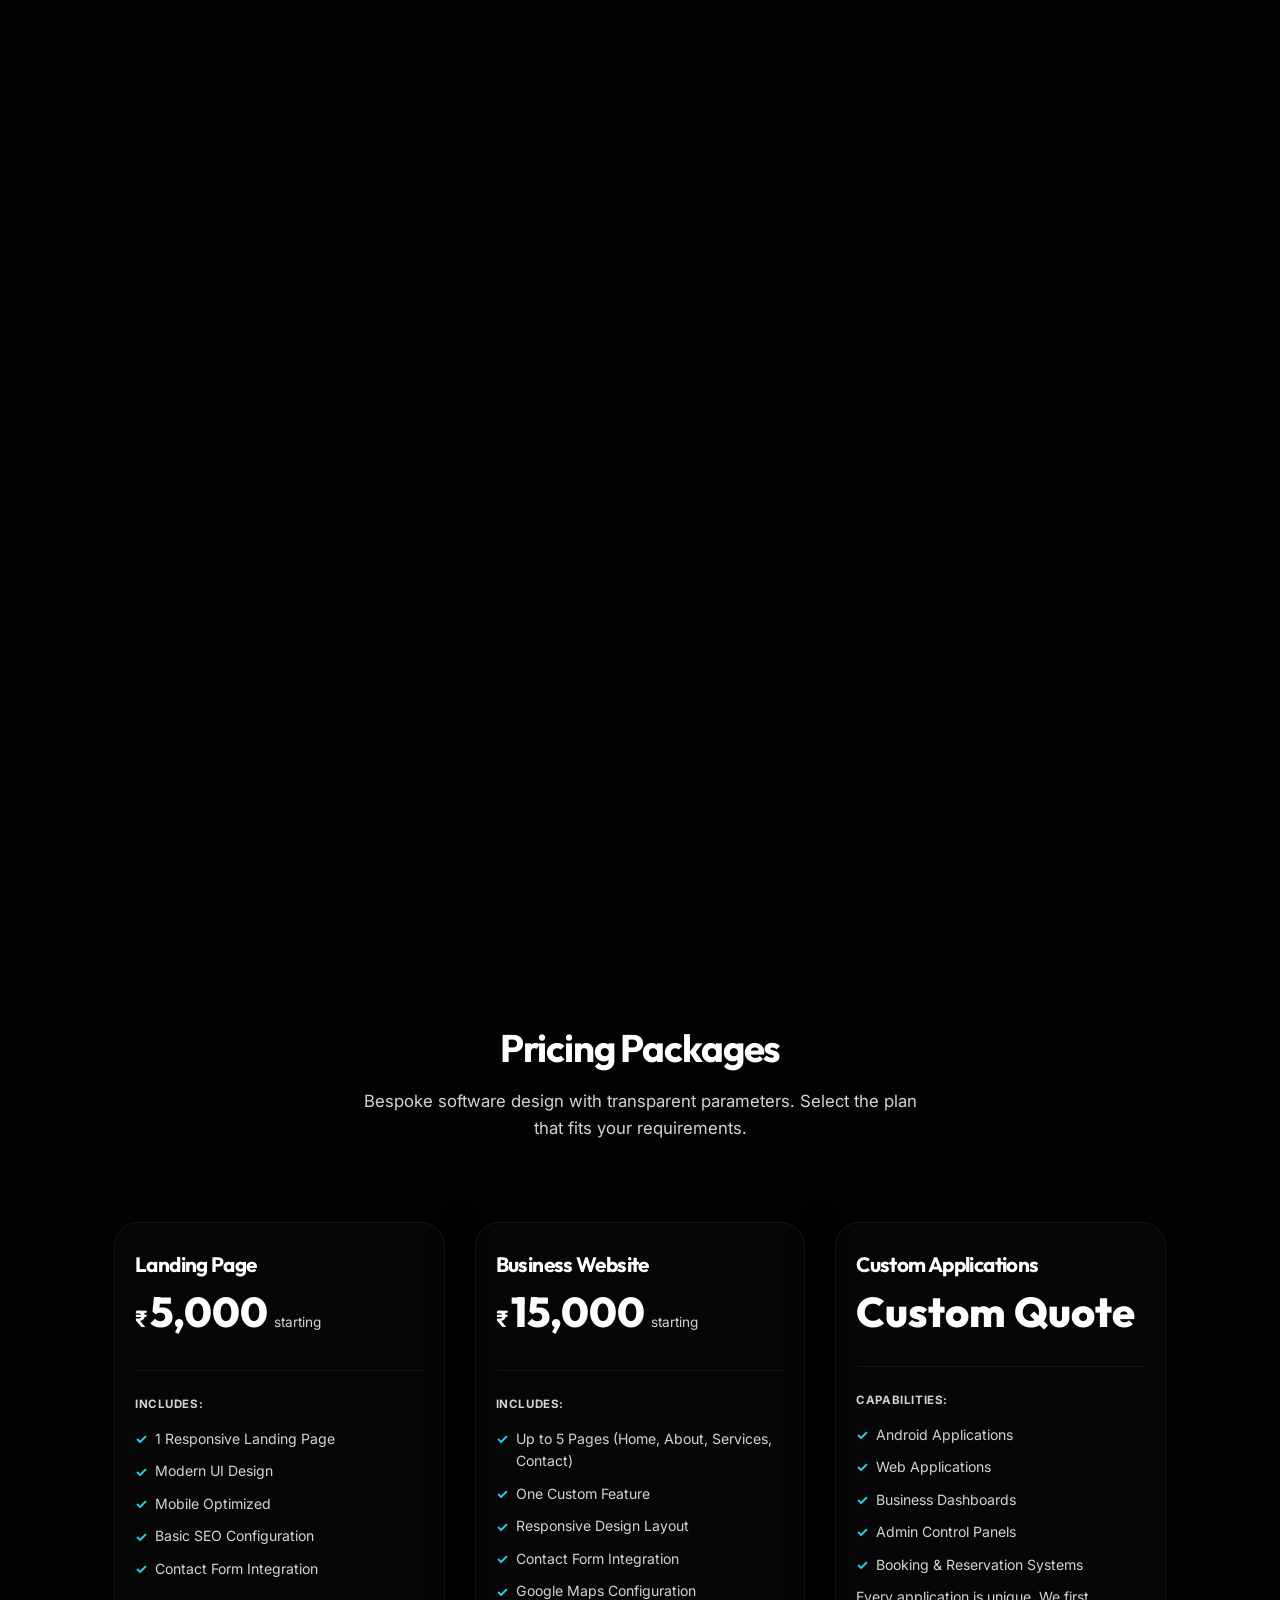
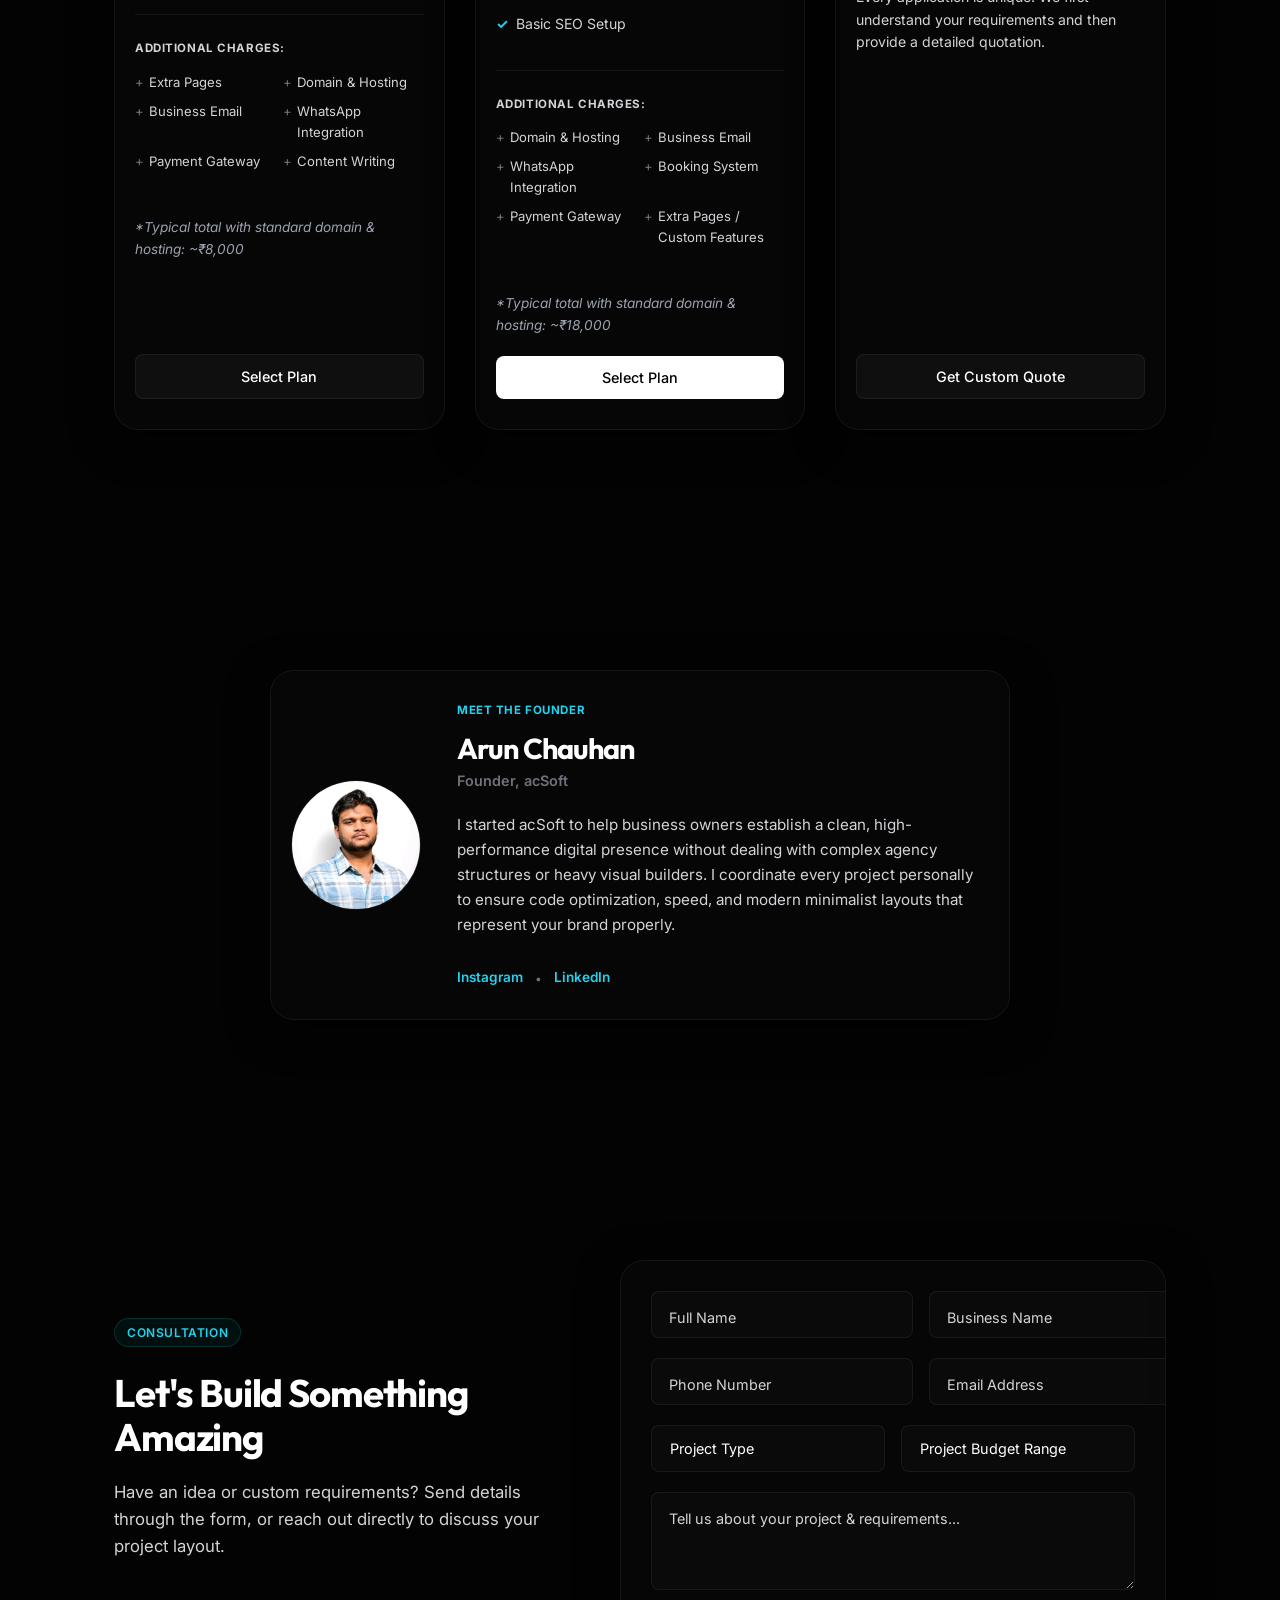
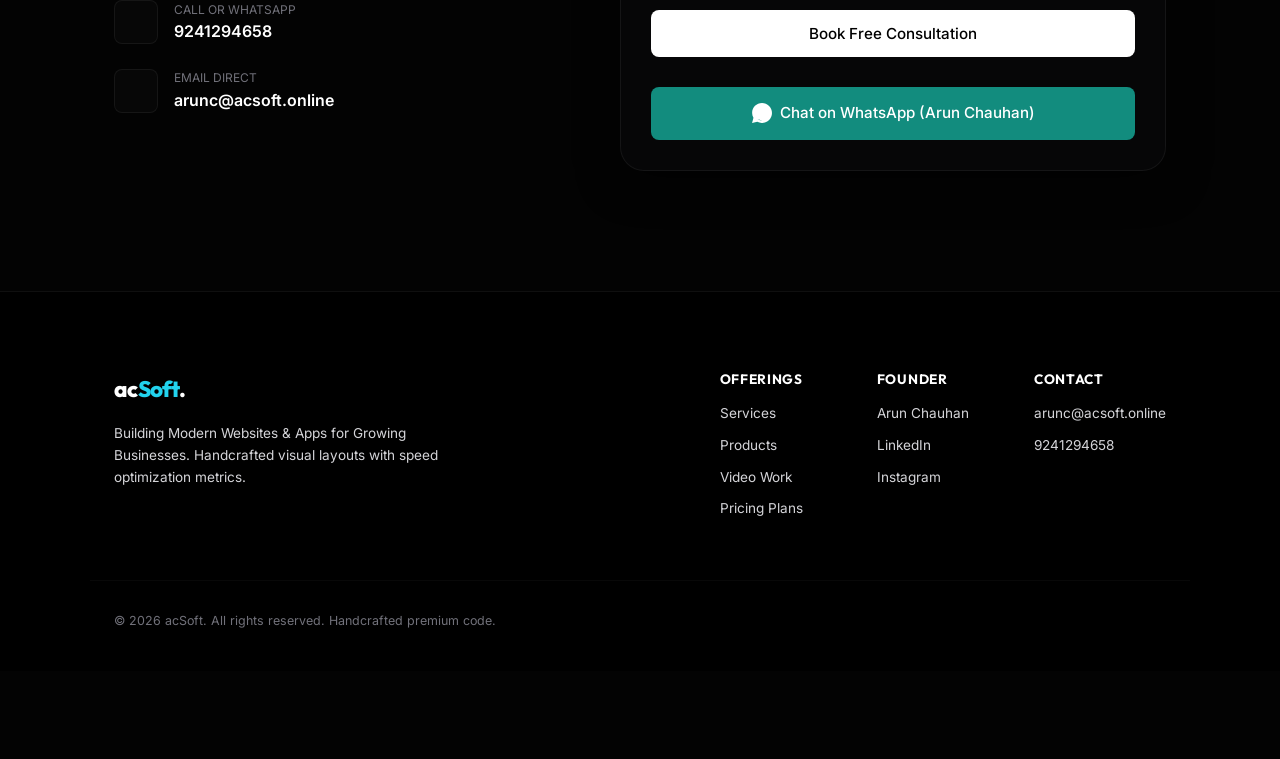
==== commit 08412bb0: "Add two new YouTube Shorts videos (9RURyVVsQNk and fJ-8oynaDws) to Video Portfolio" ====
--- a/index.html
+++ b/index.html
@@ -387,6 +387,20 @@
                          <button class="mute-toggle" onclick="toggleMute('yt-player-6', this)"><i data-lucide="volume-x" style="width:14px;height:14px;vertical-align:middle;margin-right:4px;"></i> Unmute</button>
                      </div>
                  </div>
+                 <!-- Video 7 -->
+                 <div class="video-card reveal">
+                     <div class="video-wrapper-inner">
+                         <iframe src="https://www.youtube.com/embed/9RURyVVsQNk?enablejsapi=1&autoplay=1&mute=1&loop=1&playlist=9RURyVVsQNk&controls=0&modestbranding=1&rel=0" allow="autoplay; encrypted-media" class="video-frame" id="yt-player-7" frameborder="0"></iframe>
+                         <button class="mute-toggle" onclick="toggleMute('yt-player-7', this)"><i data-lucide="volume-x" style="width:14px;height:14px;vertical-align:middle;margin-right:4px;"></i> Unmute</button>
+                     </div>
+                 </div>
+                 <!-- Video 8 -->
+                 <div class="video-card reveal">
+                     <div class="video-wrapper-inner">
+                         <iframe src="https://www.youtube.com/embed/fJ-8oynaDws?enablejsapi=1&autoplay=1&mute=1&loop=1&playlist=fJ-8oynaDws&controls=0&modestbranding=1&rel=0" allow="autoplay; encrypted-media" class="video-frame" id="yt-player-8" frameborder="0"></iframe>
+                         <button class="mute-toggle" onclick="toggleMute('yt-player-8', this)"><i data-lucide="volume-x" style="width:14px;height:14px;vertical-align:middle;margin-right:4px;"></i> Unmute</button>
+                     </div>
+                 </div>
              </div>
          </div>
      </section>
--- a/style.css
+++ b/style.css
@@ -135,18 +135,45 @@
     filter: blur(140px);
     pointer-events: none;
     opacity: 0.7;
+    will-change: transform;
+}
+
+@keyframes floatAmbientLeft {
+    0% {
+        transform: translate(0, 0) scale(1);
+    }
+    50% {
+        transform: translate(80px, 60px) scale(1.1);
+    }
+    100% {
+        transform: translate(0, 0) scale(1);
+    }
+}
+
+@keyframes floatAmbientRight {
+    0% {
+        transform: translate(0, 0) scale(1);
+    }
+    50% {
+        transform: translate(-80px, -60px) scale(0.9);
+    }
+    100% {
+        transform: translate(0, 0) scale(1);
+    }
 }
 
 .pt-left {
     background: radial-gradient(circle, rgba(34, 211, 238, 0.14) 0%, rgba(0,0,0,0) 70%);
     top: -10%;
     left: -15%;
+    animation: floatAmbientLeft 25s infinite ease-in-out;
 }
 
 .pt-right {
     background: radial-gradient(circle, rgba(99, 102, 241, 0.14) 0%, rgba(0,0,0,0) 70%);
     bottom: -10%;
     right: -15%;
+    animation: floatAmbientRight 28s infinite ease-in-out;
 }
 
 /* ==========================================================================
@@ -220,8 +247,9 @@
 }
 
 .btn-primary:hover {
-    background: #e4e4e7;
-    transform: translateY(-1px);
+    background: #f4f4f5;
+    transform: translateY(-2px) scale(1.02);
+    box-shadow: 0 10px 25px rgba(255, 255, 255, 0.1);
 }
 
 .btn-secondary {
@@ -232,7 +260,9 @@
 
 .btn-secondary:hover {
     background: rgba(255, 255, 255, 0.08);
-    border-color: rgba(255, 255, 255, 0.15);
+    border-color: rgba(34, 211, 238, 0.4);
+    transform: translateY(-2px) scale(1.02);
+    box-shadow: 0 10px 25px rgba(34, 211, 238, 0.05);
 }
 
 .btn-outline {
@@ -243,9 +273,10 @@
 
 .btn-outline:hover {
     background: rgba(255, 255, 255, 0.03);
-    border-color: rgba(255, 255, 255, 0.2);
-    color: #ffffff;
-    transform: translateY(-1px);
+    border-color: rgba(34, 211, 238, 0.4);
+    color: #ffffff;
+    transform: translateY(-2px) scale(1.02);
+    box-shadow: 0 10px 25px rgba(34, 211, 238, 0.05);
 }
 
 .btn-lg {
@@ -267,8 +298,9 @@
 }
 
 .btn-whatsapp:hover {
-    background: #075e54;
-    transform: translateY(-1px);
+    background: #0f7a6e;
+    transform: translateY(-2px) scale(1.02);
+    box-shadow: 0 10px 25px rgba(18, 140, 126, 0.2);
 }
 
 /* ==========================================================================
@@ -970,12 +1002,19 @@
 }
 
 .pricing-card:hover {
-    border-color: rgba(255, 255, 255, 0.12);
-    transform: translateY(-3px);
+    border-color: rgba(34, 211, 238, 0.25);
+    background: var(--color-surface-hover);
+    box-shadow: 0 12px 30px rgba(34, 211, 238, 0.04), var(--glass-shadow);
+    transform: translateY(-4px);
 }
 
 .pricing-card.custom-tier {
-    border-color: rgba(0, 242, 254, 0.2);
+    border-color: rgba(99, 102, 241, 0.2);
+}
+
+.pricing-card.custom-tier:hover {
+    border-color: rgba(99, 102, 241, 0.35);
+    box-shadow: 0 12px 30px rgba(99, 102, 241, 0.04), var(--glass-shadow);
 }
 
 .pricing-header h4 {
